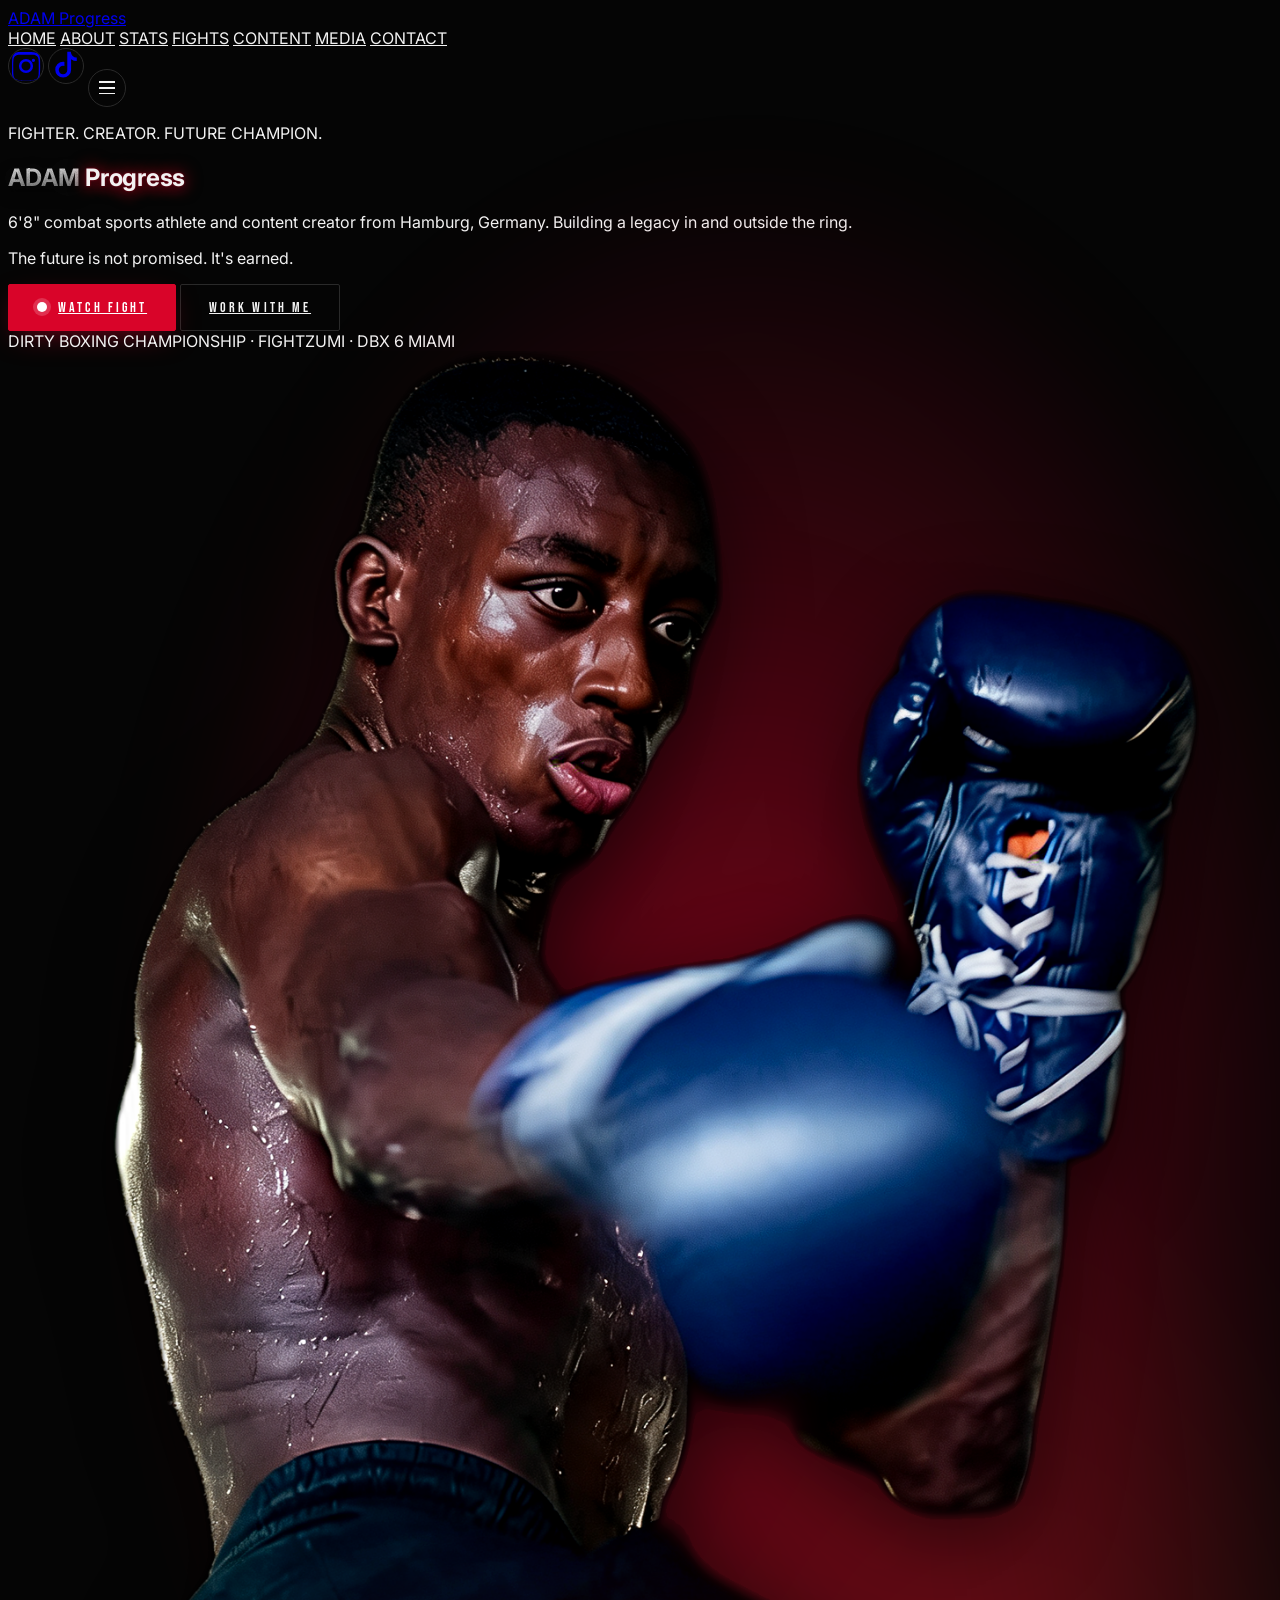
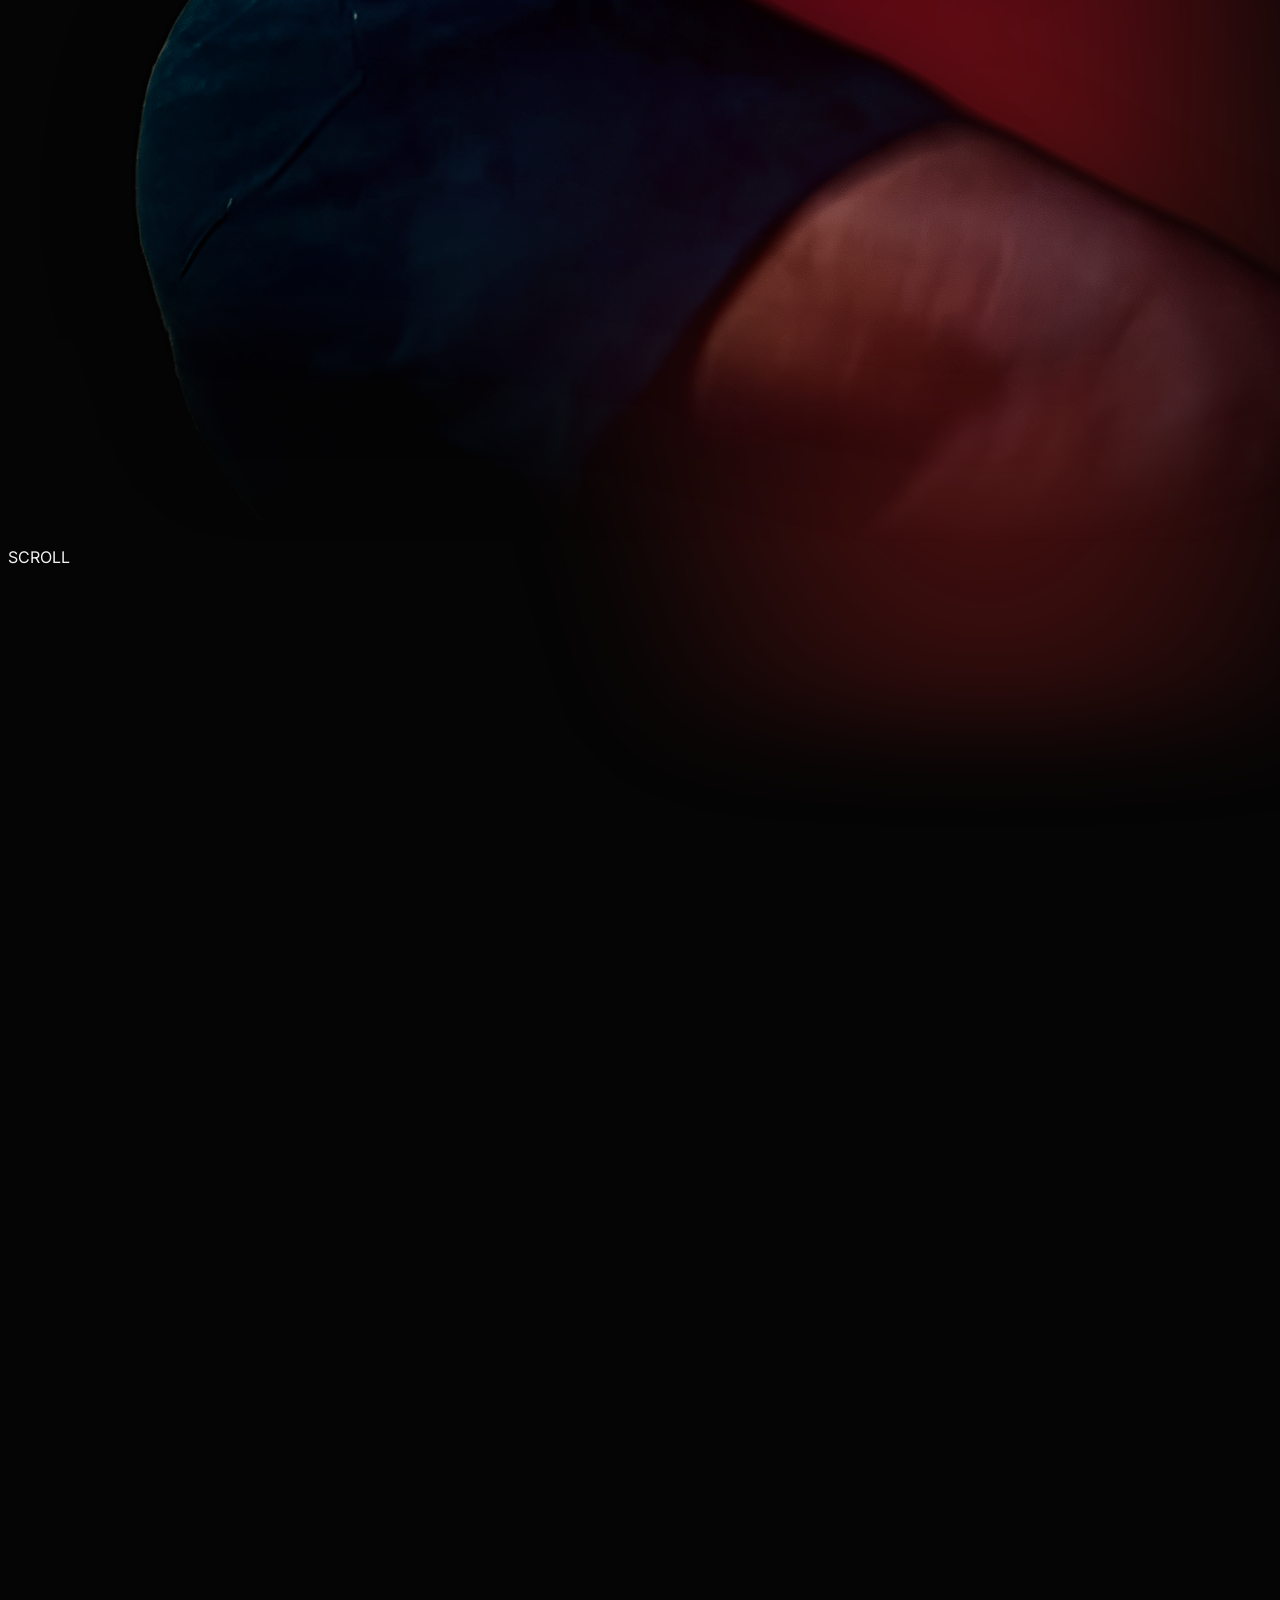
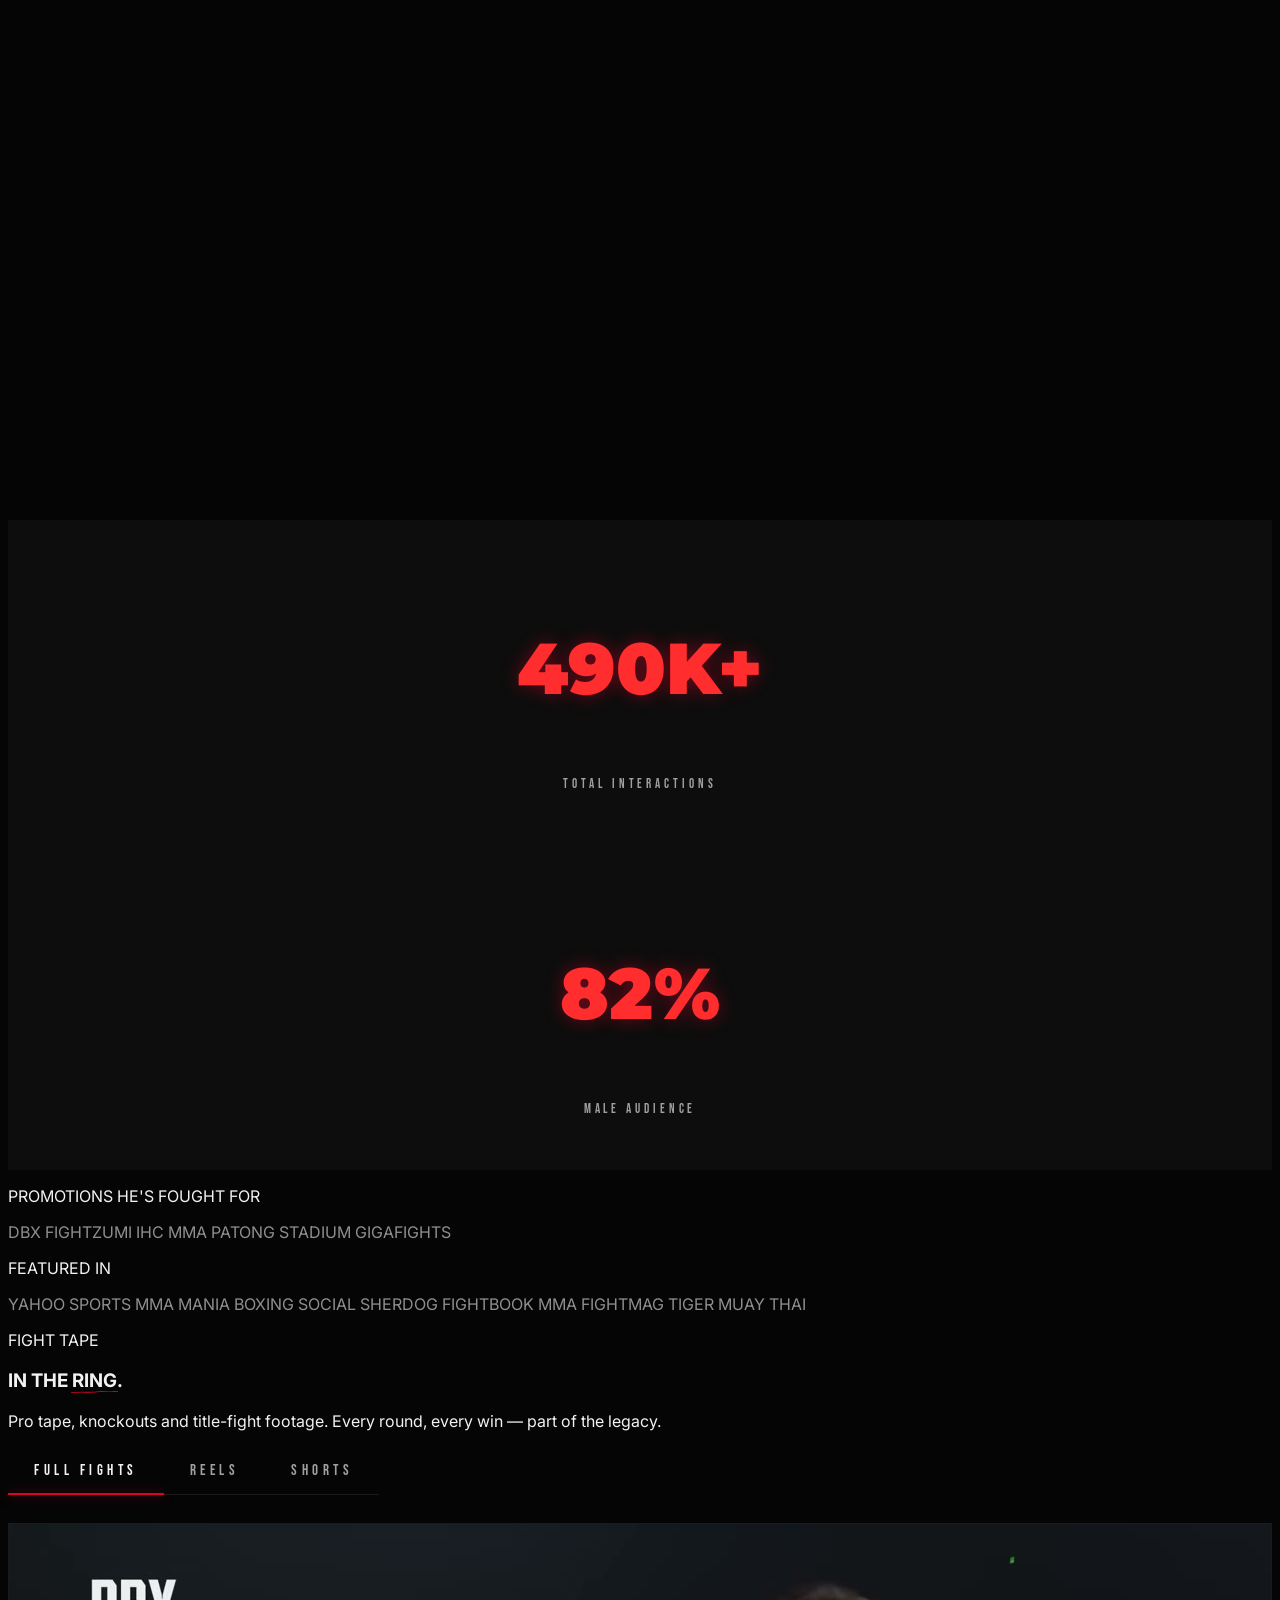
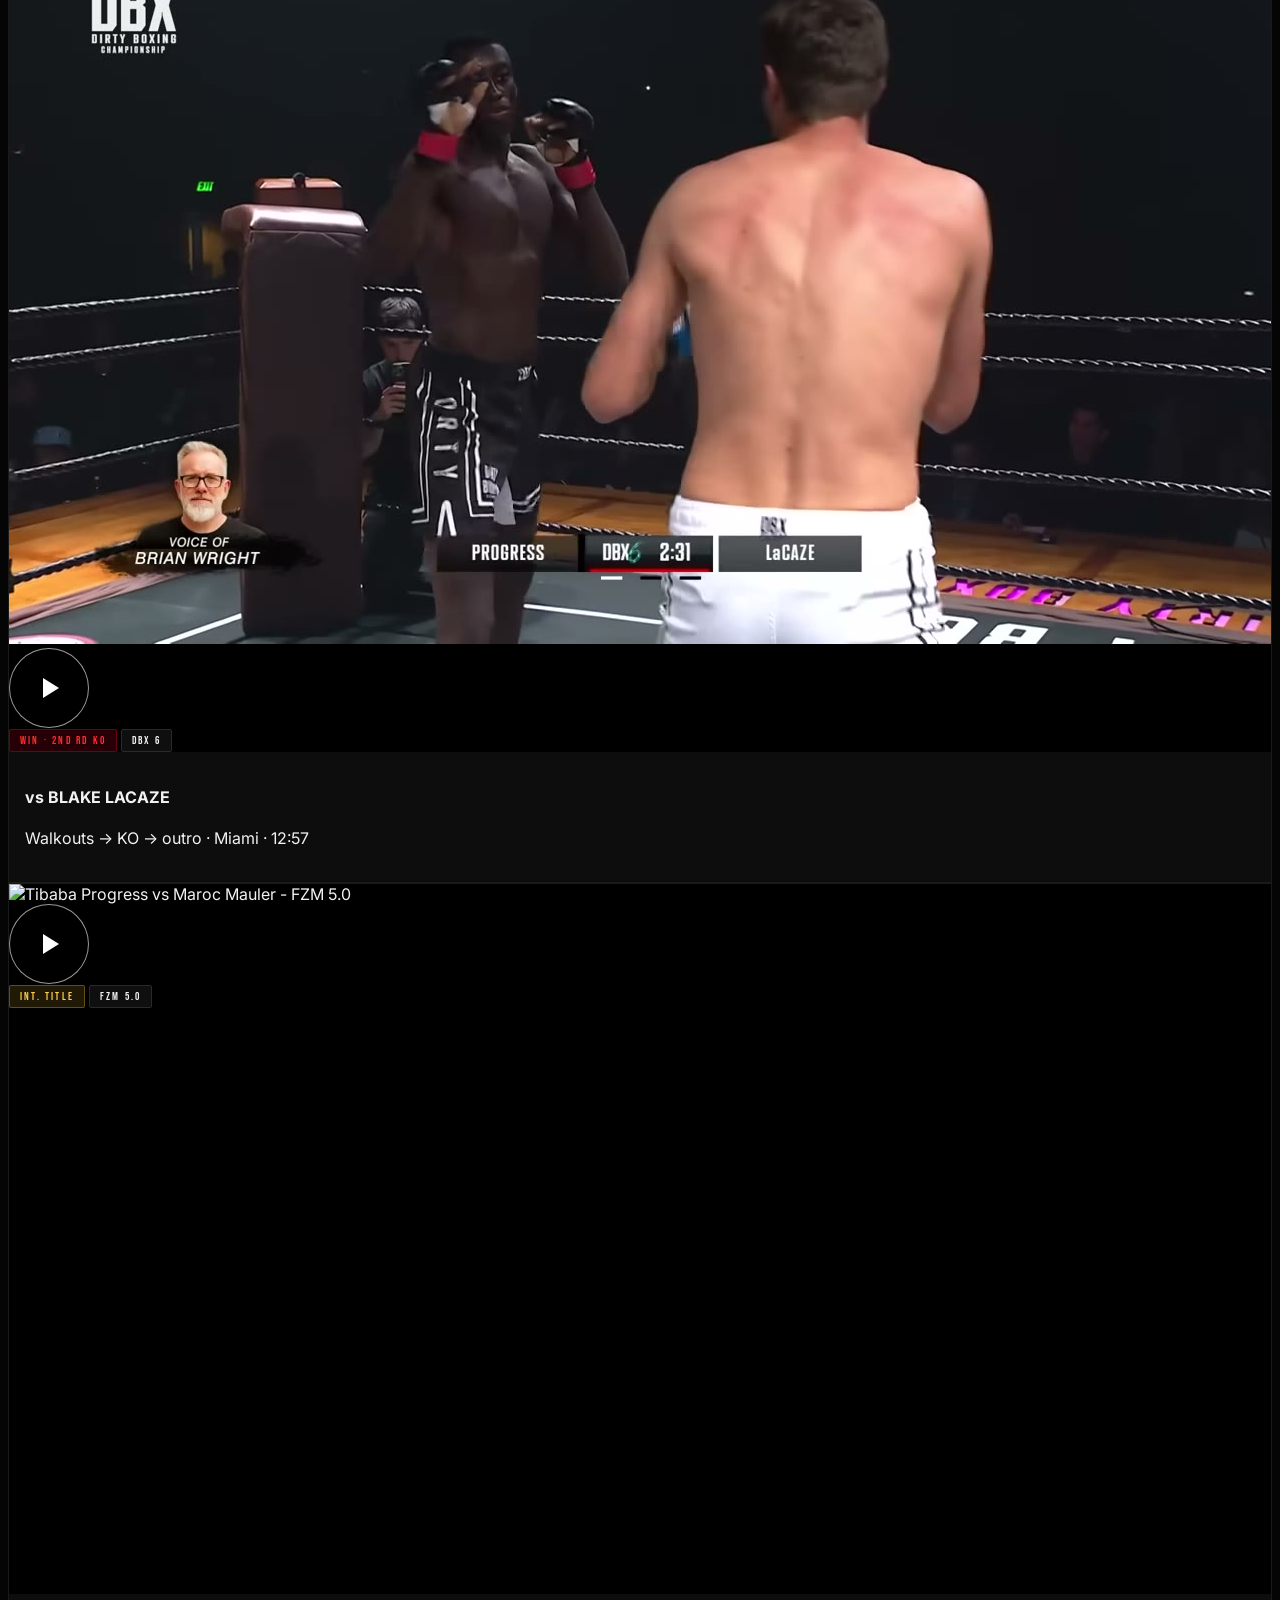
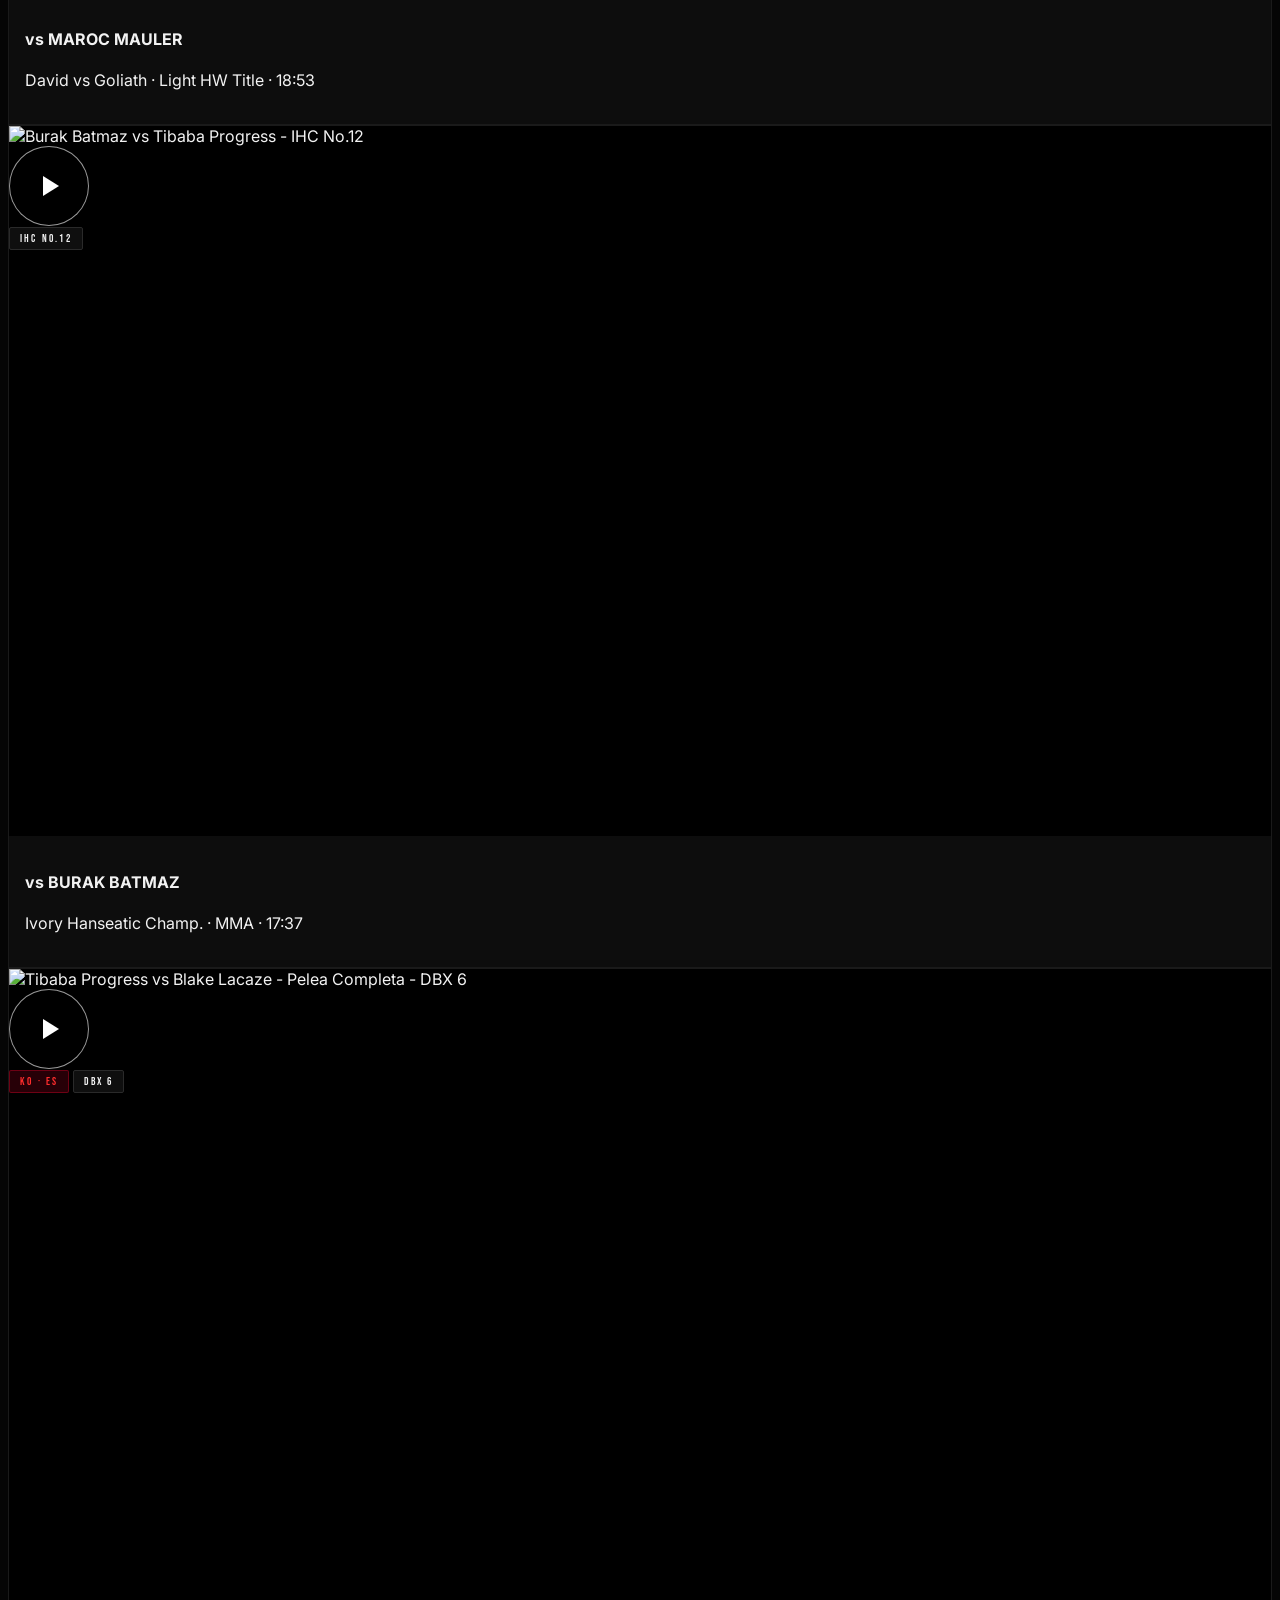
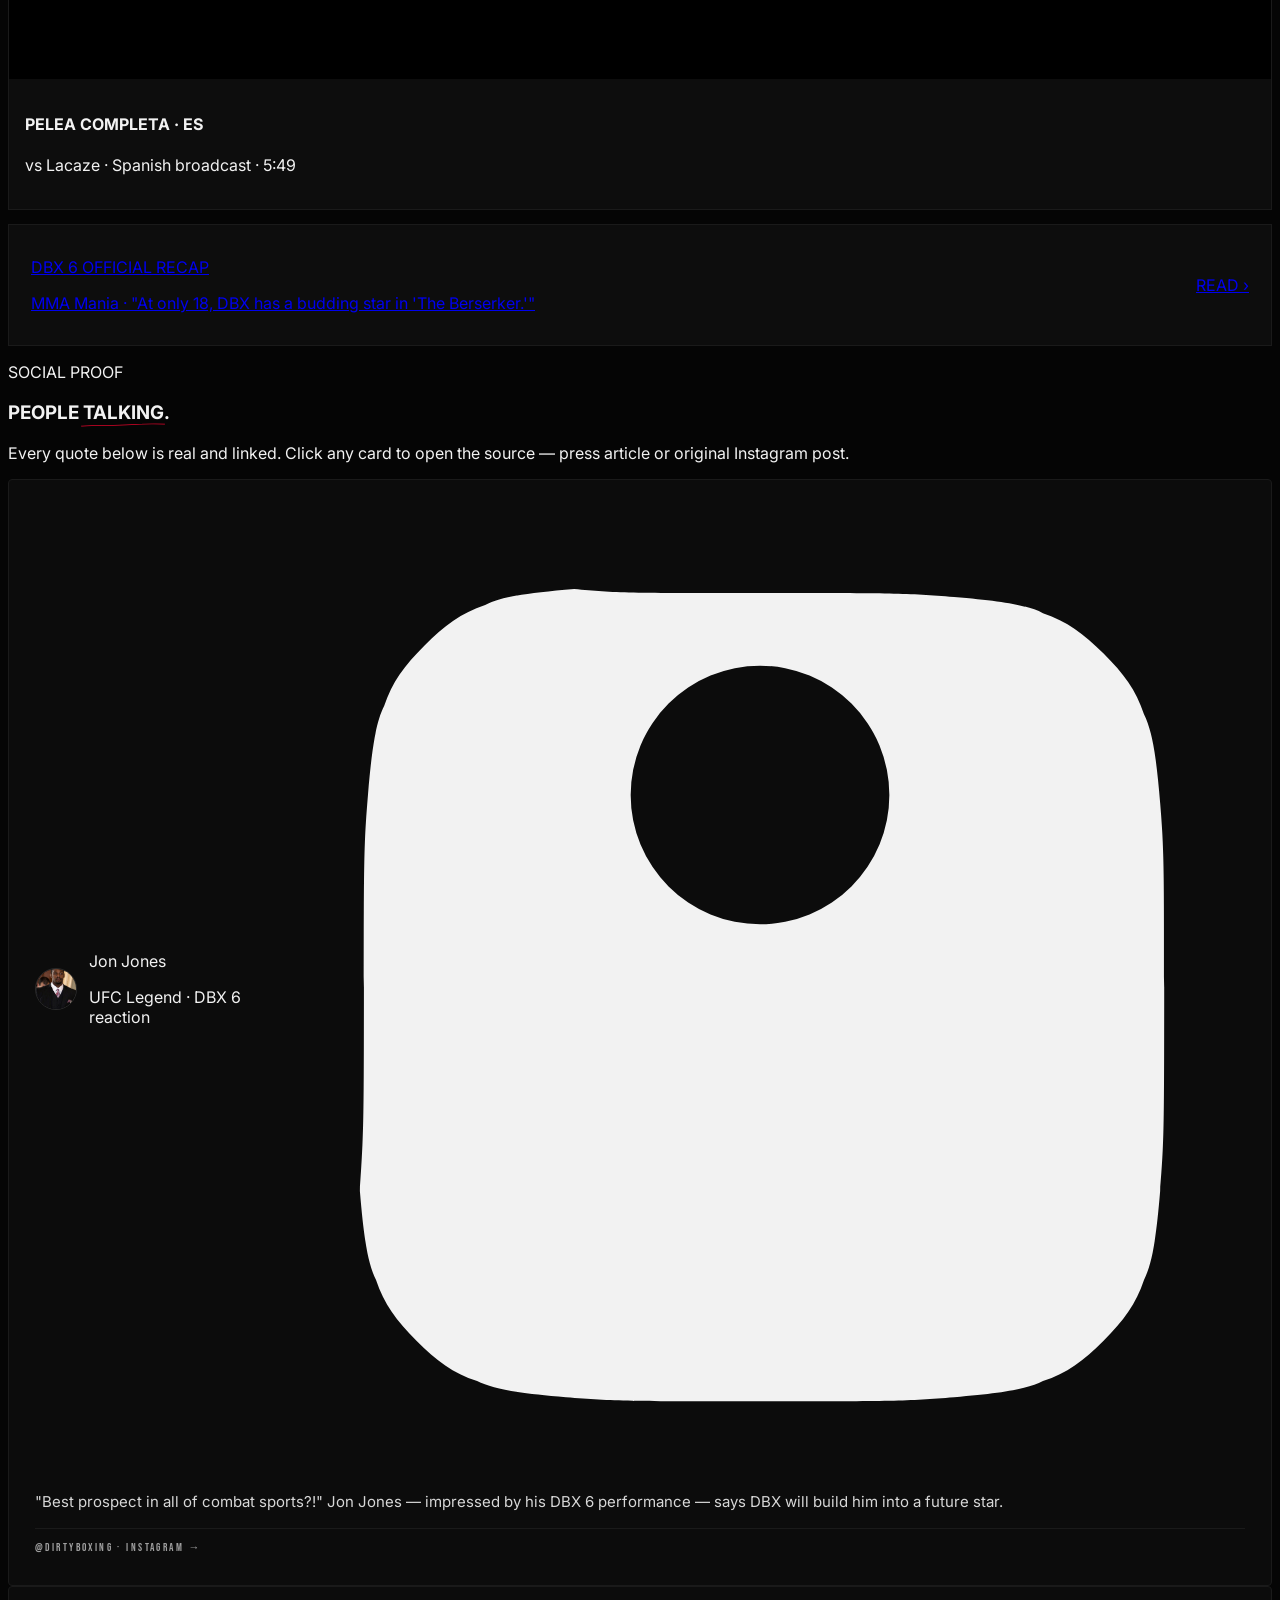
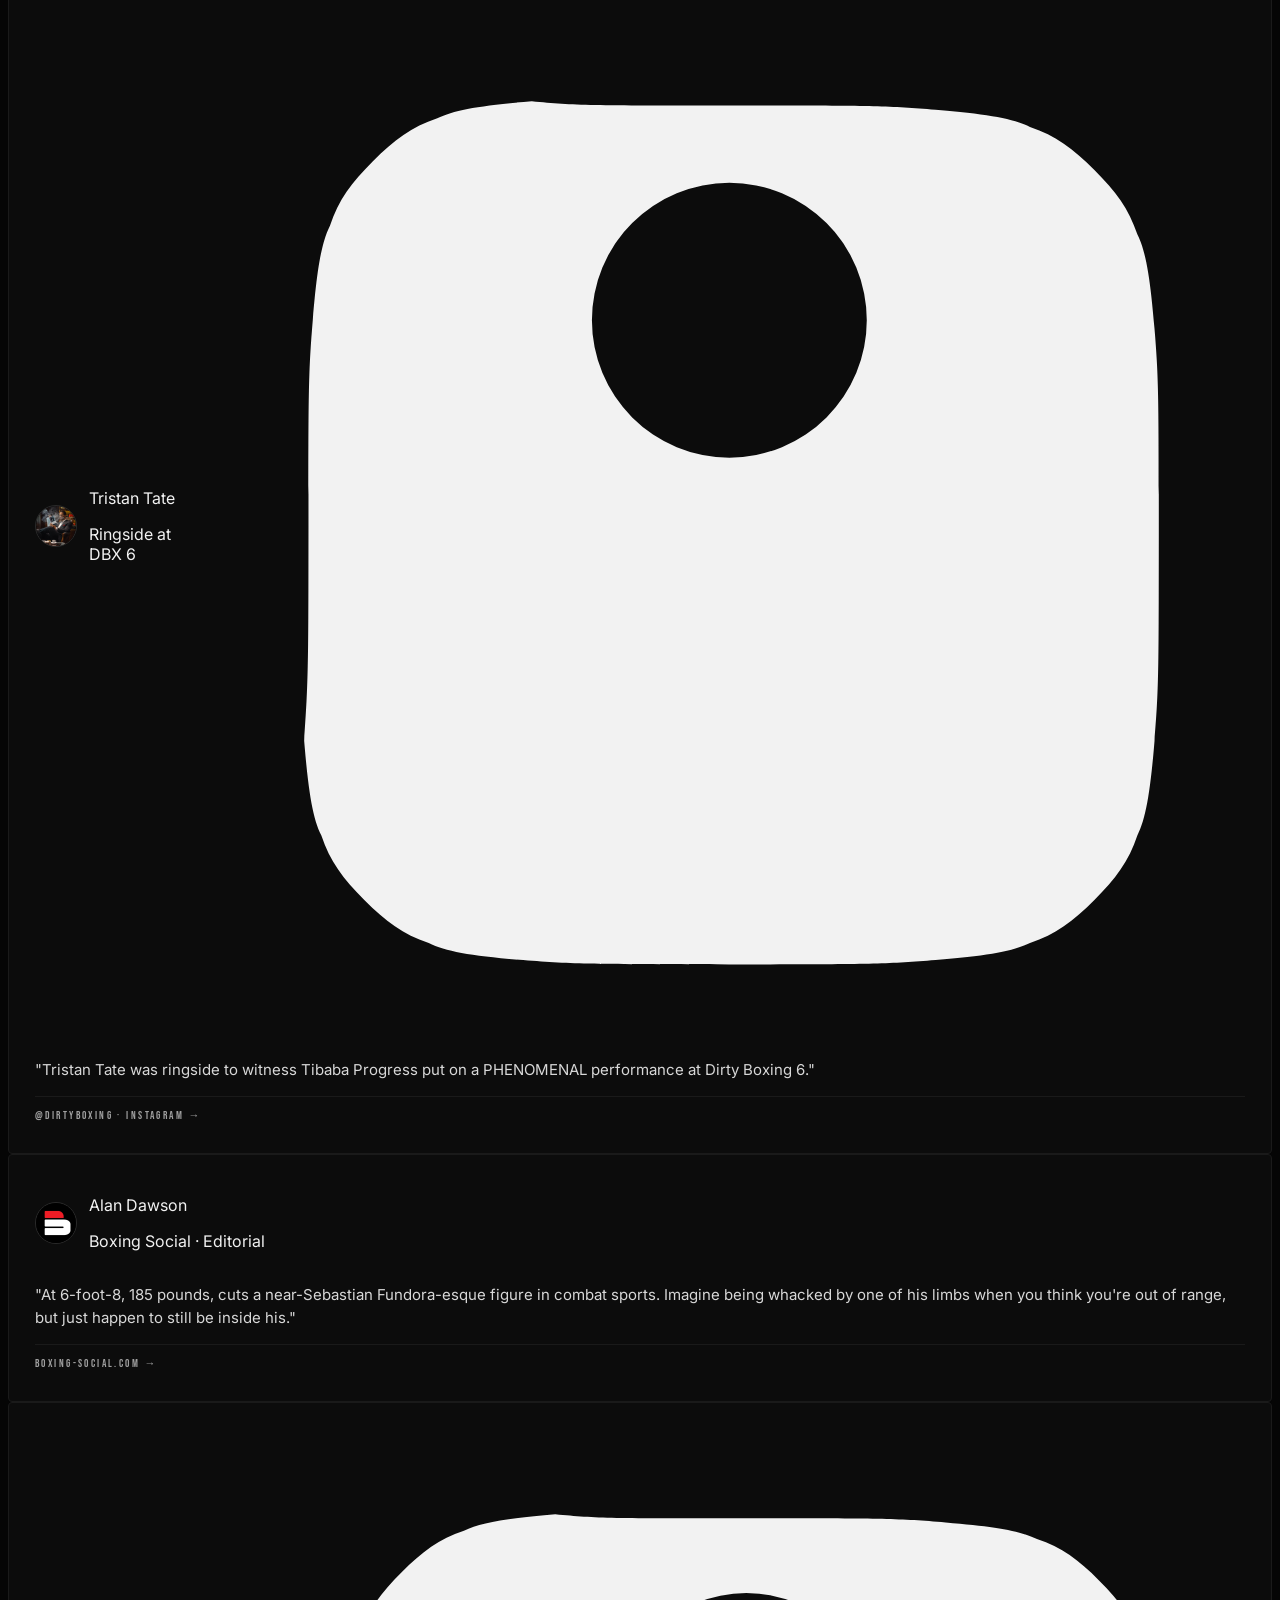
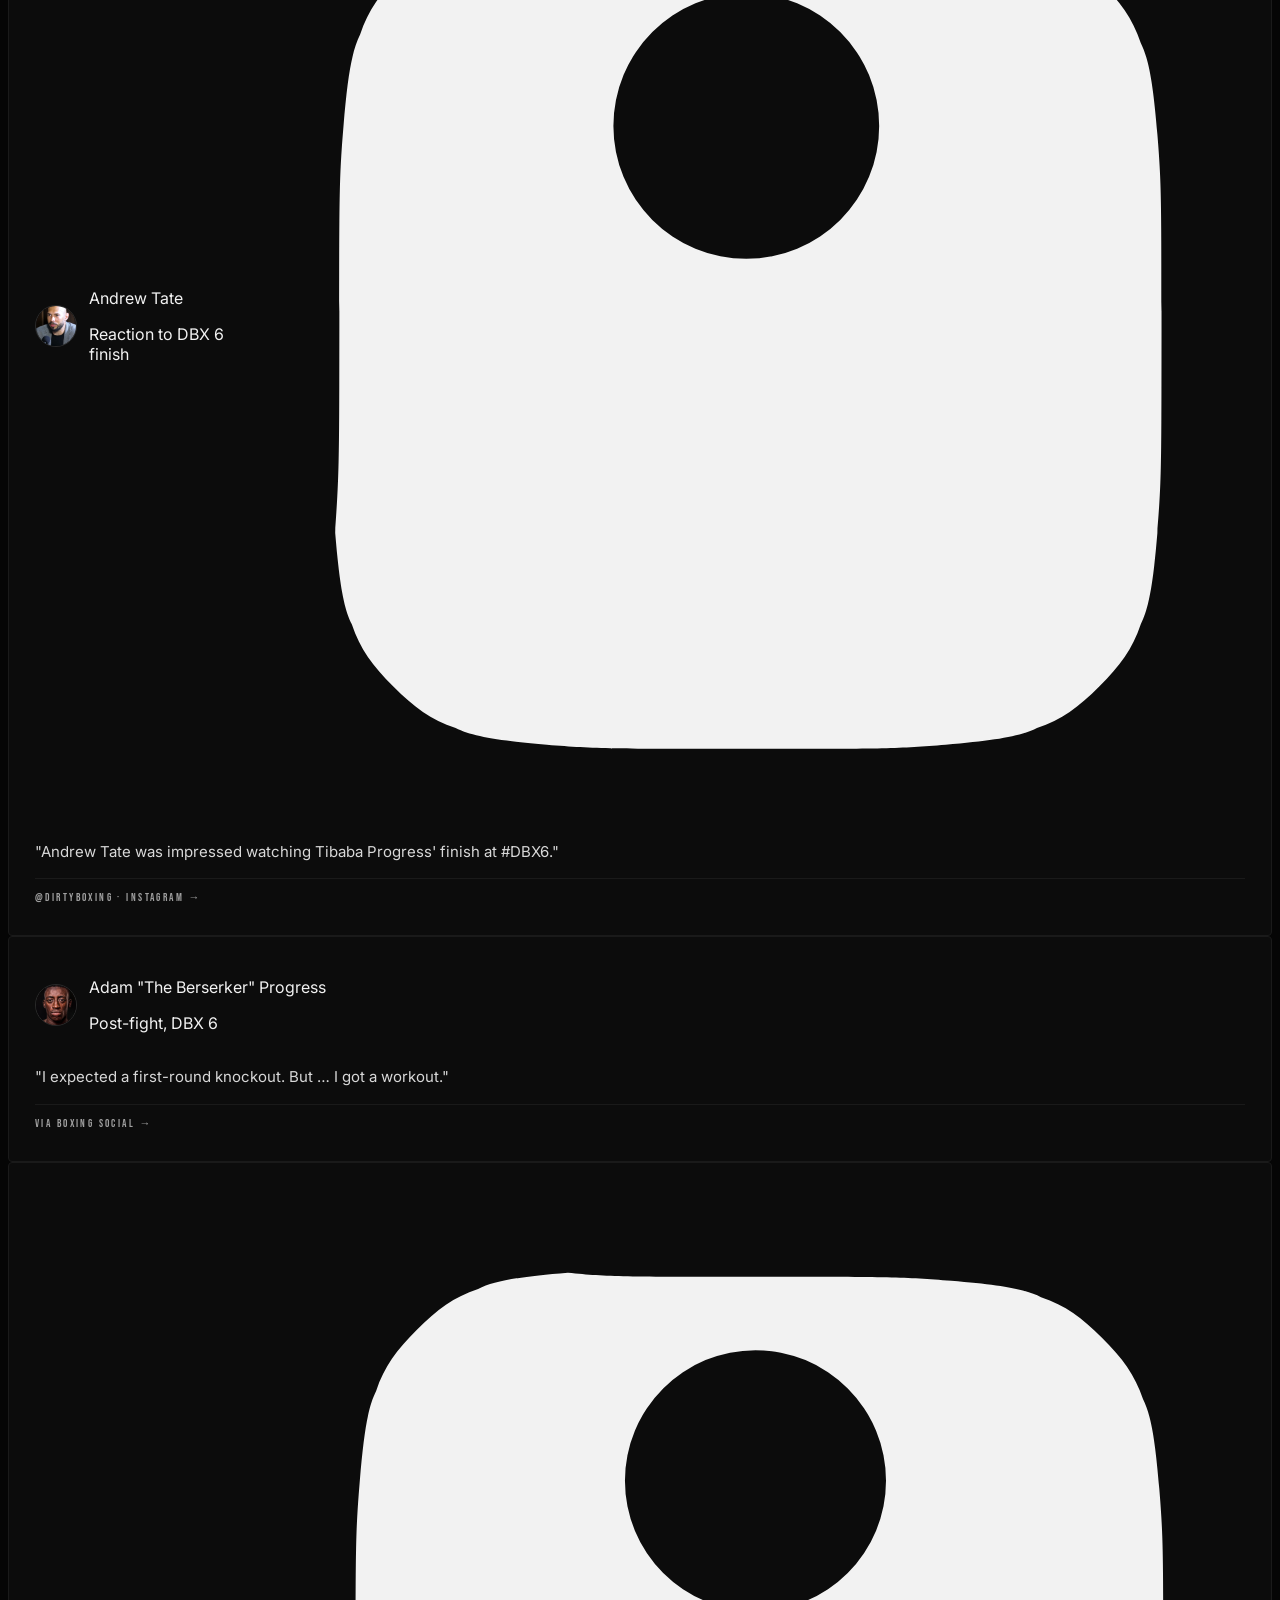
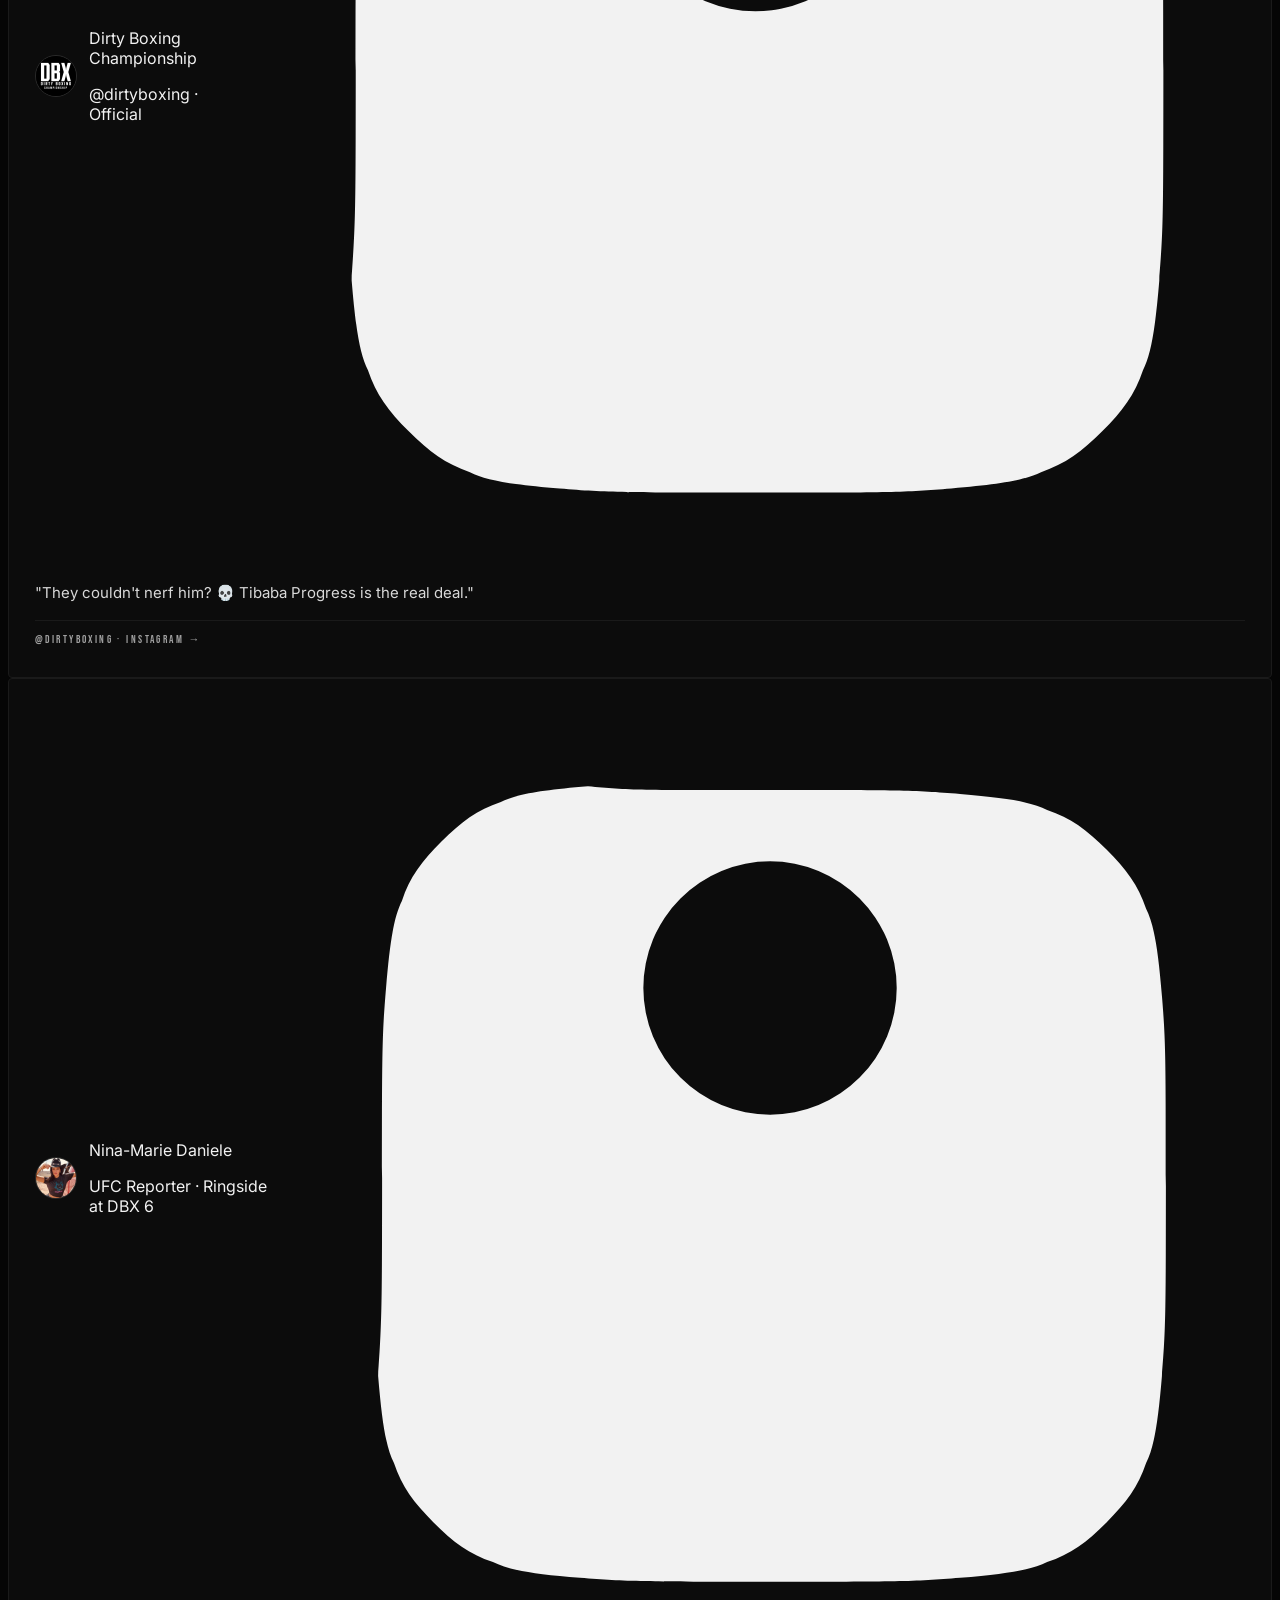
==== index.html @ 76467789 "Mobile: hamburger menu overlay + floating back-to-top button - Hamburger button (mobile only) toggle" ====
<!DOCTYPE html>
<html lang="en">
<head>
  <meta charset="UTF-8" />
  <meta name="viewport" content="width=device-width, initial-scale=1.0" />
  <title>ADAM PROGRESS — Fighter. Creator. Future Champion.</title>
  <meta name="description" content="6'8&quot; combat sports athlete and content creator from Hamburg, Germany. Building a legacy inside and outside the ring." />
  <meta property="og:title" content="ADAM PROGRESS — Fighter. Creator. Future Champion." />
  <meta property="og:description" content="6'8&quot; combat sports athlete and creator. Dirty Boxing Championship. Fightzumi International. The future is not promised. It's earned." />
  <meta property="og:image" content="assets/portrait.png" />

  <link rel="preconnect" href="https://fonts.googleapis.com" />
  <link rel="preconnect" href="https://fonts.gstatic.com" crossorigin />
  <link href="https://fonts.googleapis.com/css2?family=Anton&family=Bebas+Neue&family=Barlow+Condensed:wght@400;600;700;800&family=Inter:wght@300;400;500;600;700&family=Montserrat:wght@700;800;900&family=Permanent+Marker&display=swap" rel="stylesheet" />

  <script src="https://cdn.tailwindcss.com"></script>
  <script>
    tailwind.config = {
      theme: {
        extend: {
          colors: {
            ink:       '#050505',
            ink2:      '#0D0D0D',
            panel:     '#111111',
            red:       '#D90429',
            redHot:    '#FF2D2D',
            redDeep:   '#B3001B',
            text:      '#F2F2F2',
            text2:     '#A0A0A0',
            border:    '#2A2A2A'
          },
          fontFamily: {
            display: ['"Anton"', '"Druk Condensed Super"', 'Impact', 'sans-serif'],
            brush:   ['"Permanent Marker"', '"Brutal Brush"', '"Streetbrush"', 'cursive'],
            sub:     ['"Bebas Neue"', '"Barlow Condensed"', 'sans-serif'],
            body:    ['"Inter"', 'system-ui', 'sans-serif'],
            stat:    ['"Montserrat"', 'sans-serif']
          }
        }
      }
    }
  </script>

  <link rel="stylesheet" href="styles.css" />
</head>

<body class="bg-ink text-text font-body antialiased selection:bg-red selection:text-text">

<!-- ============== NOISE / GRAIN OVERLAY ============== -->
<div class="noise pointer-events-none fixed inset-0 z-[60] mix-blend-overlay opacity-[0.08]"></div>

<!-- ============== NAV ============== -->
<header class="fixed top-0 left-0 right-0 z-50 transition-all duration-300" id="siteHeader">
  <div class="max-w-[1400px] mx-auto px-6 lg:px-10 py-5 flex items-center justify-between">
    <a href="#home" class="flex items-center gap-1 group">
      <span class="font-display text-2xl tracking-wider text-text group-hover:text-redHot transition-colors">ADAM</span>
      <span class="font-brush text-2xl text-red translate-y-[2px] group-hover:text-redHot transition-colors">Progress</span>
    </a>

    <nav class="hidden md:flex items-center gap-9 font-sub text-sm tracking-[0.25em]">
      <a href="#home"     class="nav-link text-red">HOME</a>
      <a href="#about"    class="nav-link">ABOUT</a>
      <a href="#stats"    class="nav-link">STATS</a>
      <a href="#fights"   class="nav-link">FIGHTS</a>
      <a href="#content"  class="nav-link">CONTENT</a>
      <a href="#media"    class="nav-link">MEDIA</a>
      <a href="#contact"  class="nav-link">CONTACT</a>
    </nav>

    <div class="flex items-center gap-4 text-text2">
      <a aria-label="Instagram" href="https://www.instagram.com/tibaba.prg/" target="_blank" rel="noopener" class="social-ico hidden sm:inline-flex">
        <svg viewBox="0 0 24 24" class="w-4 h-4" fill="currentColor"><path d="M12 2.2c3.2 0 3.6 0 4.8.1 1.2.1 1.8.2 2.2.4.6.2 1 .5 1.5 1s.8.9 1 1.5c.2.4.3 1 .4 2.2.1 1.2.1 1.6.1 4.8s0 3.6-.1 4.8c-.1 1.2-.2 1.8-.4 2.2-.2.6-.5 1-1 1.5s-.9.8-1.5 1c-.4.2-1 .3-2.2.4-1.2.1-1.6.1-4.8.1s-3.6 0-4.8-.1c-1.2-.1-1.8-.2-2.2-.4-.6-.2-1-.5-1.5-1s-.8-.9-1-1.5c-.2-.4-.3-1-.4-2.2C2.2 15.6 2.2 15.2 2.2 12s0-3.6.1-4.8c.1-1.2.2-1.8.4-2.2.2-.6.5-1 1-1.5s.9-.8 1.5-1c.4-.2 1-.3 2.2-.4C8.4 2.2 8.8 2.2 12 2.2zm0 1.8c-3.1 0-3.5 0-4.7.1-1 0-1.6.2-1.9.3-.5.2-.8.4-1.2.8s-.6.7-.8 1.2c-.1.3-.3.9-.3 1.9-.1 1.2-.1 1.6-.1 4.7s0 3.5.1 4.7c0 1 .2 1.6.3 1.9.2.5.4.8.8 1.2s.7.6 1.2.8c.3.1.9.3 1.9.3 1.2.1 1.6.1 4.7.1s3.5 0 4.7-.1c1 0 1.6-.2 1.9-.3.5-.2.8-.4 1.2-.8s.6-.7.8-1.2c.1-.3.3-.9.3-1.9.1-1.2.1-1.6.1-4.7s0-3.5-.1-4.7c0-1-.2-1.6-.3-1.9-.2-.5-.4-.8-.8-1.2s-.7-.6-1.2-.8c-.3-.1-.9-.3-1.9-.3-1.2-.1-1.6-.1-4.7-.1zm0 3a5 5 0 1 1 0 10 5 5 0 0 1 0-10zm0 1.8a3.2 3.2 0 1 0 0 6.4 3.2 3.2 0 0 0 0-6.4zm5.2-2a1.2 1.2 0 1 1 0 2.4 1.2 1.2 0 0 1 0-2.4z"/></svg>
      </a>
      <a aria-label="TikTok" href="https://www.tiktok.com/@adam.prg84" target="_blank" rel="noopener" class="social-ico hidden sm:inline-flex">
        <svg viewBox="0 0 24 24" class="w-4 h-4" fill="currentColor"><path d="M19.6 8.5a6.7 6.7 0 0 1-4-1.3v7.4a5.6 5.6 0 1 1-5.6-5.6c.3 0 .6 0 .9.1V12a3 3 0 1 0 2 2.8V2h2.5a4.1 4.1 0 0 0 4.2 4z"/></svg>
      </a>

      <!-- Hamburger (mobile only) -->
      <button type="button" id="navToggle" class="nav-toggle md:hidden" aria-label="Open menu" aria-expanded="false" aria-controls="mobileNav">
        <span></span><span></span><span></span>
      </button>
    </div>
  </div>

  <!-- Mobile menu (full screen overlay) -->
  <div id="mobileNav" class="mobile-nav md:hidden" aria-hidden="true">
    <nav class="mobile-nav-inner">
      <a href="#home"    class="mobile-link">HOME</a>
      <a href="#about"   class="mobile-link">ABOUT</a>
      <a href="#stats"   class="mobile-link">STATS</a>
      <a href="#fights"  class="mobile-link">FIGHTS</a>
      <a href="#content" class="mobile-link">CONTENT</a>
      <a href="#media"   class="mobile-link">MEDIA</a>
      <a href="#contact" class="mobile-link">CONTACT</a>
      <div class="mobile-socials">
        <a aria-label="Instagram" href="https://www.instagram.com/tibaba.prg/" target="_blank" rel="noopener" class="social-ico">
          <svg viewBox="0 0 24 24" class="w-4 h-4" fill="currentColor"><path d="M12 2.2c3.2 0 3.6 0 4.8.1 1.2.1 1.8.2 2.2.4.6.2 1 .5 1.5 1s.8.9 1 1.5c.2.4.3 1 .4 2.2.1 1.2.1 1.6.1 4.8s0 3.6-.1 4.8c-.1 1.2-.2 1.8-.4 2.2-.2.6-.5 1-1 1.5s-.9.8-1.5 1c-.4.2-1 .3-2.2.4-1.2.1-1.6.1-4.8.1s-3.6 0-4.8-.1c-1.2-.1-1.8-.2-2.2-.4-.6-.2-1-.5-1.5-1s-.8-.9-1-1.5c-.2-.4-.3-1-.4-2.2C2.2 15.6 2.2 15.2 2.2 12s0-3.6.1-4.8c.1-1.2.2-1.8.4-2.2.2-.6.5-1 1-1.5s.9-.8 1.5-1c.4-.2 1-.3 2.2-.4C8.4 2.2 8.8 2.2 12 2.2zm0 1.8a3.2 3.2 0 1 0 0 6.4 3.2 3.2 0 0 0 0-6.4z"/></svg>
        </a>
        <a aria-label="TikTok" href="https://www.tiktok.com/@adam.prg84" target="_blank" rel="noopener" class="social-ico">
          <svg viewBox="0 0 24 24" class="w-4 h-4" fill="currentColor"><path d="M19.6 8.5a6.7 6.7 0 0 1-4-1.3v7.4a5.6 5.6 0 1 1-5.6-5.6c.3 0 .6 0 .9.1V12a3 3 0 1 0 2 2.8V2h2.5a4.1 4.1 0 0 0 4.2 4z"/></svg>
        </a>
      </div>
    </nav>
  </div>
</header>

<!-- Back-to-top floating button -->
<button type="button" id="backToTop" class="back-to-top" aria-label="Back to top">
  <svg viewBox="0 0 24 24" class="w-5 h-5" fill="none" stroke="currentColor" stroke-width="2" stroke-linecap="round" stroke-linejoin="round"><path d="M12 19V5M5 12l7-7 7 7"/></svg>
</button>


<!-- ============== HERO ============== -->
<section id="home" class="relative min-h-screen overflow-hidden">

  <!-- ambient backgrounds -->
  <div class="absolute inset-0 bg-gradient-to-b from-ink via-ink to-ink2"></div>
  <div class="absolute inset-0 hero-smoke"></div>
  <div class="absolute right-0 top-1/4 w-[60%] h-[60%] rounded-full bg-red/30 blur-[120px] opacity-60"></div>
  <div class="absolute -right-32 bottom-0 w-[40%] h-[40%] rounded-full bg-redDeep/40 blur-[140px] opacity-50"></div>

  <div class="relative max-w-[1400px] mx-auto px-6 lg:px-10 pt-40 lg:pt-32 pb-20 min-h-screen flex items-center">
    <div class="grid lg:grid-cols-12 gap-8 w-full items-center">

      <!-- LEFT — typography -->
      <div class="hero-text-col lg:col-span-7">
        <p class="font-sub text-text2 tracking-[0.5em] text-sm mb-6 fade-up">FIGHTER. CREATOR. FUTURE CHAMPION.</p>

        <h1 class="leading-[0.85] mb-4 fade-up">
          <span class="block font-display text-[20vw] lg:text-[12rem] xl:text-[14rem] tracking-tight text-text textured-chrome">ADAM</span>
          <span class="block font-brush text-red text-[14vw] lg:text-[8rem] xl:text-[9rem] -mt-4 lg:-mt-8 -rotate-2 origin-left brush-text">Progress</span>
        </h1>

        <p class="max-w-md text-text2 leading-relaxed mb-2 fade-up">
          6'8" combat sports athlete and content creator from <span class="text-text">Hamburg, Germany</span>. Building a legacy in and outside the ring.
        </p>
        <p class="max-w-md text-red font-semibold mb-8 fade-up">The future is not promised. It's earned.</p>

        <div class="flex flex-wrap gap-4 fade-up">
          <a href="#fights" class="btn-primary group">
            <span class="play-dot"></span>
            WATCH FIGHT
          </a>
          <a href="#contact" class="btn-secondary">WORK WITH ME</a>
        </div>

        <!-- ticker -->
        <div class="mt-12 flex items-center gap-6 text-text2 text-xs tracking-[0.3em] fade-up">
          <span class="h-px w-12 bg-border"></span>
          <span>DIRTY BOXING CHAMPIONSHIP · FIGHTZUMI · DBX 6 MIAMI</span>
        </div>
      </div>

      <!-- RIGHT — image faded into hero -->
      <div class="hero-portrait-col lg:col-span-5 fade-in-slow">
        <div class="hero-portrait-glow"></div>
        <div class="hero-portrait-wrap">
          <img src="assets/portrait-cutout.png" alt="Adam Progress portrait" class="hero-portrait-img" />
        </div>
      </div>

    </div>
  </div>

  <!-- scroll cue -->
  <div class="absolute bottom-6 left-1/2 -translate-x-1/2 text-text2 text-xs tracking-[0.4em] flex flex-col items-center gap-2">
    <span>SCROLL</span>
    <span class="block w-px h-10 bg-gradient-to-b from-red to-transparent"></span>
  </div>
</section>


<!-- ============== IDENTITY STRIP ============== -->
<section class="relative bg-ink2 border-y border-border">
  <div class="max-w-[1400px] mx-auto px-6 lg:px-10 py-10 grid grid-cols-2 lg:grid-cols-4">

    <div class="id-card reveal">
      <svg viewBox="0 0 24 24" class="id-ico"><path d="M12 2 4 7v6c0 5 3.4 8.5 8 9 4.6-.5 8-4 8-9V7l-8-5z" stroke="currentColor" stroke-width="1.4" fill="none"/></svg>
      <div>
        <p class="id-title">WORLD CHAMPION</p>
        <p class="id-sub">ROAD TO THE TOP</p>
      </div>
    </div>

    <div class="id-card reveal">
      <svg viewBox="0 0 24 24" class="id-ico"><path d="M7 3h10l1 7c0 4-2 7-6 7s-6-3-6-7l1-7zM9 17v4h6v-4" stroke="currentColor" stroke-width="1.4" fill="none"/></svg>
      <div>
        <p class="id-title">CHAMPIONSHIP LEVEL</p>
        <p class="id-sub">DIRTY BOXING ELITE</p>
      </div>
    </div>

    <div class="id-card reveal">
      <svg viewBox="0 0 24 24" class="id-ico"><path d="M12 21s-7-7.6-7-12a7 7 0 1 1 14 0c0 4.4-7 12-7 12z" stroke="currentColor" stroke-width="1.4" fill="none"/><circle cx="12" cy="9" r="2.5" stroke="currentColor" stroke-width="1.4" fill="none"/></svg>
      <div>
        <p class="id-title">HAMBURG · GERMANY</p>
        <p class="id-sub">REPRESENTING WORLDWIDE</p>
      </div>
    </div>

    <div class="id-card reveal">
      <svg viewBox="0 0 24 24" class="id-ico"><path d="M3 17l5-5 4 4 8-9" stroke="currentColor" stroke-width="1.4" fill="none"/><path d="M15 7h5v5" stroke="currentColor" stroke-width="1.4" fill="none"/></svg>
      <div>
        <p class="id-title">CREATOR & ATHLETE</p>
        <p class="id-sub">BUILT DIFFERENT. MADE TO DOMINATE.</p>
      </div>
    </div>

  </div>
</section>


<!-- ============== ABOUT ============== -->
<section id="about" class="relative py-28 lg:py-36 overflow-hidden">
  <div class="absolute -left-32 top-1/3 w-[40%] h-[40%] rounded-full bg-red/15 blur-[140px]"></div>

  <div class="max-w-[1400px] mx-auto px-6 lg:px-10 grid lg:grid-cols-12 gap-12 items-center">

    <div class="lg:col-span-6 reveal">
      <p class="font-sub text-red tracking-[0.4em] text-sm mb-6">ABOUT ADAM</p>
      <h2 class="font-display text-5xl md:text-6xl lg:text-7xl leading-[0.95] tracking-tight mb-2">
        BUILT DIFFERENT.<br/>
        MADE TO <span class="text-red brush-underline">DOMINATE</span>.
      </h2>

      <div class="mt-8 space-y-5 text-text2 max-w-xl leading-relaxed">
        <p>Hamburg-born, 6'8", 185 lbs — a near <span class="text-text">Sebastian Fundora</span>-esque figure in combat sports. Trained MMA, fought in the sport, and sharpened his game in Thailand. Inspired by <span class="text-text">Jon Jones</span>, driven by the work — not the reach.</p>
        <p class="italic text-text/90">"Just because you're tall, you don't necessarily need to fight at a long reach or distance."</p>
        <p>Every punch. Every post. Every day. Building something legendary in and out of the ring.</p>
      </div>

      <a href="#stats" class="mt-10 inline-block btn-secondary">MORE ABOUT ME</a>
    </div>

    <div class="lg:col-span-6 reveal">
      <div class="relative aspect-video group rounded-sm overflow-hidden ring-card js-yt-player" data-video-id="wvUeDtP5kew">
        <img src="assets/ring.jpg" alt="Adam Progress in the ring" class="yt-thumb absolute inset-0 w-full h-full object-cover transition-transform duration-[1.2s] group-hover:scale-105"/>
        <div class="yt-overlay absolute inset-0 bg-gradient-to-t from-ink via-ink/30 to-transparent"></div>
        <div class="yt-overlay absolute inset-0 bg-gradient-to-r from-ink/40 to-transparent"></div>

        <button type="button" class="yt-play-btn absolute inset-0 flex items-center justify-center w-full h-full" aria-label="Play full fight">
          <span class="play-btn group-hover:scale-110 transition-transform"></span>
        </button>

        <div class="yt-caption absolute bottom-5 left-5 right-5 flex items-end justify-between">
          <div>
            <p class="font-sub text-redHot tracking-[0.3em] text-xs">FULL FIGHT · DBX 6 · MIAMI</p>
            <p class="font-display text-2xl tracking-wide">TIBABA PROGRESS vs BLAKE LACAZE</p>
            <p class="text-text2 text-xs tracking-widest mt-1">2ND ROUND KO · "THE BERSERKER"</p>
          </div>
        </div>

        <span class="corner-mark top-3 left-3"></span>
        <span class="corner-mark top-3 right-3 rotate-90"></span>
        <span class="corner-mark bottom-3 left-3 -rotate-90"></span>
        <span class="corner-mark bottom-3 right-3 rotate-180"></span>
      </div>
    </div>
  </div>
</section>


<!-- ============== ANALYTICS / STATS ============== -->
<section id="stats" class="relative py-24 lg:py-28 bg-ink2 border-y border-border">
  <div class="absolute inset-0 stat-grid pointer-events-none opacity-30"></div>

  <div class="relative max-w-[1400px] mx-auto px-6 lg:px-10">
    <div class="flex items-end justify-between mb-12 reveal">
      <div>
        <p class="font-sub text-red tracking-[0.4em] text-sm mb-3">THE NUMBERS</p>
        <h3 class="font-display text-4xl md:text-5xl tracking-tight">REACH · INFLUENCE · IMPACT</h3>
      </div>
    </div>

    <div class="grid grid-cols-2 lg:grid-cols-4 gap-px bg-border">
      <div class="stat-card reveal">
        <p class="stat-num" data-count="12" data-suffix="M+">0</p>
        <p class="stat-label">TOTAL VIEWS</p>
      </div>
      <div class="stat-card reveal">
        <p class="stat-num" data-count="32" data-suffix="K+">0</p>
        <p class="stat-label">FOLLOWERS</p>
      </div>
      <div class="stat-card reveal">
        <p class="stat-num" data-count="490" data-suffix="K+">0</p>
        <p class="stat-label">TOTAL INTERACTIONS</p>
      </div>
      <div class="stat-card reveal">
        <p class="stat-num" data-count="82" data-suffix="%">0</p>
        <p class="stat-label">MALE AUDIENCE</p>
      </div>
    </div>

    <!-- promotions + press -->
    <div class="mt-16 reveal">
      <p class="font-sub text-red tracking-[0.4em] text-xs mb-6">PROMOTIONS HE'S FOUGHT FOR</p>
      <div class="flex flex-wrap items-center gap-x-12 gap-y-6 text-text2/70 mb-10">
        <span class="brand-logo font-display text-2xl tracking-widest">DBX</span>
        <span class="brand-logo font-display text-2xl tracking-widest">FIGHTZUMI</span>
        <span class="brand-logo font-display text-2xl tracking-widest">IHC MMA</span>
        <span class="brand-logo font-display text-2xl tracking-widest">PATONG STADIUM</span>
        <span class="brand-logo font-display text-2xl tracking-widest">GIGAFIGHTS</span>
      </div>

      <p class="font-sub text-red tracking-[0.4em] text-xs mb-6">FEATURED IN</p>
      <div class="flex flex-wrap items-center gap-x-10 gap-y-5 text-text2/70">
        <span class="brand-logo font-display italic text-2xl tracking-tight">YAHOO SPORTS</span>
        <span class="brand-logo font-display text-2xl tracking-widest">MMA MANIA</span>
        <span class="brand-logo font-display text-2xl tracking-widest">BOXING SOCIAL</span>
        <span class="brand-logo font-display text-2xl tracking-widest">SHERDOG</span>
        <span class="brand-logo font-display text-2xl tracking-widest">FIGHTBOOK MMA</span>
        <span class="brand-logo font-display text-2xl tracking-widest">FIGHTMAG</span>
        <span class="brand-logo font-display text-2xl tracking-widest">TIGER MUAY THAI</span>
      </div>
    </div>
  </div>
</section>


<!-- ============== FIGHTS ============== -->
<section id="fights" class="relative py-28 lg:py-36 overflow-hidden">
  <div class="absolute right-0 top-0 w-[40%] h-[40%] rounded-full bg-red/10 blur-[160px]"></div>

  <div class="relative max-w-[1400px] mx-auto px-6 lg:px-10">

    <div class="flex flex-col md:flex-row items-start md:items-end justify-between mb-10 gap-6 reveal">
      <div>
        <p class="font-sub text-red tracking-[0.4em] text-sm mb-4">FIGHT TAPE</p>
        <h3 class="font-display text-5xl md:text-6xl lg:text-7xl tracking-tight leading-[0.95]">
          IN THE <span class="text-red brush-underline">RING</span>.
        </h3>
        <p class="text-text2 mt-4 max-w-lg">Pro tape, knockouts and title-fight footage. Every round, every win — part of the legacy.</p>
      </div>
    </div>

    <!-- Tabs -->
    <div class="fight-tabs reveal" role="tablist">
      <button type="button" class="fight-tab is-active" role="tab" data-tab="full" aria-selected="true">FULL FIGHTS</button>
      <button type="button" class="fight-tab"          role="tab" data-tab="reels"  aria-selected="false">REELS</button>
      <button type="button" class="fight-tab"          role="tab" data-tab="shorts" aria-selected="false">SHORTS</button>
    </div>

    <!-- Panel: FULL FIGHTS -->
    <div class="fight-panel is-active" data-panel="full">
      <div class="grid grid-cols-1 md:grid-cols-2 lg:grid-cols-4 gap-6">

        <article class="fight-card-sm reveal js-local-player" data-video-src="assets/dbx6-tibaba-vs-lacaze.mp4" data-poster="assets/dbx6-poster.jpg">
          <div class="fight-thumb">
            <img src="assets/dbx6-poster.jpg" alt="Tibaba Progress vs Blake Lacaze - DBX 6 Full Fight" class="yt-thumb absolute inset-0 w-full h-full object-cover"/>
            <div class="yt-overlay absolute inset-0 bg-gradient-to-t from-ink via-ink/30 to-transparent"></div>
            <button type="button" class="yt-play-btn absolute inset-0 flex items-center justify-center w-full h-full" aria-label="Play full fight">
              <span class="play-btn"></span>
            </button>
            <div class="yt-caption absolute top-3 left-3 flex gap-2">
              <span class="badge badge-win">WIN · 2ND RD KO</span>
              <span class="badge badge-event">DBX 6</span>
            </div>
          </div>
          <div class="fight-body-sm">
            <h4 class="font-display text-xl tracking-tight leading-none">vs BLAKE LACAZE</h4>
            <p class="text-text2 text-xs mt-2 tracking-wide">Walkouts → KO → outro · Miami · 12:57</p>
          </div>
        </article>

        <article class="fight-card-sm reveal js-yt-player" data-video-id="iOryqDVRyGk">
          <div class="fight-thumb">
            <img src="https://img.youtube.com/vi/iOryqDVRyGk/maxresdefault.jpg" alt="Tibaba Progress vs Maroc Mauler - FZM 5.0" class="yt-thumb absolute inset-0 w-full h-full object-cover"/>
            <div class="yt-overlay absolute inset-0 bg-gradient-to-t from-ink via-ink/30 to-transparent"></div>
            <button type="button" class="yt-play-btn absolute inset-0 flex items-center justify-center w-full h-full" aria-label="Play full fight">
              <span class="play-btn"></span>
            </button>
            <div class="yt-caption absolute top-3 left-3 flex gap-2">
              <span class="badge badge-title">INT. TITLE</span>
              <span class="badge badge-event">FZM 5.0</span>
            </div>
          </div>
          <div class="fight-body-sm">
            <h4 class="font-display text-xl tracking-tight leading-none">vs MAROC MAULER</h4>
            <p class="text-text2 text-xs mt-2 tracking-wide">David vs Goliath · Light HW Title · 18:53</p>
          </div>
        </article>

        <article class="fight-card-sm reveal js-yt-player" data-video-id="g90LWGKtCYI">
          <div class="fight-thumb">
            <img src="https://img.youtube.com/vi/g90LWGKtCYI/maxresdefault.jpg" alt="Burak Batmaz vs Tibaba Progress - IHC No.12" class="yt-thumb absolute inset-0 w-full h-full object-cover"/>
            <div class="yt-overlay absolute inset-0 bg-gradient-to-t from-ink via-ink/30 to-transparent"></div>
            <button type="button" class="yt-play-btn absolute inset-0 flex items-center justify-center w-full h-full" aria-label="Play full fight">
              <span class="play-btn"></span>
            </button>
            <div class="yt-caption absolute top-3 left-3 flex gap-2">
              <span class="badge badge-event">IHC No.12</span>
            </div>
          </div>
          <div class="fight-body-sm">
            <h4 class="font-display text-xl tracking-tight leading-none">vs BURAK BATMAZ</h4>
            <p class="text-text2 text-xs mt-2 tracking-wide">Ivory Hanseatic Champ. · MMA · 17:37</p>
          </div>
        </article>

        <article class="fight-card-sm reveal js-yt-player" data-video-id="XJvXQ4820jk">
          <div class="fight-thumb">
            <img src="https://img.youtube.com/vi/XJvXQ4820jk/maxresdefault.jpg" alt="Tibaba Progress vs Blake Lacaze - Pelea Completa - DBX 6" class="yt-thumb absolute inset-0 w-full h-full object-cover"/>
            <div class="yt-overlay absolute inset-0 bg-gradient-to-t from-ink via-ink/30 to-transparent"></div>
            <button type="button" class="yt-play-btn absolute inset-0 flex items-center justify-center w-full h-full" aria-label="Play full fight - Spanish">
              <span class="play-btn"></span>
            </button>
            <div class="yt-caption absolute top-3 left-3 flex gap-2">
              <span class="badge badge-win">KO · ES</span>
              <span class="badge badge-event">DBX 6</span>
            </div>
          </div>
          <div class="fight-body-sm">
            <h4 class="font-display text-xl tracking-tight leading-none">PELEA COMPLETA · ES</h4>
            <p class="text-text2 text-xs mt-2 tracking-wide">vs Lacaze · Spanish broadcast · 5:49</p>
          </div>
        </article>

      </div>

      <!-- DBX 6 recap article link -->
      <a href="https://www.mmamania.com/boxing/435497/dirty-boxing-6-results-recap-and-video-highlights-from-miami" target="_blank" rel="noopener" class="fight-recap-link reveal mt-6">
        <div>
          <p class="font-sub text-redHot tracking-[0.3em] text-xs">DBX 6 OFFICIAL RECAP</p>
          <p class="text-text mt-1">MMA Mania · "At only 18, DBX has a budding star in 'The Berserker.'"</p>
        </div>
        <span class="font-sub text-redHot tracking-[0.3em] text-xs whitespace-nowrap">READ ›</span>
      </a>
    </div>

    <!-- Panel: REELS (Instagram fight clips) -->
    <div class="fight-panel" data-panel="reels" hidden>
      <p class="text-text2 text-sm mb-5">Instagram-exclusive fight clips and reactions — viral footage of Adam's striking, sparring, and DBX 6 highlights.</p>
      <div class="grid grid-cols-2 sm:grid-cols-3 lg:grid-cols-5 gap-4">

        <article class="short-play-card reveal js-ig-card" data-cat="fight" data-sc="DTkHKOHk6HH">
          <div class="short-vert-thumb ig-thumb">
            <img src="assets/instagram/thumbs/DTkHKOHk6HH.jpg" alt="Being this tall is a hack" loading="lazy"/>
            <span class="ig-cat">REEL</span>
            <span class="ig-metric">▶ 5.4M</span>
            <button type="button" class="ig-play" aria-label="Play"><span class="play-btn"></span></button>
          </div>
          <div class="short-meta">
            <p class="font-sub tracking-wide text-text">"BEING THIS TALL IS A HACK"</p>
            <p class="text-text2 text-xs mt-1">Thailand sparring · 5.4M views</p>
          </div>
        </article>

        <article class="short-play-card reveal js-ig-card" data-cat="fight" data-sc="DVVUbryk87p">
          <div class="short-vert-thumb ig-thumb">
            <img src="assets/instagram/thumbs/DVVUbryk87p.jpg" alt="David vs Goliath training" loading="lazy"/>
            <span class="ig-cat">REEL</span>
            <span class="ig-metric">▶ 2.3M</span>
            <button type="button" class="ig-play" aria-label="Play"><span class="play-btn"></span></button>
          </div>
          <div class="short-meta">
            <p class="font-sub tracking-wide text-text">"DAVID vs GOLIATH"</p>
            <p class="text-text2 text-xs mt-1">Thailand · 2.3M views</p>
          </div>
        </article>

        <article class="short-play-card reveal js-ig-card" data-cat="fight" data-sc="DSffrHeDFvm">
          <div class="short-vert-thumb ig-thumb">
            <img src="assets/instagram/thumbs/DSffrHeDFvm.jpg" alt="Right hand power Southpaw angles" loading="lazy"/>
            <span class="ig-cat">REEL</span>
            <span class="ig-metric">▶ 1.1M</span>
            <button type="button" class="ig-play" aria-label="Play"><span class="play-btn"></span></button>
          </div>
          <div class="short-meta">
            <p class="font-sub tracking-wide text-text">"RIGHT HAND POWER. SOUTHPAW ANGLES."</p>
            <p class="text-text2 text-xs mt-1">Sparring · 1.1M views</p>
          </div>
        </article>

        <article class="short-play-card reveal js-ig-card" data-cat="fight" data-sc="DQkJ3lKERgS">
          <div class="short-vert-thumb ig-thumb">
            <img src="assets/instagram/thumbs/DQkJ3lKERgS.jpg" alt="Tibaba takes the Fightzumi title" loading="lazy"/>
            <span class="ig-cat">REEL</span>
            <span class="ig-metric">▶ 513K</span>
            <button type="button" class="ig-play" aria-label="Play"><span class="play-btn"></span></button>
          </div>
          <div class="short-meta">
            <p class="font-sub tracking-wide text-text">"A NEW STAR IS HERE"</p>
            <p class="text-text2 text-xs mt-1">FZM 5.0 title · 513K views</p>
          </div>
        </article>

        <article class="short-play-card reveal js-ig-card" data-cat="fight" data-sc="DXDRG28jWjK">
          <div class="short-vert-thumb ig-thumb">
            <img src="assets/instagram/thumbs/DXDRG28jWjK.jpg" alt="KO of the Night DBX6" loading="lazy"/>
            <span class="ig-cat">REEL</span>
            <span class="ig-metric">▶ KO</span>
            <button type="button" class="ig-play" aria-label="Play"><span class="play-btn"></span></button>
          </div>
          <div class="short-meta">
            <p class="font-sub tracking-wide text-text">"KO OF THE NIGHT" — DBX 6</p>
            <p class="text-text2 text-xs mt-1">Vicious R2 body shot</p>
          </div>
        </article>

        <article class="short-play-card reveal js-ig-card" data-cat="fight" data-sc="DXI-xRHDAo_">
          <div class="short-vert-thumb ig-thumb">
            <img src="assets/instagram/thumbs/DXI-xRHDAo_.jpg" alt="Tristan Tate ringside" loading="lazy"/>
            <span class="ig-cat">REEL</span>
            <span class="ig-metric">▶ 106K</span>
            <button type="button" class="ig-play" aria-label="Play"><span class="play-btn"></span></button>
          </div>
          <div class="short-meta">
            <p class="font-sub tracking-wide text-text">"PHENOMENAL PERFORMANCE"</p>
            <p class="text-text2 text-xs mt-1">Tristan Tate ringside · DBX 6</p>
          </div>
        </article>

        <article class="short-play-card reveal js-ig-card" data-cat="fight" data-sc="DW-fq68jXeh">
          <div class="short-vert-thumb ig-thumb">
            <img src="assets/instagram/thumbs/DW-fq68jXeh.jpg" alt="Problem in the DBX ring" loading="lazy"/>
            <span class="ig-cat">REEL</span>
            <span class="ig-metric">▶ 115K</span>
            <button type="button" class="ig-play" aria-label="Play"><span class="play-btn"></span></button>
          </div>
          <div class="short-meta">
            <p class="font-sub tracking-wide text-text">"A PROBLEM IN THE DBX RING"</p>
            <p class="text-text2 text-xs mt-1">DBX 6 highlight</p>
          </div>
        </article>

        <article class="short-play-card reveal js-ig-card" data-cat="fight" data-sc="DXSqlevSzK8">
          <div class="short-vert-thumb ig-thumb">
            <img src="assets/instagram/thumbs/DXSqlevSzK8.jpg" alt="Jon Jones impressed" loading="lazy"/>
            <span class="ig-cat">REEL</span>
            <span class="ig-metric">▶ JON JONES</span>
            <button type="button" class="ig-play" aria-label="Play"><span class="play-btn"></span></button>
          </div>
          <div class="short-meta">
            <p class="font-sub tracking-wide text-text">"BEST PROSPECT IN COMBAT SPORTS"</p>
            <p class="text-text2 text-xs mt-1">Per Jon Jones · DBX 6</p>
          </div>
        </article>

        <article class="short-play-card reveal js-ig-card" data-cat="fight" data-sc="DW-gj5nCJ9j">
          <div class="short-vert-thumb ig-thumb">
            <img src="assets/instagram/thumbs/DW-gj5nCJ9j.jpg" alt="Level of striking from 6'8" loading="lazy"/>
            <span class="ig-cat">REEL</span>
            <span class="ig-metric">▶ STRIKING</span>
            <button type="button" class="ig-play" aria-label="Play"><span class="play-btn"></span></button>
          </div>
          <div class="short-meta">
            <p class="font-sub tracking-wide text-text">"THIS LEVEL OF STRIKING FROM 6'8""</p>
            <p class="text-text2 text-xs mt-1">DBX 6</p>
          </div>
        </article>

        <article class="short-play-card reveal js-ig-card" data-cat="fight" data-sc="DXnM9tIzXQ-">
          <div class="short-vert-thumb ig-thumb">
            <img src="assets/instagram/thumbs/DXnM9tIzXQ-.jpg" alt="Andrew Tate impressed" loading="lazy"/>
            <span class="ig-cat">REEL</span>
            <span class="ig-metric">▶ A. TATE</span>
            <button type="button" class="ig-play" aria-label="Play"><span class="play-btn"></span></button>
          </div>
          <div class="short-meta">
            <p class="font-sub tracking-wide text-text">"ANDREW TATE IMPRESSED"</p>
            <p class="text-text2 text-xs mt-1">DBX 6 KO reaction</p>
          </div>
        </article>

      </div>
    </div>

    <!-- Panel: SHORTS -->
    <div class="fight-panel" data-panel="shorts" hidden>
      <div class="grid grid-cols-2 sm:grid-cols-3 gap-4 max-w-3xl">

        <article class="short-play-card reveal js-yt-player" data-video-id="CeUsGUVu7F0">
          <div class="short-vert-thumb">
            <img src="https://img.youtube.com/vi/CeUsGUVu7F0/hqdefault.jpg" alt="The Sheikh is impressed" class="yt-thumb absolute inset-0 w-full h-full object-cover"/>
            <div class="yt-overlay absolute inset-0 bg-gradient-to-t from-ink/90 via-ink/30 to-transparent"></div>
            <button type="button" class="yt-play-btn absolute inset-0 flex items-center justify-center w-full h-full" aria-label="Play short">
              <span class="play-btn"></span>
            </button>
            <span class="yt-caption absolute top-3 left-3 badge badge-event">SHORT</span>
          </div>
          <div class="short-meta">
            <p class="font-sub tracking-wide text-text">"THE SHEIKH IS IMPRESSED — A NEW STAR IS FOUND."</p>
            <p class="text-text2 text-xs mt-1">YouTube · Viral short</p>
          </div>
        </article>

        <article class="short-play-card reveal js-yt-player" data-video-id="284Ms8VzPL0">
          <div class="short-vert-thumb">
            <img src="https://img.youtube.com/vi/284Ms8VzPL0/hqdefault.jpg" alt="Was this a late shot by Tibaba?" class="yt-thumb absolute inset-0 w-full h-full object-cover"/>
            <div class="yt-overlay absolute inset-0 bg-gradient-to-t from-ink/90 via-ink/30 to-transparent"></div>
            <button type="button" class="yt-play-btn absolute inset-0 flex items-center justify-center w-full h-full" aria-label="Play short">
              <span class="play-btn"></span>
            </button>
            <span class="yt-caption absolute top-3 left-3 badge badge-event">SHORT</span>
          </div>
          <div class="short-meta">
            <p class="font-sub tracking-wide text-text">"WAS THIS A LATE SHOT BY TIBABA?"</p>
            <p class="text-text2 text-xs mt-1">YouTube · Fightzumi 5.0</p>
          </div>
        </article>

        <article class="short-play-card reveal js-yt-player" data-video-id="Mq8p_wSTxeM">
          <div class="short-vert-thumb">
            <img src="https://img.youtube.com/vi/Mq8p_wSTxeM/hqdefault.jpg" alt="Tallest boxer ever" class="yt-thumb absolute inset-0 w-full h-full object-cover"/>
            <div class="yt-overlay absolute inset-0 bg-gradient-to-t from-ink/90 via-ink/30 to-transparent"></div>
            <button type="button" class="yt-play-btn absolute inset-0 flex items-center justify-center w-full h-full" aria-label="Play short">
              <span class="play-btn"></span>
            </button>
            <span class="yt-caption absolute top-3 left-3 badge badge-event">SHORT</span>
          </div>
          <div class="short-meta">
            <p class="font-sub tracking-wide text-text">"TALLEST BOXER EVER WITH THE SMOOTHEST SOUTHPAW YOU'VE NEVER SEEN."</p>
            <p class="text-text2 text-xs mt-1">YouTube · Highlights</p>
          </div>
        </article>

      </div>
    </div>

  </div>
</section>


<!-- ============== SOCIAL PROOF / PEOPLE TALKING ============== -->
<section id="media" class="relative py-28 lg:py-32 bg-ink2 border-y border-border overflow-hidden">

  <div class="max-w-[1400px] mx-auto px-6 lg:px-10">
    <div class="flex items-end justify-between mb-14 reveal">
      <div>
        <p class="font-sub text-red tracking-[0.4em] text-sm mb-3">SOCIAL PROOF</p>
        <h3 class="font-display text-5xl md:text-6xl tracking-tight">PEOPLE <span class="text-red brush-underline">TALKING</span>.</h3>
      </div>
    </div>

    <p class="text-text2 text-sm mb-8 reveal max-w-2xl">Every quote below is real and linked. Click any card to open the source — press article or original Instagram post.</p>

    <div class="grid md:grid-cols-2 lg:grid-cols-3 gap-5">

      <!-- Jon Jones -->
      <a href="https://www.instagram.com/p/DXSqlevSzK8/" target="_blank" rel="noopener" class="testimonial reveal">
        <div class="testi-head">
          <img src="assets/instagram/avatars/jon-jones.jpg" alt="Jon Jones" class="avatar" loading="lazy"/>
          <div>
            <p class="font-semibold">Jon Jones</p>
            <p class="text-xs text-text2">UFC Legend · DBX 6 reaction</p>
          </div>
          <svg viewBox="0 0 24 24" class="ml-auto w-4 h-4 text-text2"><path d="M12 2.2c3.2 0 3.6 0 4.8.1 1.2.1 1.8.2 2.2.4.6.2 1 .5 1.5 1s.8.9 1 1.5c.2.4.3 1 .4 2.2.1 1.2.1 1.6.1 4.8s0 3.6-.1 4.8c-.1 1.2-.2 1.8-.4 2.2-.2.6-.5 1-1 1.5s-.9.8-1.5 1c-.4.2-1 .3-2.2.4-1.2.1-1.6.1-4.8.1s-3.6 0-4.8-.1c-1.2-.1-1.8-.2-2.2-.4-.6-.2-1-.5-1.5-1s-.8-.9-1-1.5c-.2-.4-.3-1-.4-2.2C2.2 15.6 2.2 15.2 2.2 12s0-3.6.1-4.8c.1-1.2.2-1.8.4-2.2.2-.6.5-1 1-1.5s.9-.8 1.5-1c.4-.2 1-.3 2.2-.4C8.4 2.2 8.8 2.2 12 2.2zm0 1.8a3.2 3.2 0 1 0 0 6.4 3.2 3.2 0 0 0 0-6.4z" fill="currentColor"/></svg>
        </div>
        <p class="testi-body">"Best prospect in all of combat sports?!" Jon Jones — impressed by his DBX 6 performance — says <span class="text-redHot">DBX will build him into a future star.</span></p>
        <p class="testi-source">@dirtyboxing · Instagram →</p>
      </a>

      <!-- Tristan Tate -->
      <a href="https://www.instagram.com/p/DXI-xRHDAo_/" target="_blank" rel="noopener" class="testimonial reveal">
        <div class="testi-head">
          <img src="assets/instagram/avatars/tristan-tate.jpg" alt="Tristan Tate" class="avatar" loading="lazy"/>
          <div>
            <p class="font-semibold">Tristan Tate</p>
            <p class="text-xs text-text2">Ringside at DBX 6</p>
          </div>
          <svg viewBox="0 0 24 24" class="ml-auto w-4 h-4 text-text2"><path d="M12 2.2c3.2 0 3.6 0 4.8.1 1.2.1 1.8.2 2.2.4.6.2 1 .5 1.5 1s.8.9 1 1.5c.2.4.3 1 .4 2.2.1 1.2.1 1.6.1 4.8s0 3.6-.1 4.8c-.1 1.2-.2 1.8-.4 2.2-.2.6-.5 1-1 1.5s-.9.8-1.5 1c-.4.2-1 .3-2.2.4-1.2.1-1.6.1-4.8.1s-3.6 0-4.8-.1c-1.2-.1-1.8-.2-2.2-.4-.6-.2-1-.5-1.5-1s-.8-.9-1-1.5c-.2-.4-.3-1-.4-2.2C2.2 15.6 2.2 15.2 2.2 12s0-3.6.1-4.8c.1-1.2.2-1.8.4-2.2.2-.6.5-1 1-1.5s.9-.8 1.5-1c.4-.2 1-.3 2.2-.4C8.4 2.2 8.8 2.2 12 2.2zm0 1.8a3.2 3.2 0 1 0 0 6.4 3.2 3.2 0 0 0 0-6.4z" fill="currentColor"/></svg>
        </div>
        <p class="testi-body">"Tristan Tate was ringside to witness Tibaba Progress put on a <span class="text-redHot">PHENOMENAL performance</span> at Dirty Boxing 6."</p>
        <p class="testi-source">@dirtyboxing · Instagram →</p>
      </a>

      <!-- Boxing Social — Alan Dawson -->
      <a href="https://boxing-social.com/news/why-boxing-fans-should-care-about-dirty-boxing-championship-jon-jones" target="_blank" rel="noopener" class="testimonial reveal">
        <div class="testi-head">
          <img src="assets/instagram/avatars/boxing-social.jpg" alt="Boxing Social" class="avatar" loading="lazy"/>
          <div>
            <p class="font-semibold">Alan Dawson</p>
            <p class="text-xs text-text2">Boxing Social · Editorial</p>
          </div>
        </div>
        <p class="testi-body">"At 6-foot-8, 185 pounds, cuts a <span class="text-redHot">near-Sebastian Fundora-esque figure</span> in combat sports. Imagine being whacked by one of his limbs when you think you're out of range, but just happen to still be inside his."</p>
        <p class="testi-source">boxing-social.com →</p>
      </a>

      <!-- Andrew Tate -->
      <a href="https://www.instagram.com/p/DXnM9tIzXQ-/" target="_blank" rel="noopener" class="testimonial reveal">
        <div class="testi-head">
          <img src="assets/instagram/avatars/andrew-tate.jpg" alt="Andrew Tate" class="avatar" loading="lazy"/>
          <div>
            <p class="font-semibold">Andrew Tate</p>
            <p class="text-xs text-text2">Reaction to DBX 6 finish</p>
          </div>
          <svg viewBox="0 0 24 24" class="ml-auto w-4 h-4 text-text2"><path d="M12 2.2c3.2 0 3.6 0 4.8.1 1.2.1 1.8.2 2.2.4.6.2 1 .5 1.5 1s.8.9 1 1.5c.2.4.3 1 .4 2.2.1 1.2.1 1.6.1 4.8s0 3.6-.1 4.8c-.1 1.2-.2 1.8-.4 2.2-.2.6-.5 1-1 1.5s-.9.8-1.5 1c-.4.2-1 .3-2.2.4-1.2.1-1.6.1-4.8.1s-3.6 0-4.8-.1c-1.2-.1-1.8-.2-2.2-.4-.6-.2-1-.5-1.5-1s-.8-.9-1-1.5c-.2-.4-.3-1-.4-2.2C2.2 15.6 2.2 15.2 2.2 12s0-3.6.1-4.8c.1-1.2.2-1.8.4-2.2.2-.6.5-1 1-1.5s.9-.8 1.5-1c.4-.2 1-.3 2.2-.4C8.4 2.2 8.8 2.2 12 2.2zm0 1.8a3.2 3.2 0 1 0 0 6.4 3.2 3.2 0 0 0 0-6.4z" fill="currentColor"/></svg>
        </div>
        <p class="testi-body">"Andrew Tate was <span class="text-redHot">impressed</span> watching Tibaba Progress' finish at #DBX6."</p>
        <p class="testi-source">@dirtyboxing · Instagram →</p>
      </a>

      <!-- Adam Progress himself, post-fight -->
      <a href="https://boxing-social.com/news/why-boxing-fans-should-care-about-dirty-boxing-championship-jon-jones" target="_blank" rel="noopener" class="testimonial reveal">
        <div class="testi-head">
          <img src="assets/instagram/avatars/adam-progress.jpg" alt="Adam Progress" class="avatar" loading="lazy"/>
          <div>
            <p class="font-semibold">Adam "The Berserker" Progress</p>
            <p class="text-xs text-text2">Post-fight, DBX 6</p>
          </div>
        </div>
        <p class="testi-body">"I expected a first-round knockout. But … <span class="text-redHot">I got a workout.</span>"</p>
        <p class="testi-source">via Boxing Social →</p>
      </a>

      <!-- Dirty Boxing Championship official -->
      <a href="https://www.instagram.com/p/DW-hwp1DNog/" target="_blank" rel="noopener" class="testimonial reveal">
        <div class="testi-head">
          <img src="assets/instagram/avatars/dirty-boxing.jpg" alt="Dirty Boxing Championship" class="avatar" loading="lazy"/>
          <div>
            <p class="font-semibold">Dirty Boxing Championship</p>
            <p class="text-xs text-text2">@dirtyboxing · Official</p>
          </div>
          <svg viewBox="0 0 24 24" class="ml-auto w-4 h-4 text-text2"><path d="M12 2.2c3.2 0 3.6 0 4.8.1 1.2.1 1.8.2 2.2.4.6.2 1 .5 1.5 1s.8.9 1 1.5c.2.4.3 1 .4 2.2.1 1.2.1 1.6.1 4.8s0 3.6-.1 4.8c-.1 1.2-.2 1.8-.4 2.2-.2.6-.5 1-1 1.5s-.9.8-1.5 1c-.4.2-1 .3-2.2.4-1.2.1-1.6.1-4.8.1s-3.6 0-4.8-.1c-1.2-.1-1.8-.2-2.2-.4-.6-.2-1-.5-1.5-1s-.8-.9-1-1.5c-.2-.4-.3-1-.4-2.2C2.2 15.6 2.2 15.2 2.2 12s0-3.6.1-4.8c.1-1.2.2-1.8.4-2.2.2-.6.5-1 1-1.5s.9-.8 1.5-1c.4-.2 1-.3 2.2-.4C8.4 2.2 8.8 2.2 12 2.2zm0 1.8a3.2 3.2 0 1 0 0 6.4 3.2 3.2 0 0 0 0-6.4z" fill="currentColor"/></svg>
        </div>
        <p class="testi-body">"They couldn't nerf him? 💀 Tibaba Progress is the <span class="text-redHot">real deal.</span>"</p>
        <p class="testi-source">@dirtyboxing · Instagram →</p>
      </a>

      <!-- Nina-Marie Daniele -->
      <a href="https://www.instagram.com/p/DXaEDHXgg7M/" target="_blank" rel="noopener" class="testimonial reveal">
        <div class="testi-head">
          <img src="assets/instagram/avatars/nina-marie-daniele.jpg" alt="Nina-Marie Daniele" class="avatar" loading="lazy"/>
          <div>
            <p class="font-semibold">Nina-Marie Daniele</p>
            <p class="text-xs text-text2">UFC Reporter · Ringside at DBX 6</p>
          </div>
          <svg viewBox="0 0 24 24" class="ml-auto w-4 h-4 text-text2"><path d="M12 2.2c3.2 0 3.6 0 4.8.1 1.2.1 1.8.2 2.2.4.6.2 1 .5 1.5 1s.8.9 1 1.5c.2.4.3 1 .4 2.2.1 1.2.1 1.6.1 4.8s0 3.6-.1 4.8c-.1 1.2-.2 1.8-.4 2.2-.2.6-.5 1-1 1.5s-.9.8-1.5 1c-.4.2-1 .3-2.2.4-1.2.1-1.6.1-4.8.1s-3.6 0-4.8-.1c-1.2-.1-1.8-.2-2.2-.4-.6-.2-1-.5-1.5-1s-.8-.9-1-1.5c-.2-.4-.3-1-.4-2.2C2.2 15.6 2.2 15.2 2.2 12s0-3.6.1-4.8c.1-1.2.2-1.8.4-2.2.2-.6.5-1 1-1.5s.9-.8 1.5-1c.4-.2 1-.3 2.2-.4C8.4 2.2 8.8 2.2 12 2.2zm0 1.8a3.2 3.2 0 1 0 0 6.4 3.2 3.2 0 0 0 0-6.4z" fill="currentColor"/></svg>
        </div>
        <p class="testi-body">"<span class="text-redHot">I love violence!</span>" Nina gave her genuine thoughts sitting ringside at #DBX6.</p>
        <p class="testi-source">@ninamariedaniele · Instagram →</p>
      </a>

      <!-- Fightzumi -->
      <a href="https://www.instagram.com/p/DQkJ3lKERgS/" target="_blank" rel="noopener" class="testimonial reveal">
        <div class="testi-head">
          <img src="assets/instagram/avatars/fightzumi.jpg" alt="Fightzumi" class="avatar" loading="lazy"/>
          <div>
            <p class="font-semibold">Fightzumi</p>
            <p class="text-xs text-text2">@fightzumi · After FZM 5.0</p>
          </div>
          <svg viewBox="0 0 24 24" class="ml-auto w-4 h-4 text-text2"><path d="M12 2.2c3.2 0 3.6 0 4.8.1 1.2.1 1.8.2 2.2.4.6.2 1 .5 1.5 1s.8.9 1 1.5c.2.4.3 1 .4 2.2.1 1.2.1 1.6.1 4.8s0 3.6-.1 4.8c-.1 1.2-.2 1.8-.4 2.2-.2.6-.5 1-1 1.5s-.9.8-1.5 1c-.4.2-1 .3-2.2.4-1.2.1-1.6.1-4.8.1s-3.6 0-4.8-.1c-1.2-.1-1.8-.2-2.2-.4-.6-.2-1-.5-1.5-1s-.8-.9-1-1.5c-.2-.4-.3-1-.4-2.2C2.2 15.6 2.2 15.2 2.2 12s0-3.6.1-4.8c.1-1.2.2-1.8.4-2.2.2-.6.5-1 1-1.5s.9-.8 1.5-1c.4-.2 1-.3 2.2-.4C8.4 2.2 8.8 2.2 12 2.2zm0 1.8a3.2 3.2 0 1 0 0 6.4 3.2 3.2 0 0 0 0-6.4z" fill="currentColor"/></svg>
        </div>
        <p class="testi-body">"<span class="text-redHot">A new star is here.</span> Tibaba takes away the Fightzumi International Light Heavyweight title in style. Fightzumi 5.0 delivered a show to remember."</p>
        <p class="testi-source">@fightzumi · Instagram →</p>
      </a>

      <!-- DBX 6 KO of the Night -->
      <a href="https://www.instagram.com/p/DXDRG28jWjK/" target="_blank" rel="noopener" class="testimonial reveal">
        <div class="testi-head">
          <img src="assets/instagram/avatars/dirty-boxing.jpg" alt="DBX 6" class="avatar" loading="lazy"/>
          <div>
            <p class="font-semibold">DBX 6 · KO of the Night</p>
            <p class="text-xs text-text2">Official award · April 2026</p>
          </div>
          <svg viewBox="0 0 24 24" class="ml-auto w-4 h-4 text-text2"><path d="M12 2.2c3.2 0 3.6 0 4.8.1 1.2.1 1.8.2 2.2.4.6.2 1 .5 1.5 1s.8.9 1 1.5c.2.4.3 1 .4 2.2.1 1.2.1 1.6.1 4.8s0 3.6-.1 4.8c-.1 1.2-.2 1.8-.4 2.2-.2.6-.5 1-1 1.5s-.9.8-1.5 1c-.4.2-1 .3-2.2.4-1.2.1-1.6.1-4.8.1s-3.6 0-4.8-.1c-1.2-.1-1.8-.2-2.2-.4-.6-.2-1-.5-1.5-1s-.8-.9-1-1.5c-.2-.4-.3-1-.4-2.2C2.2 15.6 2.2 15.2 2.2 12s0-3.6.1-4.8c.1-1.2.2-1.8.4-2.2.2-.6.5-1 1-1.5s.9-.8 1.5-1c.4-.2 1-.3 2.2-.4C8.4 2.2 8.8 2.2 12 2.2zm0 1.8a3.2 3.2 0 1 0 0 6.4 3.2 3.2 0 0 0 0-6.4z" fill="currentColor"/></svg>
        </div>
        <p class="testi-body">"Tibaba Progress takes home <span class="text-redHot">KO of the Night</span> with a vicious second-round body shot."</p>
        <p class="testi-source">@dirtyboxing · Instagram →</p>
      </a>

    </div>
  </div>
</section>


<!-- ============== CONTENT PILLARS ============== -->
<section id="content" class="relative py-28 lg:py-32 overflow-hidden">
  <div class="absolute left-1/2 -translate-x-1/2 top-0 w-[50%] h-[60%] rounded-full bg-red/10 blur-[160px]"></div>

  <div class="relative max-w-[1400px] mx-auto px-6 lg:px-10">
    <div class="text-center max-w-2xl mx-auto mb-16 reveal">
      <p class="font-sub text-red tracking-[0.4em] text-sm mb-3">THE CONTENT</p>
      <h3 class="font-display text-5xl md:text-6xl tracking-tight leading-[0.95]">SIX PILLARS. <span class="text-red brush-underline">ONE LEGACY</span>.</h3>
      <p class="text-text2 mt-5">From sweat-soaked early mornings to championship nights — every post fuels a global community.</p>
    </div>

    <div class="grid sm:grid-cols-2 lg:grid-cols-3 gap-px bg-border">

      <article class="pillar-card reveal">
        <svg viewBox="0 0 24 24" class="pillar-ico"><path d="M4 4h6v6H4zM14 4h6v6h-6zM4 14h6v6H4zM14 14h6v6h-6z" stroke="currentColor" stroke-width="1.4" fill="none"/></svg>
        <h4 class="pillar-title">TRAINING & DISCIPLINE</h4>
        <p class="pillar-desc">Sparring sessions, conditioning, mindset work. The grind documented.</p>
      </article>

      <article class="pillar-card reveal">
        <svg viewBox="0 0 24 24" class="pillar-ico"><path d="M7 3h10l1 7c0 4-2 7-6 7s-6-3-6-7l1-7zM9 17v4h6v-4" stroke="currentColor" stroke-width="1.4" fill="none"/></svg>
        <h4 class="pillar-title">FIGHT JOURNEY</h4>
        <p class="pillar-desc">Pro debuts, title nights, post-fight reflections. Every step toward the belt.</p>
      </article>

      <article class="pillar-card reveal">
        <svg viewBox="0 0 24 24" class="pillar-ico"><path d="M3 12h4l3-8 4 16 3-8h4" stroke="currentColor" stroke-width="1.4" fill="none"/></svg>
        <h4 class="pillar-title">LIFESTYLE</h4>
        <p class="pillar-desc">Style, travel, recovery. Premium athlete branding off the canvas.</p>
      </article>

      <article class="pillar-card reveal">
        <svg viewBox="0 0 24 24" class="pillar-ico"><path d="M12 2v20M5 9l7-7 7 7" stroke="currentColor" stroke-width="1.4" fill="none"/></svg>
        <h4 class="pillar-title">MOTIVATION</h4>
        <p class="pillar-desc">Mantras, lessons, hard truths. Why the future is earned.</p>
      </article>

      <article class="pillar-card reveal">
        <svg viewBox="0 0 24 24" class="pillar-ico"><circle cx="12" cy="12" r="3.5" stroke="currentColor" stroke-width="1.4" fill="none"/><path d="M2 12s3-7 10-7 10 7 10 7-3 7-10 7S2 12 2 12z" stroke="currentColor" stroke-width="1.4" fill="none"/></svg>
        <h4 class="pillar-title">BEHIND THE SCENES</h4>
        <p class="pillar-desc">Camp life, weight cuts, fight-week — raw, unfiltered access.</p>
      </article>

      <article class="pillar-card reveal">
        <svg viewBox="0 0 24 24" class="pillar-ico"><path d="M4 4h16v12H4zM2 20h20" stroke="currentColor" stroke-width="1.4" fill="none"/></svg>
        <h4 class="pillar-title">COMBAT SPORTS ENTERTAINMENT</h4>
        <p class="pillar-desc">Reactions, breakdowns, big-fight commentary. Voice of the next generation.</p>
      </article>

    </div>
  </div>
</section>


<!-- ============== FROM THE FEED (Instagram) ============== -->
<section id="feed" class="relative py-28 lg:py-32 bg-ink2 border-y border-border overflow-hidden">
  <div class="absolute left-1/4 -translate-x-1/2 top-0 w-[40%] h-[60%] rounded-full bg-red/10 blur-[160px]"></div>

  <div class="relative max-w-[1400px] mx-auto px-6 lg:px-10">
    <div class="flex flex-col md:flex-row items-start md:items-end justify-between mb-10 gap-6 reveal">
      <div>
        <p class="font-sub text-red tracking-[0.4em] text-sm mb-3">FROM THE FEED</p>
        <h3 class="font-display text-5xl md:text-6xl tracking-tight leading-[0.95]">
          THE <span class="text-red brush-underline">FULL</span> LIBRARY.
        </h3>
        <p class="text-text2 mt-4 max-w-xl">Fights, training, behind-the-scenes, commentary, motivation. Pulled live from <a href="https://www.instagram.com/tibaba.prg/" target="_blank" rel="noopener" class="text-text underline decoration-red underline-offset-4">@tibaba.prg</a> — 32.8K followers, 5–10M+ views / month.</p>
      </div>

      <a href="https://www.instagram.com/tibaba.prg/" target="_blank" rel="noopener" class="text-red font-sub tracking-[0.3em] text-sm hover:text-redHot transition">VIEW ALL ON INSTAGRAM ›</a>
    </div>

    <!-- Filter chips -->
    <div class="ig-filters reveal" role="tablist">
      <button type="button" class="ig-chip is-active" data-filter="all">ALL</button>
      <button type="button" class="ig-chip" data-filter="fight">FIGHTS</button>
      <button type="button" class="ig-chip" data-filter="training">TRAINING</button>
      <button type="button" class="ig-chip" data-filter="bts">BEHIND THE SCENES</button>
      <button type="button" class="ig-chip" data-filter="commentary">COMMENTARY</button>
      <button type="button" class="ig-chip" data-filter="motivation">MOTIVATION</button>
      <button type="button" class="ig-chip" data-filter="lifestyle">LIFESTYLE</button>
    </div>

<div class="ig-grid">
  <article class="ig-card js-ig-card" data-cat="fight" data-sc="DSffrHeDFvm">
    <div class="ig-thumb">
      <img loading="lazy" src="assets/instagram/thumbs/DSffrHeDFvm.jpg" alt="Adam Progress Instagram post" />
      <span class="ig-cat">FIGHT</span>
      <span class="ig-metric">▶ 1.1M</span>
      <button type="button" class="ig-play" aria-label="Play"><span class="play-btn"></span></button>
    </div>
    <p class="ig-caption">Right hand power. Southpaw angles.  Would you fight this at 18? 👀👇 #tr…</p>
    <a class="ig-link" href="https://www.instagram.com/p/DSffrHeDFvm/" target="_blank" rel="noopener" aria-label="Open on Instagram">↗</a>
  </article>
  <article class="ig-card js-ig-card" data-cat="fight" data-sc="DUQm28YEzLQ">
    <div class="ig-thumb">
      <img loading="lazy" src="assets/instagram/thumbs/DUQm28YEzLQ.jpg" alt="Adam Progress Instagram post" />
      <span class="ig-cat">FIGHT</span>
      <span class="ig-metric">▶ 583.1K</span>
      <button type="button" class="ig-play" aria-label="Play"><span class="play-btn"></span></button>
    </div>
    <p class="ig-caption">+99 reach 😭  For more fight content like this follow ➡️ @devin.radianu…</p>
    <a class="ig-link" href="https://www.instagram.com/p/DUQm28YEzLQ/" target="_blank" rel="noopener" aria-label="Open on Instagram">↗</a>
  </article>
  <article class="ig-card js-ig-card" data-cat="fight" data-sc="DQkJ3lKERgS">
    <div class="ig-thumb">
      <img loading="lazy" src="assets/instagram/thumbs/DQkJ3lKERgS.jpg" alt="Adam Progress Instagram post" />
      <span class="ig-cat">FIGHT</span>
      <span class="ig-metric">▶ 513.5K</span>
      <button type="button" class="ig-play" aria-label="Play"><span class="play-btn"></span></button>
    </div>
    <p class="ig-caption">A new star is here - Tibaba (@tibaba.prg) takes away the Fightzumi int…</p>
    <a class="ig-link" href="https://www.instagram.com/p/DQkJ3lKERgS/" target="_blank" rel="noopener" aria-label="Open on Instagram">↗</a>
  </article>
  <article class="ig-card js-ig-card" data-cat="fight" data-sc="DV9OANcEZDg">
    <div class="ig-thumb">
      <img loading="lazy" src="assets/instagram/thumbs/DV9OANcEZDg.jpg" alt="Adam Progress Instagram post" />
      <span class="ig-cat">FIGHT</span>
      <span class="ig-metric">▶ 279.9K</span>
      <button type="button" class="ig-play" aria-label="Play"><span class="play-btn"></span></button>
    </div>
    <p class="ig-caption">6’7 @tibaba.prg training hard for his Dirty Boxing debut on April 10th…</p>
    <a class="ig-link" href="https://www.instagram.com/p/DV9OANcEZDg/" target="_blank" rel="noopener" aria-label="Open on Instagram">↗</a>
  </article>
  <article class="ig-card js-ig-card" data-cat="fight" data-sc="DWzYJ06ErW4">
    <div class="ig-thumb">
      <img loading="lazy" src="assets/instagram/thumbs/DWzYJ06ErW4.jpg" alt="Adam Progress Instagram post" />
      <span class="ig-cat">FIGHT</span>
      <span class="ig-metric">▶ 231.9K</span>
      <button type="button" class="ig-play" aria-label="Play"><span class="play-btn"></span></button>
    </div>
    <p class="ig-caption">David vs. Goliath 😭 6’8 striking sensation @tibaba.prg is back in acti…</p>
    <a class="ig-link" href="https://www.instagram.com/p/DWzYJ06ErW4/" target="_blank" rel="noopener" aria-label="Open on Instagram">↗</a>
  </article>
  <article class="ig-card js-ig-card" data-cat="fight" data-sc="DWE4J41gl9w">
    <div class="ig-thumb">
      <img loading="lazy" src="assets/instagram/thumbs/DWE4J41gl9w.jpg" alt="Adam Progress Instagram post" />
      <span class="ig-cat">FIGHT</span>
      <span class="ig-metric">▶ 117.1K</span>
      <button type="button" class="ig-play" aria-label="Play"><span class="play-btn"></span></button>
    </div>
    <p class="ig-caption">6’7 @tibaba.prg makes his Dirty Boxing debut in Miami on April 10th! 🤯…</p>
    <a class="ig-link" href="https://www.instagram.com/p/DWE4J41gl9w/" target="_blank" rel="noopener" aria-label="Open on Instagram">↗</a>
  </article>
  <article class="ig-card js-ig-card" data-cat="fight" data-sc="DXI-xRHDAo_">
    <div class="ig-thumb">
      <img loading="lazy" src="assets/instagram/thumbs/DXI-xRHDAo_.jpg" alt="Adam Progress Instagram post" />
      <span class="ig-cat">FIGHT</span>
      <span class="ig-metric">▶ 106.1K</span>
      <button type="button" class="ig-play" aria-label="Play"><span class="play-btn"></span></button>
    </div>
    <p class="ig-caption">Tristan Tate was ringside to witness Tibaba Progress put on a PHENOMEN…</p>
    <a class="ig-link" href="https://www.instagram.com/p/DXI-xRHDAo_/" target="_blank" rel="noopener" aria-label="Open on Instagram">↗</a>
  </article>
  <article class="ig-card js-ig-card" data-cat="fight" data-sc="DW-fq68jXeh">
    <div class="ig-thumb">
      <img loading="lazy" src="assets/instagram/thumbs/DW-fq68jXeh.jpg" alt="Adam Progress Instagram post" />
      <span class="ig-cat">FIGHT</span>
      <span class="ig-metric">▶ 115.2K</span>
      <button type="button" class="ig-play" aria-label="Play"><span class="play-btn"></span></button>
    </div>
    <p class="ig-caption">@tibaba.prg is a PROBLEM in the DBX ring. 😳 #dbx6</p>
    <a class="ig-link" href="https://www.instagram.com/p/DW-fq68jXeh/" target="_blank" rel="noopener" aria-label="Open on Instagram">↗</a>
  </article>
  <article class="ig-card js-ig-card" data-cat="fight" data-sc="DXSqlevSzK8">
    <div class="ig-thumb">
      <img loading="lazy" src="assets/instagram/thumbs/DXSqlevSzK8.jpg" alt="Adam Progress Instagram post" />
      <span class="ig-cat">FIGHT</span>
      <span class="ig-metric">▶ 76.2K</span>
      <button type="button" class="ig-play" aria-label="Play"><span class="play-btn"></span></button>
    </div>
    <p class="ig-caption">Best prospect in all of combat sports?! 👀  @tibaba.prg performance imp…</p>
    <a class="ig-link" href="https://www.instagram.com/p/DXSqlevSzK8/" target="_blank" rel="noopener" aria-label="Open on Instagram">↗</a>
  </article>
  <article class="ig-card js-ig-card" data-cat="fight" data-sc="DRh63SNkxob">
    <div class="ig-thumb">
      <img loading="lazy" src="assets/instagram/thumbs/DRh63SNkxob.jpg" alt="Adam Progress Instagram post" />
      <span class="ig-cat">FIGHT</span>
      <span class="ig-metric">▶ 75.5K</span>
      <button type="button" class="ig-play" aria-label="Play"><span class="play-btn"></span></button>
    </div>
    <p class="ig-caption">Silence before the storm — then the Berserker awakens.  #motivation #b…</p>
    <a class="ig-link" href="https://www.instagram.com/p/DRh63SNkxob/" target="_blank" rel="noopener" aria-label="Open on Instagram">↗</a>
  </article>
  <article class="ig-card js-ig-card" data-cat="fight" data-sc="DRcnIR0E3-b">
    <div class="ig-thumb">
      <img loading="lazy" src="assets/instagram/thumbs/DRcnIR0E3-b.jpg" alt="Adam Progress Instagram post" />
      <span class="ig-cat">FIGHT</span>
      <span class="ig-metric">▶ 70.8K</span>
      <button type="button" class="ig-play" aria-label="Play"><span class="play-btn"></span></button>
    </div>
    <p class="ig-caption">„2,02 m of discipline. 84 kg of hard work. Every rep, every round, eve…</p>
    <a class="ig-link" href="https://www.instagram.com/p/DRcnIR0E3-b/" target="_blank" rel="noopener" aria-label="Open on Instagram">↗</a>
  </article>
  <article class="ig-card js-ig-card" data-cat="fight" data-sc="DXcXiHEAoMa">
    <div class="ig-thumb">
      <img loading="lazy" src="assets/instagram/thumbs/DXcXiHEAoMa.jpg" alt="Adam Progress Instagram post" />
      <span class="ig-cat">FIGHT</span>
      <span class="ig-metric">▶ 50.2K</span>
      <button type="button" class="ig-play" aria-label="Play"><span class="play-btn"></span></button>
    </div>
    <p class="ig-caption">@tibaba.prg IS A PROBLEM. 😤  Rewatch his full fight on our YouTube cha…</p>
    <a class="ig-link" href="https://www.instagram.com/p/DXcXiHEAoMa/" target="_blank" rel="noopener" aria-label="Open on Instagram">↗</a>
  </article>
  <article class="ig-card js-ig-card" data-cat="fight" data-sc="DKCPylRTZlN">
    <div class="ig-thumb">
      <img loading="lazy" src="assets/instagram/thumbs/DKCPylRTZlN.jpg" alt="Adam Progress Instagram post" />
      <span class="ig-cat">FIGHT</span>
      <span class="ig-metric">▶ 55.3K</span>
      <button type="button" class="ig-play" aria-label="Play"><span class="play-btn"></span></button>
    </div>
    <p class="ig-caption">Our coaches can’t be the only ones?🤣🤣😅😅  Phuket Fight Club | Champions…</p>
    <a class="ig-link" href="https://www.instagram.com/p/DKCPylRTZlN/" target="_blank" rel="noopener" aria-label="Open on Instagram">↗</a>
  </article>
  <article class="ig-card js-ig-card" data-cat="fight" data-sc="DXDRG28jWjK">
    <div class="ig-thumb">
      <img loading="lazy" src="assets/instagram/thumbs/DXDRG28jWjK.jpg" alt="Adam Progress Instagram post" />
      <span class="ig-cat">FIGHT</span>
      <span class="ig-metric">▶ 50.6K</span>
      <button type="button" class="ig-play" aria-label="Play"><span class="play-btn"></span></button>
    </div>
    <p class="ig-caption">@tibaba.prg takes home KO of the Night with a VICIOUS second-round bod…</p>
    <a class="ig-link" href="https://www.instagram.com/p/DXDRG28jWjK/" target="_blank" rel="noopener" aria-label="Open on Instagram">↗</a>
  </article>
  <article class="ig-card js-ig-card" data-cat="training" data-sc="DTkHKOHk6HH">
    <div class="ig-thumb">
      <img loading="lazy" src="assets/instagram/thumbs/DTkHKOHk6HH.jpg" alt="Adam Progress Instagram post" />
      <span class="ig-cat">TRAINING</span>
      <span class="ig-metric">▶ 5.4M</span>
      <button type="button" class="ig-play" aria-label="Play"><span class="play-btn"></span></button>
    </div>
    <p class="ig-caption">Being this tall is a hack 😭  #muaythai #thailand #sparring #funny #mar…</p>
    <a class="ig-link" href="https://www.instagram.com/p/DTkHKOHk6HH/" target="_blank" rel="noopener" aria-label="Open on Instagram">↗</a>
  </article>
  <article class="ig-card js-ig-card" data-cat="training" data-sc="DVVUbryk87p">
    <div class="ig-thumb">
      <img loading="lazy" src="assets/instagram/thumbs/DVVUbryk87p.jpg" alt="Adam Progress Instagram post" />
      <span class="ig-cat">TRAINING</span>
      <span class="ig-metric">▶ 2.3M</span>
      <button type="button" class="ig-play" aria-label="Play"><span class="play-btn"></span></button>
    </div>
    <p class="ig-caption">David vs Goliath - - - #muaythai #training #thailand</p>
    <a class="ig-link" href="https://www.instagram.com/p/DVVUbryk87p/" target="_blank" rel="noopener" aria-label="Open on Instagram">↗</a>
  </article>
  <article class="ig-card js-ig-card" data-cat="training" data-sc="DTfslPgE5HW">
    <div class="ig-thumb">
      <img loading="lazy" src="assets/instagram/thumbs/DTfslPgE5HW.jpg" alt="Adam Progress Instagram post" />
      <span class="ig-cat">TRAINING</span>
      <span class="ig-metric">▶ 1.1M</span>
      <button type="button" class="ig-play" aria-label="Play"><span class="play-btn"></span></button>
    </div>
    <p class="ig-caption">I&#x27;m lucky he went easy on me 😅  #muaythai #giant #thailand #sparring #…</p>
    <a class="ig-link" href="https://www.instagram.com/p/DTfslPgE5HW/" target="_blank" rel="noopener" aria-label="Open on Instagram">↗</a>
  </article>
  <article class="ig-card js-ig-card" data-cat="training" data-sc="DSNema6E4pO">
    <div class="ig-thumb">
      <img loading="lazy" src="assets/instagram/thumbs/DSNema6E4pO.jpg" alt="Adam Progress Instagram post" />
      <span class="ig-cat">TRAINING</span>
      <span class="ig-metric">▶ 180.3K</span>
      <button type="button" class="ig-play" aria-label="Play"><span class="play-btn"></span></button>
    </div>
    <p class="ig-caption">6’7/2.04| 77/84/ 18 Southpaw MMA.  #sparring #muaythai #kickboxing #mm…</p>
    <a class="ig-link" href="https://www.instagram.com/p/DSNema6E4pO/" target="_blank" rel="noopener" aria-label="Open on Instagram">↗</a>
  </article>
  <article class="ig-card js-ig-card" data-cat="training" data-sc="DPorqSEkzpk">
    <div class="ig-thumb">
      <img loading="lazy" src="assets/instagram/thumbs/DPorqSEkzpk.jpg" alt="Adam Progress Instagram post" />
      <span class="ig-cat">TRAINING</span>
      <span class="ig-metric">▶ 87.9K</span>
      <button type="button" class="ig-play" aria-label="Play"><span class="play-btn"></span></button>
    </div>
    <p class="ig-caption">6’7“ | 18 | Southpaw| MMA &amp; K1 Fighter 🥊  Training hard in Thailand 🇹🇭…</p>
    <a class="ig-link" href="https://www.instagram.com/p/DPorqSEkzpk/" target="_blank" rel="noopener" aria-label="Open on Instagram">↗</a>
  </article>
  <article class="ig-card js-ig-card" data-cat="training" data-sc="DS0ZvQukyMi">
    <div class="ig-thumb">
      <img loading="lazy" src="assets/instagram/thumbs/DS0ZvQukyMi.jpg" alt="Adam Progress Instagram post" />
      <span class="ig-cat">TRAINING</span>
      <span class="ig-metric">▶ 68.7K</span>
      <button type="button" class="ig-play" aria-label="Play"><span class="play-btn"></span></button>
    </div>
    <p class="ig-caption">“No gym. No ring. Just work. Shadowboxing on the mountain. 🇹🇭” #trendi…</p>
    <a class="ig-link" href="https://www.instagram.com/p/DS0ZvQukyMi/" target="_blank" rel="noopener" aria-label="Open on Instagram">↗</a>
  </article>
  <article class="ig-card js-ig-card" data-cat="training" data-sc="DRun-hFE4Il">
    <div class="ig-thumb">
      <img loading="lazy" src="assets/instagram/thumbs/DRun-hFE4Il.jpg" alt="Adam Progress Instagram post" />
      <span class="ig-cat">TRAINING</span>
      <span class="ig-metric">▶ 57.0K</span>
      <button type="button" class="ig-play" aria-label="Play"><span class="play-btn"></span></button>
    </div>
    <p class="ig-caption">“Out here in the desert, it’s just me, the heat, and the grind.” #duba…</p>
    <a class="ig-link" href="https://www.instagram.com/p/DRun-hFE4Il/" target="_blank" rel="noopener" aria-label="Open on Instagram">↗</a>
  </article>
  <article class="ig-card js-ig-card" data-cat="training" data-sc="DQzZxRmEx8i">
    <div class="ig-thumb">
      <img loading="lazy" src="assets/instagram/thumbs/DQzZxRmEx8i.jpg" alt="Adam Progress Instagram post" />
      <span class="ig-cat">TRAINING</span>
      <span class="ig-metric">▶ 38.9K</span>
      <button type="button" class="ig-play" aria-label="Play"><span class="play-btn"></span></button>
    </div>
    <p class="ig-caption">6’7” | 18 | Southpaw MMA/Boxing/K-1 Fighter based in Thailand | Future…</p>
    <a class="ig-link" href="https://www.instagram.com/p/DQzZxRmEx8i/" target="_blank" rel="noopener" aria-label="Open on Instagram">↗</a>
  </article>
  <article class="ig-card js-ig-card" data-cat="training" data-sc="DKRi1nkiCye">
    <div class="ig-thumb">
      <img loading="lazy" src="assets/instagram/thumbs/DKRi1nkiCye.jpg" alt="Adam Progress Instagram post" />
      <span class="ig-cat">TRAINING</span>
      <span class="ig-metric">▶ 24.4K</span>
      <button type="button" class="ig-play" aria-label="Play"><span class="play-btn"></span></button>
    </div>
    <p class="ig-caption">🚨 PART 2 🚨   Strong mindset , manifestation , discipline and consisten…</p>
    <a class="ig-link" href="https://www.instagram.com/p/DKRi1nkiCye/" target="_blank" rel="noopener" aria-label="Open on Instagram">↗</a>
  </article>
  <article class="ig-card js-ig-card" data-cat="training" data-sc="DKkFpxKTnRd">
    <div class="ig-thumb">
      <img loading="lazy" src="assets/instagram/thumbs/DKkFpxKTnRd.jpg" alt="Adam Progress Instagram post" />
      <span class="ig-cat">TRAINING</span>
      <span class="ig-metric">▶ 21.1K</span>
      <button type="button" class="ig-play" aria-label="Play"><span class="play-btn"></span></button>
    </div>
    <p class="ig-caption">#motivation #muaythai #thailand #mma #selfdefense #boxing #sport #tren…</p>
    <a class="ig-link" href="https://www.instagram.com/p/DKkFpxKTnRd/" target="_blank" rel="noopener" aria-label="Open on Instagram">↗</a>
  </article>
  <article class="ig-card js-ig-card" data-cat="training" data-sc="DWcc05dExht">
    <div class="ig-thumb">
      <img loading="lazy" src="assets/instagram/thumbs/DWcc05dExht.jpg" alt="Adam Progress Instagram post" />
      <span class="ig-cat">TRAINING</span>
      <span class="ig-metric">❤ 1.0K</span>
      <button type="button" class="ig-play" aria-label="Play"><span class="play-btn"></span></button>
    </div>
    <p class="ig-caption">💯🥷⚔️ Train/Eat/Sleep↩️↪️ #lifestyle #thailand #phuket</p>
    <a class="ig-link" href="https://www.instagram.com/p/DWcc05dExht/" target="_blank" rel="noopener" aria-label="Open on Instagram">↗</a>
  </article>
  <article class="ig-card js-ig-card" data-cat="training" data-sc="DSDM0wjkyWd">
    <div class="ig-thumb">
      <img loading="lazy" src="assets/instagram/thumbs/DSDM0wjkyWd.jpg" alt="Adam Progress Instagram post" />
      <span class="ig-cat">TRAINING</span>
      <span class="ig-metric">❤ 587</span>
      <button type="button" class="ig-play" aria-label="Play"><span class="play-btn"></span></button>
    </div>
    <p class="ig-caption">Dubai x London — two cities, one mission.“ #dubai #london #training #r…</p>
    <a class="ig-link" href="https://www.instagram.com/p/DSDM0wjkyWd/" target="_blank" rel="noopener" aria-label="Open on Instagram">↗</a>
  </article>
  <article class="ig-card js-ig-card" data-cat="training" data-sc="DMQDlDwSjzq">
    <div class="ig-thumb">
      <img loading="lazy" src="assets/instagram/thumbs/DMQDlDwSjzq.jpg" alt="Adam Progress Instagram post" />
      <span class="ig-cat">TRAINING</span>
      <span class="ig-metric">❤ 409</span>
      <button type="button" class="ig-play" aria-label="Play"><span class="play-btn"></span></button>
    </div>
    <p class="ig-caption">@tibaba.67er The tallest fighter in Thailand all the way from Germany…</p>
    <a class="ig-link" href="https://www.instagram.com/p/DMQDlDwSjzq/" target="_blank" rel="noopener" aria-label="Open on Instagram">↗</a>
  </article>
  <article class="ig-card js-ig-card" data-cat="bts" data-sc="DRw8tKZjDwz">
    <div class="ig-thumb">
      <img loading="lazy" src="assets/instagram/thumbs/DRw8tKZjDwz.jpg" alt="Adam Progress Instagram post" />
      <span class="ig-cat">BEHIND THE SCENES</span>
      <span class="ig-metric">▶ 98.8K</span>
      <button type="button" class="ig-play" aria-label="Play"><span class="play-btn"></span></button>
    </div>
    <p class="ig-caption">ANOTHER DAY IN THAILAND 🇹🇭  #muaythai #thailand #phuket</p>
    <a class="ig-link" href="https://www.instagram.com/p/DRw8tKZjDwz/" target="_blank" rel="noopener" aria-label="Open on Instagram">↗</a>
  </article>
  <article class="ig-card js-ig-card" data-cat="bts" data-sc="DXKSPrgjJJO">
    <div class="ig-thumb">
      <img loading="lazy" src="assets/instagram/thumbs/DXKSPrgjJJO.jpg" alt="Adam Progress Instagram post" />
      <span class="ig-cat">BEHIND THE SCENES</span>
      <span class="ig-metric">▶ 22.6K</span>
      <button type="button" class="ig-play" aria-label="Play"><span class="play-btn"></span></button>
    </div>
    <p class="ig-caption">Walkout At @dirtyboxing From Mr.Aura Himself❄️ #trendingreels #mma #bo…</p>
    <a class="ig-link" href="https://www.instagram.com/p/DXKSPrgjJJO/" target="_blank" rel="noopener" aria-label="Open on Instagram">↗</a>
  </article>
  <article class="ig-card js-ig-card" data-cat="motivation" data-sc="DUtNprxk9bu">
    <div class="ig-thumb">
      <img loading="lazy" src="assets/instagram/thumbs/DUtNprxk9bu.jpg" alt="Adam Progress Instagram post" />
      <span class="ig-cat">MOTIVATION</span>
      <span class="ig-metric">▶ 1.4M</span>
      <button type="button" class="ig-play" aria-label="Play"><span class="play-btn"></span></button>
    </div>
    <p class="ig-caption">2.04/84KG Future Champion. #trendingreels #mma #boxing #sport #muaytha…</p>
    <a class="ig-link" href="https://www.instagram.com/p/DUtNprxk9bu/" target="_blank" rel="noopener" aria-label="Open on Instagram">↗</a>
  </article>
  <article class="ig-card js-ig-card" data-cat="motivation" data-sc="DUv9qXCE-xH">
    <div class="ig-thumb">
      <img loading="lazy" src="assets/instagram/thumbs/DUv9qXCE-xH.jpg" alt="Adam Progress Instagram post" />
      <span class="ig-cat">MOTIVATION</span>
      <span class="ig-metric">▶ 430.0K</span>
      <button type="button" class="ig-play" aria-label="Play"><span class="play-btn"></span></button>
    </div>
    <p class="ig-caption">2.04|84Kg Future Champion. #trendingreels #mma #boxing #muaythai #spor…</p>
    <a class="ig-link" href="https://www.instagram.com/p/DUv9qXCE-xH/" target="_blank" rel="noopener" aria-label="Open on Instagram">↗</a>
  </article>
  <article class="ig-card js-ig-card" data-cat="motivation" data-sc="DUTjPf4jJ1F">
    <div class="ig-thumb">
      <img loading="lazy" src="assets/instagram/thumbs/DUTjPf4jJ1F.jpg" alt="Adam Progress Instagram post" />
      <span class="ig-cat">MOTIVATION</span>
      <span class="ig-metric">▶ 114.3K</span>
      <button type="button" class="ig-play" aria-label="Play"><span class="play-btn"></span></button>
    </div>
    <p class="ig-caption">2.04|84KG-2.01|93KG 2 Future Champions In Diffrent Weightclass#trendin…</p>
    <a class="ig-link" href="https://www.instagram.com/p/DUTjPf4jJ1F/" target="_blank" rel="noopener" aria-label="Open on Instagram">↗</a>
  </article>
  <article class="ig-card js-ig-card" data-cat="motivation" data-sc="DTiuHGxE3qJ">
    <div class="ig-thumb">
      <img loading="lazy" src="assets/instagram/thumbs/DTiuHGxE3qJ.jpg" alt="Adam Progress Instagram post" />
      <span class="ig-cat">MOTIVATION</span>
      <span class="ig-metric">▶ 98.3K</span>
      <button type="button" class="ig-play" aria-label="Play"><span class="play-btn"></span></button>
    </div>
    <p class="ig-caption">2.04/84KG/Future Champ.  #trendingreels #sport #boxing #mma #muaythai</p>
    <a class="ig-link" href="https://www.instagram.com/p/DTiuHGxE3qJ/" target="_blank" rel="noopener" aria-label="Open on Instagram">↗</a>
  </article>
  <article class="ig-card js-ig-card" data-cat="motivation" data-sc="DU6G4h5k9PI">
    <div class="ig-thumb">
      <img loading="lazy" src="assets/instagram/thumbs/DU6G4h5k9PI.jpg" alt="Adam Progress Instagram post" />
      <span class="ig-cat">MOTIVATION</span>
      <span class="ig-metric">▶ 102.1K</span>
      <button type="button" class="ig-play" aria-label="Play"><span class="play-btn"></span></button>
    </div>
    <p class="ig-caption">18|2.04|84Kg Future  Champion Follow For More. #trendingreels #mma #bo…</p>
    <a class="ig-link" href="https://www.instagram.com/p/DU6G4h5k9PI/" target="_blank" rel="noopener" aria-label="Open on Instagram">↗</a>
  </article>
  <article class="ig-card js-ig-card" data-cat="motivation" data-sc="DUBYQlJk1PF">
    <div class="ig-thumb">
      <img loading="lazy" src="assets/instagram/thumbs/DUBYQlJk1PF.jpg" alt="Adam Progress Instagram post" />
      <span class="ig-cat">MOTIVATION</span>
      <span class="ig-metric">▶ 79.7K</span>
      <button type="button" class="ig-play" aria-label="Play"><span class="play-btn"></span></button>
    </div>
    <p class="ig-caption">2.04/84KG Southpaw Future Champ in The Making Get Ready Guys #trending…</p>
    <a class="ig-link" href="https://www.instagram.com/p/DUBYQlJk1PF/" target="_blank" rel="noopener" aria-label="Open on Instagram">↗</a>
  </article>
  <article class="ig-card js-ig-card" data-cat="motivation" data-sc="DRm2y7fkwyb">
    <div class="ig-thumb">
      <img loading="lazy" src="assets/instagram/thumbs/DRm2y7fkwyb.jpg" alt="Adam Progress Instagram post" />
      <span class="ig-cat">MOTIVATION</span>
      <span class="ig-metric">▶ 74.3K</span>
      <button type="button" class="ig-play" aria-label="Play"><span class="play-btn"></span></button>
    </div>
    <p class="ig-caption">„When two 2.02m giants turn the ring into a chess match.“ @alexmrabet…</p>
    <a class="ig-link" href="https://www.instagram.com/p/DRm2y7fkwyb/" target="_blank" rel="noopener" aria-label="Open on Instagram">↗</a>
  </article>
  <article class="ig-card js-ig-card" data-cat="motivation" data-sc="DR463iNk0-e">
    <div class="ig-thumb">
      <img loading="lazy" src="assets/instagram/thumbs/DR463iNk0-e.jpg" alt="Adam Progress Instagram post" />
      <span class="ig-cat">MOTIVATION</span>
      <span class="ig-metric">▶ 66.3K</span>
      <button type="button" class="ig-play" aria-label="Play"><span class="play-btn"></span></button>
    </div>
    <p class="ig-caption">„On the rooftop in 40°C… the work doesn’t stop. 🔥🥊“ #mma #boxing #spor…</p>
    <a class="ig-link" href="https://www.instagram.com/p/DR463iNk0-e/" target="_blank" rel="noopener" aria-label="Open on Instagram">↗</a>
  </article>
  <article class="ig-card js-ig-card" data-cat="motivation" data-sc="DRzwH0CE-0c">
    <div class="ig-thumb">
      <img loading="lazy" src="assets/instagram/thumbs/DRzwH0CE-0c.jpg" alt="Adam Progress Instagram post" />
      <span class="ig-cat">MOTIVATION</span>
      <span class="ig-metric">▶ 65.1K</span>
      <button type="button" class="ig-play" aria-label="Play"><span class="play-btn"></span></button>
    </div>
    <p class="ig-caption">6’7” | | Southpaw MMA &amp; K-1 Fighter based in Thailand | Future Champio…</p>
    <a class="ig-link" href="https://www.instagram.com/p/DRzwH0CE-0c/" target="_blank" rel="noopener" aria-label="Open on Instagram">↗</a>
  </article>
  <article class="ig-card js-ig-card" data-cat="motivation" data-sc="DWPICZaE8PE">
    <div class="ig-thumb">
      <img loading="lazy" src="assets/instagram/thumbs/DWPICZaE8PE.jpg" alt="Adam Progress Instagram post" />
      <span class="ig-cat">MOTIVATION</span>
      <span class="ig-metric">▶ 54.3K</span>
      <button type="button" class="ig-play" aria-label="Play"><span class="play-btn"></span></button>
    </div>
    <p class="ig-caption">2.04/6,8 84Kg Future Champion #trendingreels #mma #muaythai #boxing #t…</p>
    <a class="ig-link" href="https://www.instagram.com/p/DWPICZaE8PE/" target="_blank" rel="noopener" aria-label="Open on Instagram">↗</a>
  </article>
  <article class="ig-card js-ig-card" data-cat="motivation" data-sc="DSpPPhLCFW1">
    <div class="ig-thumb">
      <img loading="lazy" src="assets/instagram/thumbs/DSpPPhLCFW1.jpg" alt="Adam Progress Instagram post" />
      <span class="ig-cat">MOTIVATION</span>
      <span class="ig-metric">▶ 62.8K</span>
      <button type="button" class="ig-play" aria-label="Play"><span class="play-btn"></span></button>
    </div>
    <p class="ig-caption">No excuses, just work 😎 @tibaba.prg   Follow @muaythaimagic The Home O…</p>
    <a class="ig-link" href="https://www.instagram.com/p/DSpPPhLCFW1/" target="_blank" rel="noopener" aria-label="Open on Instagram">↗</a>
  </article>
  <article class="ig-card js-ig-card" data-cat="motivation" data-sc="DW4Y4j8kw8x">
    <div class="ig-thumb">
      <img loading="lazy" src="assets/instagram/thumbs/DW4Y4j8kw8x.jpg" alt="Adam Progress Instagram post" />
      <span class="ig-cat">MOTIVATION</span>
      <span class="ig-metric">▶ 45.7K</span>
      <button type="button" class="ig-play" aria-label="Play"><span class="play-btn"></span></button>
    </div>
    <p class="ig-caption">2.04/84Kg Future Of MMA @dirtyboxing  #trendingreels #mma #boxing #spo…</p>
    <a class="ig-link" href="https://www.instagram.com/p/DW4Y4j8kw8x/" target="_blank" rel="noopener" aria-label="Open on Instagram">↗</a>
  </article>
  <article class="ig-card js-ig-card" data-cat="motivation" data-sc="DIZpuUaz11j">
    <div class="ig-thumb">
      <img loading="lazy" src="assets/instagram/thumbs/DIZpuUaz11j.jpg" alt="Adam Progress Instagram post" />
      <span class="ig-cat">MOTIVATION</span>
      <span class="ig-metric">▶ 44.3K</span>
      <button type="button" class="ig-play" aria-label="Play"><span class="play-btn"></span></button>
    </div>
    <p class="ig-caption">#muaythai #boxing #mma #motivation #sport #future #selfdefense</p>
    <a class="ig-link" href="https://www.instagram.com/p/DIZpuUaz11j/" target="_blank" rel="noopener" aria-label="Open on Instagram">↗</a>
  </article>
  <article class="ig-card js-ig-card" data-cat="motivation" data-sc="DQe4i_HjMIn">
    <div class="ig-thumb">
      <img loading="lazy" src="assets/instagram/thumbs/DQe4i_HjMIn.jpg" alt="Adam Progress Instagram post" />
      <span class="ig-cat">MOTIVATION</span>
      <span class="ig-metric">▶ 40.0K</span>
      <button type="button" class="ig-play" aria-label="Play"><span class="play-btn"></span></button>
    </div>
    <p class="ig-caption">6’7” | 18 | Southpaw MMA &amp; K-1 Fighter based in Thailand | Future Cham…</p>
    <a class="ig-link" href="https://www.instagram.com/p/DQe4i_HjMIn/" target="_blank" rel="noopener" aria-label="Open on Instagram">↗</a>
  </article>
  <article class="ig-card js-ig-card" data-cat="commentary" data-sc="DXaEDHXgg7M">
    <div class="ig-thumb">
      <img loading="lazy" src="assets/instagram/thumbs/DXaEDHXgg7M.jpg" alt="Adam Progress Instagram post" />
      <span class="ig-cat">COMMENTARY</span>
      <span class="ig-metric">▶ 207.2K</span>
      <button type="button" class="ig-play" aria-label="Play"><span class="play-btn"></span></button>
    </div>
    <p class="ig-caption">“I love violence!” @ninamariedaniele   Nina gave her genuine thoughts…</p>
    <a class="ig-link" href="https://www.instagram.com/p/DXaEDHXgg7M/" target="_blank" rel="noopener" aria-label="Open on Instagram">↗</a>
  </article>
  <article class="ig-card js-ig-card" data-cat="commentary" data-sc="DSxrLDtE82h">
    <div class="ig-thumb">
      <img loading="lazy" src="assets/instagram/thumbs/DSxrLDtE82h.jpg" alt="Adam Progress Instagram post" />
      <span class="ig-cat">COMMENTARY</span>
      <span class="ig-metric">▶ 172.5K</span>
      <button type="button" class="ig-play" aria-label="Play"><span class="play-btn"></span></button>
    </div>
    <p class="ig-caption">77kg shouldn’t move like this. Thoughts? #trendingreels #mma #boxing #…</p>
    <a class="ig-link" href="https://www.instagram.com/p/DSxrLDtE82h/" target="_blank" rel="noopener" aria-label="Open on Instagram">↗</a>
  </article>
  <article class="ig-card js-ig-card" data-cat="lifestyle" data-sc="DSStchFjPCQ">
    <div class="ig-thumb">
      <img loading="lazy" src="assets/instagram/thumbs/DSStchFjPCQ.jpg" alt="Adam Progress Instagram post" />
      <span class="ig-cat">LIFESTYLE</span>
      <span class="ig-metric">▶ 4.1M</span>
      <button type="button" class="ig-play" aria-label="Play"><span class="play-btn"></span></button>
    </div>
    <p class="ig-caption">2,02 m in a welter/middleweight frame.  @tigermuaythai  Speed advantag…</p>
    <a class="ig-link" href="https://www.instagram.com/p/DSStchFjPCQ/" target="_blank" rel="noopener" aria-label="Open on Instagram">↗</a>
  </article>
  <article class="ig-card js-ig-card" data-cat="lifestyle" data-sc="DSXuHLwE8uI">
    <div class="ig-thumb">
      <img loading="lazy" src="assets/instagram/thumbs/DSXuHLwE8uI.jpg" alt="Adam Progress Instagram post" />
      <span class="ig-cat">LIFESTYLE</span>
      <span class="ig-metric">▶ 1.5M</span>
      <button type="button" class="ig-play" aria-label="Play"><span class="play-btn"></span></button>
    </div>
    <p class="ig-caption">2.03m / 77kg Should this be allowed? #trendingreels #boxing #sport #mm…</p>
    <a class="ig-link" href="https://www.instagram.com/p/DSXuHLwE8uI/" target="_blank" rel="noopener" aria-label="Open on Instagram">↗</a>
  </article>
  <article class="ig-card js-ig-card" data-cat="lifestyle" data-sc="DW-eVuvANhn">
    <div class="ig-thumb">
      <img loading="lazy" src="assets/instagram/thumbs/DW-eVuvANhn.jpg" alt="Adam Progress Instagram post" />
      <span class="ig-cat">LIFESTYLE</span>
      <span class="ig-metric">▶ 1.3M</span>
      <button type="button" class="ig-play" aria-label="Play"><span class="play-btn"></span></button>
    </div>
    <p class="ig-caption">That spinning back fist 🤯</p>
    <a class="ig-link" href="https://www.instagram.com/p/DW-eVuvANhn/" target="_blank" rel="noopener" aria-label="Open on Instagram">↗</a>
  </article>
  <article class="ig-card js-ig-card" data-cat="lifestyle" data-sc="DT5e-wQkxQJ">
    <div class="ig-thumb">
      <img loading="lazy" src="assets/instagram/thumbs/DT5e-wQkxQJ.jpg" alt="Adam Progress Instagram post" />
      <span class="ig-cat">LIFESTYLE</span>
      <span class="ig-metric">▶ 1.3M</span>
      <button type="button" class="ig-play" aria-label="Play"><span class="play-btn"></span></button>
    </div>
    <p class="ig-caption">Is this Fair Not.  #trendingreels #mma #boxing #sport #thailand</p>
    <a class="ig-link" href="https://www.instagram.com/p/DT5e-wQkxQJ/" target="_blank" rel="noopener" aria-label="Open on Instagram">↗</a>
  </article>
  <article class="ig-card js-ig-card" data-cat="lifestyle" data-sc="DPQg7NxgC3H">
    <div class="ig-thumb">
      <img loading="lazy" src="assets/instagram/thumbs/DPQg7NxgC3H.jpg" alt="Adam Progress Instagram post" />
      <span class="ig-cat">LIFESTYLE</span>
      <span class="ig-metric">▶ 1.1M</span>
      <button type="button" class="ig-play" aria-label="Play"><span class="play-btn"></span></button>
    </div>
    <p class="ig-caption">TIBABA IS SOUTHPAW STANCE MACHINE ☝🏻 #gazzzchamp</p>
    <a class="ig-link" href="https://www.instagram.com/p/DPQg7NxgC3H/" target="_blank" rel="noopener" aria-label="Open on Instagram">↗</a>
  </article>
  <article class="ig-card js-ig-card" data-cat="lifestyle" data-sc="DTGVXbrExOf">
    <div class="ig-thumb">
      <img loading="lazy" src="assets/instagram/thumbs/DTGVXbrExOf.jpg" alt="Adam Progress Instagram post" />
      <span class="ig-cat">LIFESTYLE</span>
      <span class="ig-metric">▶ 900.9K</span>
      <button type="button" class="ig-play" aria-label="Play"><span class="play-btn"></span></button>
    </div>
    <p class="ig-caption">Fair or Not #trendingreels #boxing #mma #sport #thailand</p>
    <a class="ig-link" href="https://www.instagram.com/p/DTGVXbrExOf/" target="_blank" rel="noopener" aria-label="Open on Instagram">↗</a>
  </article>
  <article class="ig-card js-ig-card" data-cat="lifestyle" data-sc="DWhJ40fE2A1">
    <div class="ig-thumb">
      <img loading="lazy" src="assets/instagram/thumbs/DWhJ40fE2A1.jpg" alt="Adam Progress Instagram post" />
      <span class="ig-cat">LIFESTYLE</span>
      <span class="ig-metric">▶ 789.3K</span>
      <button type="button" class="ig-play" aria-label="Play"><span class="play-btn"></span></button>
    </div>
    <p class="ig-caption">6,8 At Middleweight 🙈😱. #trendingreels #mma #muaythai #kickboxing #tha…</p>
    <a class="ig-link" href="https://www.instagram.com/p/DWhJ40fE2A1/" target="_blank" rel="noopener" aria-label="Open on Instagram">↗</a>
  </article>
  <article class="ig-card js-ig-card" data-cat="lifestyle" data-sc="DQJjkcCDUl2">
    <div class="ig-thumb">
      <img loading="lazy" src="assets/instagram/thumbs/DQJjkcCDUl2.jpg" alt="Adam Progress Instagram post" />
      <span class="ig-cat">LIFESTYLE</span>
      <span class="ig-metric">▶ 553.5K</span>
      <button type="button" class="ig-play" aria-label="Play"><span class="play-btn"></span></button>
    </div>
    <p class="ig-caption">อดัม สูง 202 ซม. อยากเจอนาบิล เด็ก 17 ปี จากเยอรมันมาซ้อมมวยไทย และเดิ…</p>
    <a class="ig-link" href="https://www.instagram.com/p/DQJjkcCDUl2/" target="_blank" rel="noopener" aria-label="Open on Instagram">↗</a>
  </article>
  <article class="ig-card js-ig-card" data-cat="lifestyle" data-sc="DSaV4dBkzbY">
    <div class="ig-thumb">
      <img loading="lazy" src="assets/instagram/thumbs/DSaV4dBkzbY.jpg" alt="Adam Progress Instagram post" />
      <span class="ig-cat">LIFESTYLE</span>
      <span class="ig-metric">▶ 495.0K</span>
      <button type="button" class="ig-play" aria-label="Play"><span class="play-btn"></span></button>
    </div>
    <p class="ig-caption">77kg at this speed.  Allowed or not?  #foryou #trendingreels #boxing #…</p>
    <a class="ig-link" href="https://www.instagram.com/p/DSaV4dBkzbY/" target="_blank" rel="noopener" aria-label="Open on Instagram">↗</a>
  </article>
  <article class="ig-card js-ig-card" data-cat="lifestyle" data-sc="DW6neowk2jC">
    <div class="ig-thumb">
      <img loading="lazy" src="assets/instagram/thumbs/DW6neowk2jC.jpg" alt="Adam Progress Instagram post" />
      <span class="ig-cat">LIFESTYLE</span>
      <span class="ig-metric">▶ 714.7K</span>
      <button type="button" class="ig-play" aria-label="Play"><span class="play-btn"></span></button>
    </div>
    <p class="ig-caption">The 6’7 phenom Tibaba Progress is on weight and ready to go!  📺 LIVE &amp;…</p>
    <a class="ig-link" href="https://www.instagram.com/p/DW6neowk2jC/" target="_blank" rel="noopener" aria-label="Open on Instagram">↗</a>
  </article>
  <article class="ig-card js-ig-card" data-cat="lifestyle" data-sc="DT0iXUykwCE">
    <div class="ig-thumb">
      <img loading="lazy" src="assets/instagram/thumbs/DT0iXUykwCE.jpg" alt="Adam Progress Instagram post" />
      <span class="ig-cat">LIFESTYLE</span>
      <span class="ig-metric">▶ 555.2K</span>
      <button type="button" class="ig-play" aria-label="Play"><span class="play-btn"></span></button>
    </div>
    <p class="ig-caption">2.04 With This Speed #trendingreels #sport #mma #boxing #sport</p>
    <a class="ig-link" href="https://www.instagram.com/p/DT0iXUykwCE/" target="_blank" rel="noopener" aria-label="Open on Instagram">↗</a>
  </article>
  <article class="ig-card js-ig-card" data-cat="lifestyle" data-sc="DW7jc6pEV9z">
    <div class="ig-thumb">
      <img loading="lazy" src="assets/instagram/thumbs/DW7jc6pEV9z.jpg" alt="Adam Progress Instagram post" />
      <span class="ig-cat">LIFESTYLE</span>
      <span class="ig-metric">▶ 445.6K</span>
      <button type="button" class="ig-play" aria-label="Play"><span class="play-btn"></span></button>
    </div>
    <p class="ig-caption">Where are they finding these guys 😭</p>
    <a class="ig-link" href="https://www.instagram.com/p/DW7jc6pEV9z/" target="_blank" rel="noopener" aria-label="Open on Instagram">↗</a>
  </article>
  <article class="ig-card js-ig-card" data-cat="lifestyle" data-sc="DTQptQhE4cQ">
    <div class="ig-thumb">
      <img loading="lazy" src="assets/instagram/thumbs/DTQptQhE4cQ.jpg" alt="Adam Progress Instagram post" />
      <span class="ig-cat">LIFESTYLE</span>
      <span class="ig-metric">▶ 346.3K</span>
      <button type="button" class="ig-play" aria-label="Play"><span class="play-btn"></span></button>
    </div>
    <p class="ig-caption">Fair or not? 👀 2.04m / 84kg vs 1.96m / 95kg Skill &gt; Size. What do you…</p>
    <a class="ig-link" href="https://www.instagram.com/p/DTQptQhE4cQ/" target="_blank" rel="noopener" aria-label="Open on Instagram">↗</a>
  </article>
  <article class="ig-card js-ig-card" data-cat="lifestyle" data-sc="DPxwS3Aktcx">
    <div class="ig-thumb">
      <img loading="lazy" src="assets/instagram/thumbs/DPxwS3Aktcx.jpg" alt="Adam Progress Instagram post" />
      <span class="ig-cat">LIFESTYLE</span>
      <span class="ig-metric">▶ 300.4K</span>
      <button type="button" class="ig-play" aria-label="Play"><span class="play-btn"></span></button>
    </div>
    <p class="ig-caption">1 million views- easy ☝🏻 #gazzzchamp</p>
    <a class="ig-link" href="https://www.instagram.com/p/DPxwS3Aktcx/" target="_blank" rel="noopener" aria-label="Open on Instagram">↗</a>
  </article>
</div>

  </div>
</section>


<!-- ============== WHY PARTNER ============== -->
<section class="relative py-28 lg:py-32 bg-ink2 border-y border-border overflow-hidden">

  <div class="absolute left-0 top-0 w-[35%] h-[100%] hidden lg:block">
    <img src="assets/training.jpg" alt="" class="w-full h-full object-cover object-center grayscale opacity-30"/>
    <div class="absolute inset-0 bg-gradient-to-r from-transparent via-ink2/80 to-ink2"></div>
  </div>

  <div class="relative max-w-[1400px] mx-auto px-6 lg:px-10 grid lg:grid-cols-12 gap-12">
    <div class="lg:col-start-5 lg:col-span-8 reveal">
      <p class="font-sub text-red tracking-[0.4em] text-sm mb-3">FOR BRANDS & SPONSORS</p>
      <h3 class="font-display text-5xl md:text-6xl lg:text-7xl tracking-tight leading-[0.95] mb-10">
        WHY PARTNER<br/>WITH <span class="text-red brush-underline">ADAM</span>.
      </h3>

      <ul class="grid sm:grid-cols-2 gap-x-10 gap-y-5">
        <li class="check-item reveal"><span class="check-dot"></span>Highly engaged Gen Z audience</li>
        <li class="check-item reveal"><span class="check-dot"></span>Strong combat sports niche influence</li>
        <li class="check-item reveal"><span class="check-dot"></span>Viral short-form content engine</li>
        <li class="check-item reveal"><span class="check-dot"></span>Authentic, loyal community</li>
        <li class="check-item reveal"><span class="check-dot"></span>International reach (EU · US · LATAM)</li>
        <li class="check-item reveal"><span class="check-dot"></span>Premium athlete brand aesthetic</li>
        <li class="check-item reveal"><span class="check-dot"></span>Featured by Yahoo Sports, MMA Mania, Boxing Social</li>
        <li class="check-item reveal"><span class="check-dot"></span>Future championship-level athlete</li>
      </ul>

      <div class="mt-10 flex flex-wrap gap-4">
        <a href="#contact" class="btn-primary"><span class="play-dot"></span>WORK WITH ME</a>
        <a href="#contact" class="btn-secondary">REQUEST MEDIA KIT</a>
      </div>
    </div>
  </div>
</section>


<!-- ============== FINAL CTA + CONTACT FORM ============== -->
<section id="contact" class="relative overflow-hidden">
  <div class="absolute inset-0">
    <img src="assets/training.jpg" alt="" class="w-full h-full object-cover opacity-30 scale-110"/>
    <div class="absolute inset-0 bg-gradient-to-r from-ink via-ink/90 to-ink/60"></div>
    <div class="absolute inset-0 bg-gradient-to-t from-ink to-transparent"></div>
    <div class="absolute right-0 bottom-0 w-[50%] h-[60%] rounded-full bg-red/30 blur-[140px]"></div>
  </div>

  <div class="relative max-w-[1400px] mx-auto px-6 lg:px-10 py-28 lg:py-32">
    <div class="grid lg:grid-cols-12 gap-12 items-start">

      <!-- LEFT — typography + info -->
      <div class="lg:col-span-6 reveal">
        <p class="font-sub text-red tracking-[0.4em] text-sm mb-4">LET'S WORK TOGETHER</p>
        <h3 class="font-display text-5xl md:text-6xl lg:text-7xl leading-[0.9] tracking-tight">
          LET'S BUILD<br/>SOMETHING<br/><span class="font-brush text-red text-[0.95em] inline-block -rotate-2 brush-text">Legendary.</span>
        </h3>

        <div class="mt-10 space-y-6">
          <div class="contact-block">
            <p class="contact-label">BOOKINGS & INQUIRIES</p>
            <a href="mailto:adamprogressmma@gmail.com" class="contact-value">adamprogressmma@gmail.com</a>
          </div>
          <div class="contact-block">
            <p class="contact-label">BASED IN</p>
            <p class="contact-value">Hamburg, Germany<br/><span class="text-text2 text-sm">Available worldwide</span></p>
          </div>
          <div class="contact-block">
            <p class="contact-label">DM</p>
            <a href="https://www.instagram.com/tibaba.prg/" target="_blank" rel="noopener" class="contact-value">@tibaba.prg <span class="text-text2 text-sm">· Instagram</span></a>
          </div>
        </div>
      </div>

      <!-- RIGHT — Contact form -->
      <div class="lg:col-span-6 reveal">
        <form id="contactForm" class="contact-form" novalidate>
          <p class="font-sub text-red tracking-[0.3em] text-xs mb-6">SEND A MESSAGE ›</p>

          <div class="form-row">
            <div class="form-field">
              <label for="cf-name">NAME</label>
              <input type="text" id="cf-name" name="name" required autocomplete="name" placeholder="Your name"/>
            </div>
            <div class="form-field">
              <label for="cf-email">EMAIL</label>
              <input type="email" id="cf-email" name="email" required autocomplete="email" placeholder="you@brand.com"/>
            </div>
          </div>

          <div class="form-row">
            <div class="form-field">
              <label for="cf-company">COMPANY / BRAND</label>
              <input type="text" id="cf-company" name="company" autocomplete="organization" placeholder="Optional"/>
            </div>
            <div class="form-field">
              <label for="cf-type">INQUIRY TYPE</label>
              <select id="cf-type" name="type" required>
                <option value="">Select…</option>
                <option value="Partnership">Partnership</option>
                <option value="Sponsorship">Sponsorship</option>
                <option value="Media / Press">Media / Press</option>
                <option value="Appearance / Booking">Appearance / Booking</option>
                <option value="Other">Other</option>
              </select>
            </div>
          </div>

          <div class="form-field">
            <label for="cf-msg">MESSAGE</label>
            <textarea id="cf-msg" name="message" rows="5" required placeholder="Tell Adam about your brand, the campaign idea, timeline, and budget."></textarea>
          </div>

          <div class="form-actions">
            <button type="submit" class="btn-primary"><span class="play-dot"></span>SEND MESSAGE</button>
          </div>

          <p id="cf-status" class="form-status" role="status" aria-live="polite"></p>
          <p class="form-fine">By submitting you'll be sending an email to <span class="text-text">adamprogressmma@gmail.com</span>. No data is stored on this site.</p>
        </form>
      </div>

    </div>
  </div>
</section>


<!-- ============== FOOTER ============== -->
<footer class="relative bg-ink border-t border-border">
  <div class="max-w-[1400px] mx-auto px-6 lg:px-10 py-8 flex flex-col md:flex-row items-center justify-between gap-4">
    <p class="text-text2 text-xs tracking-widest">© 2026 ADAM PROGRESS · ALL RIGHTS RESERVED</p>
    <div class="flex items-center gap-5 text-text2">
      <a aria-label="Instagram" href="https://www.instagram.com/tibaba.prg/" target="_blank" rel="noopener" class="social-ico">
        <svg viewBox="0 0 24 24" class="w-4 h-4" fill="currentColor"><path d="M12 2.2c3.2 0 3.6 0 4.8.1 1.2.1 1.8.2 2.2.4.6.2 1 .5 1.5 1s.8.9 1 1.5c.2.4.3 1 .4 2.2.1 1.2.1 1.6.1 4.8s0 3.6-.1 4.8c-.1 1.2-.2 1.8-.4 2.2-.2.6-.5 1-1 1.5s-.9.8-1.5 1c-.4.2-1 .3-2.2.4-1.2.1-1.6.1-4.8.1s-3.6 0-4.8-.1c-1.2-.1-1.8-.2-2.2-.4-.6-.2-1-.5-1.5-1s-.8-.9-1-1.5c-.2-.4-.3-1-.4-2.2C2.2 15.6 2.2 15.2 2.2 12s0-3.6.1-4.8c.1-1.2.2-1.8.4-2.2.2-.6.5-1 1-1.5s.9-.8 1.5-1c.4-.2 1-.3 2.2-.4C8.4 2.2 8.8 2.2 12 2.2zm5.2 4.8a1.2 1.2 0 1 0 0 2.4 1.2 1.2 0 0 0 0-2.4zM12 7a5 5 0 1 0 0 10 5 5 0 0 0 0-10zm0 1.8a3.2 3.2 0 1 1 0 6.4 3.2 3.2 0 0 1 0-6.4z"/></svg>
      </a>
      <a aria-label="TikTok" href="https://www.tiktok.com/@adam.prg84" target="_blank" rel="noopener" class="social-ico">
        <svg viewBox="0 0 24 24" class="w-4 h-4" fill="currentColor"><path d="M19.6 8.5a6.7 6.7 0 0 1-4-1.3v7.4a5.6 5.6 0 1 1-5.6-5.6c.3 0 .6 0 .9.1V12a3 3 0 1 0 2 2.8V2h2.5a4.1 4.1 0 0 0 4.2 4z"/></svg>
      </a>
      
    </div>
  </div>
</footer>

<script src="app.js"></script>
</body>
</html>
---- styles.css ----
/* =========================================================
   ADAM PROGRESS — Cinematic athlete portfolio
   ========================================================= */

html { scroll-behavior: smooth; }

body {
  font-family: 'Inter', system-ui, sans-serif;
  background: #050505;
  color: #F2F2F2;
  overflow-x: hidden;
}

/* =========================================================
   NOISE / GRAIN OVERLAY
   ========================================================= */
.noise {
  background-image: url("data:image/svg+xml;utf8,<svg xmlns='http://www.w3.org/2000/svg' width='220' height='220'><filter id='n'><feTurbulence type='fractalNoise' baseFrequency='0.9' numOctaves='2' stitchTiles='stitch'/><feColorMatrix values='0 0 0 0 1   0 0 0 0 1   0 0 0 0 1   0 0 0 0.5 0'/></filter><rect width='100%25' height='100%25' filter='url(%23n)'/></svg>");
  background-size: 220px 220px;
}

/* =========================================================
   NAV
   ========================================================= */
#siteHeader.scrolled {
  background: rgba(5,5,5,0.85);
  backdrop-filter: blur(10px);
  -webkit-backdrop-filter: blur(10px);
  border-bottom: 1px solid #1a1a1a;
}

.nav-link {
  position: relative;
  color: #F2F2F2;
  transition: color .25s ease;
}
.nav-link:hover { color: #FF2D2D; }
.nav-link::after {
  content: '';
  position: absolute;
  left: 0; right: 0; bottom: -8px;
  height: 1px;
  background: #D90429;
  transform: scaleX(0);
  transform-origin: left;
  transition: transform .35s ease;
}
.nav-link:hover::after { transform: scaleX(1); }

.social-ico {
  width: 34px; height: 34px;
  border: 1px solid #2A2A2A;
  border-radius: 999px;
  display: inline-flex; align-items: center; justify-content: center;
  transition: all .25s ease;
}
.social-ico:hover {
  color: #FF2D2D;
  border-color: #D90429;
  background: rgba(217,4,41,0.08);
  transform: translateY(-2px);
}

/* ====== HAMBURGER ====== */
.nav-toggle {
  width: 38px; height: 38px;
  border: 1px solid #2A2A2A;
  border-radius: 999px;
  background: transparent;
  cursor: pointer;
  display: inline-flex;
  flex-direction: column;
  align-items: center;
  justify-content: center;
  gap: 4px;
  transition: all .25s ease;
}
.nav-toggle:hover { border-color: #D90429; background: rgba(217,4,41,0.08); }
.nav-toggle span {
  width: 16px; height: 1.6px;
  background: #F2F2F2;
  display: block;
  transition: transform .3s ease, opacity .25s ease, background .25s ease;
}
.nav-toggle.is-open span:nth-child(1) { transform: translateY(5.6px) rotate(45deg); background: #FF2D2D; }
.nav-toggle.is-open span:nth-child(2) { opacity: 0; }
.nav-toggle.is-open span:nth-child(3) { transform: translateY(-5.6px) rotate(-45deg); background: #FF2D2D; }

/* ====== MOBILE NAV OVERLAY ====== */
.mobile-nav {
  position: fixed;
  inset: 0;
  background: rgba(5,5,5,0.96);
  backdrop-filter: blur(14px);
  -webkit-backdrop-filter: blur(14px);
  z-index: 45;
  display: flex;
  align-items: center;
  justify-content: center;
  opacity: 0;
  pointer-events: none;
  transition: opacity .3s ease;
}
.mobile-nav.is-open {
  opacity: 1;
  pointer-events: auto;
}
.mobile-nav-inner {
  display: flex;
  flex-direction: column;
  align-items: center;
  gap: 22px;
}
.mobile-link {
  font-family: 'Anton', sans-serif;
  font-size: 36px;
  letter-spacing: 0.04em;
  color: #F2F2F2;
  text-decoration: none;
  transition: color .25s ease, transform .25s ease;
  position: relative;
}
.mobile-link:hover, .mobile-link:active {
  color: #FF2D2D;
  transform: translateX(4px);
}
.mobile-link::before {
  content: '';
  position: absolute;
  left: -20px; top: 50%;
  width: 0; height: 1px;
  background: #D90429;
  transform: translateY(-50%);
  transition: width .3s ease;
}
.mobile-link:hover::before { width: 14px; }

.mobile-socials {
  margin-top: 14px;
  display: flex;
  gap: 14px;
}

/* ====== BACK TO TOP ====== */
.back-to-top {
  position: fixed;
  bottom: 24px;
  right: 24px;
  width: 48px; height: 48px;
  border-radius: 999px;
  background: rgba(217,4,41,0.9);
  color: #fff;
  border: 1px solid #FF2D2D;
  display: inline-flex;
  align-items: center;
  justify-content: center;
  cursor: pointer;
  opacity: 0;
  transform: translateY(20px);
  pointer-events: none;
  transition: opacity .3s ease, transform .3s ease, background .25s ease, box-shadow .25s ease;
  z-index: 40;
  box-shadow: 0 12px 30px -10px rgba(217,4,41,0.7);
}
.back-to-top.is-visible {
  opacity: 1;
  transform: translateY(0);
  pointer-events: auto;
}
.back-to-top:hover {
  background: #FF2D2D;
  box-shadow: 0 18px 40px -10px rgba(255,45,45,0.85);
  transform: translateY(-3px);
}

/* =========================================================
   HERO
   ========================================================= */
.hero-smoke {
  background-image:
    radial-gradient(ellipse at 80% 50%, rgba(217,4,41,0.25) 0%, transparent 50%),
    radial-gradient(ellipse at 50% 100%, rgba(255,45,45,0.12) 0%, transparent 60%),
    radial-gradient(ellipse at 0% 80%, rgba(0,0,0,0.9) 0%, transparent 60%);
  filter: blur(0.5px);
  animation: drift 22s ease-in-out infinite alternate;
}
@keyframes drift {
  0%   { transform: translate3d(0,0,0) scale(1); }
  100% { transform: translate3d(-3%, 2%, 0) scale(1.05); }
}

.textured-chrome {
  background:
    linear-gradient(180deg, #f8f8f8 0%, #cfcfcf 60%, #8a8a8a 100%);
  -webkit-background-clip: text;
  background-clip: text;
  -webkit-text-fill-color: transparent;
  text-shadow:
    0 0 30px rgba(255,255,255,0.05),
    0 6px 18px rgba(0,0,0,0.45);
  position: relative;
}
.textured-chrome::after {
  content: attr(data-text);
  position: absolute; inset: 0;
  background-image: url("data:image/svg+xml;utf8,<svg xmlns='http://www.w3.org/2000/svg' width='200' height='200'><filter id='n'><feTurbulence baseFrequency='0.85' numOctaves='2'/><feColorMatrix values='0 0 0 0 0  0 0 0 0 0  0 0 0 0 0  0 0 0 0.25 0'/></filter><rect width='100%25' height='100%25' filter='url(%23n)'/></svg>");
  mix-blend-mode: multiply;
  pointer-events: none;
}

.brush-text {
  position: relative;
  letter-spacing: -0.01em;
  text-shadow:
    0 0 18px rgba(217,4,41,0.55),
    0 4px 12px rgba(0,0,0,0.6);
  filter: drop-shadow(0 0 1px rgba(217,4,41,.6));
}

.brush-underline {
  position: relative;
  display: inline-block;
}
.brush-underline::after {
  content: '';
  position: absolute;
  left: -2%; right: -2%;
  bottom: -0.1em;
  height: 0.12em;
  background-image: url("data:image/svg+xml;utf8,<svg xmlns='http://www.w3.org/2000/svg' viewBox='0 0 200 12' preserveAspectRatio='none'><path d='M2 6 C 40 1, 80 11, 120 5 S 198 7 198 7' stroke='%23D90429' stroke-width='5' fill='none' stroke-linecap='round'/></svg>");
  background-repeat: no-repeat;
  background-size: 100% 100%;
  transform: rotate(-1.5deg);
}

/* Layering: text on top, image behind on mobile */
.hero-text-col {
  position: relative;
  z-index: 10;
}

/* MOBILE: portrait sits behind the hero text, faded + shifted right */
.hero-portrait-col {
  position: absolute;
  inset: 0;
  z-index: 1;
  pointer-events: none;
  opacity: 0.55;
  /* Fade from transparent on the left (where text lives) to solid on the right */
  -webkit-mask-image:
    linear-gradient(to right, transparent 0%, rgba(0,0,0,0.15) 35%, rgba(0,0,0,0.55) 55%, #000 80%);
          mask-image:
    linear-gradient(to right, transparent 0%, rgba(0,0,0,0.15) 35%, rgba(0,0,0,0.55) 55%, #000 80%);
}

.hero-portrait-wrap {
  position: absolute;
  top: 4%;
  right: -55%;
  width: 130%;
  height: 95%;
  isolation: isolate;
}

/* DESKTOP (≥1024px): back to normal split layout */
@media (min-width: 1024px) {
  .hero-portrait-col {
    position: relative;
    inset: auto;
    z-index: 10;
    opacity: 1;
    pointer-events: auto;
    -webkit-mask-image: none;
            mask-image: none;
  }
  .hero-portrait-wrap {
    position: relative;
    top: auto; right: auto;
    width: 135%;
    height: auto;
    aspect-ratio: 1 / 1.05;
    margin-left: -10%;
    margin-right: -25%;
  }
}

.hero-portrait-img {
  width: 100%;
  height: 100%;
  object-fit: contain;
  object-position: center bottom;

  -webkit-mask-image:
    linear-gradient(to bottom, #000 65%, rgba(0,0,0,0.7) 84%, transparent 100%);
          mask-image:
    linear-gradient(to bottom, #000 65%, rgba(0,0,0,0.7) 84%, transparent 100%);
  -webkit-mask-repeat: no-repeat;
          mask-repeat: no-repeat;

  filter: contrast(1.06) saturate(1.05) drop-shadow(0 20px 40px rgba(0,0,0,0.6));
  transition: transform .6s ease;
}

/* Red ambient glow blooming behind the portrait */
.hero-portrait-glow {
  position: absolute;
  inset: -10% -15% -10% -10%;
  background:
    radial-gradient(ellipse 60% 70% at 55% 45%, rgba(217,4,41,0.55), transparent 65%),
    radial-gradient(ellipse 40% 50% at 70% 80%, rgba(255,45,45,0.35), transparent 70%);
  filter: blur(50px);
  z-index: -1;
  pointer-events: none;
}

.corner-mark {
  position: absolute;
  width: 18px; height: 18px;
  border-top: 1px solid #FF2D2D;
  border-left: 1px solid #FF2D2D;
  opacity: 0.85;
}

/* =========================================================
   BUTTONS
   ========================================================= */
.btn-primary {
  display: inline-flex; align-items: center; gap: .7rem;
  padding: 14px 28px;
  font-family: 'Bebas Neue', sans-serif;
  letter-spacing: 0.22em;
  font-size: 14px;
  color: #fff;
  background: #D90429;
  border: 1px solid #D90429;
  border-radius: 2px;
  transition: all .3s ease;
  position: relative;
  overflow: hidden;
  box-shadow: 0 10px 30px -10px rgba(217,4,41,0.6);
}
.btn-primary:hover {
  background: #FF2D2D;
  transform: translateY(-2px);
  box-shadow: 0 14px 40px -8px rgba(255,45,45,0.7);
}
.btn-primary::after {
  content: '';
  position: absolute; inset: 0;
  background: linear-gradient(120deg, transparent, rgba(255,255,255,0.25), transparent);
  transform: translateX(-100%);
  transition: transform .8s ease;
}
.btn-primary:hover::after { transform: translateX(100%); }

.btn-secondary {
  display: inline-flex; align-items: center; gap: .7rem;
  padding: 14px 28px;
  font-family: 'Bebas Neue', sans-serif;
  letter-spacing: 0.22em;
  font-size: 14px;
  color: #F2F2F2;
  border: 1px solid #2A2A2A;
  border-radius: 2px;
  transition: all .3s ease;
}
.btn-secondary:hover {
  border-color: #D90429;
  color: #FF2D2D;
  background: rgba(217,4,41,0.05);
  transform: translateY(-2px);
}

.play-dot {
  width: 10px; height: 10px;
  border-radius: 999px;
  background: #fff;
  box-shadow: 0 0 0 4px rgba(255,255,255,0.18);
  position: relative;
}

.play-btn {
  width: 78px; height: 78px;
  border-radius: 999px;
  background: rgba(0,0,0,0.5);
  border: 1px solid rgba(255,255,255,0.6);
  display: inline-flex; align-items: center; justify-content: center;
  backdrop-filter: blur(6px);
  transition: all .3s ease;
}
.play-btn::before {
  content: '';
  width: 0; height: 0;
  margin-left: 4px;
  border-left: 16px solid #fff;
  border-top: 10px solid transparent;
  border-bottom: 10px solid transparent;
}
.play-btn:hover {
  background: rgba(217,4,41,0.85);
  border-color: #fff;
  box-shadow: 0 0 40px rgba(217,4,41,0.6);
}

/* =========================================================
   IDENTITY CARDS
   ========================================================= */
.id-card {
  display: flex; align-items: center; gap: 18px;
  padding: 20px 28px;
  position: relative;
  border-right: 1px solid #1a1a1a;
}
.id-card:last-child { border-right: none; }
@media (max-width: 1023px) {
  .id-card:nth-child(even) { border-right: none; }
  .id-card:nth-child(1), .id-card:nth-child(2) { border-bottom: 1px solid #1a1a1a; }
}
.id-ico {
  width: 32px; height: 32px;
  color: #D90429;
  flex-shrink: 0;
}
.id-title {
  font-family: 'Bebas Neue', sans-serif;
  letter-spacing: 0.18em;
  font-size: 16px;
  color: #F2F2F2;
}
.id-sub {
  font-size: 11px;
  color: #A0A0A0;
  letter-spacing: 0.15em;
  margin-top: 2px;
}

/* =========================================================
   STATS
   ========================================================= */
.stat-grid {
  background-image:
    linear-gradient(rgba(217,4,41,0.06) 1px, transparent 1px),
    linear-gradient(90deg, rgba(217,4,41,0.06) 1px, transparent 1px);
  background-size: 60px 60px;
}

.stat-card {
  background: #0D0D0D;
  padding: 40px 30px;
  text-align: center;
  position: relative;
  transition: background .3s ease;
}
.stat-card:hover {
  background: #111111;
}
.stat-card:hover .stat-num {
  text-shadow: 0 0 30px rgba(255,45,45,0.7);
}
.stat-num {
  font-family: 'Montserrat', sans-serif;
  font-weight: 900;
  font-size: 56px;
  line-height: 1;
  color: #FF2D2D;
  text-shadow: 0 0 18px rgba(217,4,41,0.45);
  transition: text-shadow .3s ease;
}
@media (min-width: 1024px) {
  .stat-num { font-size: 72px; }
}
.stat-label {
  margin-top: 10px;
  font-family: 'Bebas Neue', sans-serif;
  letter-spacing: 0.3em;
  font-size: 13px;
  color: #A0A0A0;
}

.brand-logo {
  filter: grayscale(1) brightness(1.4);
  opacity: 0.55;
  transition: all .3s ease;
}
.brand-logo:hover { opacity: 1; filter: none; color: #F2F2F2; }

/* =========================================================
   RING / VIDEO CARD
   ========================================================= */
.ring-card {
  position: relative;
  border: 1px solid #1a1a1a;
  box-shadow:
    0 30px 80px -20px rgba(0,0,0,0.9),
    0 0 60px -20px rgba(217,4,41,0.3);
}

.yt-play-btn {
  background: transparent;
  border: 0;
  cursor: pointer;
  padding: 0;
}

/* Fight tabs */
.fight-tabs {
  display: inline-flex;
  gap: 0;
  margin-bottom: 28px;
  border-bottom: 1px solid #1a1a1a;
}
.fight-tab {
  background: transparent;
  border: 0;
  color: #A0A0A0;
  font-family: 'Bebas Neue', sans-serif;
  font-size: 15px;
  letter-spacing: 0.3em;
  padding: 14px 26px;
  cursor: pointer;
  position: relative;
  transition: color .25s ease;
}
.fight-tab:hover { color: #F2F2F2; }
.fight-tab.is-active { color: #F2F2F2; }
.fight-tab.is-active::after {
  content: '';
  position: absolute;
  left: 0; right: 0; bottom: -1px;
  height: 2px;
  background: #D90429;
  box-shadow: 0 0 12px rgba(217,4,41,0.6);
}

/* Panels */
.fight-panel { display: none; }
.fight-panel.is-active { display: block; }
.fight-panel[hidden] { display: none !important; }

/* DBX 6 recap link */
.fight-recap-link {
  margin-top: 14px;
  display: flex;
  align-items: center;
  justify-content: space-between;
  gap: 14px;
  padding: 16px 22px;
  background: #0D0D0D;
  border: 1px solid #1a1a1a;
  transition: all .25s ease;
}
.fight-recap-link:hover {
  border-color: #D90429;
  background: #111;
  transform: translateY(-2px);
}

/* Smaller fight cards for the row layout */
.fight-card-sm {
  background: #0D0D0D;
  border: 1px solid #1a1a1a;
  overflow: hidden;
  transition: all .3s ease;
}
.fight-card-sm:hover {
  border-color: #D90429;
  transform: translateY(-4px);
  box-shadow: 0 24px 60px -20px rgba(217,4,41,0.35);
}
.fight-card-sm .fight-thumb {
  aspect-ratio: 16 / 9;
}
.fight-body-sm {
  padding: 14px 16px 18px;
}

/* =========================================================
   INSTAGRAM FEED GRID
   ========================================================= */
.ig-filters {
  display: flex;
  flex-wrap: wrap;
  gap: 8px;
  margin-bottom: 28px;
}
.ig-chip {
  background: transparent;
  border: 1px solid #2A2A2A;
  color: #A0A0A0;
  font-family: 'Bebas Neue', sans-serif;
  font-size: 12px;
  letter-spacing: 0.25em;
  padding: 8px 16px;
  border-radius: 999px;
  cursor: pointer;
  transition: all .25s ease;
}
.ig-chip:hover {
  color: #F2F2F2;
  border-color: #444;
}
.ig-chip.is-active {
  background: #D90429;
  border-color: #D90429;
  color: #fff;
  box-shadow: 0 0 18px rgba(217,4,41,0.4);
}

.ig-grid {
  display: grid;
  grid-template-columns: repeat(2, minmax(0, 1fr));
  gap: 14px;
}
@media (min-width: 640px)  { .ig-grid { grid-template-columns: repeat(3, minmax(0, 1fr)); } }
@media (min-width: 1024px) { .ig-grid { grid-template-columns: repeat(5, minmax(0, 1fr)); } }
@media (min-width: 1400px) { .ig-grid { grid-template-columns: repeat(6, minmax(0, 1fr)); } }

.ig-card {
  position: relative;
  background: #0D0D0D;
  border: 1px solid #1a1a1a;
  border-radius: 4px;
  overflow: hidden;
  transition: all .3s ease;
  opacity: 1;
}
.ig-card.is-hidden {
  display: none;
}
.ig-card:hover {
  border-color: #D90429;
  transform: translateY(-3px);
  box-shadow: 0 18px 40px -18px rgba(217,4,41,0.35);
}
.ig-thumb {
  position: relative;
  aspect-ratio: 4 / 5;
  background: #000;
  overflow: hidden;
}
.ig-thumb img {
  width: 100%; height: 100%;
  object-fit: cover;
  transition: transform .6s ease;
}
.ig-card:hover .ig-thumb img { transform: scale(1.06); }

.ig-cat {
  position: absolute;
  top: 8px; left: 8px;
  font-family: 'Bebas Neue', sans-serif;
  letter-spacing: 0.18em;
  font-size: 9px;
  background: rgba(217,4,41,0.85);
  color: #fff;
  padding: 3px 7px;
  border-radius: 2px;
  text-transform: uppercase;
}
.ig-metric {
  position: absolute;
  bottom: 8px; left: 8px;
  font-family: 'Montserrat', sans-serif;
  font-weight: 700;
  font-size: 11px;
  color: #fff;
  background: rgba(0,0,0,0.55);
  padding: 3px 8px;
  border-radius: 2px;
  backdrop-filter: blur(4px);
}

.ig-play {
  position: absolute;
  inset: 0;
  background: transparent;
  border: 0;
  display: flex; align-items: center; justify-content: center;
  cursor: pointer;
  opacity: 0;
  transition: opacity .25s ease;
}
.ig-play .play-btn {
  transform: scale(0.55);
}
.ig-card:hover .ig-play { opacity: 1; }

.ig-caption {
  font-size: 11px;
  color: #A0A0A0;
  line-height: 1.4;
  padding: 10px 12px 12px;
  display: -webkit-box;
  -webkit-line-clamp: 2;
  -webkit-box-orient: vertical;
  overflow: hidden;
}

.ig-link {
  position: absolute;
  top: 8px; right: 8px;
  width: 22px; height: 22px;
  border-radius: 999px;
  background: rgba(0,0,0,0.55);
  color: #F2F2F2;
  font-size: 11px;
  display: flex; align-items: center; justify-content: center;
  backdrop-filter: blur(4px);
  transition: all .25s ease;
  z-index: 3;
  text-decoration: none;
}
.ig-link:hover { background: #D90429; color: #fff; }

/* Inline embed iframe replaces thumb on play */
.ig-thumb iframe {
  position: absolute; inset: 0;
  width: 100%; height: 100%;
  border: 0;
  background: #000;
}

/* SHORTS — compact vertical click-to-play cards */
.short-play-card {
  background: #0D0D0D;
  border: 1px solid #1a1a1a;
  overflow: hidden;
  transition: all .3s ease;
}
.short-play-card:hover {
  border-color: #D90429;
  transform: translateY(-3px);
  box-shadow: 0 20px 50px -20px rgba(217,4,41,0.35);
}
.short-vert-thumb {
  position: relative;
  aspect-ratio: 9 / 14;
  background: #000;
  overflow: hidden;
}
.short-vert-thumb .yt-thumb {
  transition: transform .6s ease;
  object-position: center;
}
.short-play-card:hover .short-vert-thumb .yt-thumb { transform: scale(1.05); }
.short-play-card .short-meta {
  padding: 10px 12px 12px;
}
.short-play-card .short-meta p:first-child {
  font-size: 12px;
  line-height: 1.3;
}
.short-play-card .yt-caption {
  font-size: 9px !important;
  padding: 2px 6px !important;
  letter-spacing: 0.15em !important;
}

/* IG-style reel cards inside the Fights → REELS tab */
.short-play-card.js-ig-card .short-vert-thumb {
  aspect-ratio: 9 / 16;
}
.short-play-card.js-ig-card .ig-play {
  opacity: 1;
}
.short-play-card.js-ig-card:hover .ig-play .play-btn {
  transform: scale(0.65);
}

/* =========================================================
   FIGHTS
   ========================================================= */
.fight-card {
  background: #0D0D0D;
  border: 1px solid #1a1a1a;
  overflow: hidden;
  position: relative;
  transition: all .3s ease;
}
.fight-card:hover {
  border-color: #D90429;
  box-shadow: 0 30px 70px -20px rgba(217,4,41,0.35);
  transform: translateY(-4px);
}
.fight-thumb {
  aspect-ratio: 16 / 9;
  background: #000;
  position: relative;
}
.fight-thumb iframe {
  position: absolute; inset: 0;
  width: 100%; height: 100%;
}
.fight-body {
  padding: 24px 26px 28px;
}

.badge {
  display: inline-block;
  font-family: 'Bebas Neue', sans-serif;
  letter-spacing: 0.2em;
  font-size: 11px;
  padding: 4px 10px;
  border-radius: 2px;
}
.badge-win   { background: rgba(217,4,41,0.18); color: #FF2D2D; border: 1px solid rgba(217,4,41,0.4); }
.badge-title { background: rgba(255,200,50,0.12); color: #ffce4d; border: 1px solid rgba(255,200,50,0.3); }
.badge-event { background: rgba(255,255,255,0.06); color: #F2F2F2; border: 1px solid #2A2A2A; }

.short-card {
  display: flex; align-items: stretch;
  background: #0D0D0D;
  border: 1px solid #1a1a1a;
  overflow: hidden;
  transition: all .3s ease;
}
.short-card:hover {
  border-color: #D90429;
  background: #111;
  transform: translateY(-3px);
}
.short-thumb {
  width: 140px;
  flex-shrink: 0;
  position: relative;
  overflow: hidden;
}
.short-thumb img {
  width: 100%; height: 100%;
  object-fit: cover;
  transition: transform .6s ease;
}
.short-card:hover .short-thumb img { transform: scale(1.08); }
.short-thumb::after {
  content: '';
  position: absolute; inset: 0;
  background: linear-gradient(90deg, transparent 70%, #0D0D0D);
}
.short-meta {
  padding: 16px 18px;
  flex: 1;
}

/* =========================================================
   TESTIMONIALS
   ========================================================= */
.testimonial {
  display: block;
  background: rgba(17,17,17,0.7);
  backdrop-filter: blur(10px);
  -webkit-backdrop-filter: blur(10px);
  border: 1px solid #1a1a1a;
  border-radius: 4px;
  padding: 24px 26px 20px;
  position: relative;
  transition: all .3s ease;
  text-decoration: none;
  color: inherit;
}
.testimonial:hover {
  border-color: rgba(217,4,41,0.5);
  background: rgba(20,20,20,0.85);
  box-shadow: 0 20px 50px -20px rgba(217,4,41,0.35);
  transform: translateY(-3px);
}
.testi-source {
  margin-top: 14px;
  padding-top: 12px;
  border-top: 1px solid #1a1a1a;
  font-family: 'Bebas Neue', sans-serif;
  letter-spacing: 0.22em;
  font-size: 11px;
  color: #A0A0A0;
  transition: color .25s ease;
}
.testimonial:hover .testi-source { color: #FF2D2D; }
.testi-head {
  display: flex; align-items: center; gap: 12px;
  margin-bottom: 16px;
}
.avatar {
  width: 40px; height: 40px;
  border-radius: 999px;
  border: 1px solid #2A2A2A;
  object-fit: cover;
  flex-shrink: 0;
  background: #1a1a1a;
}
img.avatar { display: block; }
.testi-body {
  color: #d8d8d8;
  line-height: 1.55;
  font-size: 15px;
}

/* =========================================================
   CONTENT PILLARS
   ========================================================= */
.pillar-card {
  background: #0D0D0D;
  padding: 36px 32px;
  transition: all .3s ease;
  position: relative;
}
.pillar-card:hover {
  background: #111;
  transform: translateY(-3px);
}
.pillar-card:hover .pillar-ico { color: #FF2D2D; transform: scale(1.1); }
.pillar-ico {
  width: 36px; height: 36px;
  color: #D90429;
  margin-bottom: 22px;
  transition: all .3s ease;
}
.pillar-title {
  font-family: 'Bebas Neue', sans-serif;
  letter-spacing: 0.12em;
  font-size: 22px;
  color: #F2F2F2;
  margin-bottom: 8px;
}
.pillar-desc {
  color: #A0A0A0;
  font-size: 14px;
  line-height: 1.6;
}

/* =========================================================
   PARTNERSHIP CHECKLIST
   ========================================================= */
.check-item {
  display: flex; align-items: center; gap: 14px;
  font-size: 16px;
  color: #d8d8d8;
}
.check-dot {
  width: 22px; height: 22px; flex-shrink: 0;
  background: rgba(217,4,41,0.15);
  border: 1px solid #D90429;
  border-radius: 999px;
  position: relative;
}
.check-dot::after {
  content: '';
  position: absolute;
  left: 6px; top: 9px;
  width: 5px; height: 9px;
  border-right: 2px solid #FF2D2D;
  border-bottom: 2px solid #FF2D2D;
  transform: rotate(45deg);
}

/* =========================================================
   CONTACT FORM
   ========================================================= */
.contact-form {
  background: rgba(13,13,13,0.75);
  backdrop-filter: blur(14px);
  -webkit-backdrop-filter: blur(14px);
  border: 1px solid #2A2A2A;
  border-radius: 6px;
  padding: 28px 28px 24px;
  box-shadow: 0 30px 80px -30px rgba(0,0,0,0.9), 0 0 60px -30px rgba(217,4,41,0.3);
}

.form-row {
  display: grid;
  grid-template-columns: 1fr 1fr;
  gap: 16px;
  margin-bottom: 16px;
}
@media (max-width: 640px) {
  .form-row { grid-template-columns: 1fr; }
}

.form-field { display: flex; flex-direction: column; margin-bottom: 16px; }
.form-row .form-field { margin-bottom: 0; }

.form-field label {
  font-family: 'Bebas Neue', sans-serif;
  letter-spacing: 0.22em;
  font-size: 11px;
  color: #A0A0A0;
  margin-bottom: 6px;
}

.form-field input,
.form-field select,
.form-field textarea {
  background: rgba(0,0,0,0.4);
  border: 1px solid #2A2A2A;
  border-radius: 3px;
  color: #F2F2F2;
  font-family: 'Inter', sans-serif;
  font-size: 14px;
  padding: 11px 14px;
  transition: border-color .25s ease, box-shadow .25s ease, background .25s ease;
  width: 100%;
}
.form-field input::placeholder,
.form-field textarea::placeholder {
  color: #555;
}
.form-field input:focus,
.form-field select:focus,
.form-field textarea:focus {
  outline: none;
  border-color: #D90429;
  background: rgba(0,0,0,0.6);
  box-shadow: 0 0 0 3px rgba(217,4,41,0.15);
}
.form-field input:invalid:not(:placeholder-shown),
.form-field textarea:invalid:not(:placeholder-shown),
.form-field select:invalid:not(:focus) {
  border-color: rgba(217,4,41,0.3);
}
.form-field select {
  appearance: none;
  -webkit-appearance: none;
  background-image: url("data:image/svg+xml;utf8,<svg xmlns='http://www.w3.org/2000/svg' width='12' height='8' viewBox='0 0 12 8'><path d='M1 1l5 5 5-5' stroke='%23A0A0A0' stroke-width='1.5' fill='none' stroke-linecap='round'/></svg>");
  background-repeat: no-repeat;
  background-position: right 14px center;
  padding-right: 36px;
}
.form-field textarea {
  resize: vertical;
  min-height: 110px;
  line-height: 1.5;
}

.form-actions {
  margin-top: 18px;
  display: flex;
  flex-wrap: wrap;
  gap: 12px;
}
.form-actions .btn-primary { border: 0; cursor: pointer; }

.form-status {
  margin-top: 14px;
  font-size: 13px;
  min-height: 18px;
}
.form-status.is-success { color: #FF2D2D; }
.form-status.is-error   { color: #FF2D2D; }

.form-fine {
  margin-top: 10px;
  font-size: 11px;
  color: #777;
  line-height: 1.5;
}

/* =========================================================
   CONTACT
   ========================================================= */
.contact-block {
  border-left: 2px solid #D90429;
  padding-left: 18px;
}
.contact-label {
  font-family: 'Bebas Neue', sans-serif;
  letter-spacing: 0.3em;
  font-size: 12px;
  color: #A0A0A0;
  margin-bottom: 6px;
}
.contact-value {
  font-size: 18px;
  color: #F2F2F2;
  transition: color .2s ease;
}
a.contact-value:hover { color: #FF2D2D; }

/* =========================================================
   REVEAL ANIMATIONS
   ========================================================= */
.reveal {
  opacity: 0;
  transform: translateY(30px);
  transition: opacity .9s ease, transform .9s ease;
}
.reveal.in {
  opacity: 1;
  transform: translateY(0);
}

.fade-up {
  opacity: 0;
  transform: translateY(20px);
  animation: fadeUp .9s ease forwards;
}
.fade-up:nth-child(1) { animation-delay: .1s; }
.fade-up:nth-child(2) { animation-delay: .25s; }
.fade-up:nth-child(3) { animation-delay: .4s; }
.fade-up:nth-child(4) { animation-delay: .55s; }
.fade-up:nth-child(5) { animation-delay: .7s; }
.fade-up:nth-child(6) { animation-delay: .85s; }

@keyframes fadeUp {
  to { opacity: 1; transform: translateY(0); }
}

.fade-in-slow {
  opacity: 0;
  animation: fadeIn 1.6s ease .4s forwards;
}
@keyframes fadeIn { to { opacity: 1; } }

/* =========================================================
   RESPONSIVE
   ========================================================= */
@media (max-width: 768px) {
  .stat-num { font-size: 44px; }
  .short-thumb { width: 110px; }
}
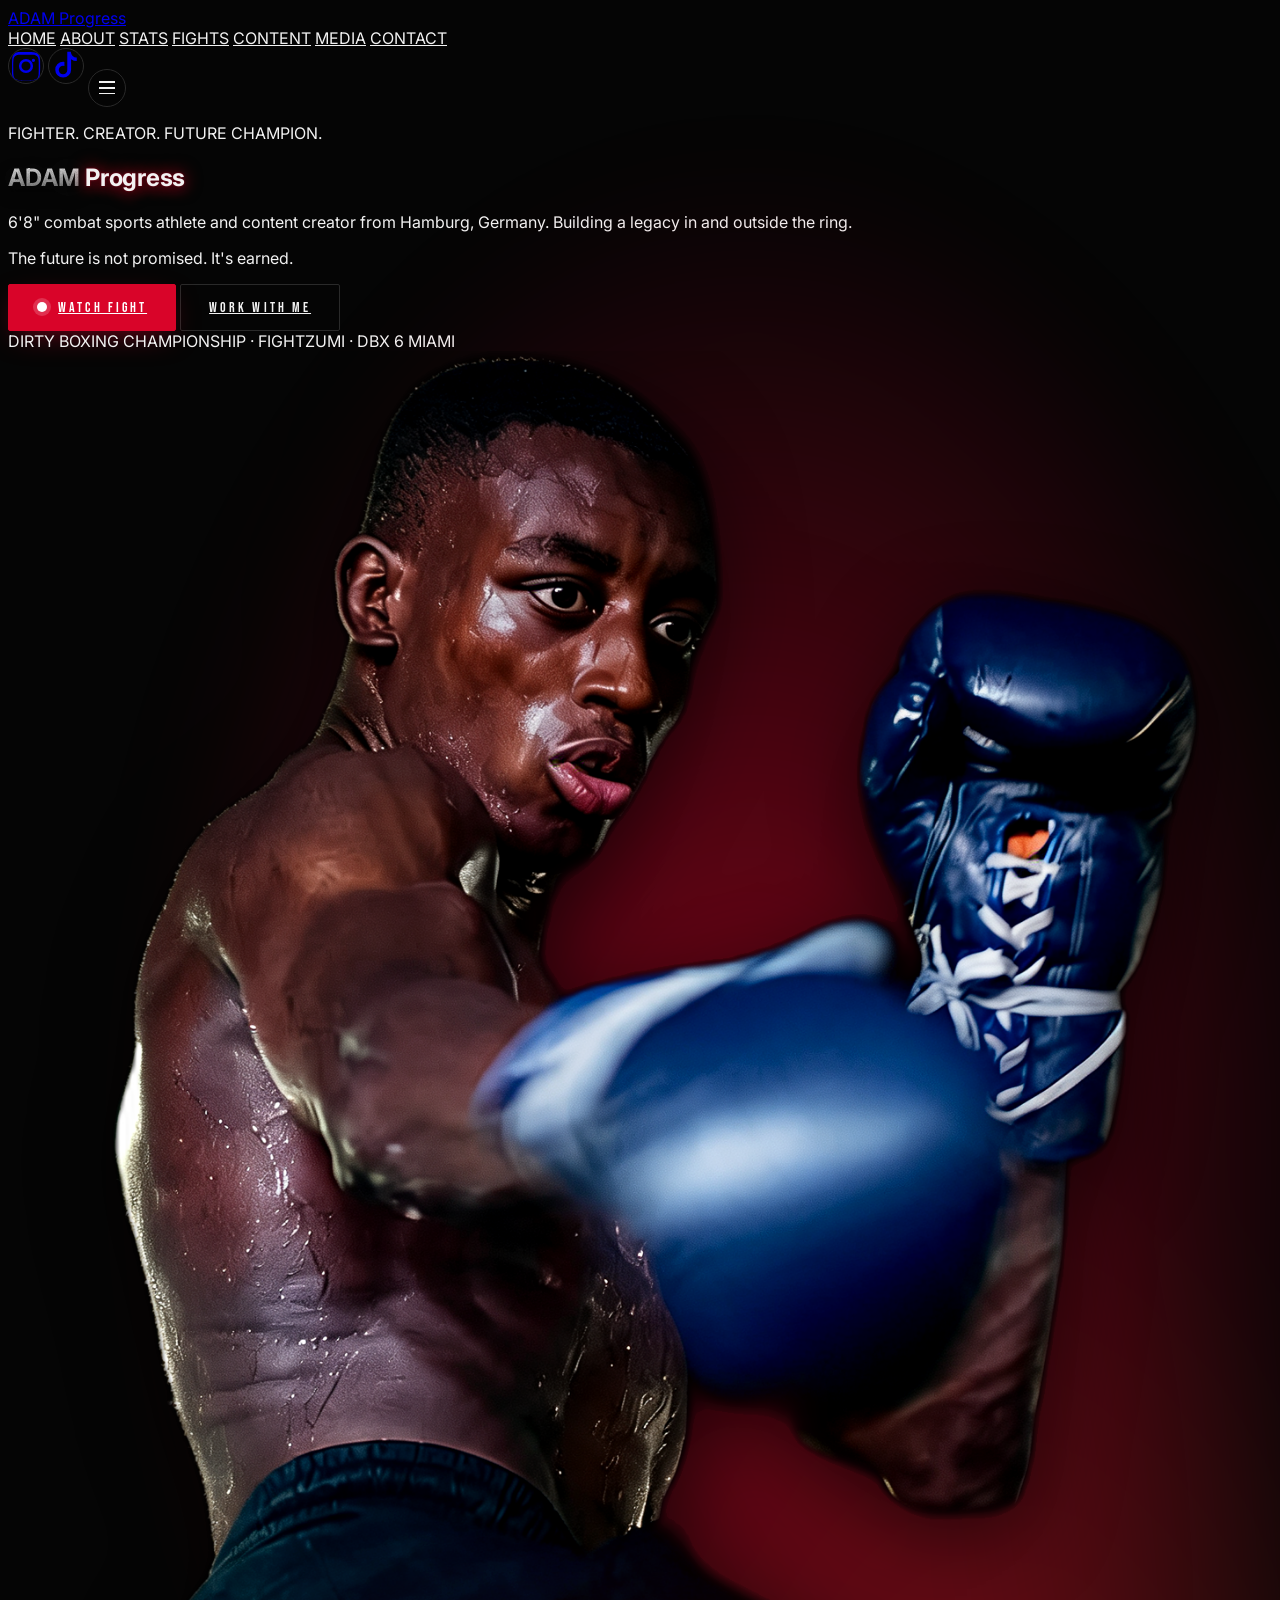
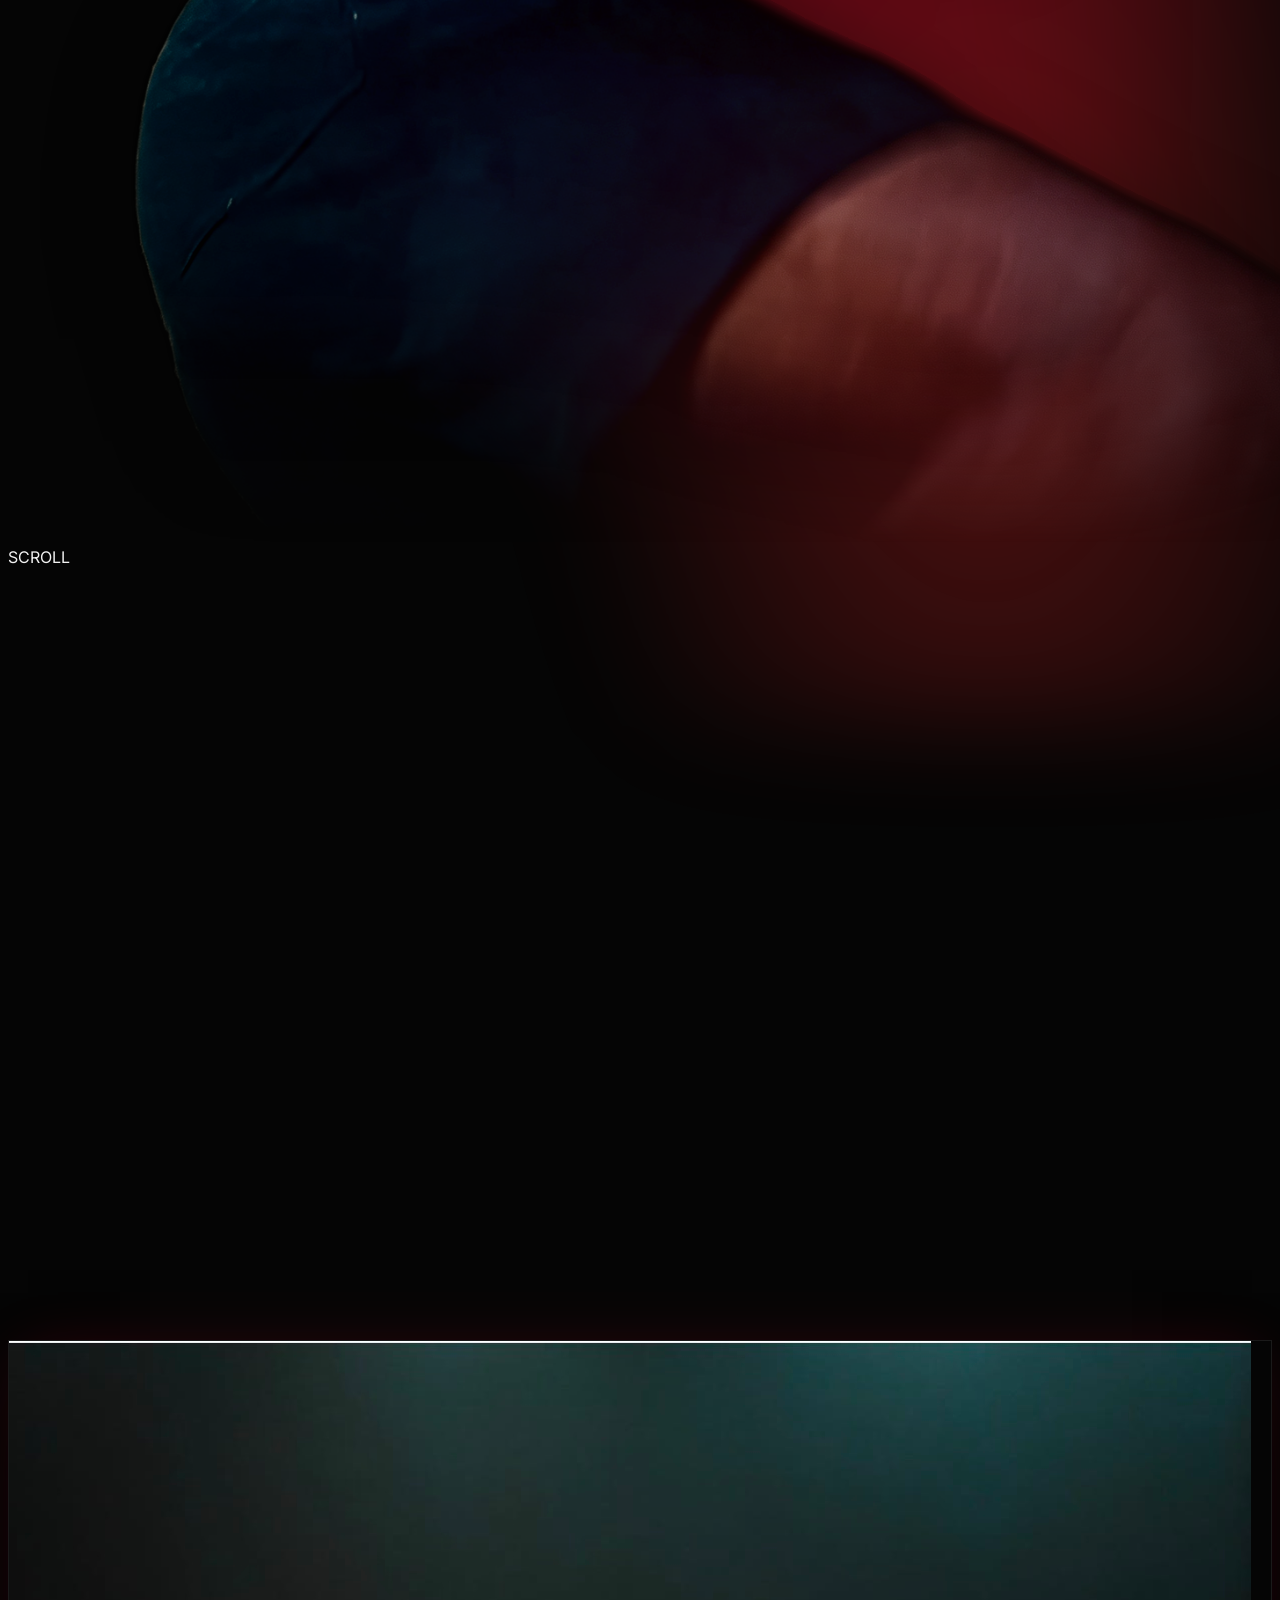
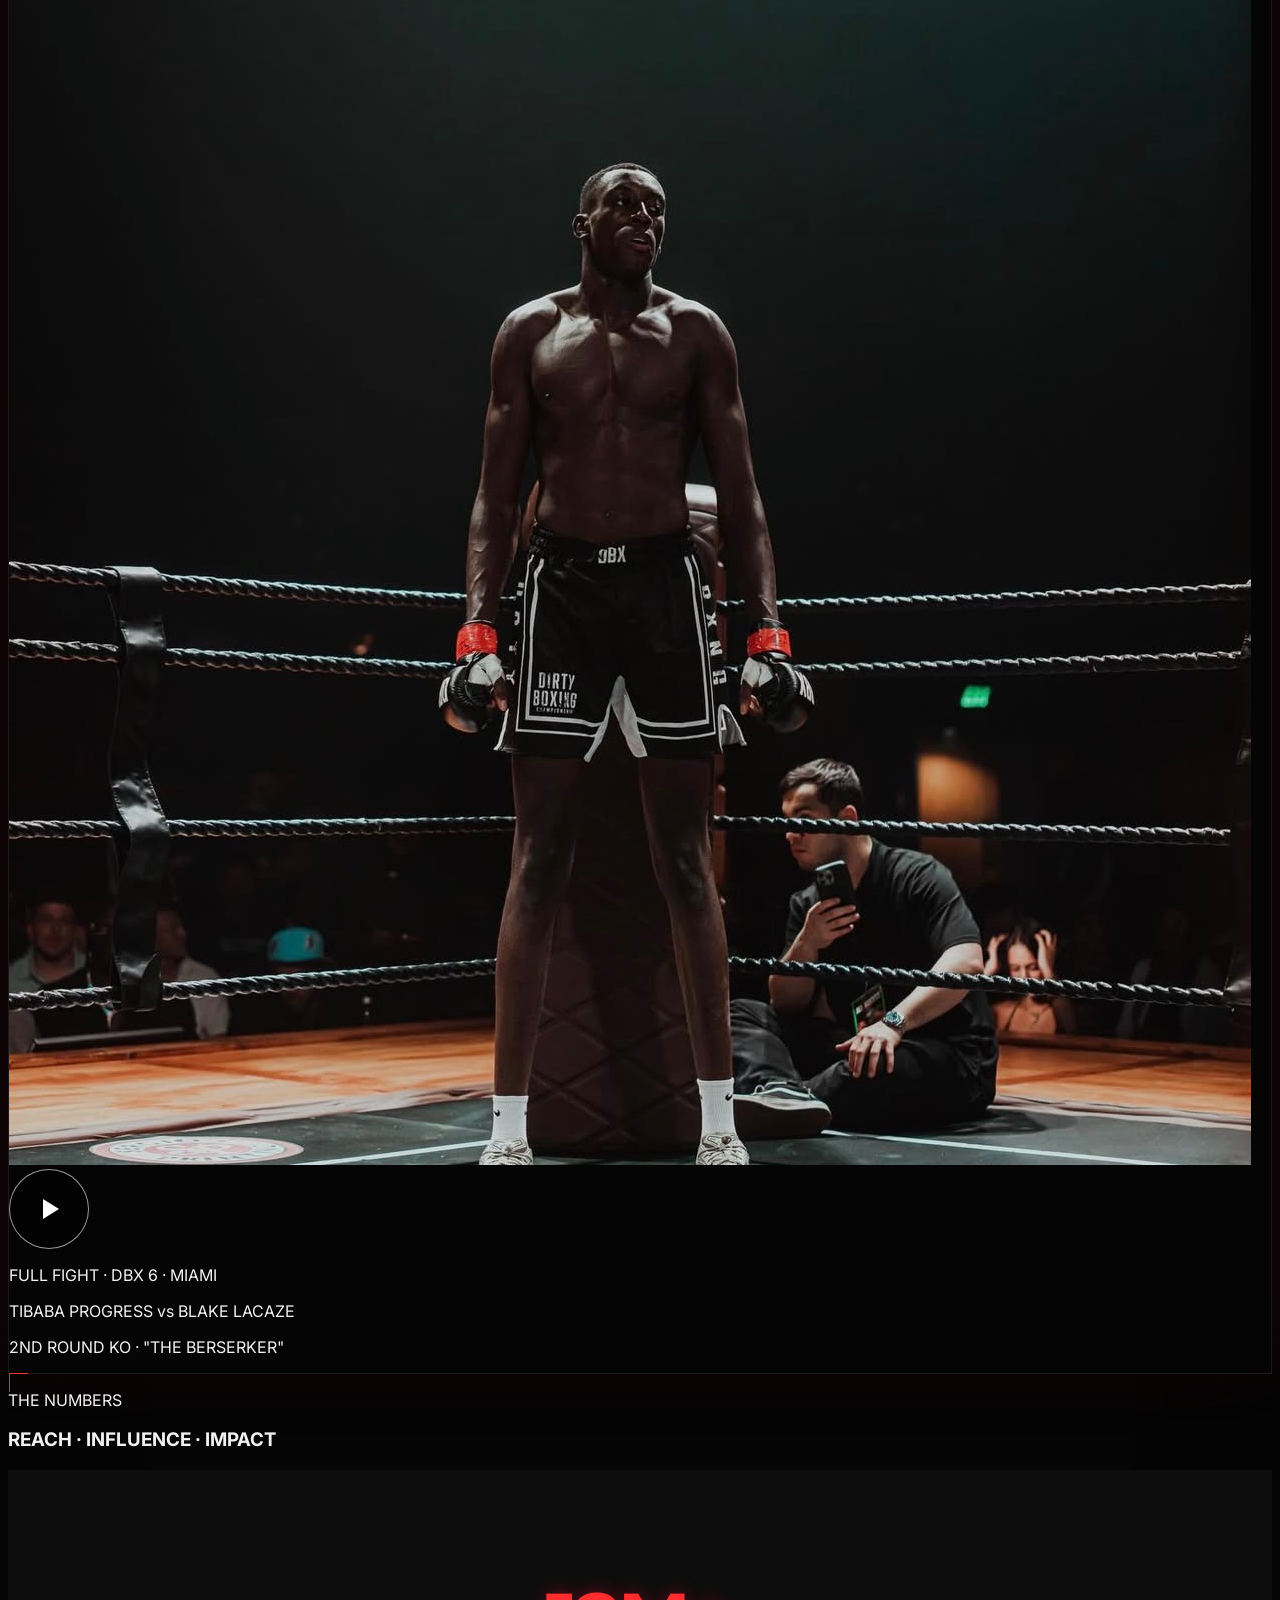
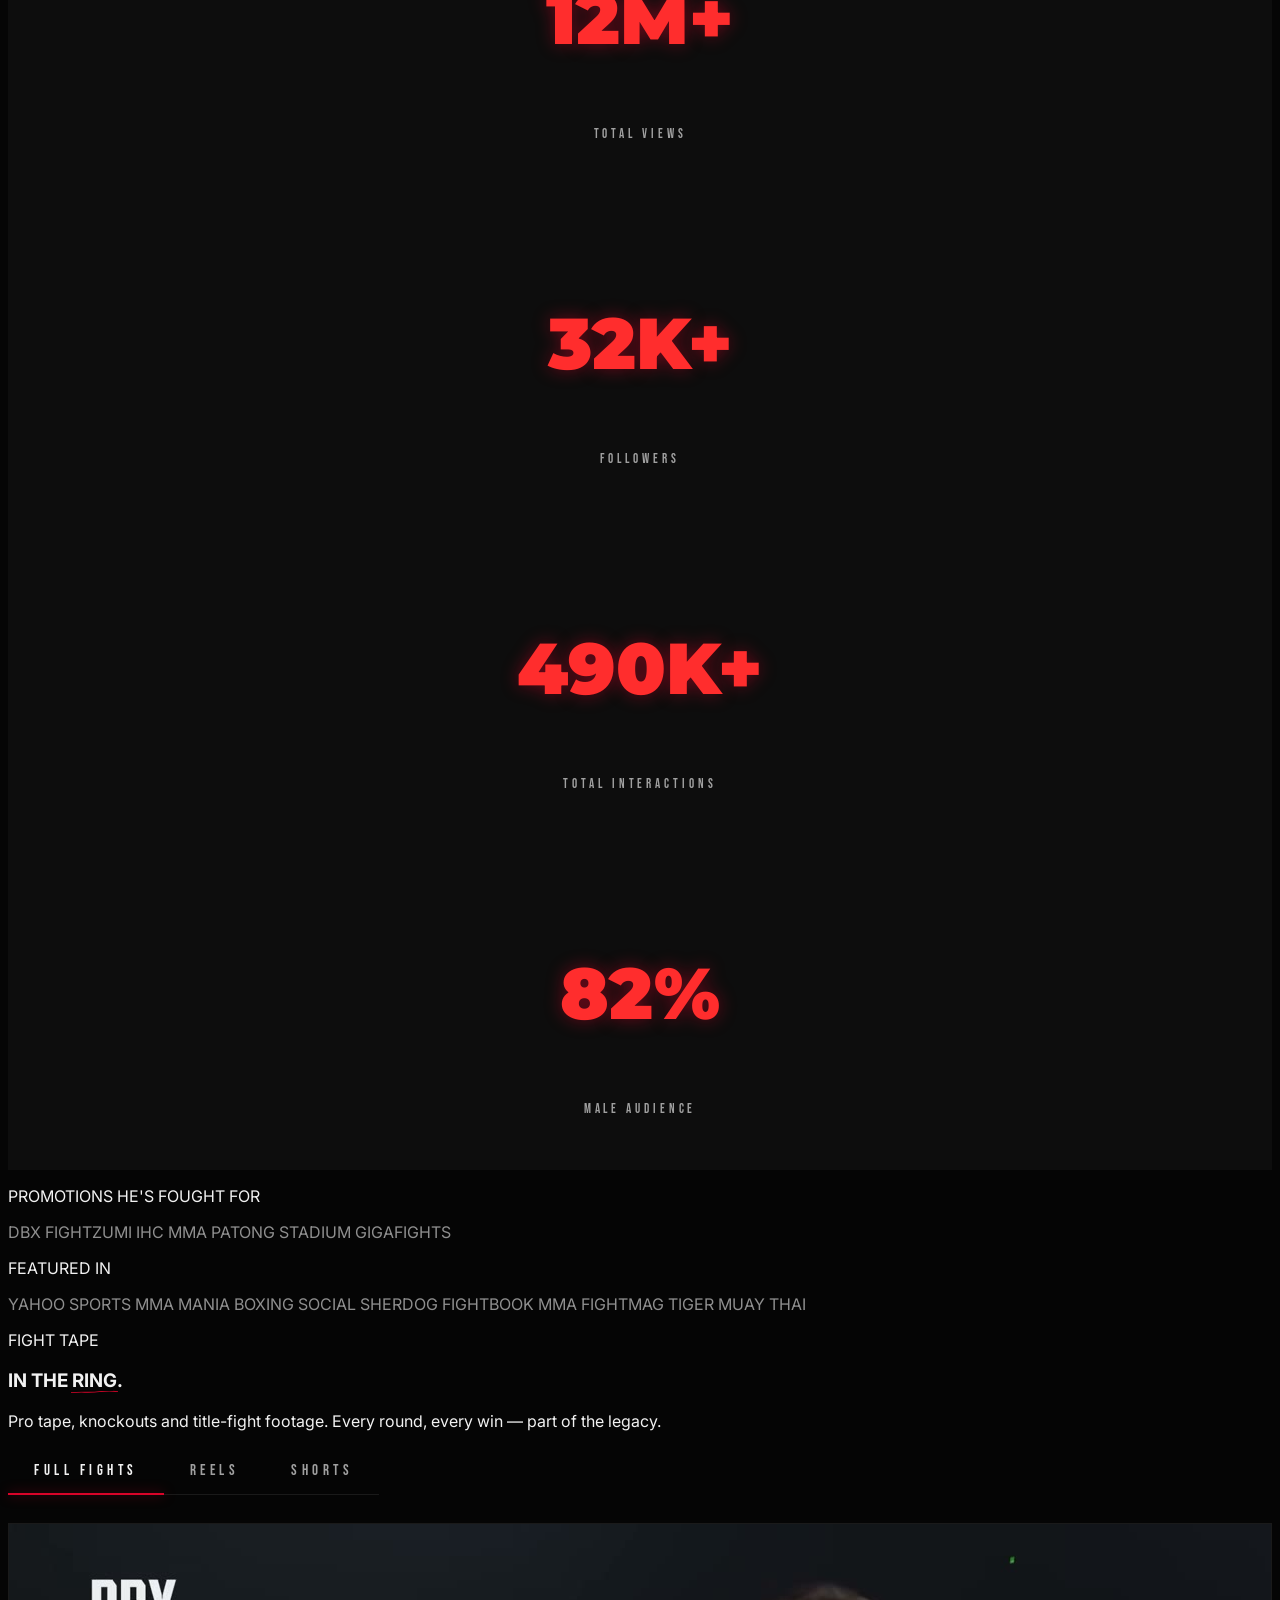
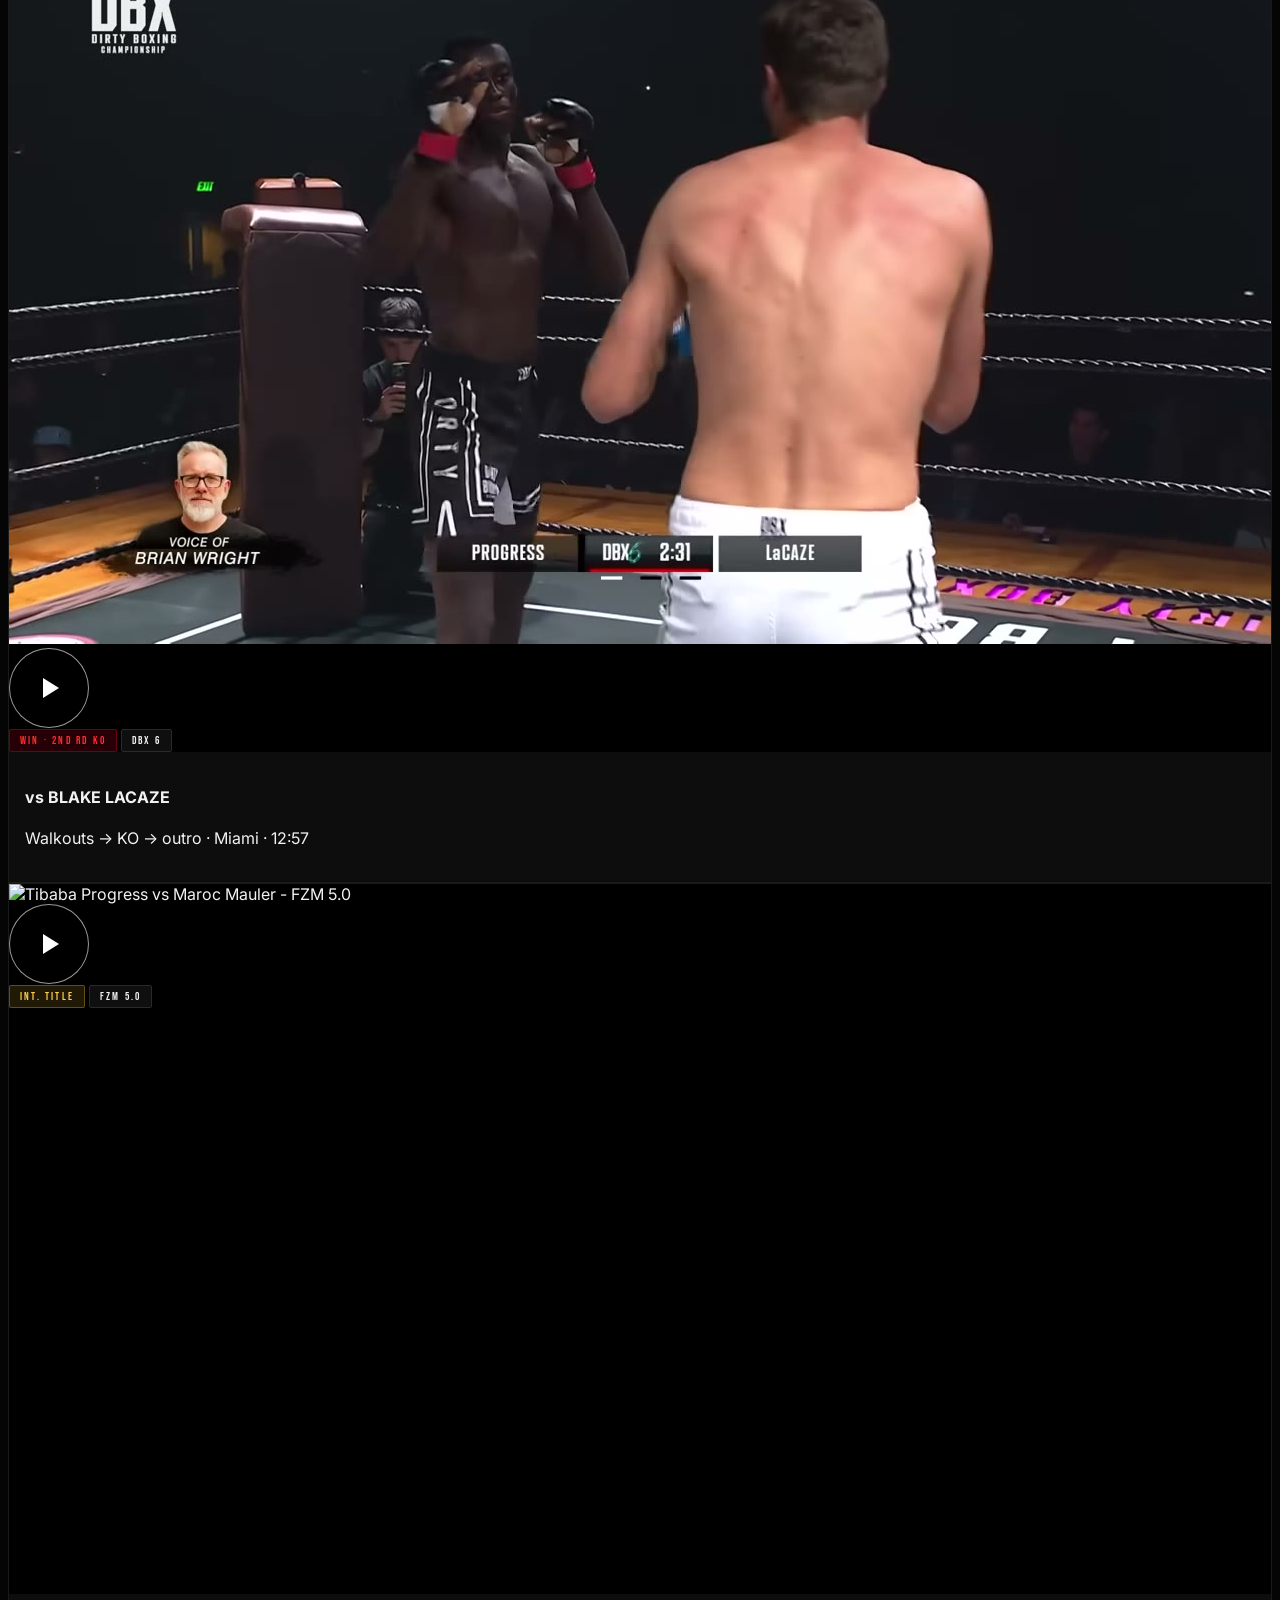
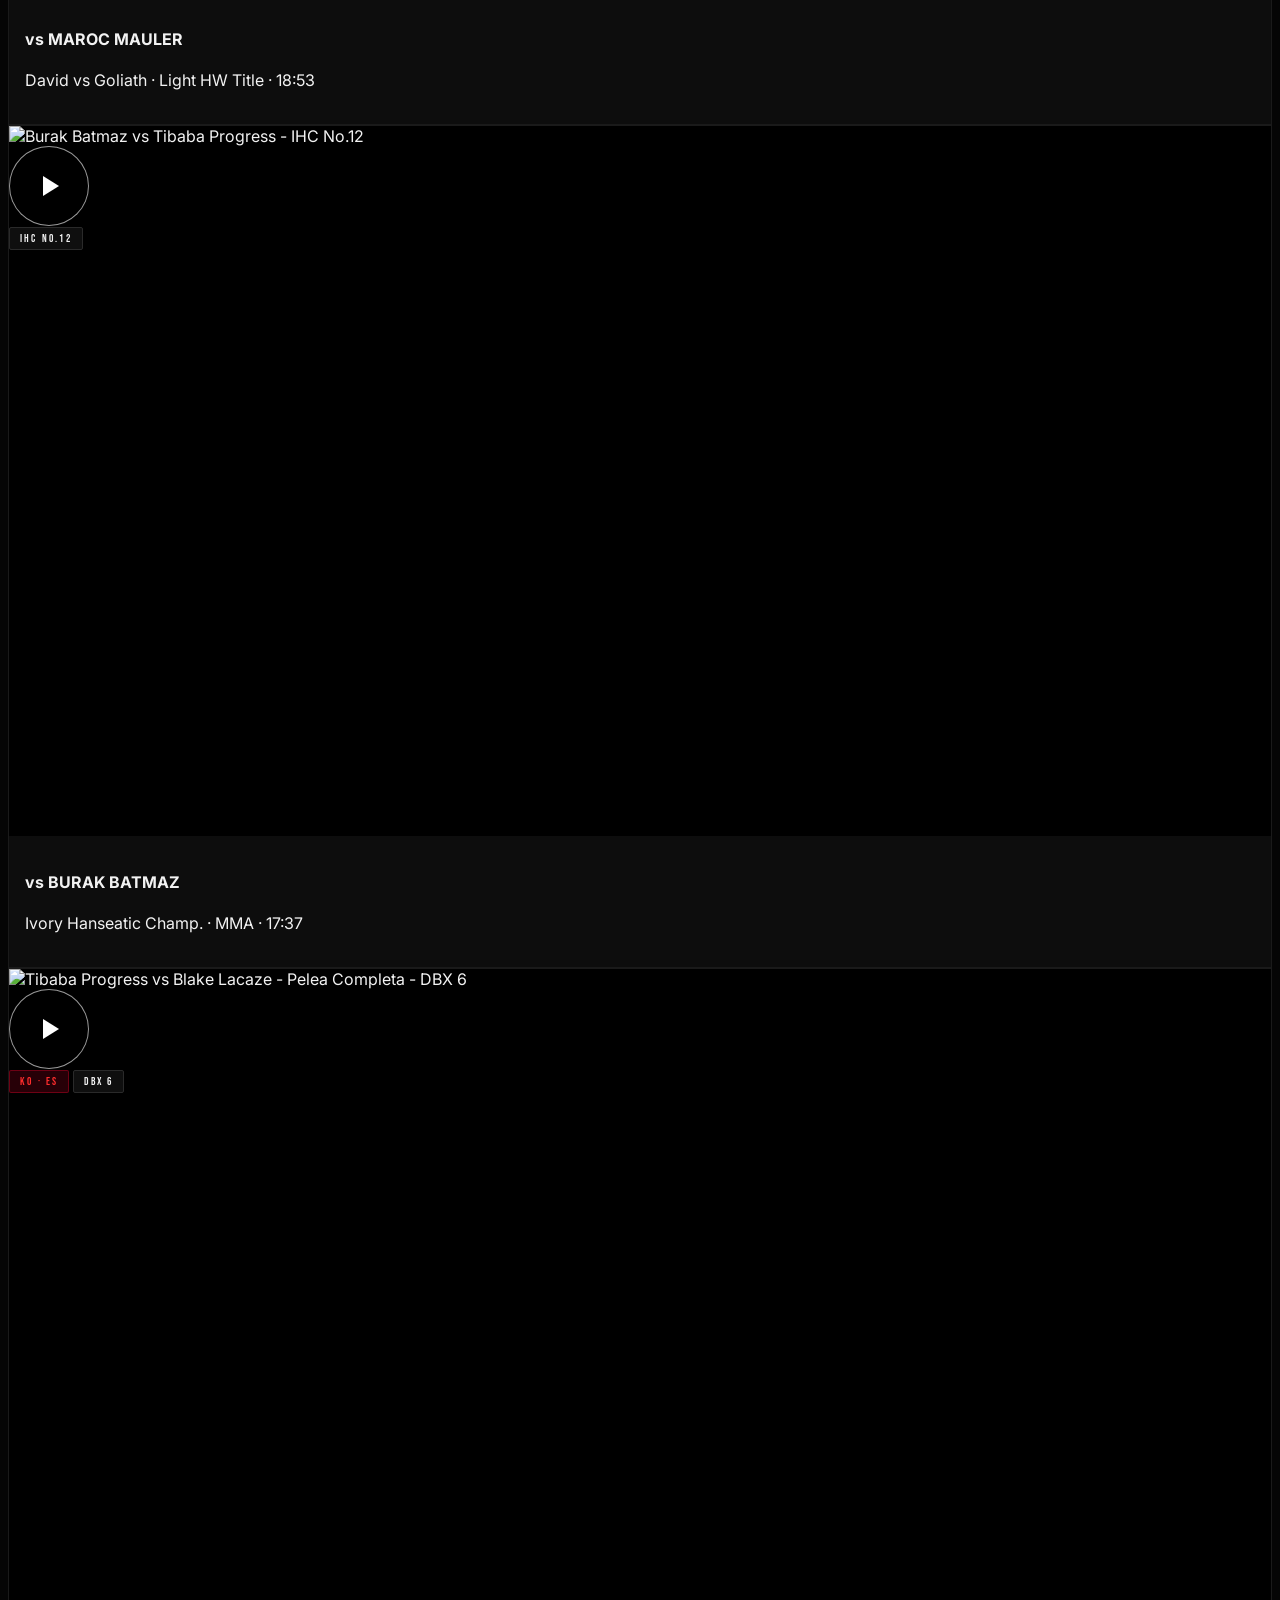
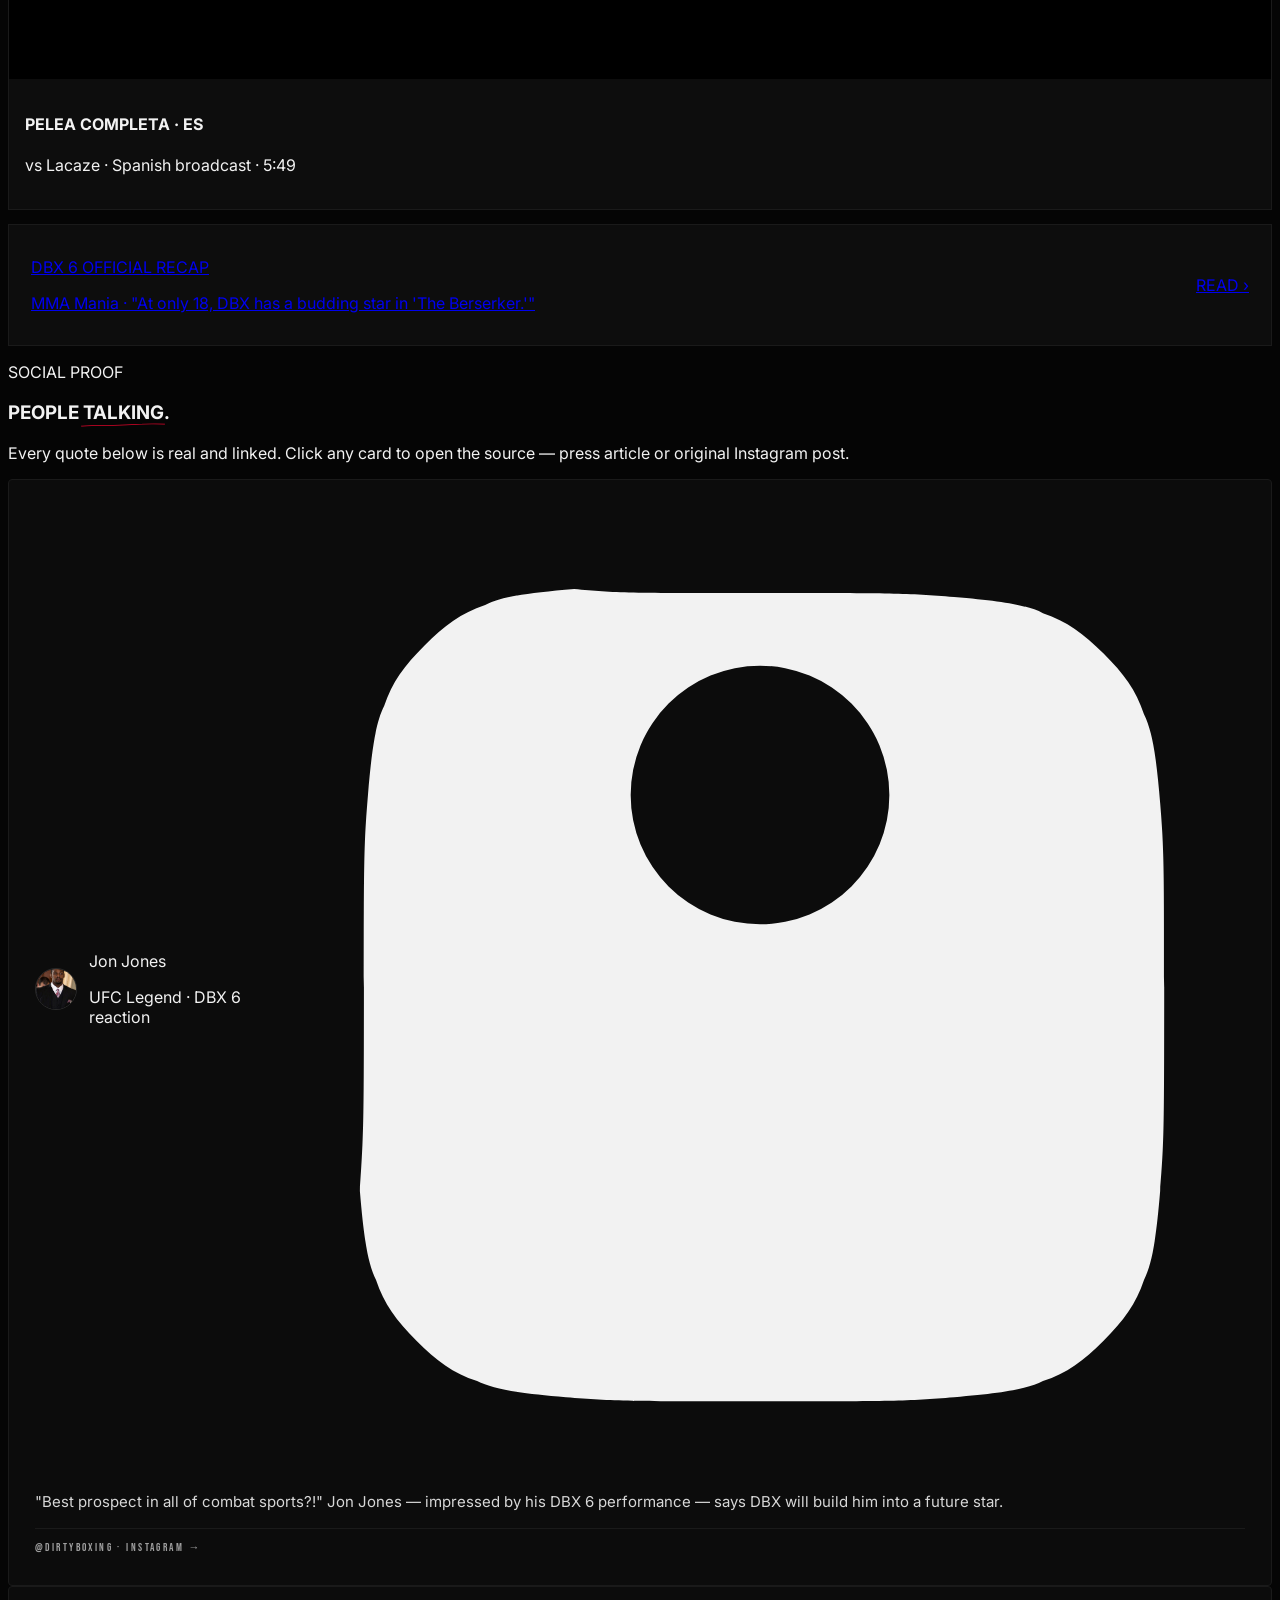
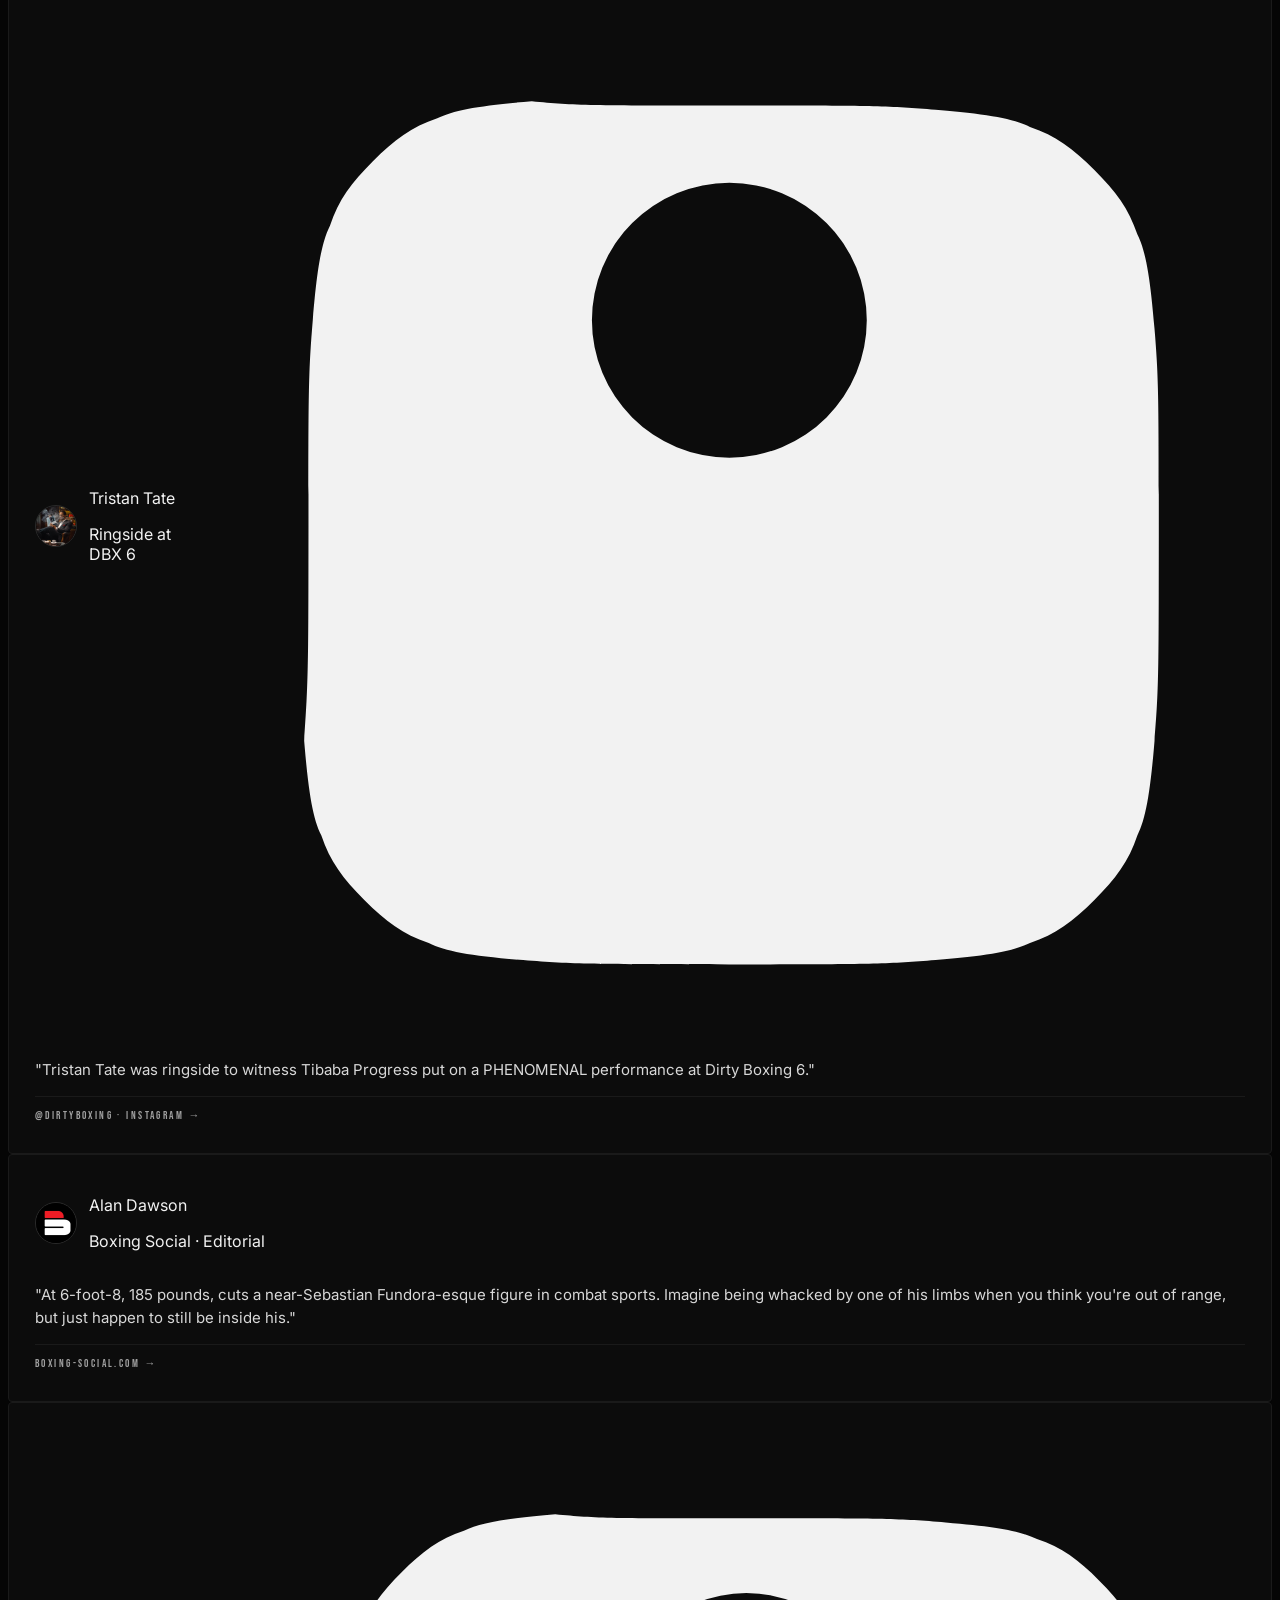
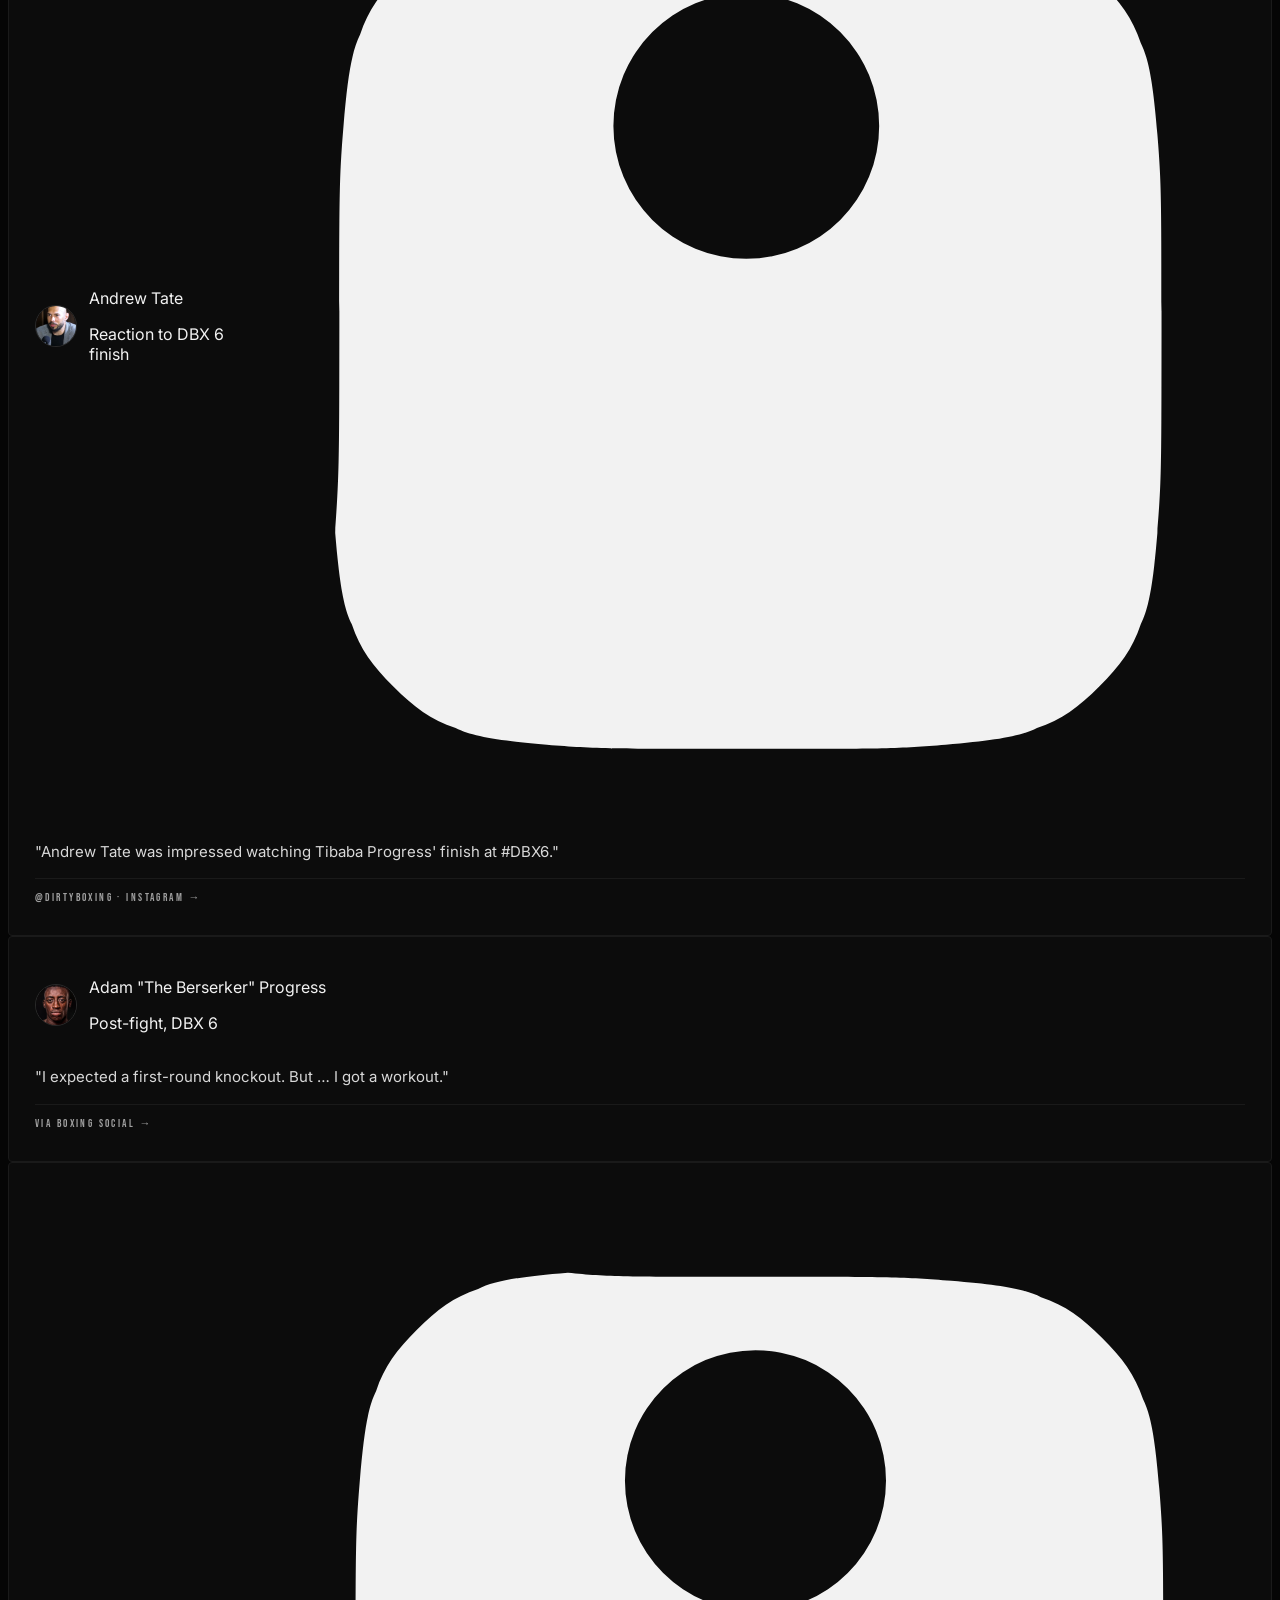
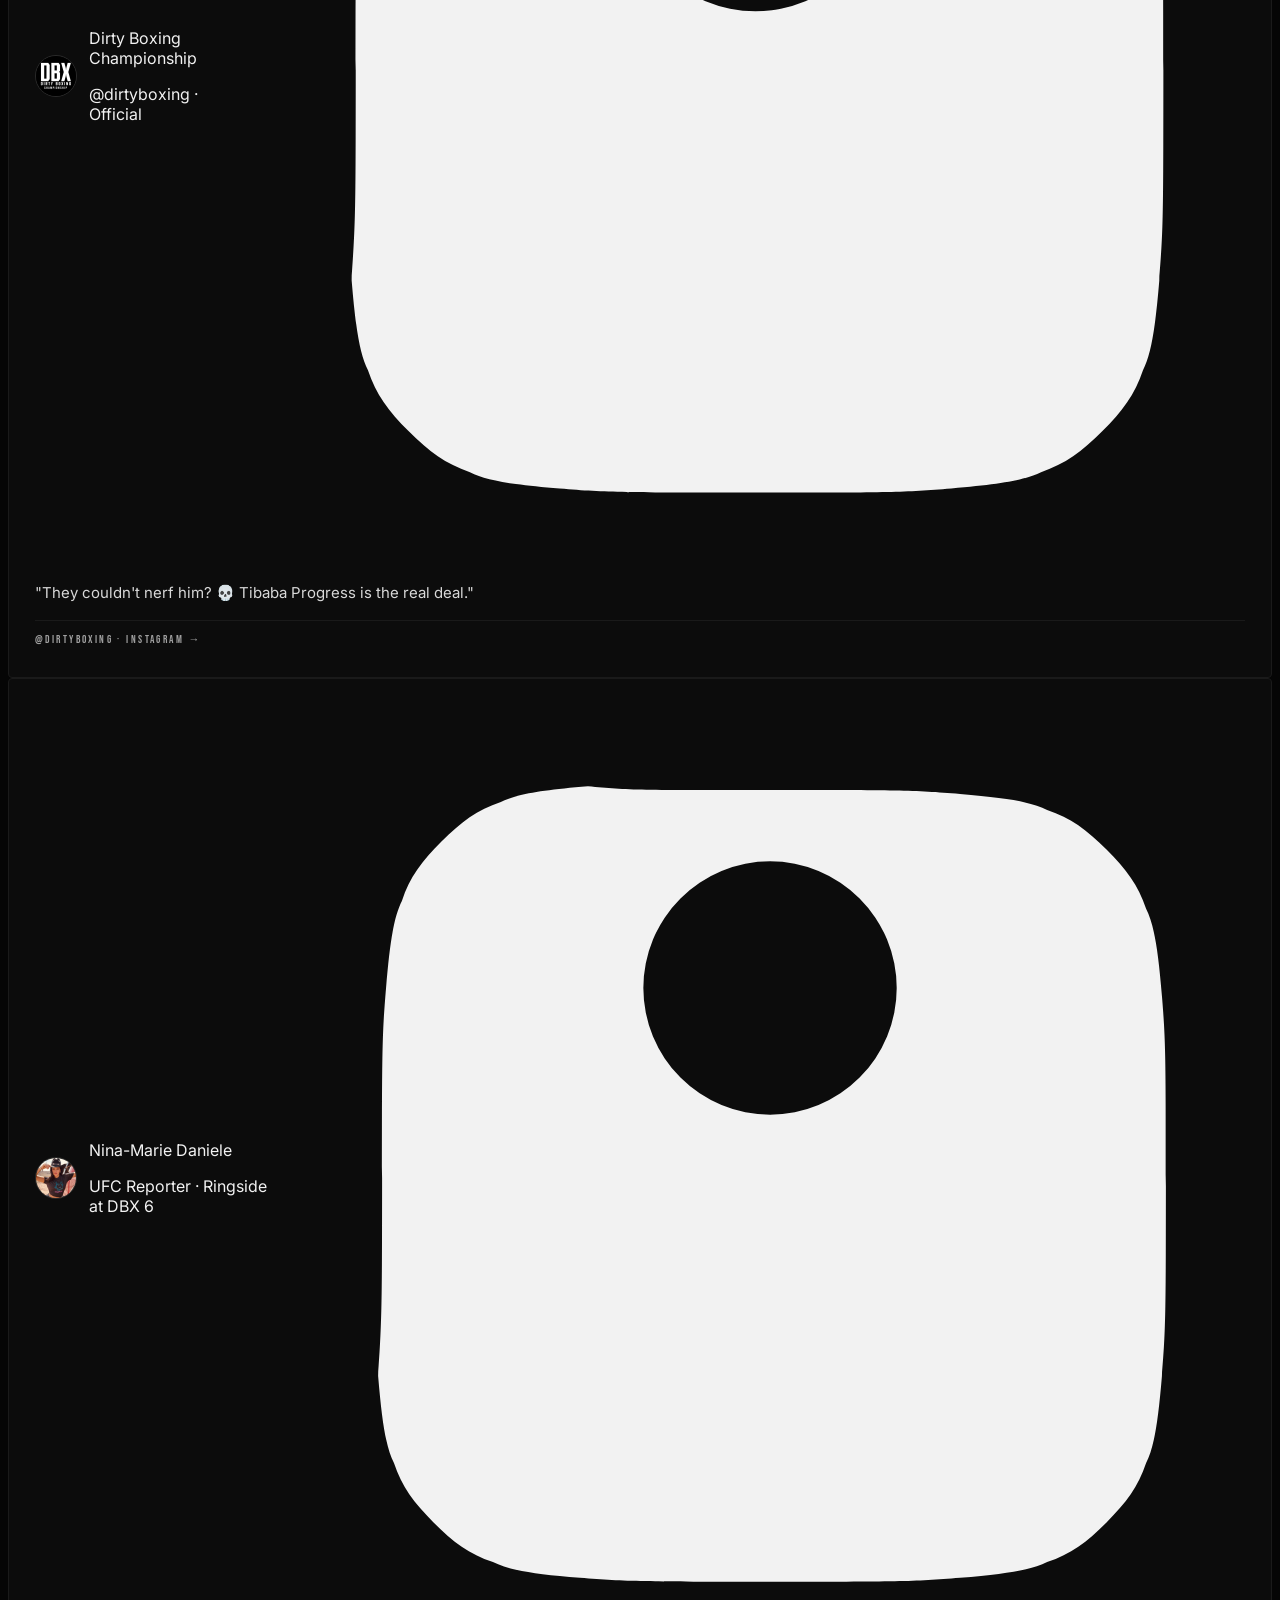
==== commit 8fd055e9: "Public site reads content from Supabase with static fallback Co-Authored-By: Claude Opus 4.8 (1M con" ====
--- a/index.html
+++ b/index.html
@@ -1,6 +1,14 @@
 <!DOCTYPE html>
 <html lang="en">
 <head>
+  <script>
+    document.documentElement.classList.add('ap-pending');
+    setTimeout(function(){ document.documentElement.classList.remove('ap-pending'); }, 1500);
+  </script>
+  <style>
+    html.ap-pending body { opacity: 0; }
+    body { opacity: 1; transition: opacity .25s ease; }
+  </style>
   <meta charset="UTF-8" />
   <meta name="viewport" content="width=device-width, initial-scale=1.0" />
   <title>ADAM PROGRESS — Fighter. Creator. Future Champion.</title>
@@ -124,30 +132,30 @@
 
       <!-- LEFT — typography -->
       <div class="hero-text-col lg:col-span-7">
-        <p class="font-sub text-text2 tracking-[0.5em] text-sm mb-6 fade-up">FIGHTER. CREATOR. FUTURE CHAMPION.</p>
+        <p class="font-sub text-text2 tracking-[0.5em] text-sm mb-6 fade-up" data-edit="hero.eyebrow">FIGHTER. CREATOR. FUTURE CHAMPION.</p>
 
         <h1 class="leading-[0.85] mb-4 fade-up">
-          <span class="block font-display text-[20vw] lg:text-[12rem] xl:text-[14rem] tracking-tight text-text textured-chrome">ADAM</span>
-          <span class="block font-brush text-red text-[14vw] lg:text-[8rem] xl:text-[9rem] -mt-4 lg:-mt-8 -rotate-2 origin-left brush-text">Progress</span>
+          <span class="block font-display text-[20vw] lg:text-[12rem] xl:text-[14rem] tracking-tight text-text textured-chrome" data-edit="hero.headline">ADAM</span>
+          <span class="block font-brush text-red text-[14vw] lg:text-[8rem] xl:text-[9rem] -mt-4 lg:-mt-8 -rotate-2 origin-left brush-text" data-edit="hero.script">Progress</span>
         </h1>
 
-        <p class="max-w-md text-text2 leading-relaxed mb-2 fade-up">
+        <p class="max-w-md text-text2 leading-relaxed mb-2 fade-up" data-edit="hero.intro" data-edit-html>
           6'8" combat sports athlete and content creator from <span class="text-text">Hamburg, Germany</span>. Building a legacy in and outside the ring.
         </p>
-        <p class="max-w-md text-red font-semibold mb-8 fade-up">The future is not promised. It's earned.</p>
+        <p class="max-w-md text-red font-semibold mb-8 fade-up" data-edit="hero.tagline">The future is not promised. It's earned.</p>
 
         <div class="flex flex-wrap gap-4 fade-up">
-          <a href="#fights" class="btn-primary group">
+          <a href="#fights" class="btn-primary group" data-edit="hero.cta1Href" data-edit-attr="href">
             <span class="play-dot"></span>
-            WATCH FIGHT
+            <span data-edit="hero.cta1Label">WATCH FIGHT</span>
           </a>
-          <a href="#contact" class="btn-secondary">WORK WITH ME</a>
+          <a href="#contact" class="btn-secondary" data-edit="hero.cta2Href" data-edit-attr="href"><span data-edit="hero.cta2Label">WORK WITH ME</span></a>
         </div>
 
         <!-- ticker -->
         <div class="mt-12 flex items-center gap-6 text-text2 text-xs tracking-[0.3em] fade-up">
           <span class="h-px w-12 bg-border"></span>
-          <span>DIRTY BOXING CHAMPIONSHIP · FIGHTZUMI · DBX 6 MIAMI</span>
+          <span data-edit="hero.ticker">DIRTY BOXING CHAMPIONSHIP · FIGHTZUMI · DBX 6 MIAMI</span>
         </div>
       </div>
 
@@ -155,7 +163,7 @@
       <div class="hero-portrait-col lg:col-span-5 fade-in-slow">
         <div class="hero-portrait-glow"></div>
         <div class="hero-portrait-wrap">
-          <img src="assets/portrait-cutout.png" alt="Adam Progress portrait" class="hero-portrait-img" />
+          <img src="assets/portrait-cutout.png" alt="Adam Progress portrait" class="hero-portrait-img" data-edit="hero.portrait" data-edit-attr="src" />
         </div>
       </div>
 
@@ -217,13 +225,13 @@
   <div class="max-w-[1400px] mx-auto px-6 lg:px-10 grid lg:grid-cols-12 gap-12 items-center">
 
     <div class="lg:col-span-6 reveal">
-      <p class="font-sub text-red tracking-[0.4em] text-sm mb-6">ABOUT ADAM</p>
-      <h2 class="font-display text-5xl md:text-6xl lg:text-7xl leading-[0.95] tracking-tight mb-2">
+      <p class="font-sub text-red tracking-[0.4em] text-sm mb-6" data-edit="about.eyebrow">ABOUT ADAM</p>
+      <h2 class="font-display text-5xl md:text-6xl lg:text-7xl leading-[0.95] tracking-tight mb-2" data-edit="about.headlineHtml" data-edit-html>
         BUILT DIFFERENT.<br/>
         MADE TO <span class="text-red brush-underline">DOMINATE</span>.
       </h2>
 
-      <div class="mt-8 space-y-5 text-text2 max-w-xl leading-relaxed">
+      <div class="mt-8 space-y-5 text-text2 max-w-xl leading-relaxed" data-edit="about.bodyHtml" data-edit-html>
         <p>Hamburg-born, 6'8", 185 lbs — a near <span class="text-text">Sebastian Fundora</span>-esque figure in combat sports. Trained MMA, fought in the sport, and sharpened his game in Thailand. Inspired by <span class="text-text">Jon Jones</span>, driven by the work — not the reach.</p>
         <p class="italic text-text/90">"Just because you're tall, you don't necessarily need to fight at a long reach or distance."</p>
         <p>Every punch. Every post. Every day. Building something legendary in and out of the ring.</p>
@@ -233,8 +241,8 @@
     </div>
 
     <div class="lg:col-span-6 reveal">
-      <div class="relative aspect-video group rounded-sm overflow-hidden ring-card js-yt-player" data-video-id="wvUeDtP5kew">
-        <img src="assets/ring.jpg" alt="Adam Progress in the ring" class="yt-thumb absolute inset-0 w-full h-full object-cover transition-transform duration-[1.2s] group-hover:scale-105"/>
+      <div class="relative aspect-video group rounded-sm overflow-hidden ring-card js-yt-player" data-video-id="wvUeDtP5kew" data-edit="about.videoId" data-edit-attr="data-video-id">
+        <img src="assets/ring.jpg" alt="Adam Progress in the ring" class="yt-thumb absolute inset-0 w-full h-full object-cover transition-transform duration-[1.2s] group-hover:scale-105" data-edit="about.thumb" data-edit-attr="src"/>
         <div class="yt-overlay absolute inset-0 bg-gradient-to-t from-ink via-ink/30 to-transparent"></div>
         <div class="yt-overlay absolute inset-0 bg-gradient-to-r from-ink/40 to-transparent"></div>
 
@@ -244,9 +252,9 @@
 
         <div class="yt-caption absolute bottom-5 left-5 right-5 flex items-end justify-between">
           <div>
-            <p class="font-sub text-redHot tracking-[0.3em] text-xs">FULL FIGHT · DBX 6 · MIAMI</p>
-            <p class="font-display text-2xl tracking-wide">TIBABA PROGRESS vs BLAKE LACAZE</p>
-            <p class="text-text2 text-xs tracking-widest mt-1">2ND ROUND KO · "THE BERSERKER"</p>
+            <p class="font-sub text-redHot tracking-[0.3em] text-xs" data-edit="about.kicker">FULL FIGHT · DBX 6 · MIAMI</p>
+            <p class="font-display text-2xl tracking-wide" data-edit="about.title">TIBABA PROGRESS vs BLAKE LACAZE</p>
+            <p class="text-text2 text-xs tracking-widest mt-1" data-edit="about.sub">2ND ROUND KO · "THE BERSERKER"</p>
           </div>
         </div>
 
@@ -272,7 +280,7 @@
       </div>
     </div>
 
-    <div class="grid grid-cols-2 lg:grid-cols-4 gap-px bg-border">
+    <div class="grid grid-cols-2 lg:grid-cols-4 gap-px bg-border" data-list="stats">
       <div class="stat-card reveal">
         <p class="stat-num" data-count="12" data-suffix="M+">0</p>
         <p class="stat-label">TOTAL VIEWS</p>
@@ -342,7 +350,7 @@
 
     <!-- Panel: FULL FIGHTS -->
     <div class="fight-panel is-active" data-panel="full">
-      <div class="grid grid-cols-1 md:grid-cols-2 lg:grid-cols-4 gap-6">
+      <div class="grid grid-cols-1 md:grid-cols-2 lg:grid-cols-4 gap-6" data-list="fightsFull">
 
         <article class="fight-card-sm reveal js-local-player" data-video-src="assets/dbx6-tibaba-vs-lacaze.mp4" data-poster="assets/dbx6-poster.jpg">
           <div class="fight-thumb">
@@ -430,7 +438,7 @@
     <!-- Panel: REELS (Instagram fight clips) -->
     <div class="fight-panel" data-panel="reels" hidden>
       <p class="text-text2 text-sm mb-5">Instagram-exclusive fight clips and reactions — viral footage of Adam's striking, sparring, and DBX 6 highlights.</p>
-      <div class="grid grid-cols-2 sm:grid-cols-3 lg:grid-cols-5 gap-4">
+      <div class="grid grid-cols-2 sm:grid-cols-3 lg:grid-cols-5 gap-4" data-list="fightsReels">
 
         <article class="short-play-card reveal js-ig-card" data-cat="fight" data-sc="DTkHKOHk6HH">
           <div class="short-vert-thumb ig-thumb">
@@ -567,7 +575,7 @@
 
     <!-- Panel: SHORTS -->
     <div class="fight-panel" data-panel="shorts" hidden>
-      <div class="grid grid-cols-2 sm:grid-cols-3 gap-4 max-w-3xl">
+      <div class="grid grid-cols-2 sm:grid-cols-3 gap-4 max-w-3xl" data-list="fightsShorts">
 
         <article class="short-play-card reveal js-yt-player" data-video-id="CeUsGUVu7F0">
           <div class="short-vert-thumb">
@@ -634,7 +642,7 @@
 
     <p class="text-text2 text-sm mb-8 reveal max-w-2xl">Every quote below is real and linked. Click any card to open the source — press article or original Instagram post.</p>
 
-    <div class="grid md:grid-cols-2 lg:grid-cols-3 gap-5">
+    <div class="grid md:grid-cols-2 lg:grid-cols-3 gap-5" data-list="testimonials">
 
       <!-- Jon Jones -->
       <a href="https://www.instagram.com/p/DXSqlevSzK8/" target="_blank" rel="noopener" class="testimonial reveal">
@@ -776,7 +784,7 @@
       <p class="text-text2 mt-5">From sweat-soaked early mornings to championship nights — every post fuels a global community.</p>
     </div>
 
-    <div class="grid sm:grid-cols-2 lg:grid-cols-3 gap-px bg-border">
+    <div class="grid sm:grid-cols-2 lg:grid-cols-3 gap-px bg-border" data-list="pillars">
 
       <article class="pillar-card reveal">
         <svg viewBox="0 0 24 24" class="pillar-ico"><path d="M4 4h6v6H4zM14 4h6v6h-6zM4 14h6v6H4zM14 14h6v6h-6z" stroke="currentColor" stroke-width="1.4" fill="none"/></svg>
@@ -847,7 +855,7 @@
       <button type="button" class="ig-chip" data-filter="lifestyle">LIFESTYLE</button>
     </div>
 
-<div class="ig-grid">
+<div class="ig-grid" data-list="feed">
   <article class="ig-card js-ig-card" data-cat="fight" data-sc="DSffrHeDFvm">
     <div class="ig-thumb">
       <img loading="lazy" src="assets/instagram/thumbs/DSffrHeDFvm.jpg" alt="Adam Progress Instagram post" />
@@ -1493,7 +1501,7 @@
 
       <!-- LEFT — typography + info -->
       <div class="lg:col-span-6 reveal">
-        <p class="font-sub text-red tracking-[0.4em] text-sm mb-4">LET'S WORK TOGETHER</p>
+        <p class="font-sub text-red tracking-[0.4em] text-sm mb-4" data-edit="contact.eyebrow">LET'S WORK TOGETHER</p>
         <h3 class="font-display text-5xl md:text-6xl lg:text-7xl leading-[0.9] tracking-tight">
           LET'S BUILD<br/>SOMETHING<br/><span class="font-brush text-red text-[0.95em] inline-block -rotate-2 brush-text">Legendary.</span>
         </h3>
@@ -1501,15 +1509,15 @@
         <div class="mt-10 space-y-6">
           <div class="contact-block">
             <p class="contact-label">BOOKINGS & INQUIRIES</p>
-            <a href="mailto:adamprogressmma@gmail.com" class="contact-value">adamprogressmma@gmail.com</a>
+            <a href="mailto:adamprogressmma@gmail.com" class="contact-value" data-edit="contact.email" data-edit-mailto>adamprogressmma@gmail.com</a>
           </div>
           <div class="contact-block">
             <p class="contact-label">BASED IN</p>
-            <p class="contact-value">Hamburg, Germany<br/><span class="text-text2 text-sm">Available worldwide</span></p>
+            <p class="contact-value"><span data-edit="contact.location">Hamburg, Germany</span><br/><span class="text-text2 text-sm">Available worldwide</span></p>
           </div>
           <div class="contact-block">
             <p class="contact-label">DM</p>
-            <a href="https://www.instagram.com/tibaba.prg/" target="_blank" rel="noopener" class="contact-value">@tibaba.prg <span class="text-text2 text-sm">· Instagram</span></a>
+            <a href="https://www.instagram.com/tibaba.prg/" target="_blank" rel="noopener" class="contact-value" data-edit="contact.igUrl" data-edit-attr="href"><span data-edit="contact.igHandle">@tibaba.prg</span> <span class="text-text2 text-sm">· Instagram</span></a>
           </div>
         </div>
       </div>
@@ -1583,6 +1591,7 @@
   </div>
 </footer>
 
-<script src="app.js"></script>
+<script type="module" src="assets/content.js"></script>
+<script defer src="app.js"></script>
 </body>
 </html>
--- a/styles.css
+++ b/styles.css
@@ -63,10 +63,12 @@
 
 /* ====== HAMBURGER ====== */
 .nav-toggle {
+  position: relative;
+  z-index: 55;             /* sit above mobile-nav overlay */
   width: 38px; height: 38px;
   border: 1px solid #2A2A2A;
   border-radius: 999px;
-  background: transparent;
+  background: rgba(5,5,5,0.85);
   cursor: pointer;
   display: inline-flex;
   flex-direction: column;
@@ -75,6 +77,10 @@
   gap: 4px;
   transition: all .25s ease;
 }
+.nav-toggle.is-open {
+  background: rgba(20,20,20,0.95);
+  border-color: #D90429;
+}
 .nav-toggle:hover { border-color: #D90429; background: rgba(217,4,41,0.08); }
 .nav-toggle span {
   width: 16px; height: 1.6px;
@@ -90,10 +96,10 @@
 .mobile-nav {
   position: fixed;
   inset: 0;
-  background: rgba(5,5,5,0.96);
+  background: rgba(5,5,5,0.97);
   backdrop-filter: blur(14px);
   -webkit-backdrop-filter: blur(14px);
-  z-index: 45;
+  z-index: 48;             /* below the toggle (55) so the X stays clickable */
   display: flex;
   align-items: center;
   justify-content: center;
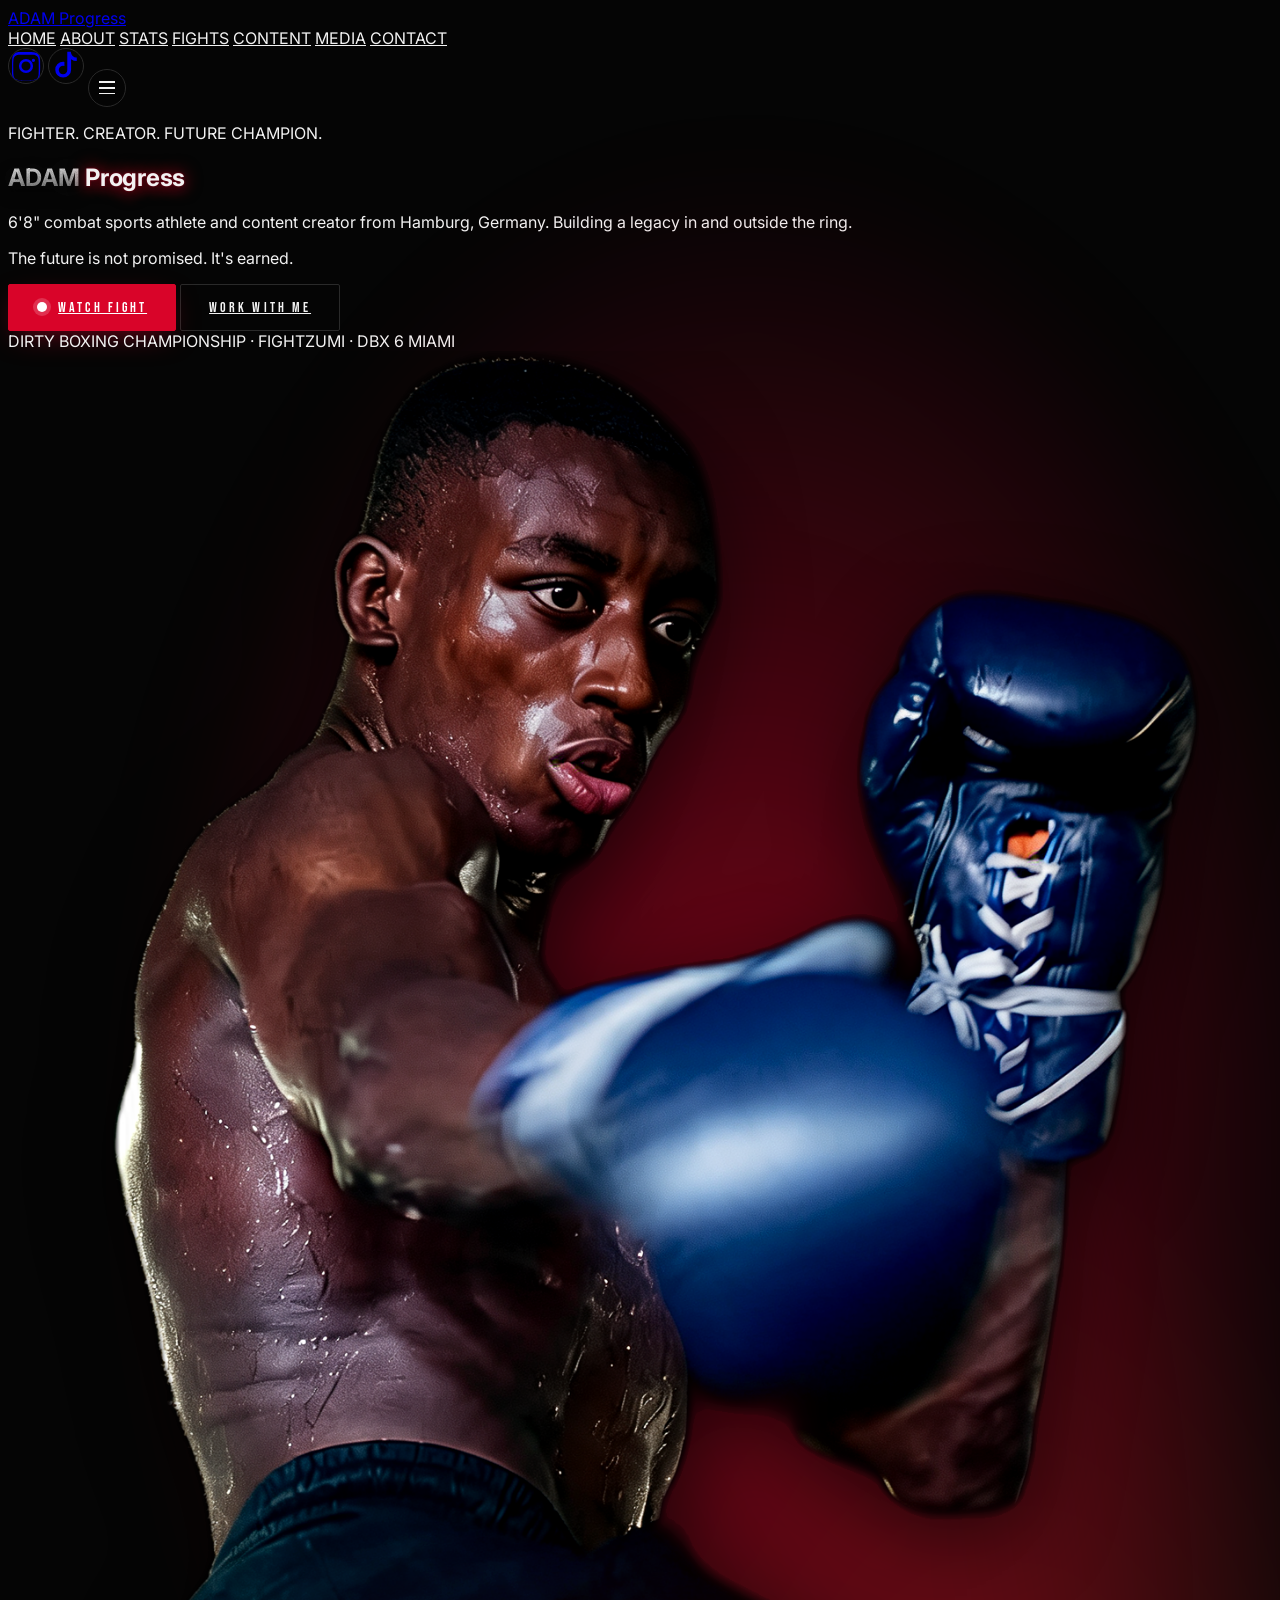
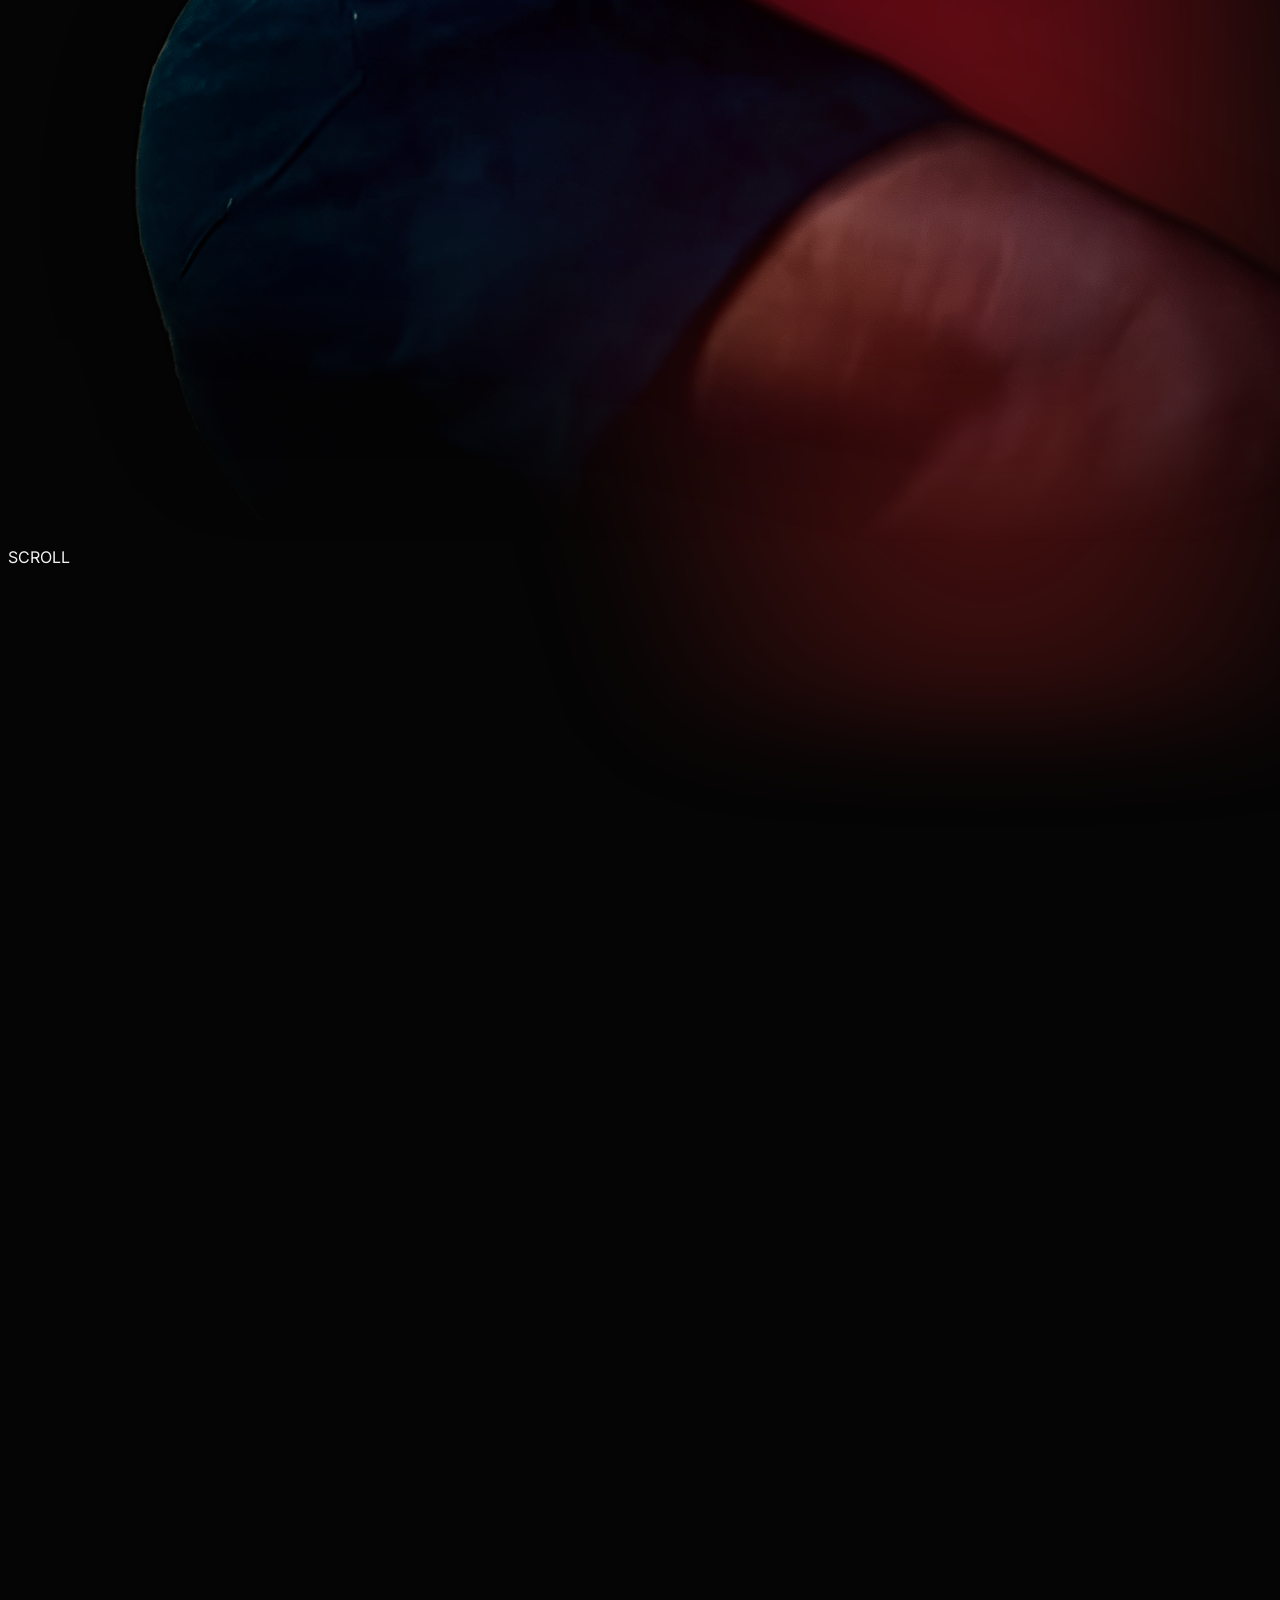
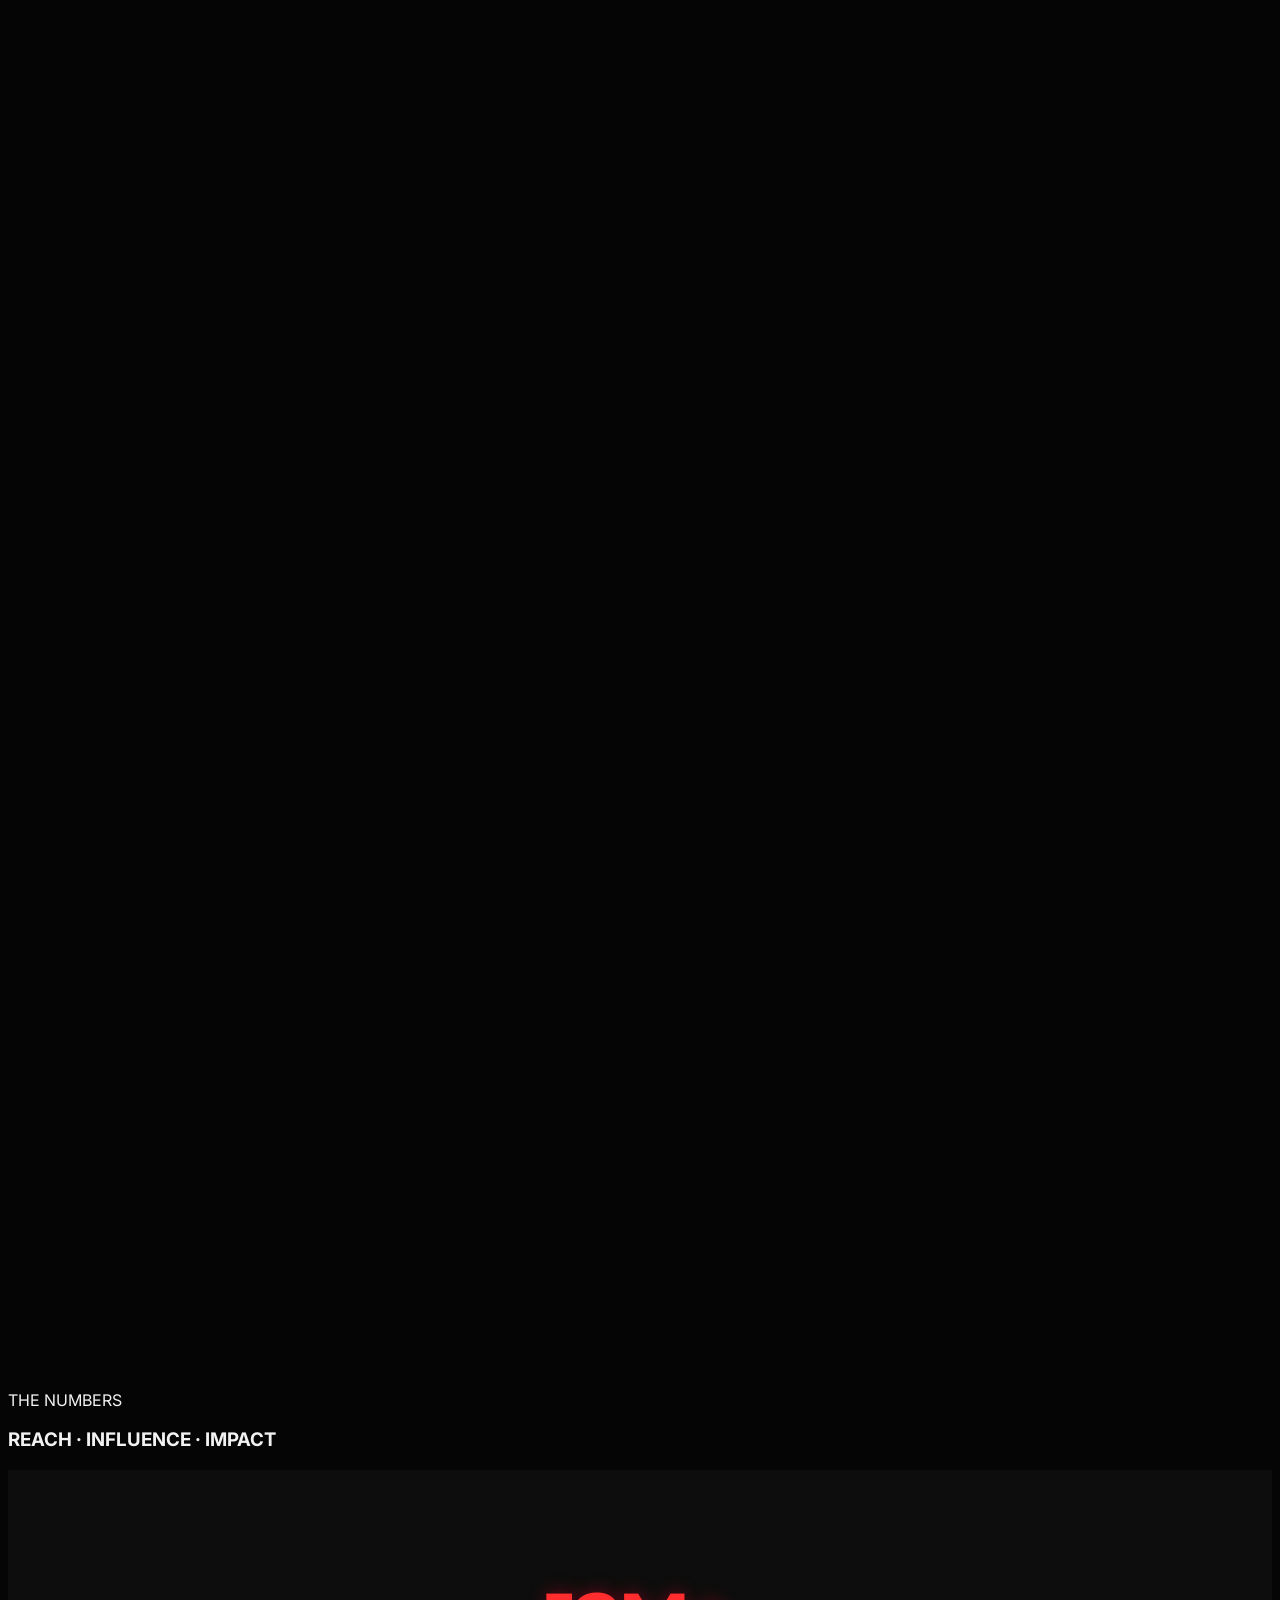
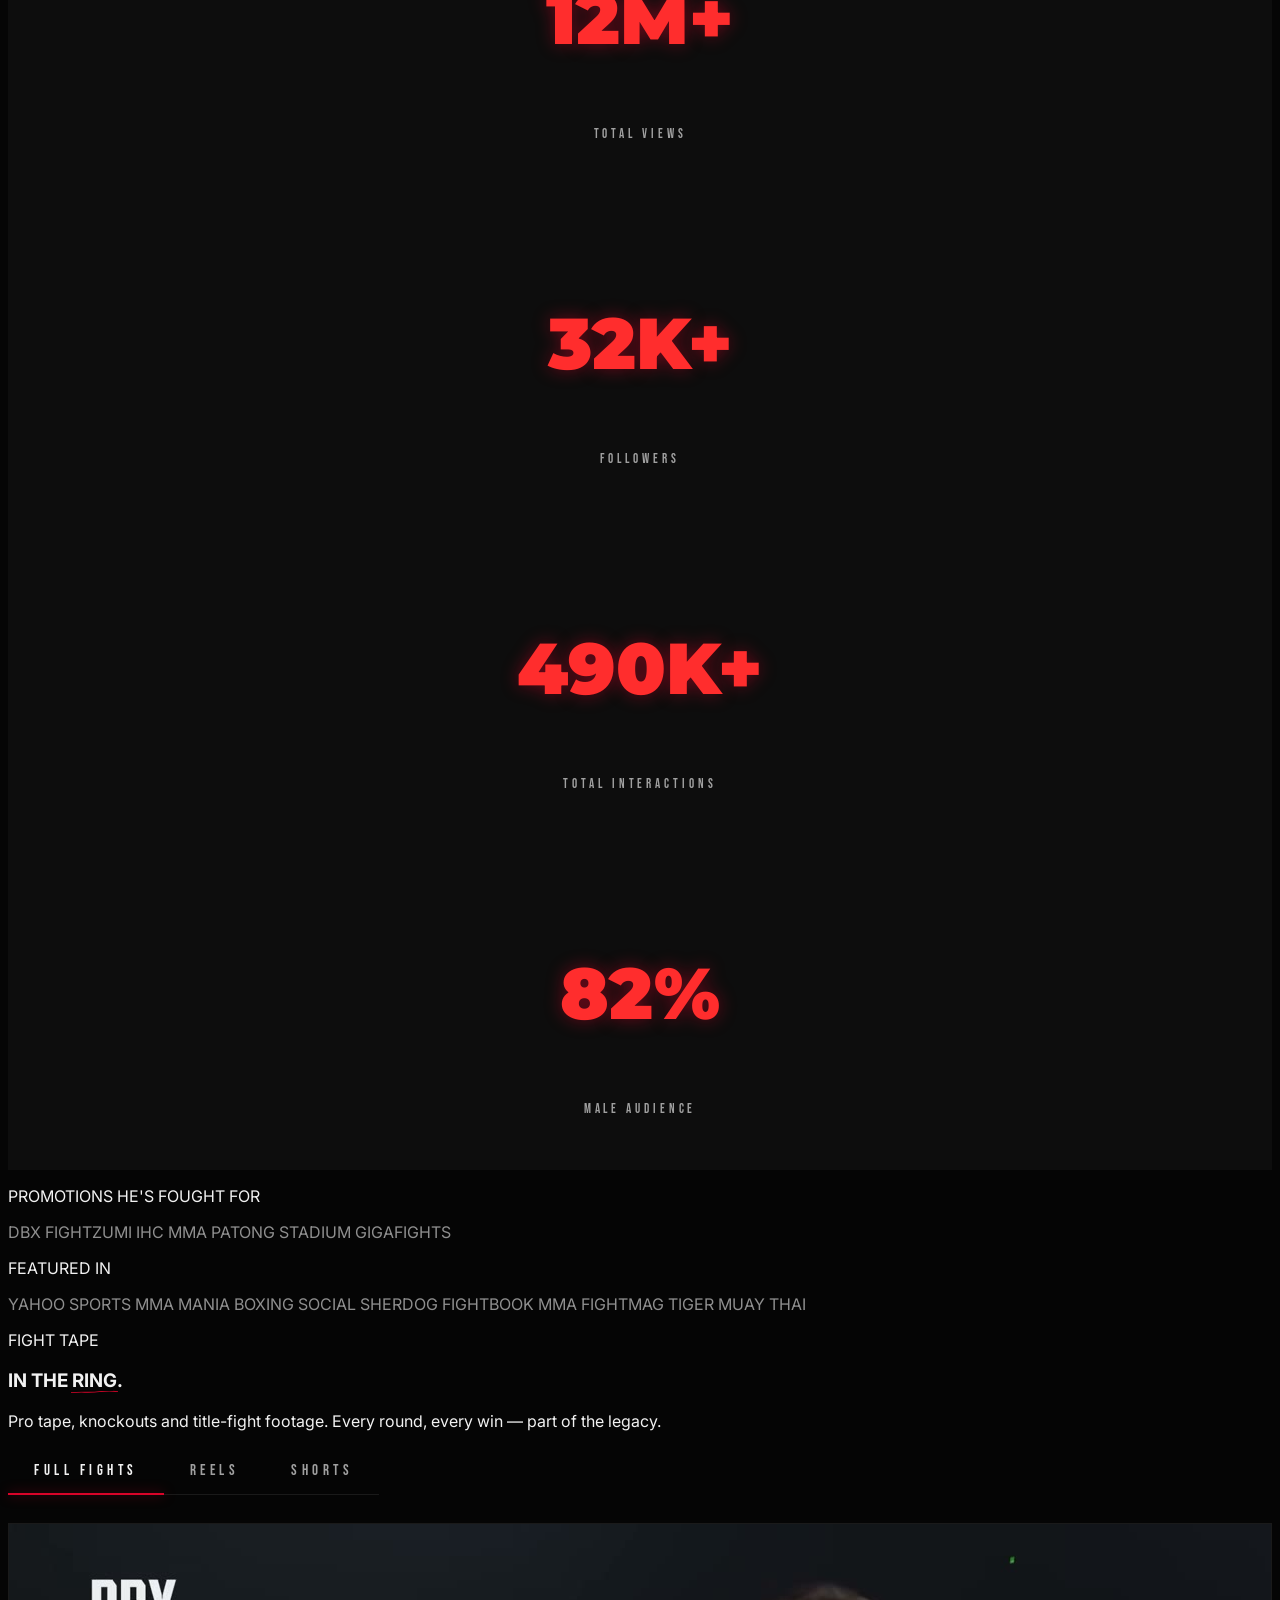
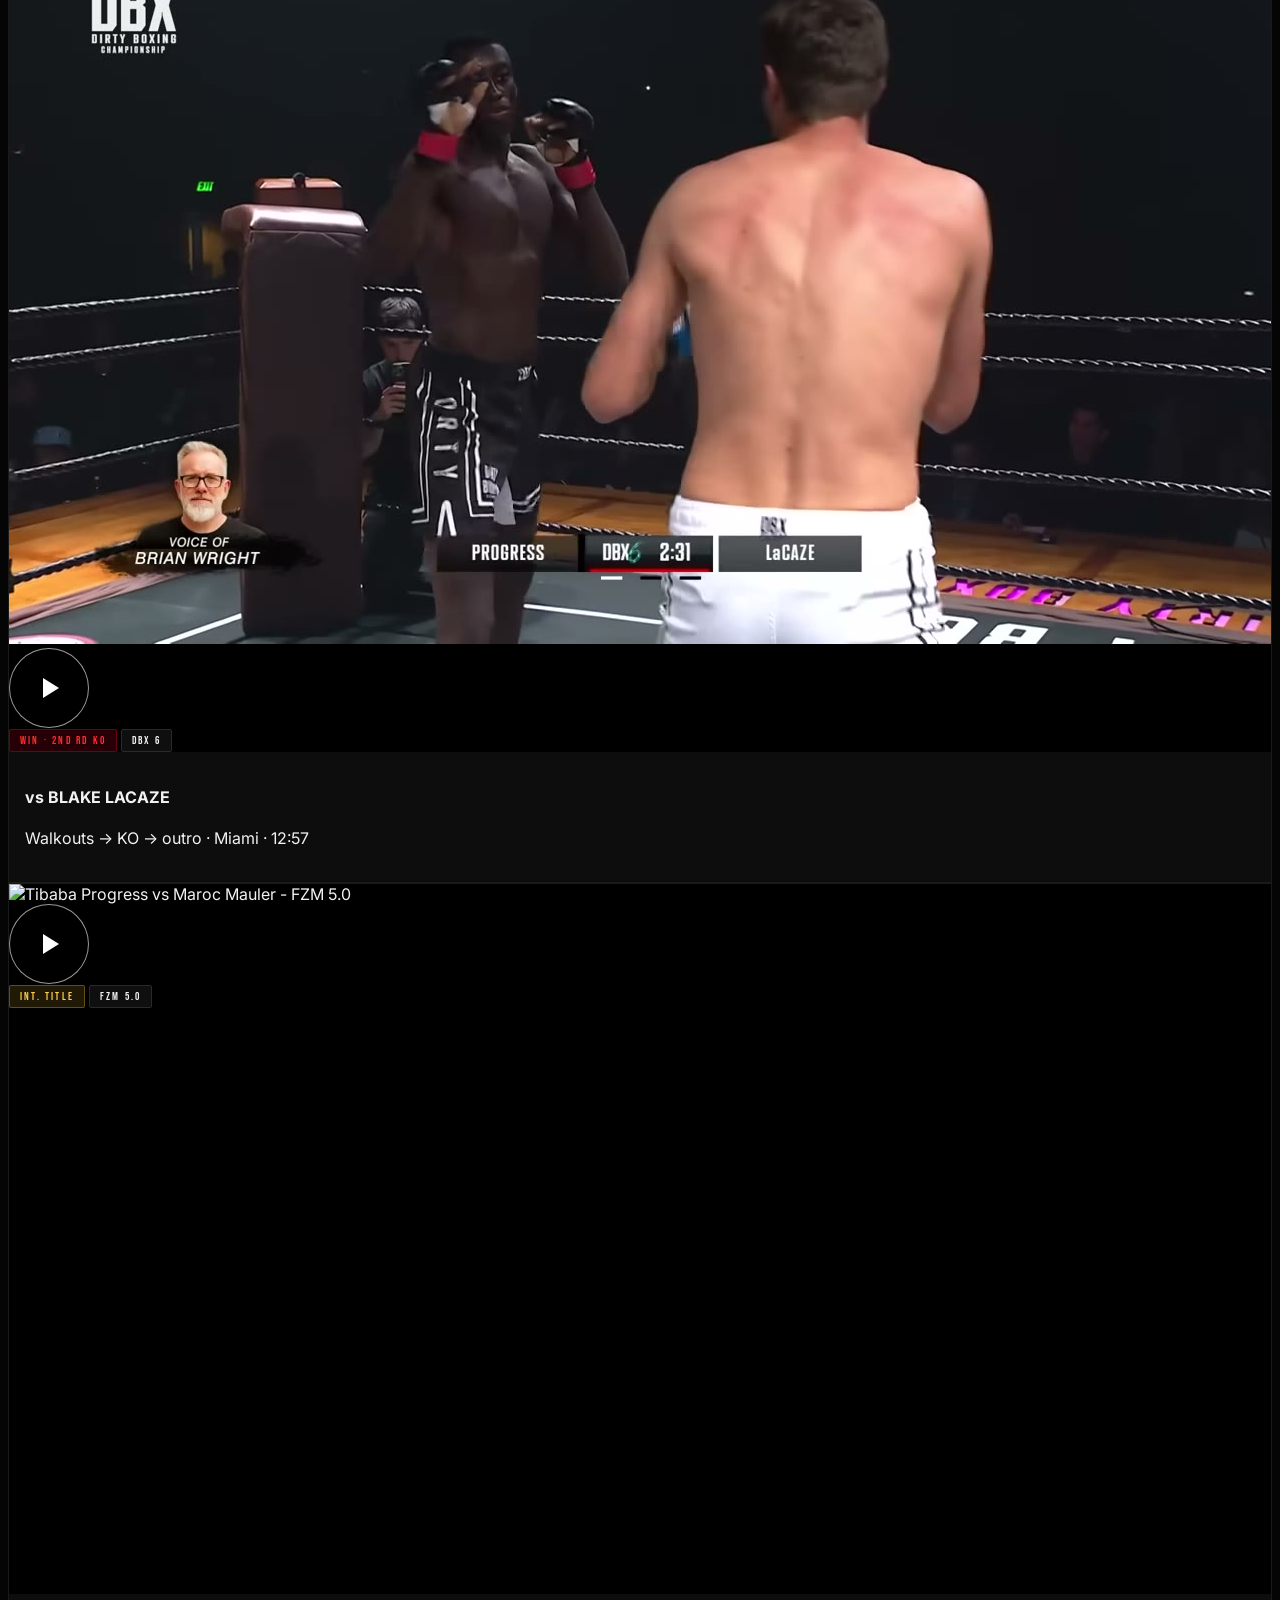
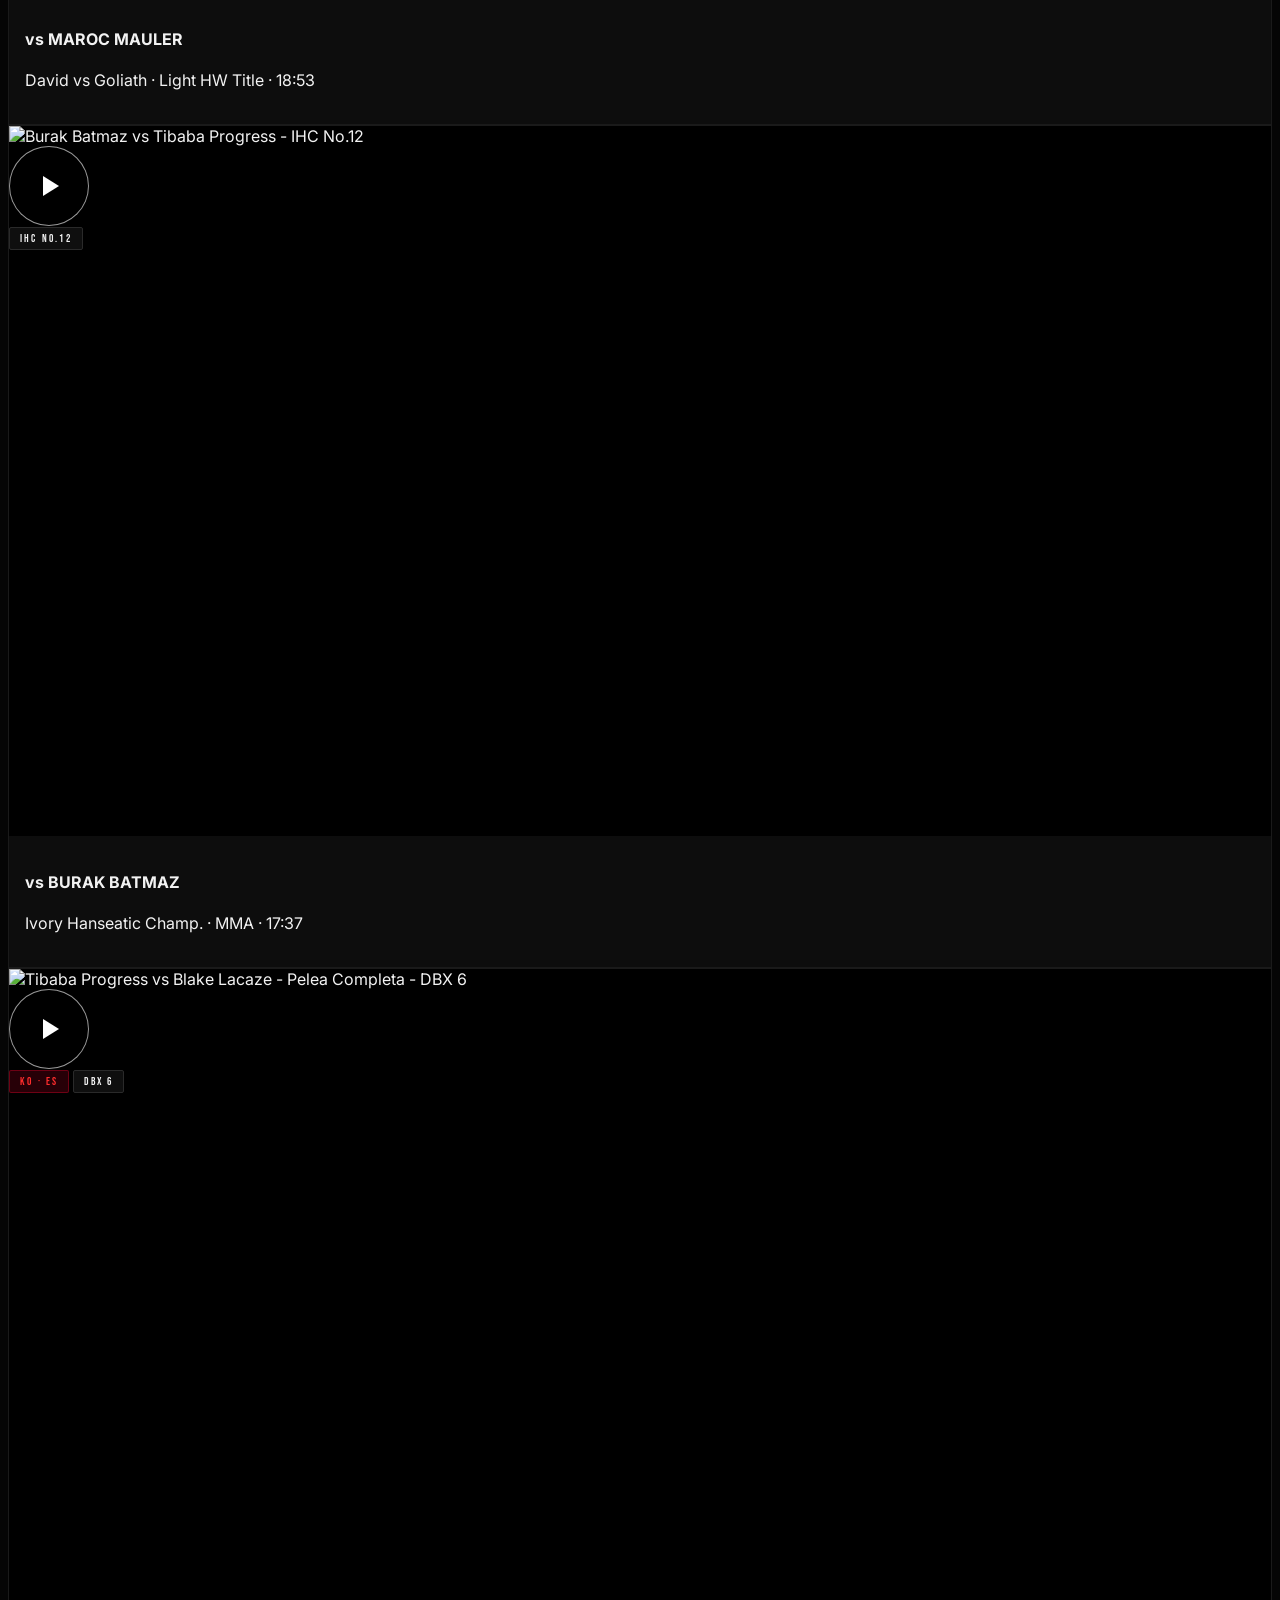
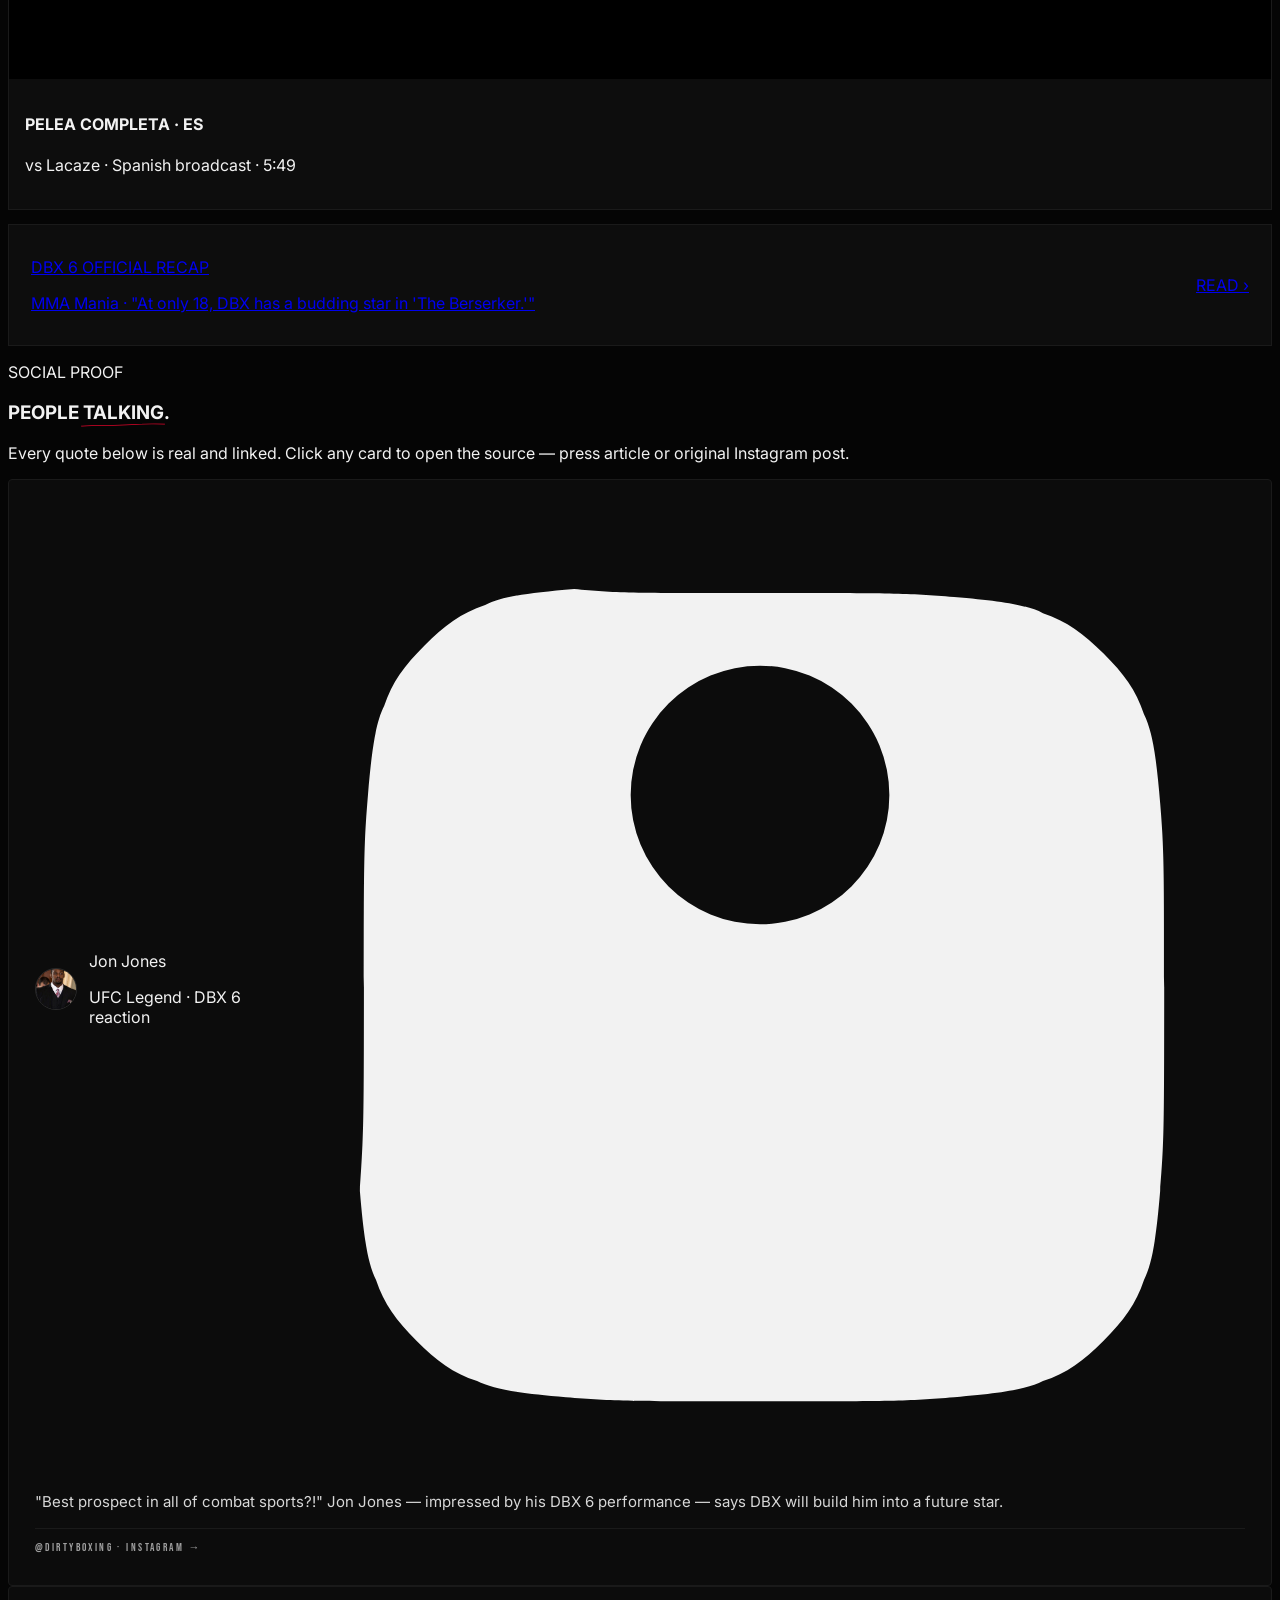
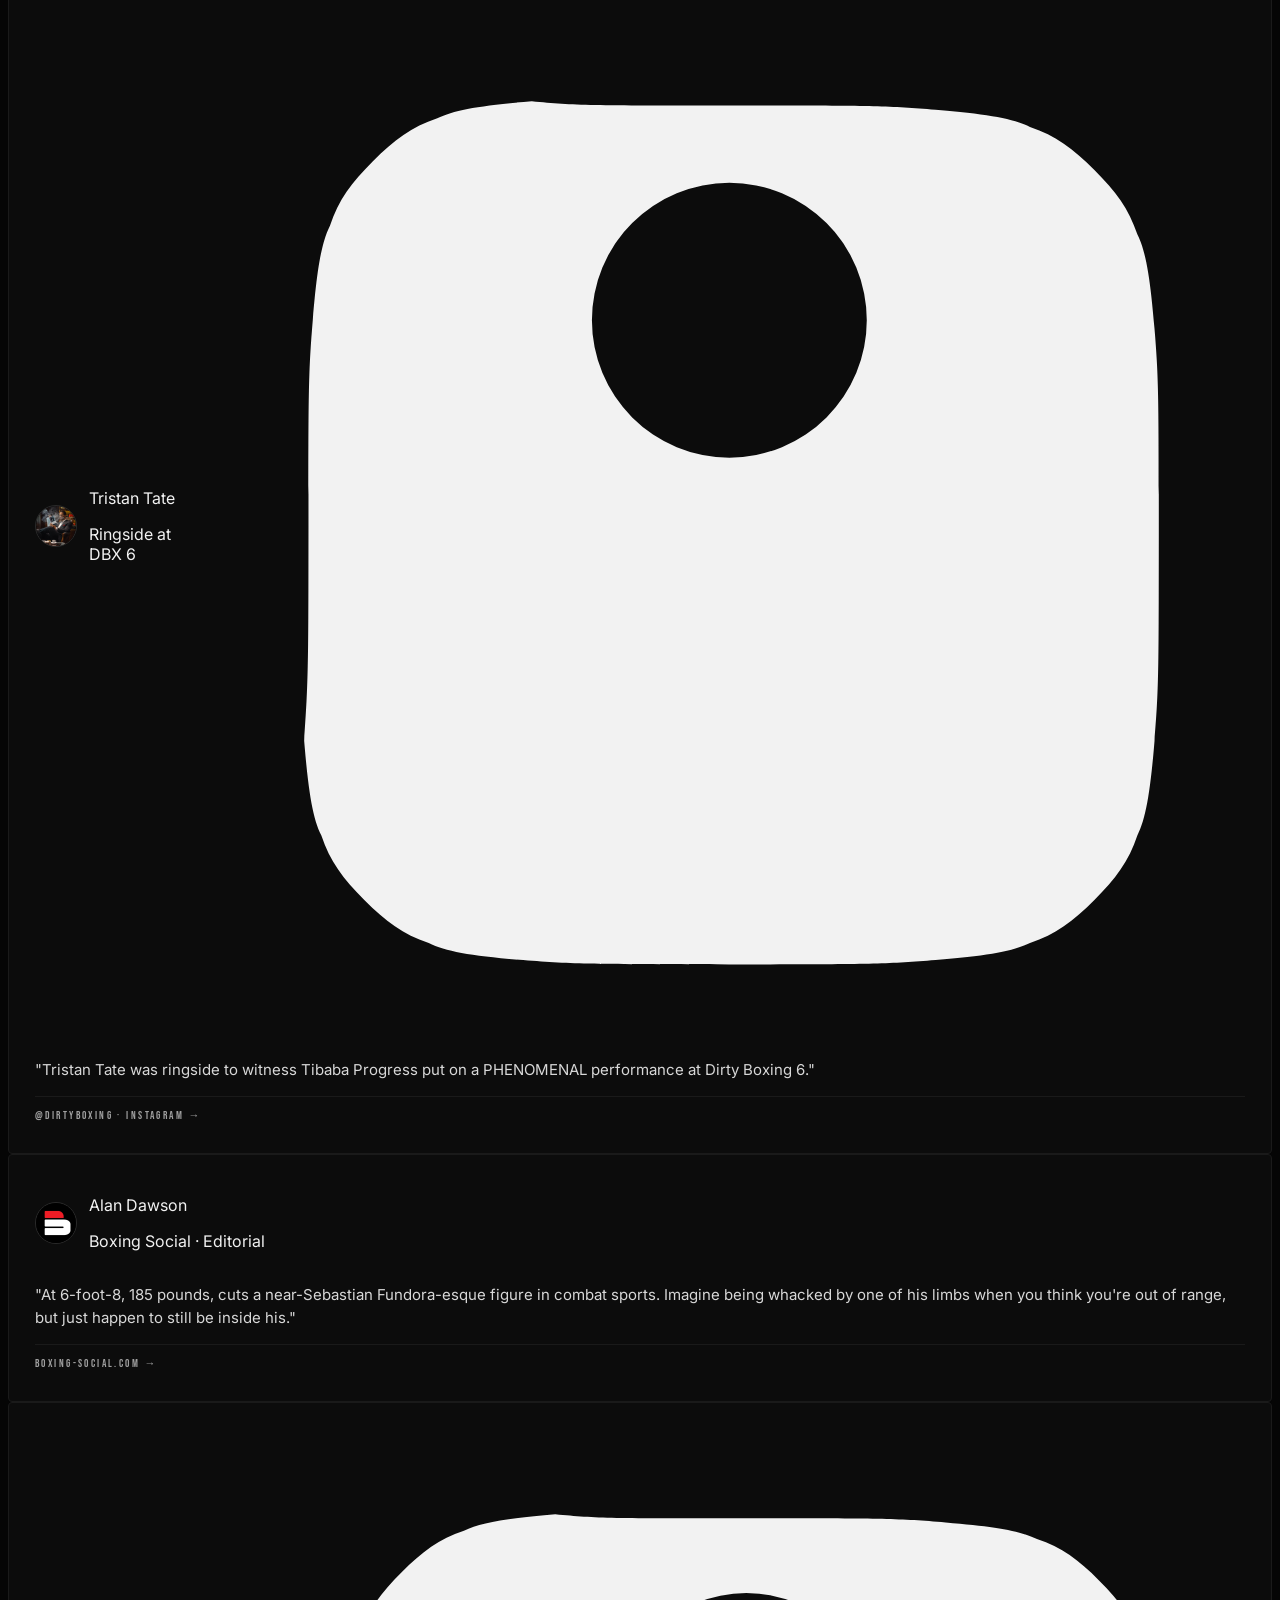
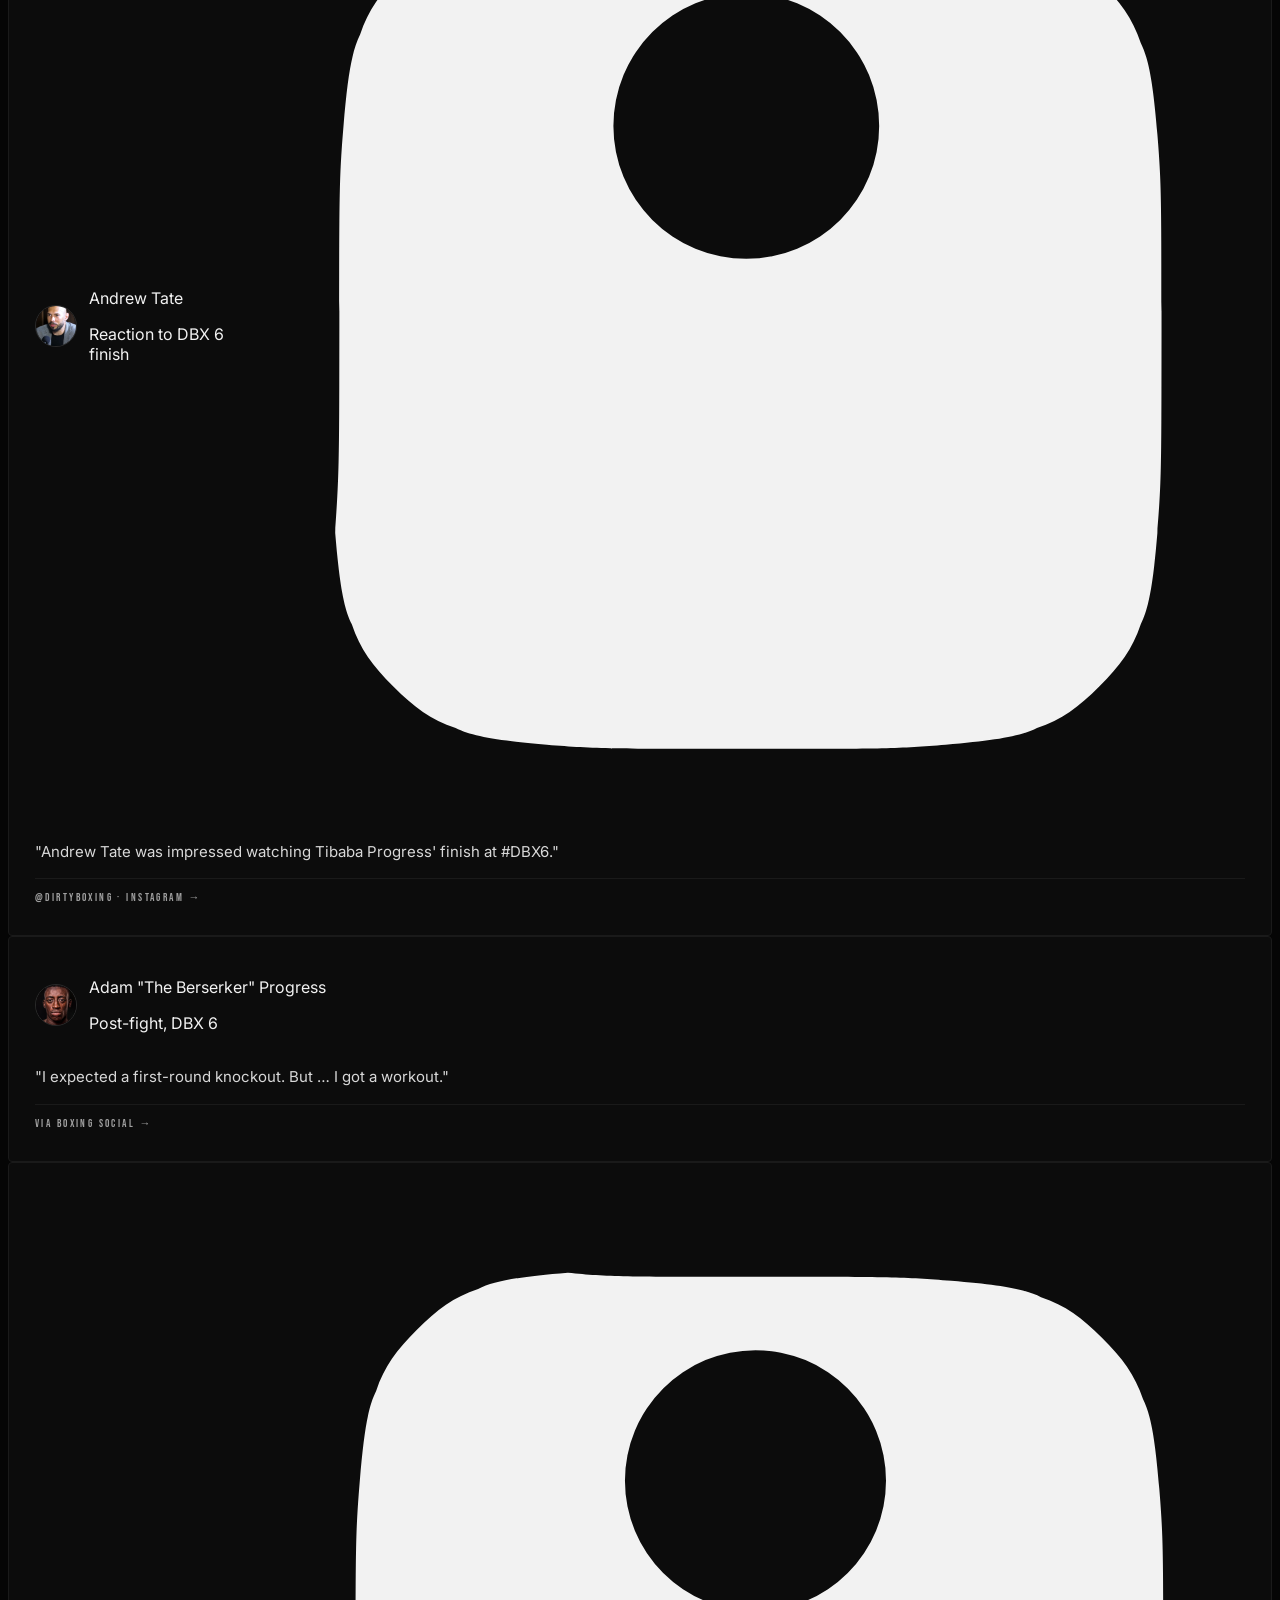
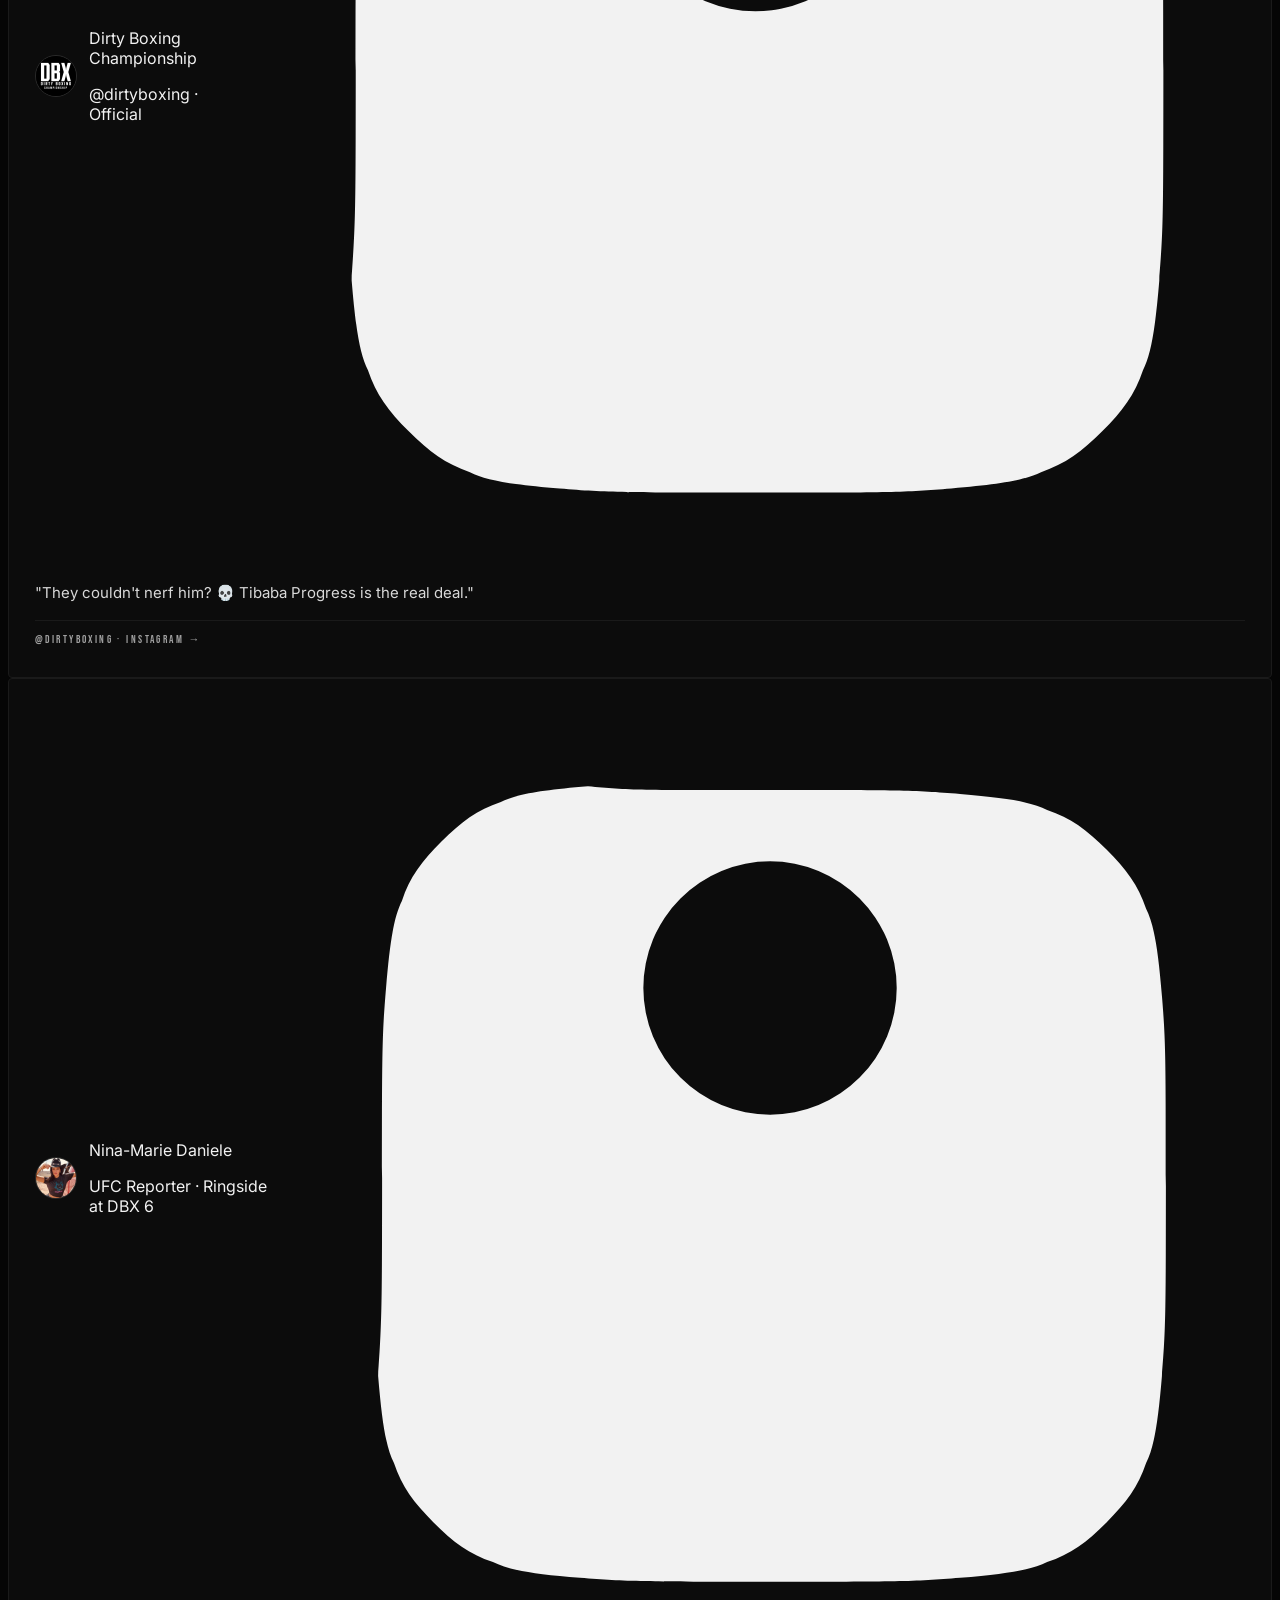
==== commit 1c9869f4: "Wire editable social links + keep fallback on empty attr values" ====
--- a/index.html
+++ b/index.html
@@ -76,10 +76,10 @@
     </nav>
 
     <div class="flex items-center gap-4 text-text2">
-      <a aria-label="Instagram" href="https://www.instagram.com/tibaba.prg/" target="_blank" rel="noopener" class="social-ico hidden sm:inline-flex">
+      <a aria-label="Instagram" data-social="instagram" href="https://www.instagram.com/tibaba.prg/" target="_blank" rel="noopener" class="social-ico hidden sm:inline-flex">
         <svg viewBox="0 0 24 24" class="w-4 h-4" fill="currentColor"><path d="M12 2.2c3.2 0 3.6 0 4.8.1 1.2.1 1.8.2 2.2.4.6.2 1 .5 1.5 1s.8.9 1 1.5c.2.4.3 1 .4 2.2.1 1.2.1 1.6.1 4.8s0 3.6-.1 4.8c-.1 1.2-.2 1.8-.4 2.2-.2.6-.5 1-1 1.5s-.9.8-1.5 1c-.4.2-1 .3-2.2.4-1.2.1-1.6.1-4.8.1s-3.6 0-4.8-.1c-1.2-.1-1.8-.2-2.2-.4-.6-.2-1-.5-1.5-1s-.8-.9-1-1.5c-.2-.4-.3-1-.4-2.2C2.2 15.6 2.2 15.2 2.2 12s0-3.6.1-4.8c.1-1.2.2-1.8.4-2.2.2-.6.5-1 1-1.5s.9-.8 1.5-1c.4-.2 1-.3 2.2-.4C8.4 2.2 8.8 2.2 12 2.2zm0 1.8c-3.1 0-3.5 0-4.7.1-1 0-1.6.2-1.9.3-.5.2-.8.4-1.2.8s-.6.7-.8 1.2c-.1.3-.3.9-.3 1.9-.1 1.2-.1 1.6-.1 4.7s0 3.5.1 4.7c0 1 .2 1.6.3 1.9.2.5.4.8.8 1.2s.7.6 1.2.8c.3.1.9.3 1.9.3 1.2.1 1.6.1 4.7.1s3.5 0 4.7-.1c1 0 1.6-.2 1.9-.3.5-.2.8-.4 1.2-.8s.6-.7.8-1.2c.1-.3.3-.9.3-1.9.1-1.2.1-1.6.1-4.7s0-3.5-.1-4.7c0-1-.2-1.6-.3-1.9-.2-.5-.4-.8-.8-1.2s-.7-.6-1.2-.8c-.3-.1-.9-.3-1.9-.3-1.2-.1-1.6-.1-4.7-.1zm0 3a5 5 0 1 1 0 10 5 5 0 0 1 0-10zm0 1.8a3.2 3.2 0 1 0 0 6.4 3.2 3.2 0 0 0 0-6.4zm5.2-2a1.2 1.2 0 1 1 0 2.4 1.2 1.2 0 0 1 0-2.4z"/></svg>
       </a>
-      <a aria-label="TikTok" href="https://www.tiktok.com/@adam.prg84" target="_blank" rel="noopener" class="social-ico hidden sm:inline-flex">
+      <a aria-label="TikTok" data-social="tiktok" href="https://www.tiktok.com/@adam.prg84" target="_blank" rel="noopener" class="social-ico hidden sm:inline-flex">
         <svg viewBox="0 0 24 24" class="w-4 h-4" fill="currentColor"><path d="M19.6 8.5a6.7 6.7 0 0 1-4-1.3v7.4a5.6 5.6 0 1 1-5.6-5.6c.3 0 .6 0 .9.1V12a3 3 0 1 0 2 2.8V2h2.5a4.1 4.1 0 0 0 4.2 4z"/></svg>
       </a>
 
@@ -101,10 +101,10 @@
       <a href="#media"   class="mobile-link">MEDIA</a>
       <a href="#contact" class="mobile-link">CONTACT</a>
       <div class="mobile-socials">
-        <a aria-label="Instagram" href="https://www.instagram.com/tibaba.prg/" target="_blank" rel="noopener" class="social-ico">
+        <a aria-label="Instagram" data-social="instagram" href="https://www.instagram.com/tibaba.prg/" target="_blank" rel="noopener" class="social-ico">
           <svg viewBox="0 0 24 24" class="w-4 h-4" fill="currentColor"><path d="M12 2.2c3.2 0 3.6 0 4.8.1 1.2.1 1.8.2 2.2.4.6.2 1 .5 1.5 1s.8.9 1 1.5c.2.4.3 1 .4 2.2.1 1.2.1 1.6.1 4.8s0 3.6-.1 4.8c-.1 1.2-.2 1.8-.4 2.2-.2.6-.5 1-1 1.5s-.9.8-1.5 1c-.4.2-1 .3-2.2.4-1.2.1-1.6.1-4.8.1s-3.6 0-4.8-.1c-1.2-.1-1.8-.2-2.2-.4-.6-.2-1-.5-1.5-1s-.8-.9-1-1.5c-.2-.4-.3-1-.4-2.2C2.2 15.6 2.2 15.2 2.2 12s0-3.6.1-4.8c.1-1.2.2-1.8.4-2.2.2-.6.5-1 1-1.5s.9-.8 1.5-1c.4-.2 1-.3 2.2-.4C8.4 2.2 8.8 2.2 12 2.2zm0 1.8a3.2 3.2 0 1 0 0 6.4 3.2 3.2 0 0 0 0-6.4z"/></svg>
         </a>
-        <a aria-label="TikTok" href="https://www.tiktok.com/@adam.prg84" target="_blank" rel="noopener" class="social-ico">
+        <a aria-label="TikTok" data-social="tiktok" href="https://www.tiktok.com/@adam.prg84" target="_blank" rel="noopener" class="social-ico">
           <svg viewBox="0 0 24 24" class="w-4 h-4" fill="currentColor"><path d="M19.6 8.5a6.7 6.7 0 0 1-4-1.3v7.4a5.6 5.6 0 1 1-5.6-5.6c.3 0 .6 0 .9.1V12a3 3 0 1 0 2 2.8V2h2.5a4.1 4.1 0 0 0 4.2 4z"/></svg>
         </a>
       </div>
@@ -1580,10 +1580,10 @@
   <div class="max-w-[1400px] mx-auto px-6 lg:px-10 py-8 flex flex-col md:flex-row items-center justify-between gap-4">
     <p class="text-text2 text-xs tracking-widest">© 2026 ADAM PROGRESS · ALL RIGHTS RESERVED</p>
     <div class="flex items-center gap-5 text-text2">
-      <a aria-label="Instagram" href="https://www.instagram.com/tibaba.prg/" target="_blank" rel="noopener" class="social-ico">
+      <a aria-label="Instagram" data-social="instagram" href="https://www.instagram.com/tibaba.prg/" target="_blank" rel="noopener" class="social-ico">
         <svg viewBox="0 0 24 24" class="w-4 h-4" fill="currentColor"><path d="M12 2.2c3.2 0 3.6 0 4.8.1 1.2.1 1.8.2 2.2.4.6.2 1 .5 1.5 1s.8.9 1 1.5c.2.4.3 1 .4 2.2.1 1.2.1 1.6.1 4.8s0 3.6-.1 4.8c-.1 1.2-.2 1.8-.4 2.2-.2.6-.5 1-1 1.5s-.9.8-1.5 1c-.4.2-1 .3-2.2.4-1.2.1-1.6.1-4.8.1s-3.6 0-4.8-.1c-1.2-.1-1.8-.2-2.2-.4-.6-.2-1-.5-1.5-1s-.8-.9-1-1.5c-.2-.4-.3-1-.4-2.2C2.2 15.6 2.2 15.2 2.2 12s0-3.6.1-4.8c.1-1.2.2-1.8.4-2.2.2-.6.5-1 1-1.5s.9-.8 1.5-1c.4-.2 1-.3 2.2-.4C8.4 2.2 8.8 2.2 12 2.2zm5.2 4.8a1.2 1.2 0 1 0 0 2.4 1.2 1.2 0 0 0 0-2.4zM12 7a5 5 0 1 0 0 10 5 5 0 0 0 0-10zm0 1.8a3.2 3.2 0 1 1 0 6.4 3.2 3.2 0 0 1 0-6.4z"/></svg>
       </a>
-      <a aria-label="TikTok" href="https://www.tiktok.com/@adam.prg84" target="_blank" rel="noopener" class="social-ico">
+      <a aria-label="TikTok" data-social="tiktok" href="https://www.tiktok.com/@adam.prg84" target="_blank" rel="noopener" class="social-ico">
         <svg viewBox="0 0 24 24" class="w-4 h-4" fill="currentColor"><path d="M19.6 8.5a6.7 6.7 0 0 1-4-1.3v7.4a5.6 5.6 0 1 1-5.6-5.6c.3 0 .6 0 .9.1V12a3 3 0 1 0 2 2.8V2h2.5a4.1 4.1 0 0 0 4.2 4z"/></svg>
       </a>
       
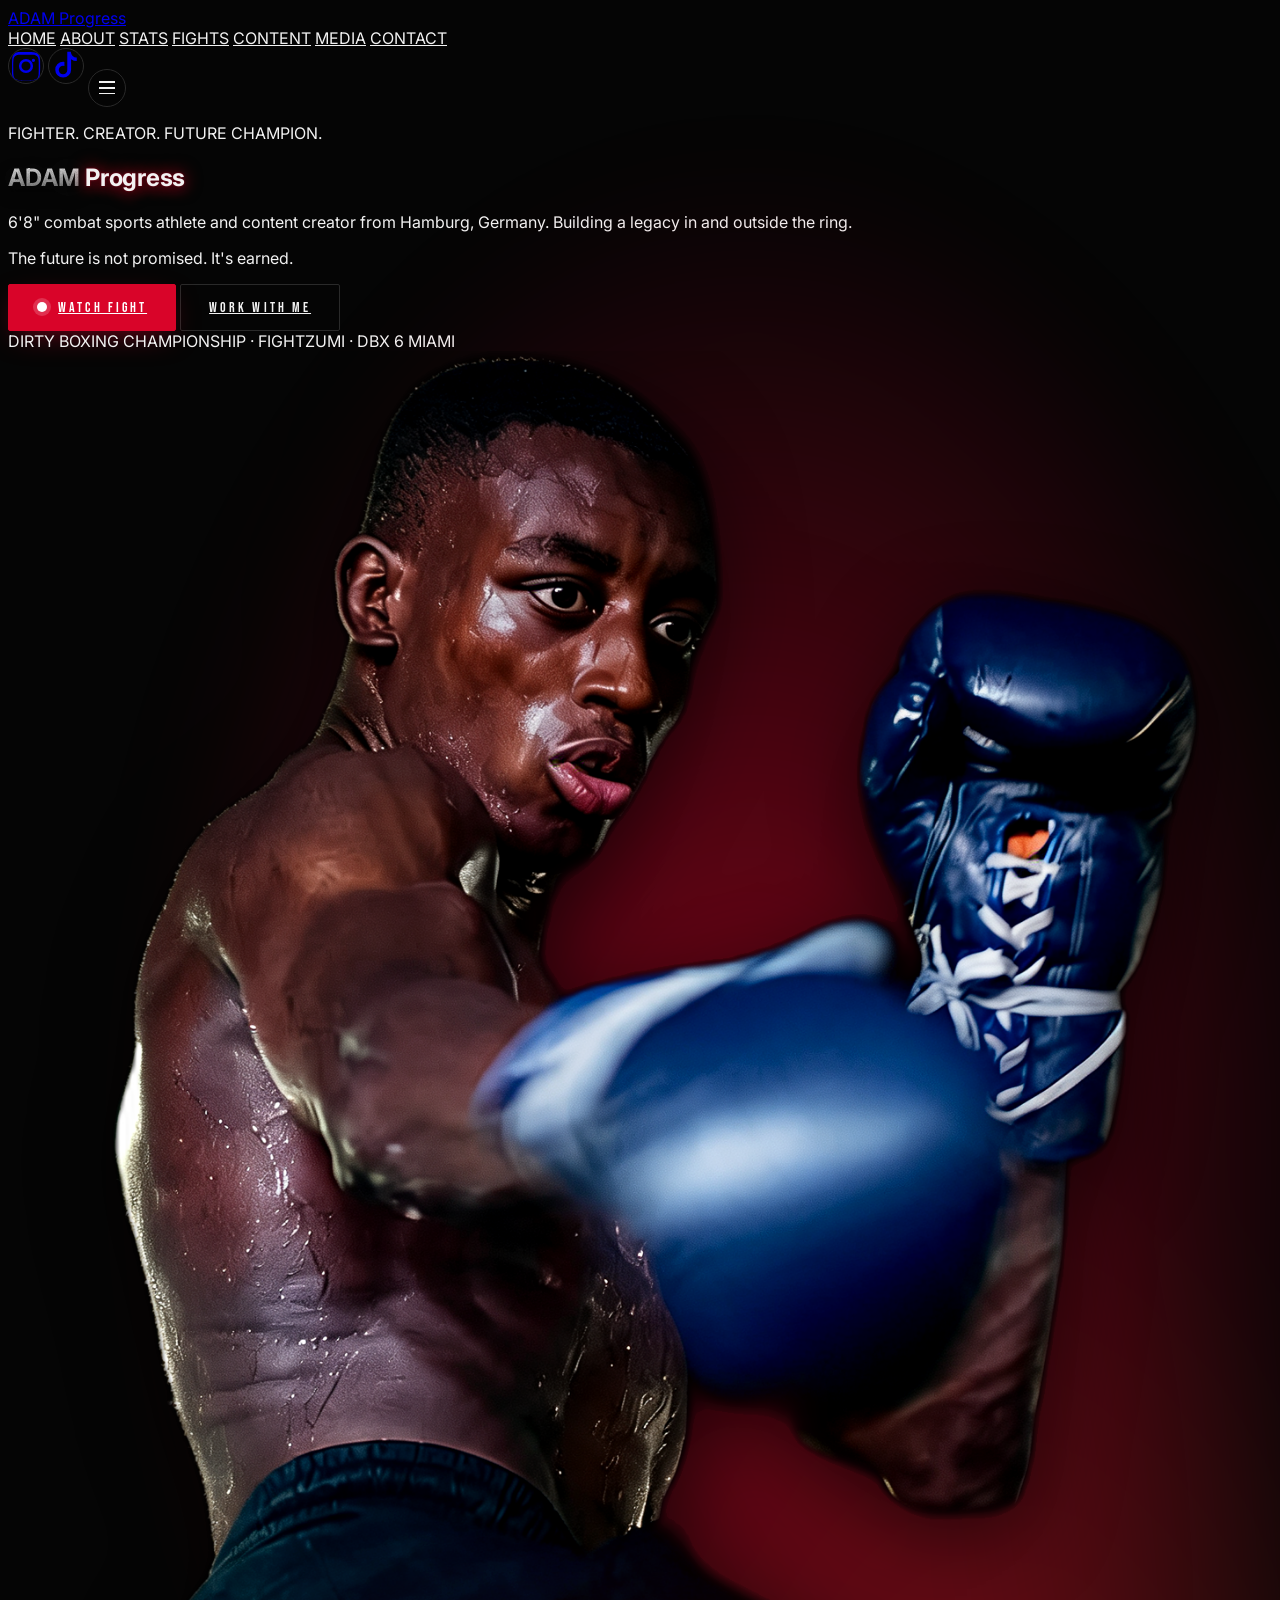
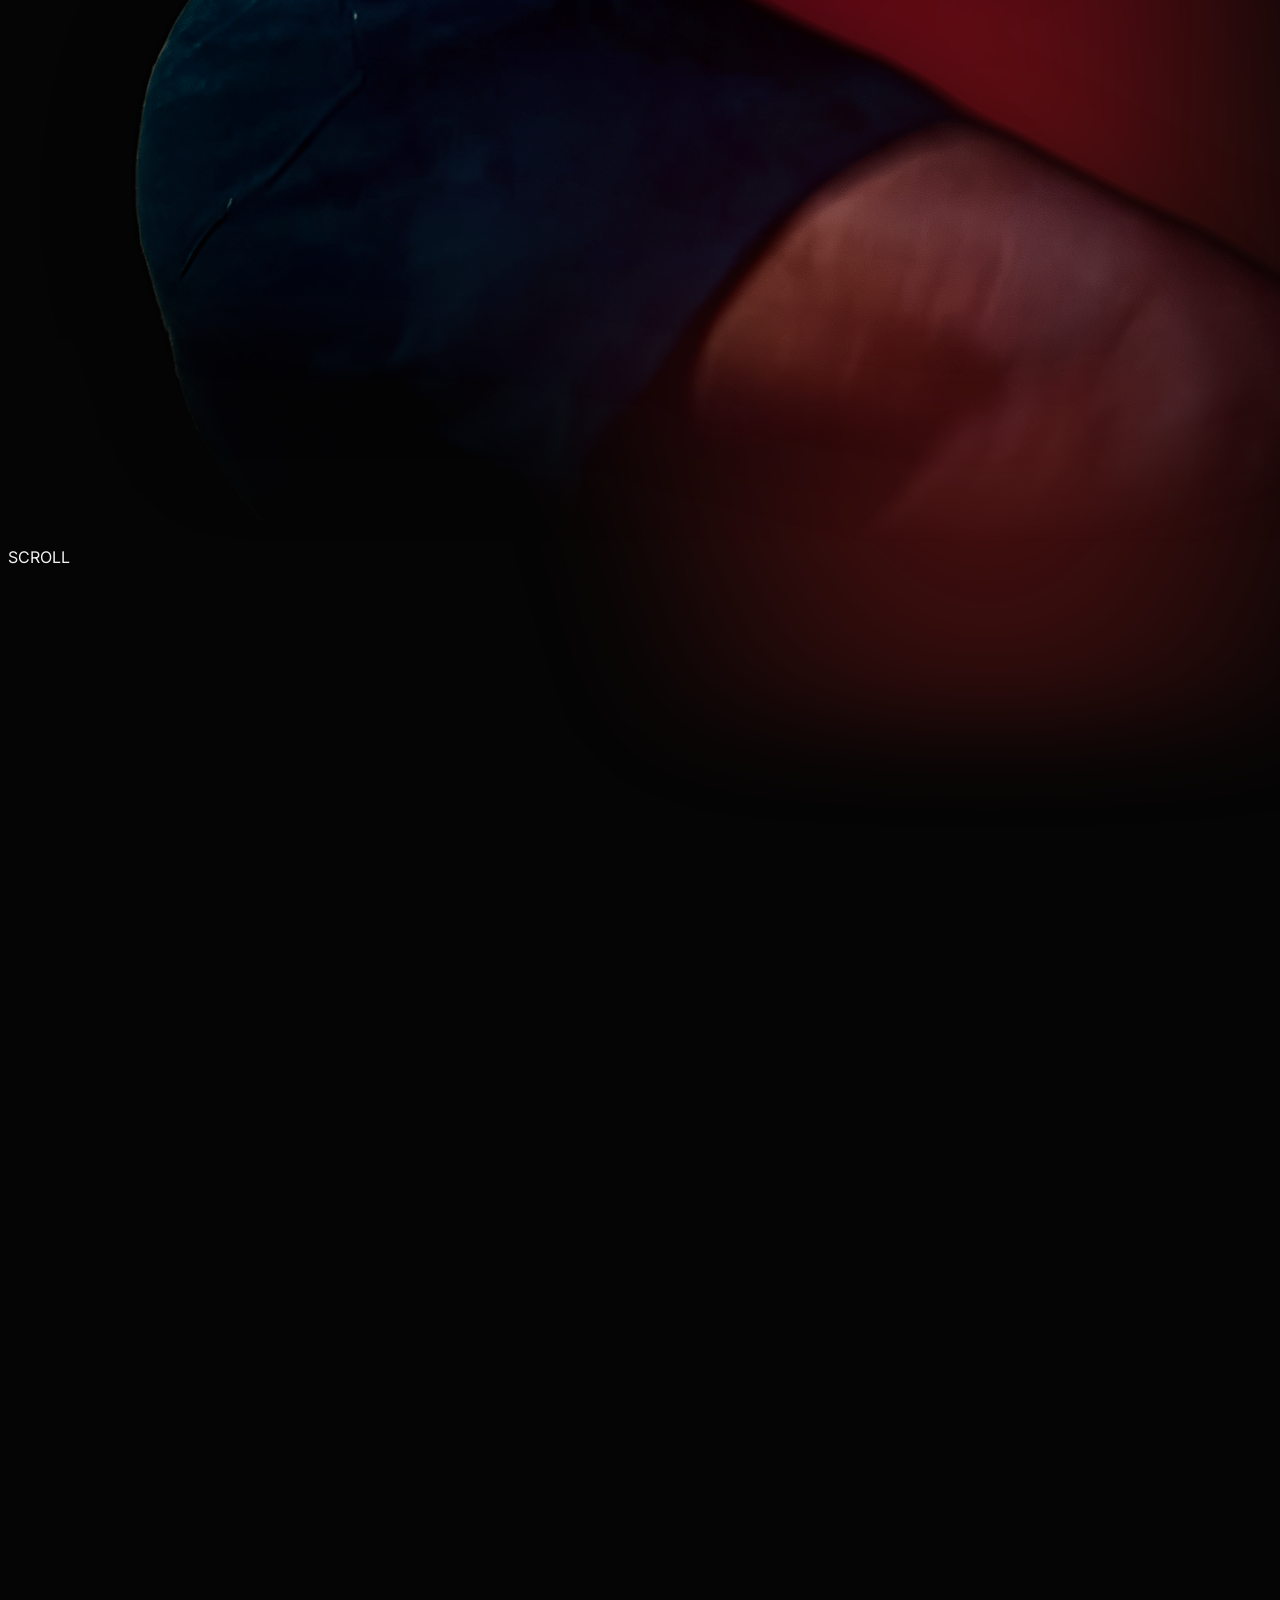
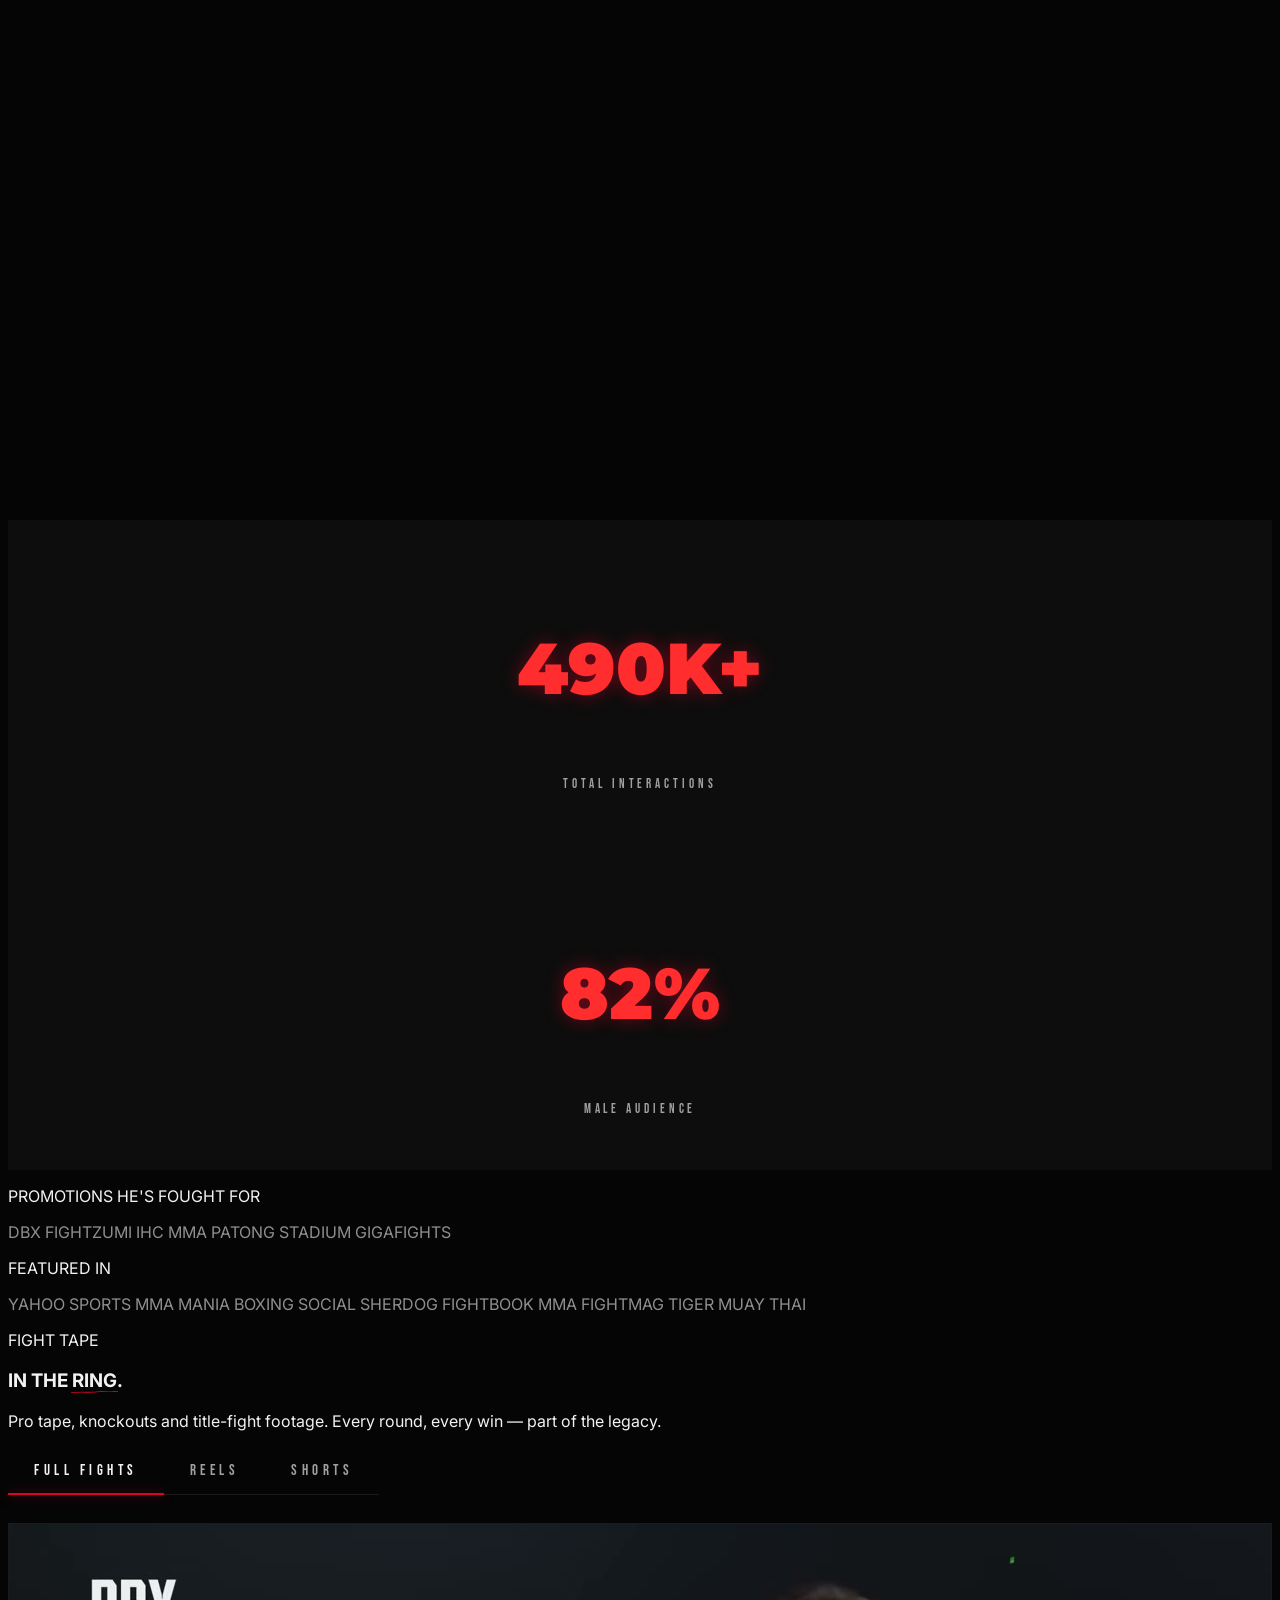
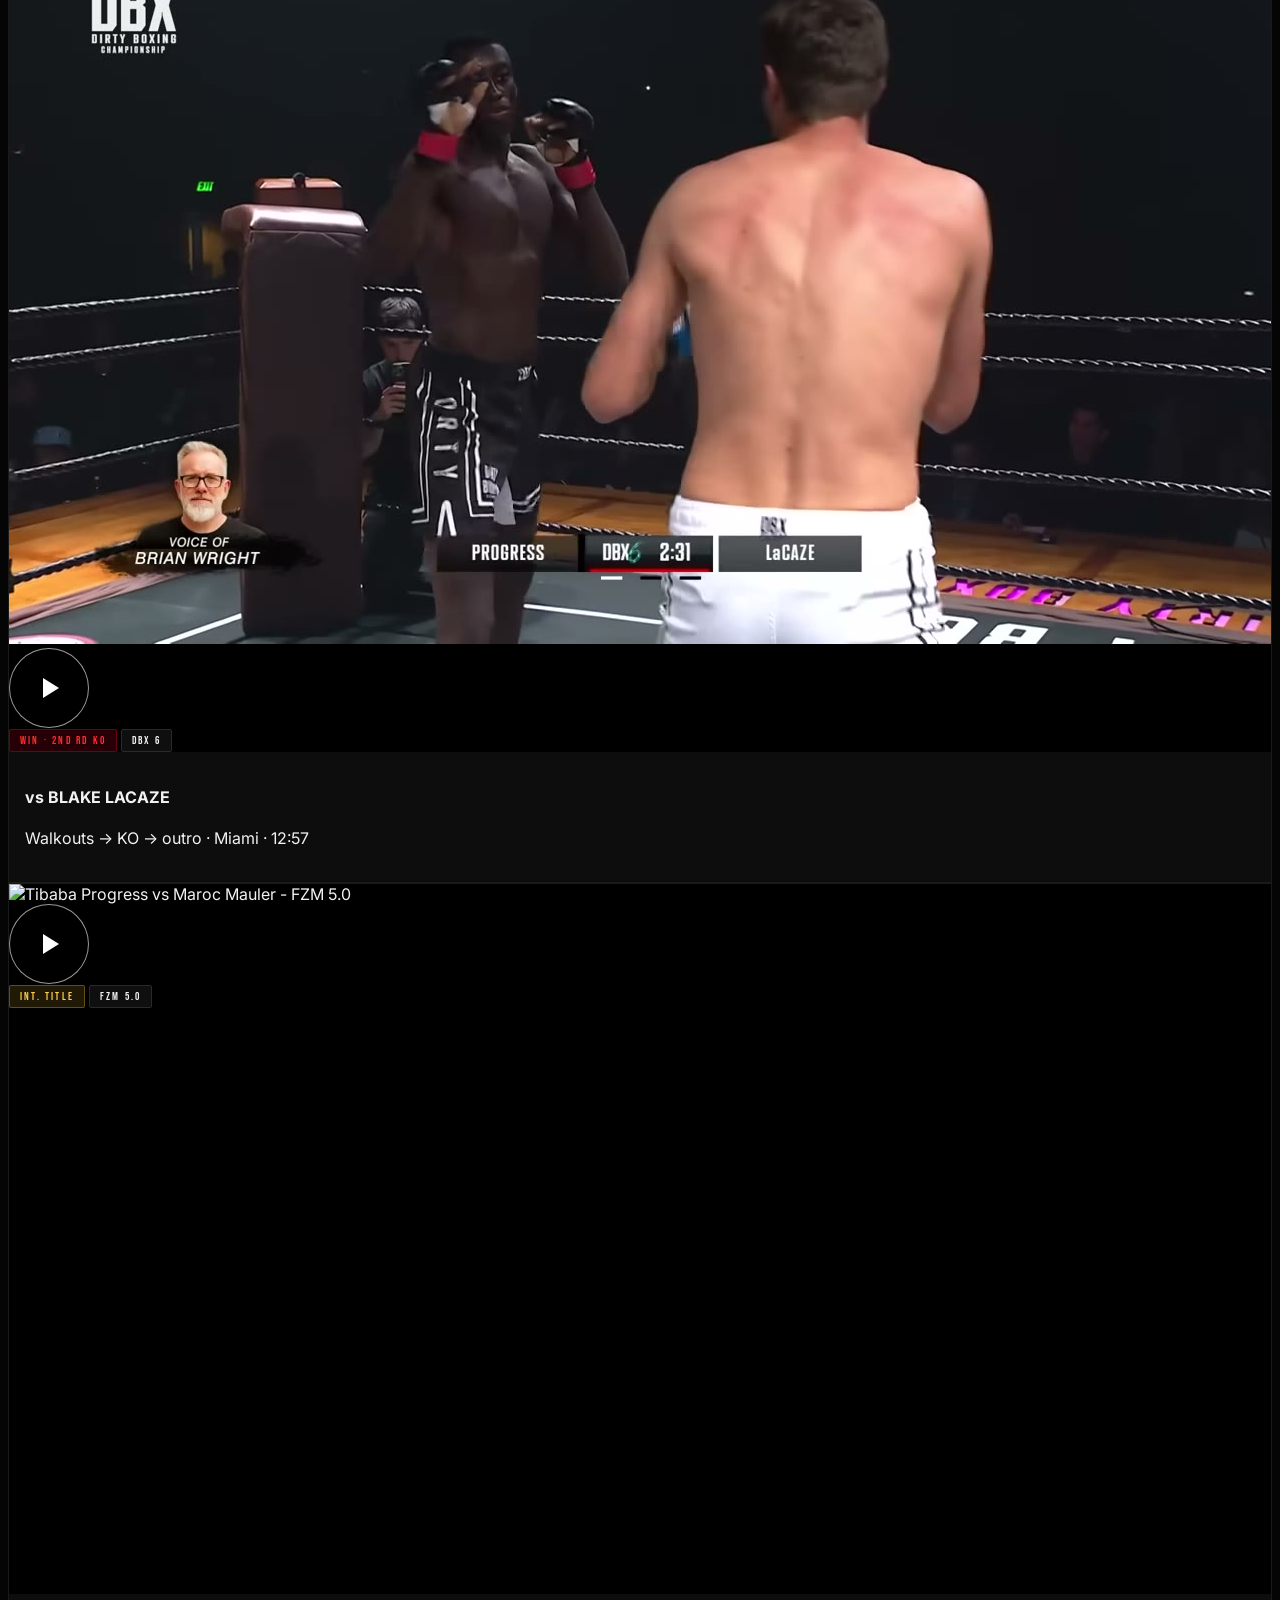
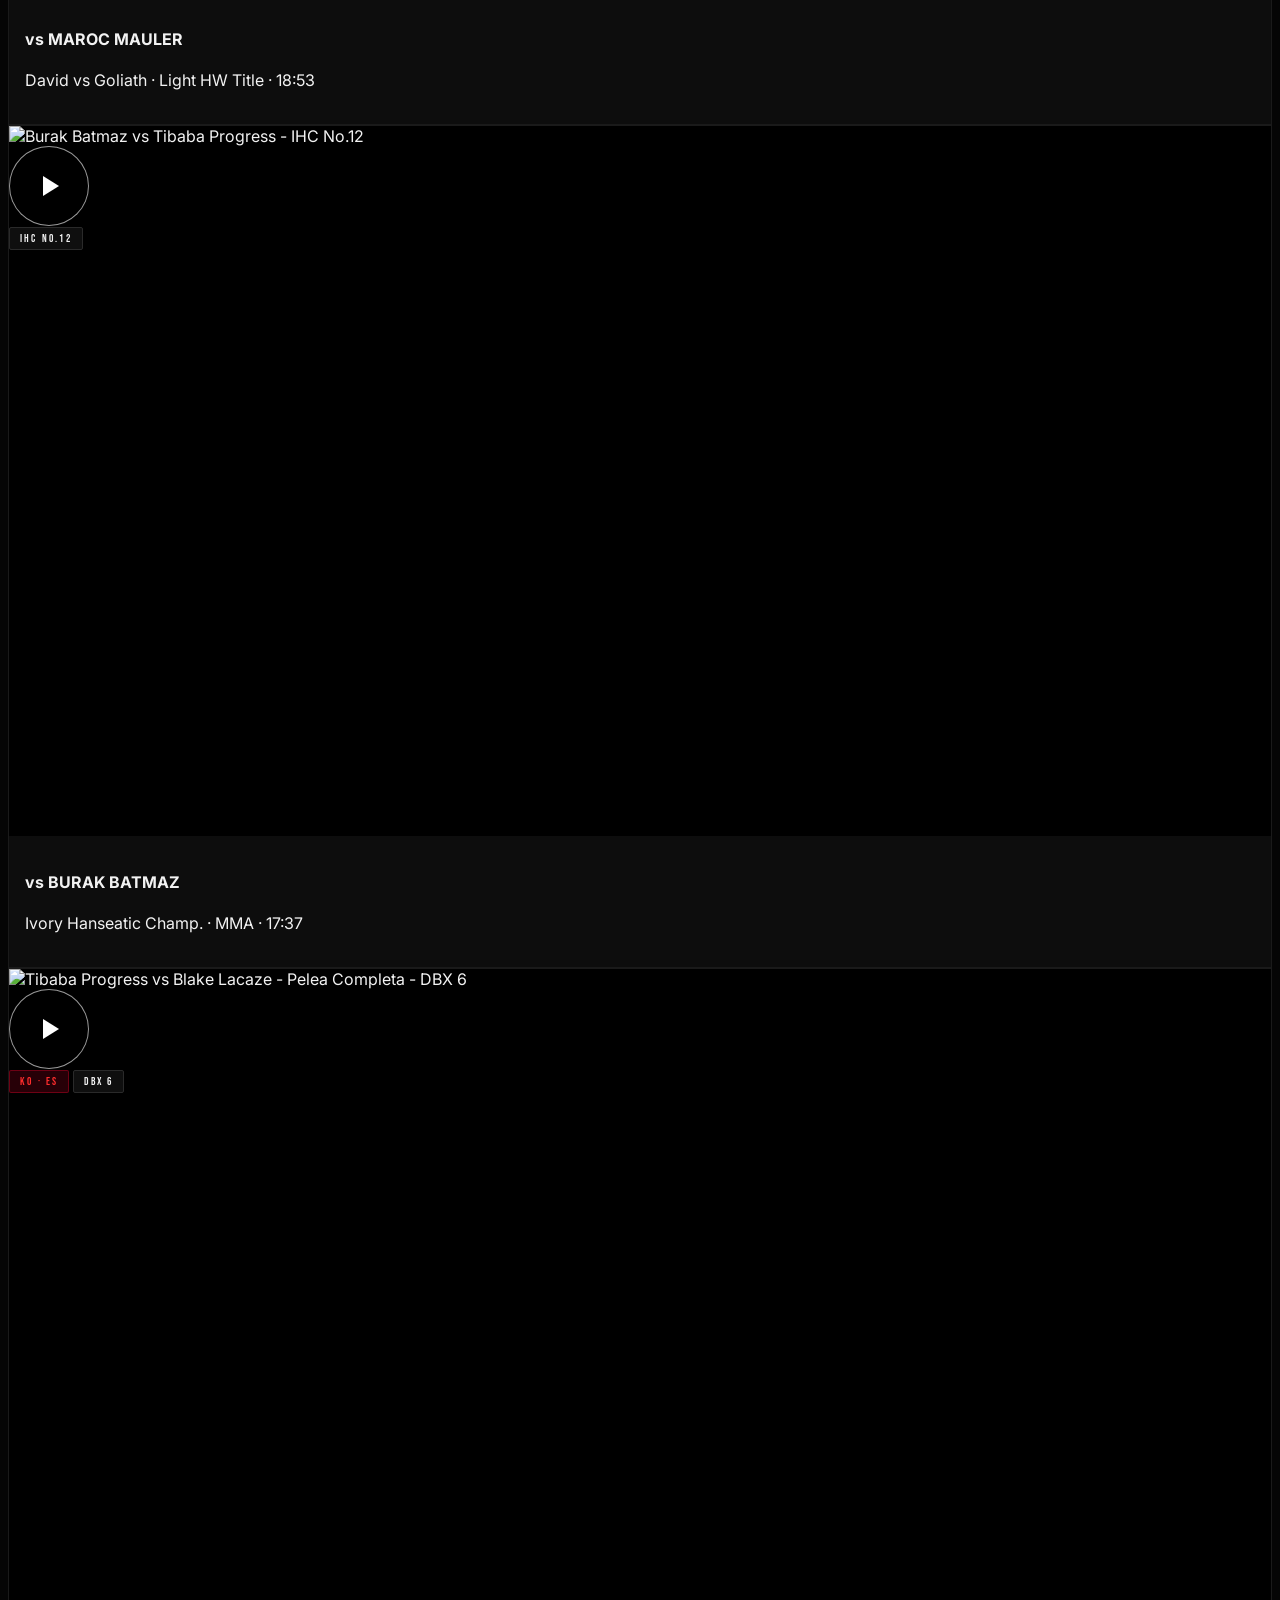
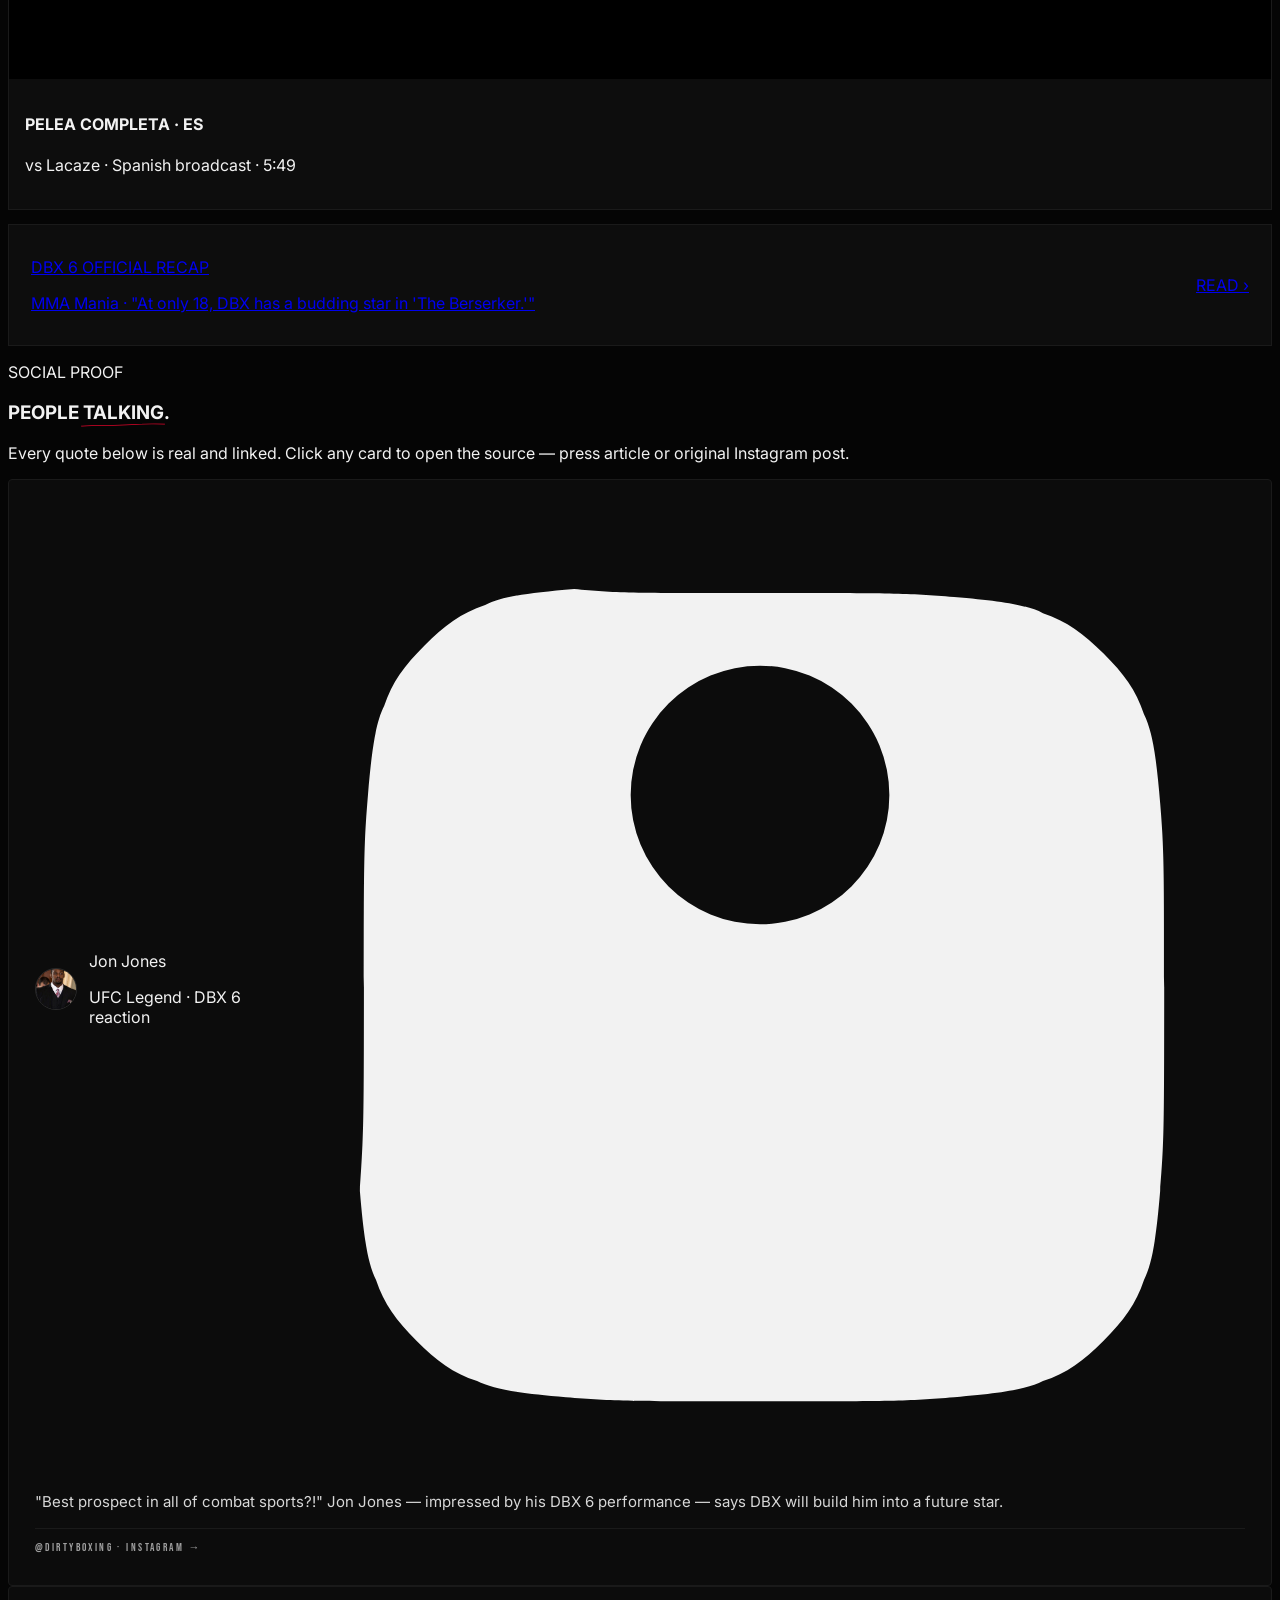
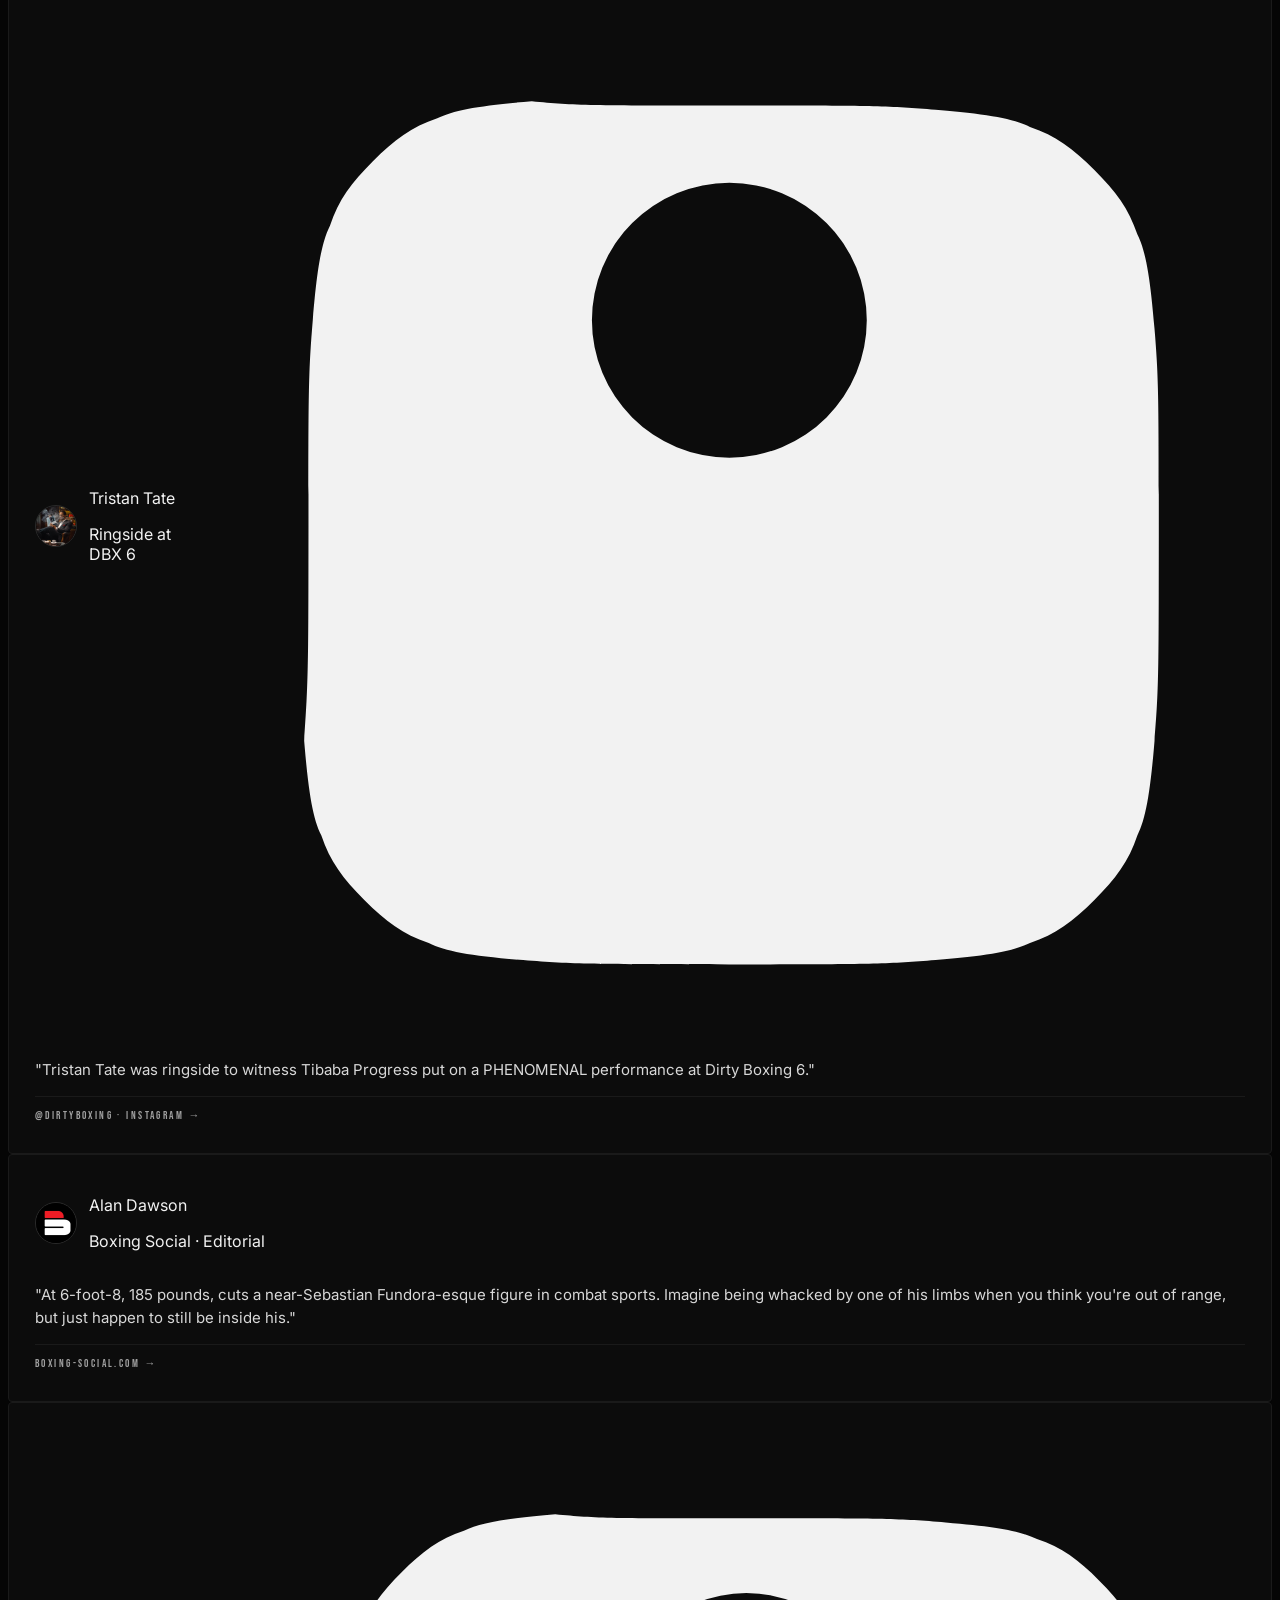
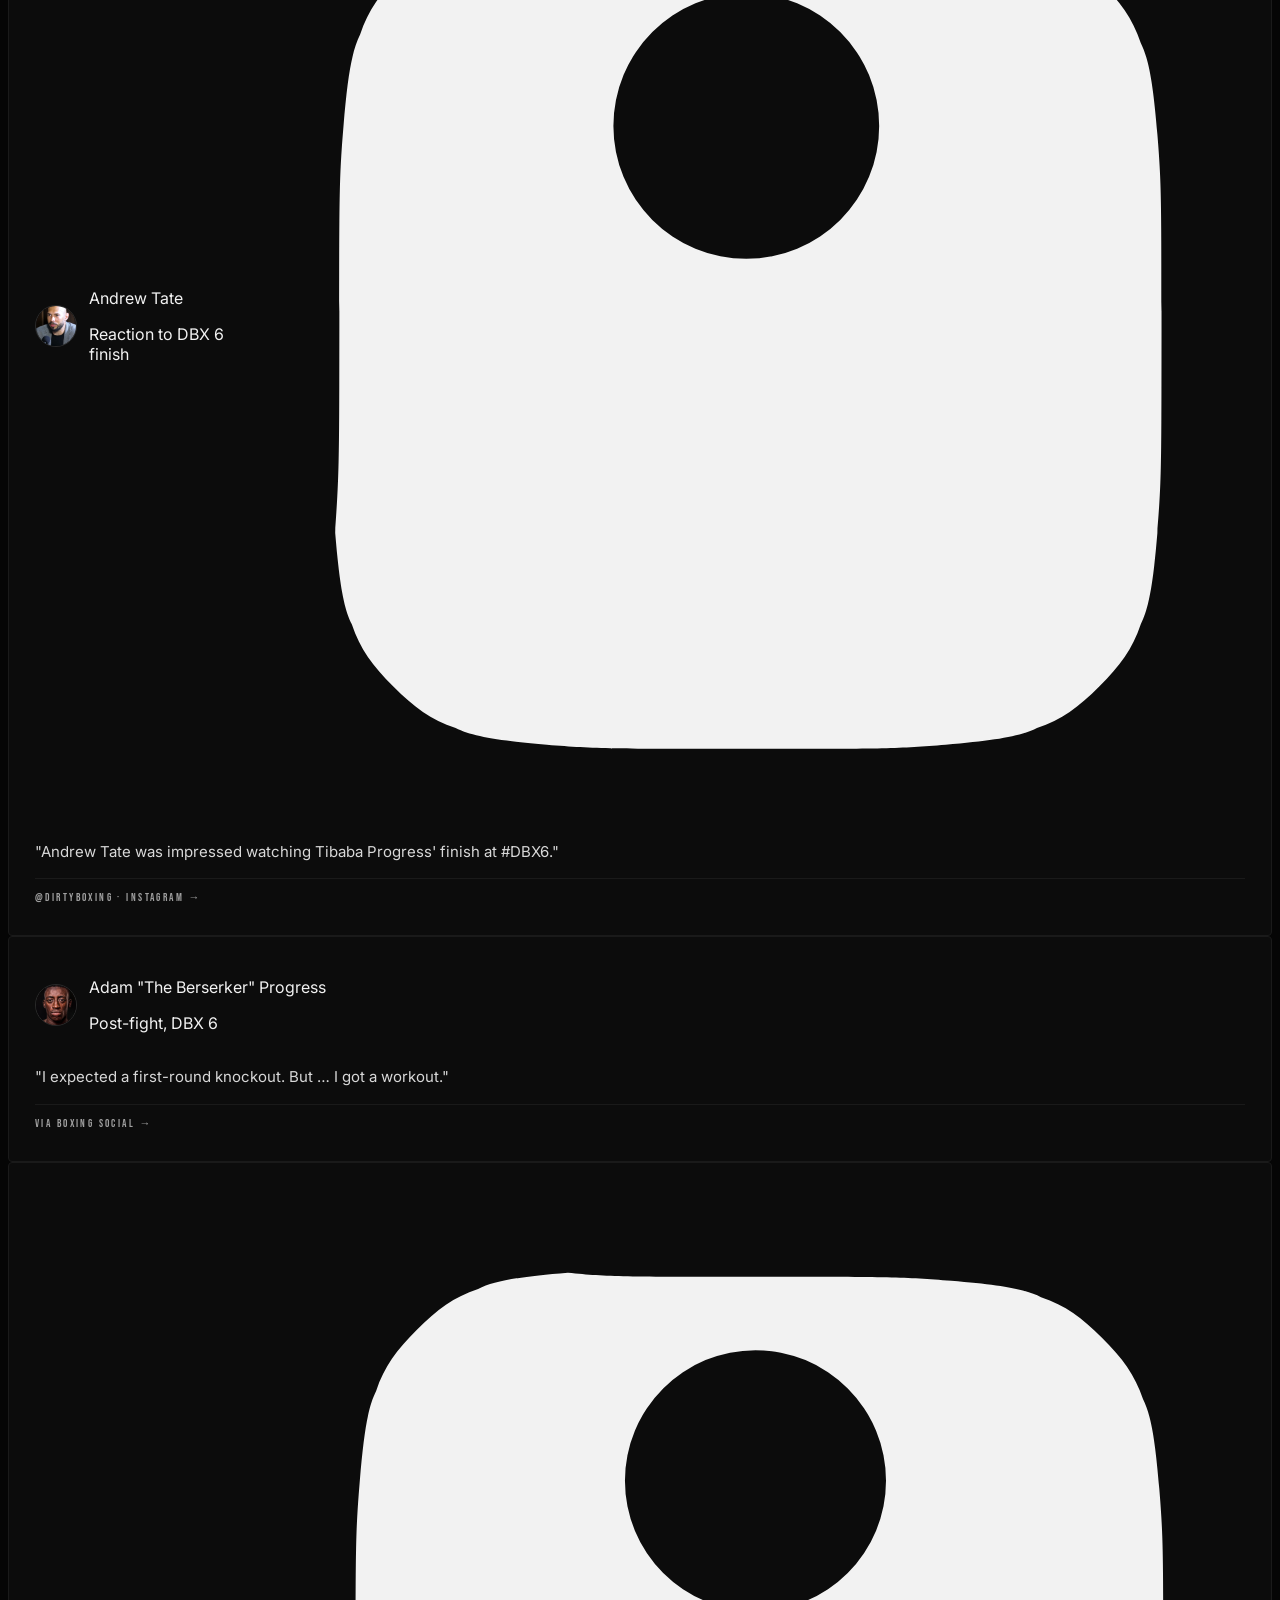
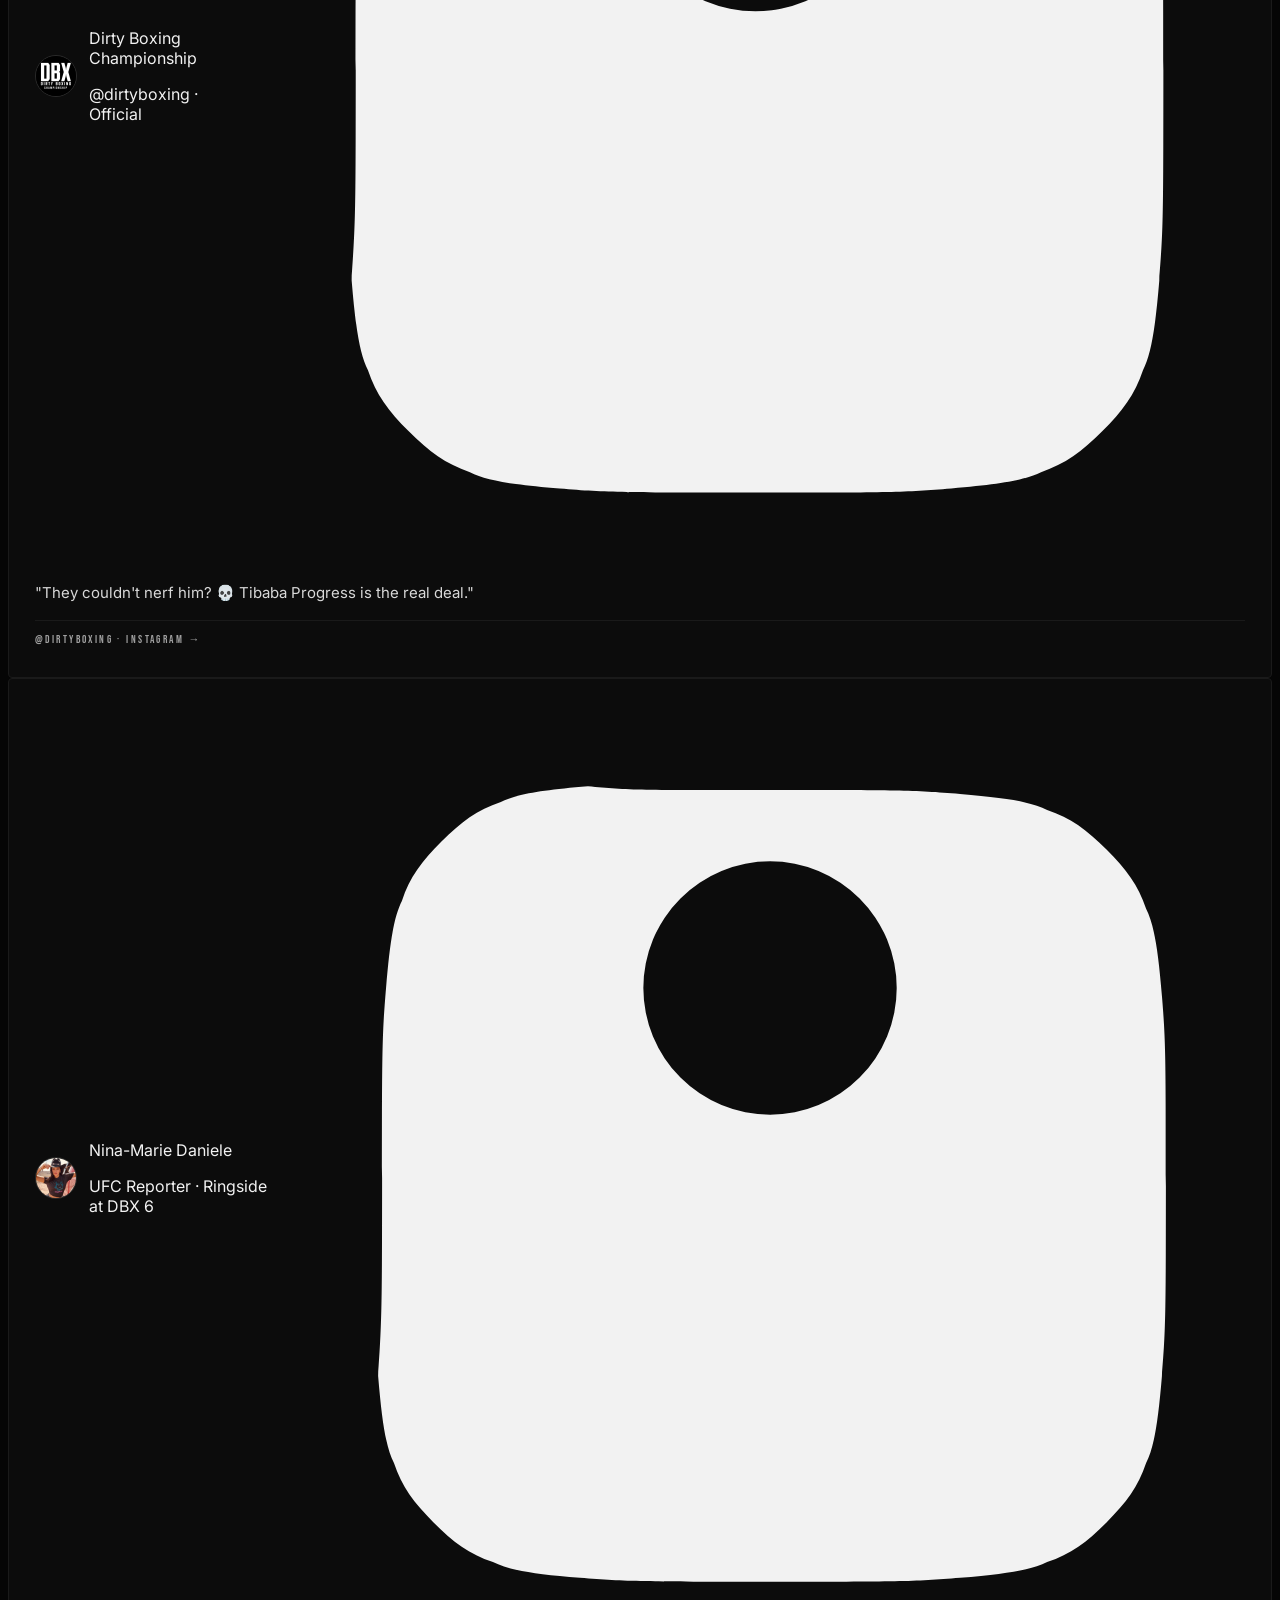
==== commit c56dcd09: "Plain-English content fields: replace raw HTML with plain text + *stars* emphasis - About headline/b" ====
--- a/index.html
+++ b/index.html
@@ -139,7 +139,7 @@
           <span class="block font-brush text-red text-[14vw] lg:text-[8rem] xl:text-[9rem] -mt-4 lg:-mt-8 -rotate-2 origin-left brush-text" data-edit="hero.script">Progress</span>
         </h1>
 
-        <p class="max-w-md text-text2 leading-relaxed mb-2 fade-up" data-edit="hero.intro" data-edit-html>
+        <p class="max-w-md text-text2 leading-relaxed mb-2 fade-up" data-edit="hero.intro" data-edit-rich="inline">
           6'8" combat sports athlete and content creator from <span class="text-text">Hamburg, Germany</span>. Building a legacy in and outside the ring.
         </p>
         <p class="max-w-md text-red font-semibold mb-8 fade-up" data-edit="hero.tagline">The future is not promised. It's earned.</p>
@@ -226,12 +226,12 @@
 
     <div class="lg:col-span-6 reveal">
       <p class="font-sub text-red tracking-[0.4em] text-sm mb-6" data-edit="about.eyebrow">ABOUT ADAM</p>
-      <h2 class="font-display text-5xl md:text-6xl lg:text-7xl leading-[0.95] tracking-tight mb-2" data-edit="about.headlineHtml" data-edit-html>
+      <h2 class="font-display text-5xl md:text-6xl lg:text-7xl leading-[0.95] tracking-tight mb-2" data-edit="about.headline" data-edit-rich="inline">
         BUILT DIFFERENT.<br/>
         MADE TO <span class="text-red brush-underline">DOMINATE</span>.
       </h2>
 
-      <div class="mt-8 space-y-5 text-text2 max-w-xl leading-relaxed" data-edit="about.bodyHtml" data-edit-html>
+      <div class="mt-8 space-y-5 text-text2 max-w-xl leading-relaxed" data-edit="about.body" data-edit-rich="blocks">
         <p>Hamburg-born, 6'8", 185 lbs — a near <span class="text-text">Sebastian Fundora</span>-esque figure in combat sports. Trained MMA, fought in the sport, and sharpened his game in Thailand. Inspired by <span class="text-text">Jon Jones</span>, driven by the work — not the reach.</p>
         <p class="italic text-text/90">"Just because you're tall, you don't necessarily need to fight at a long reach or distance."</p>
         <p>Every punch. Every post. Every day. Building something legendary in and out of the ring.</p>
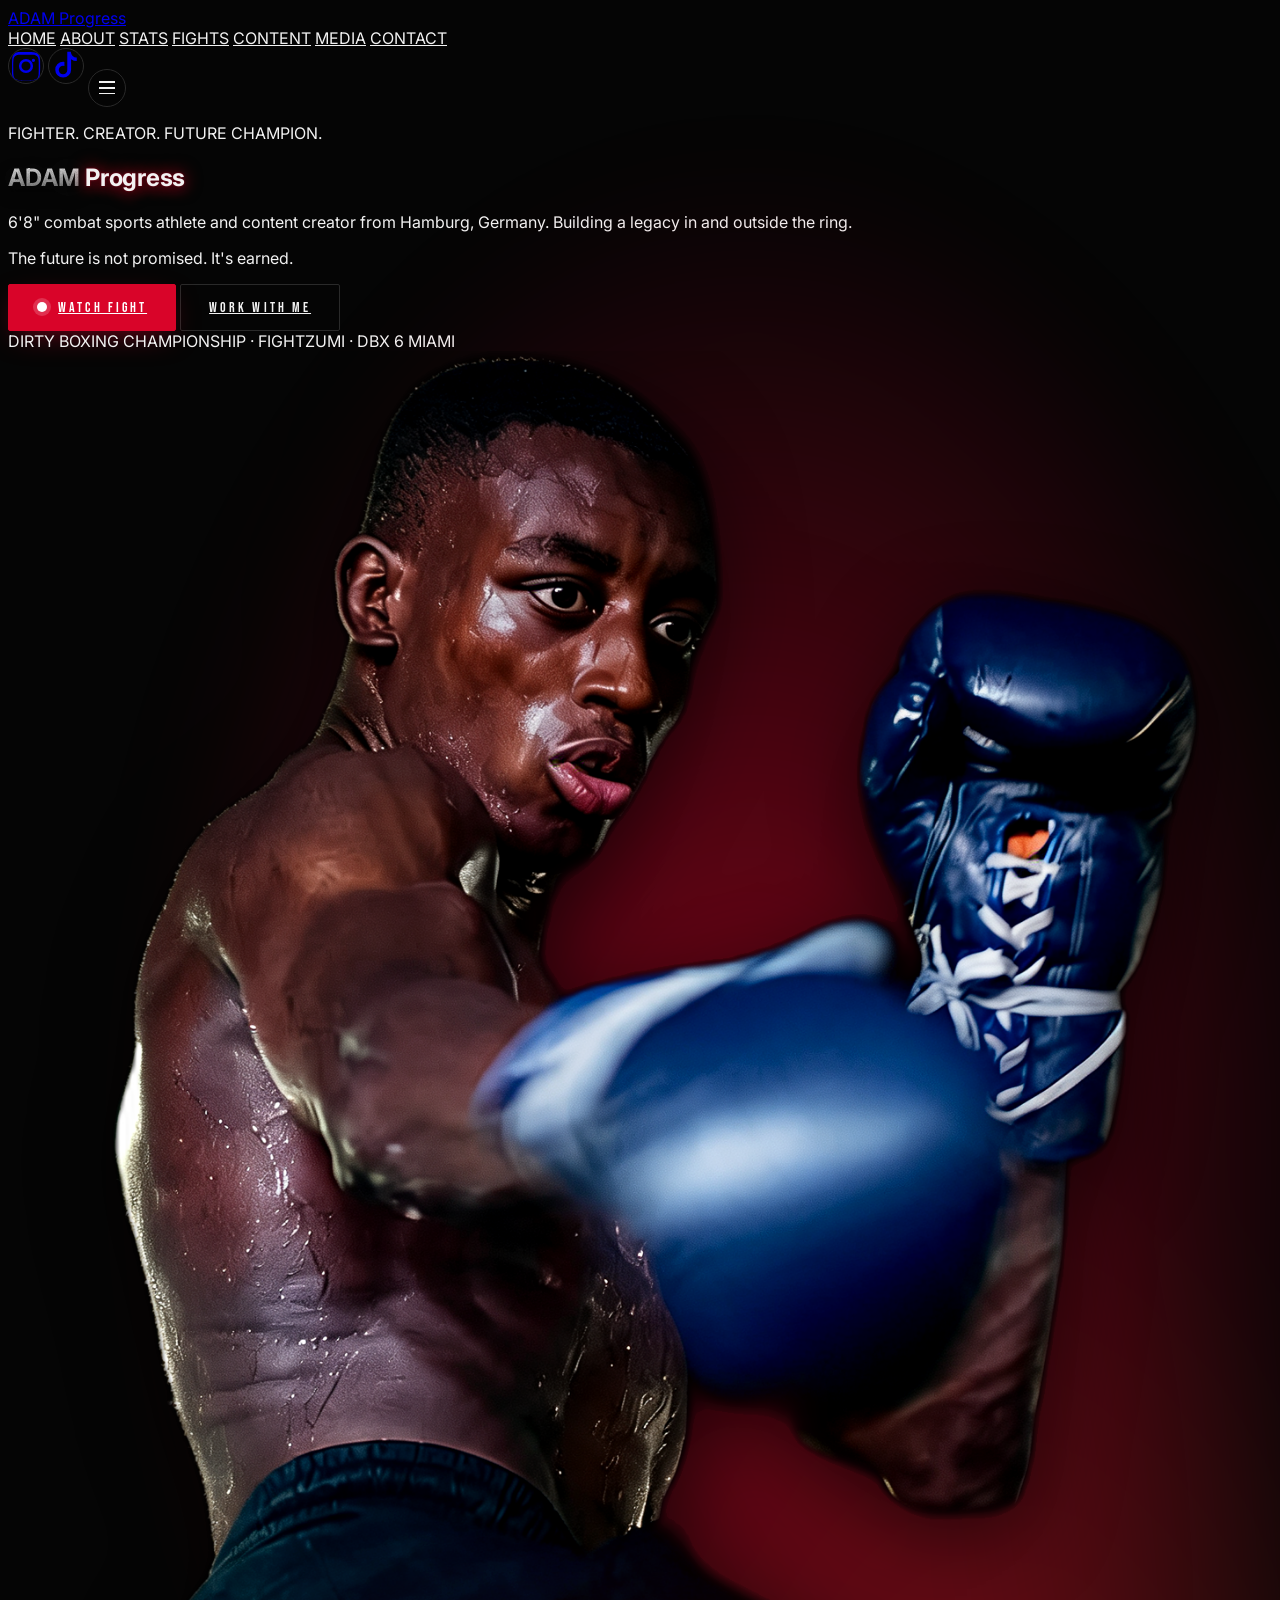
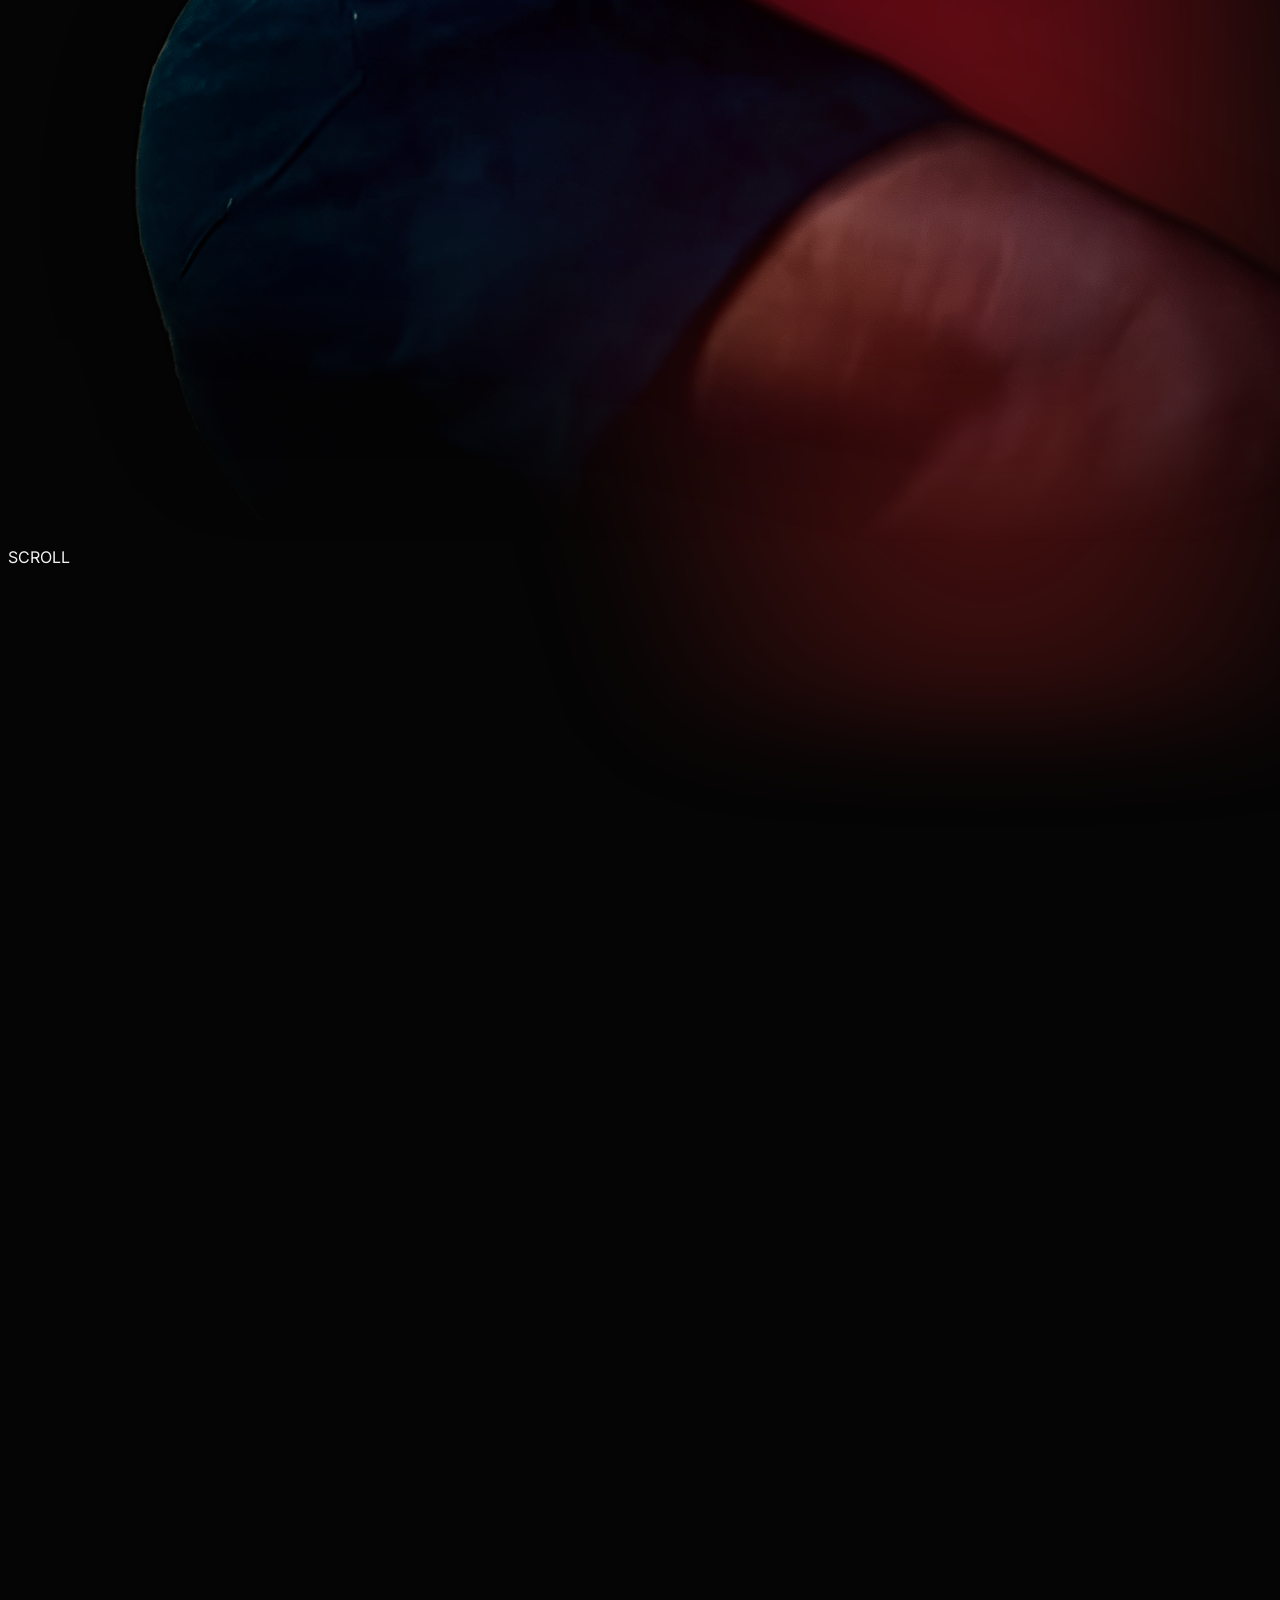
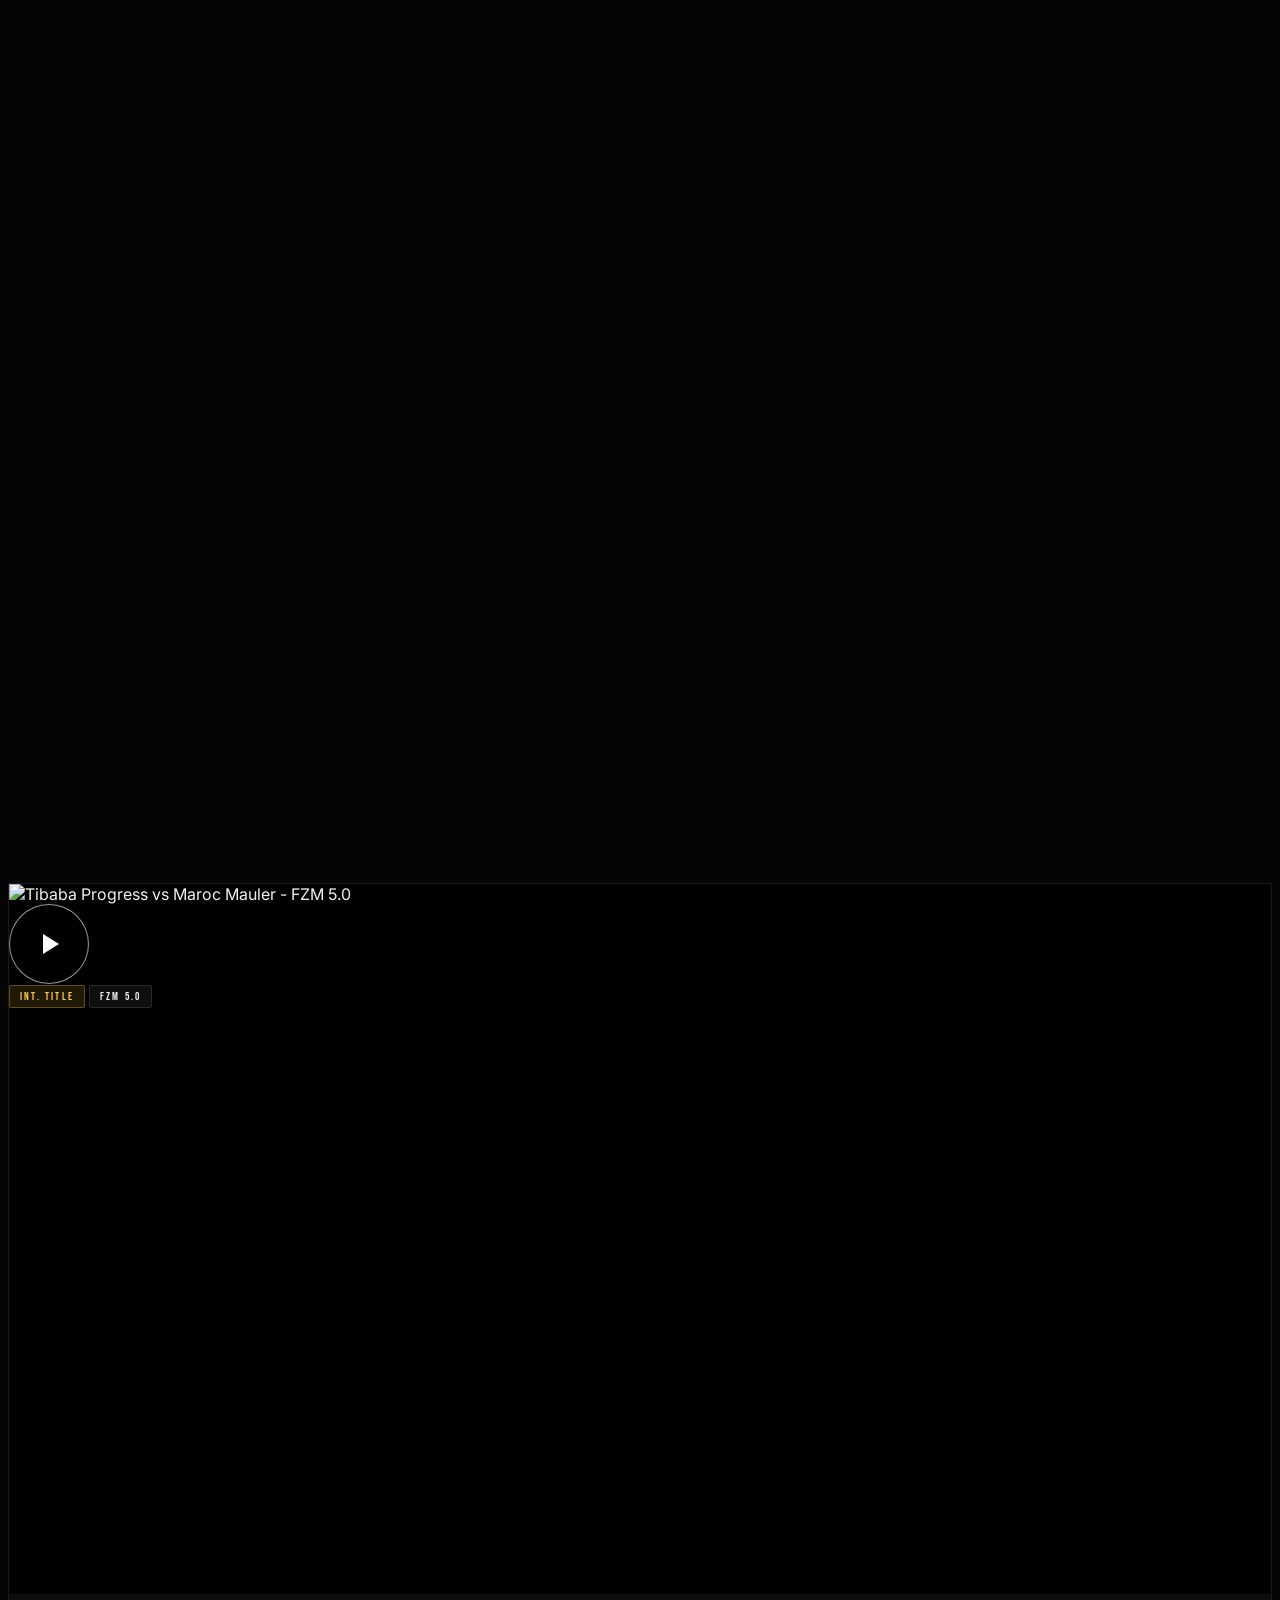
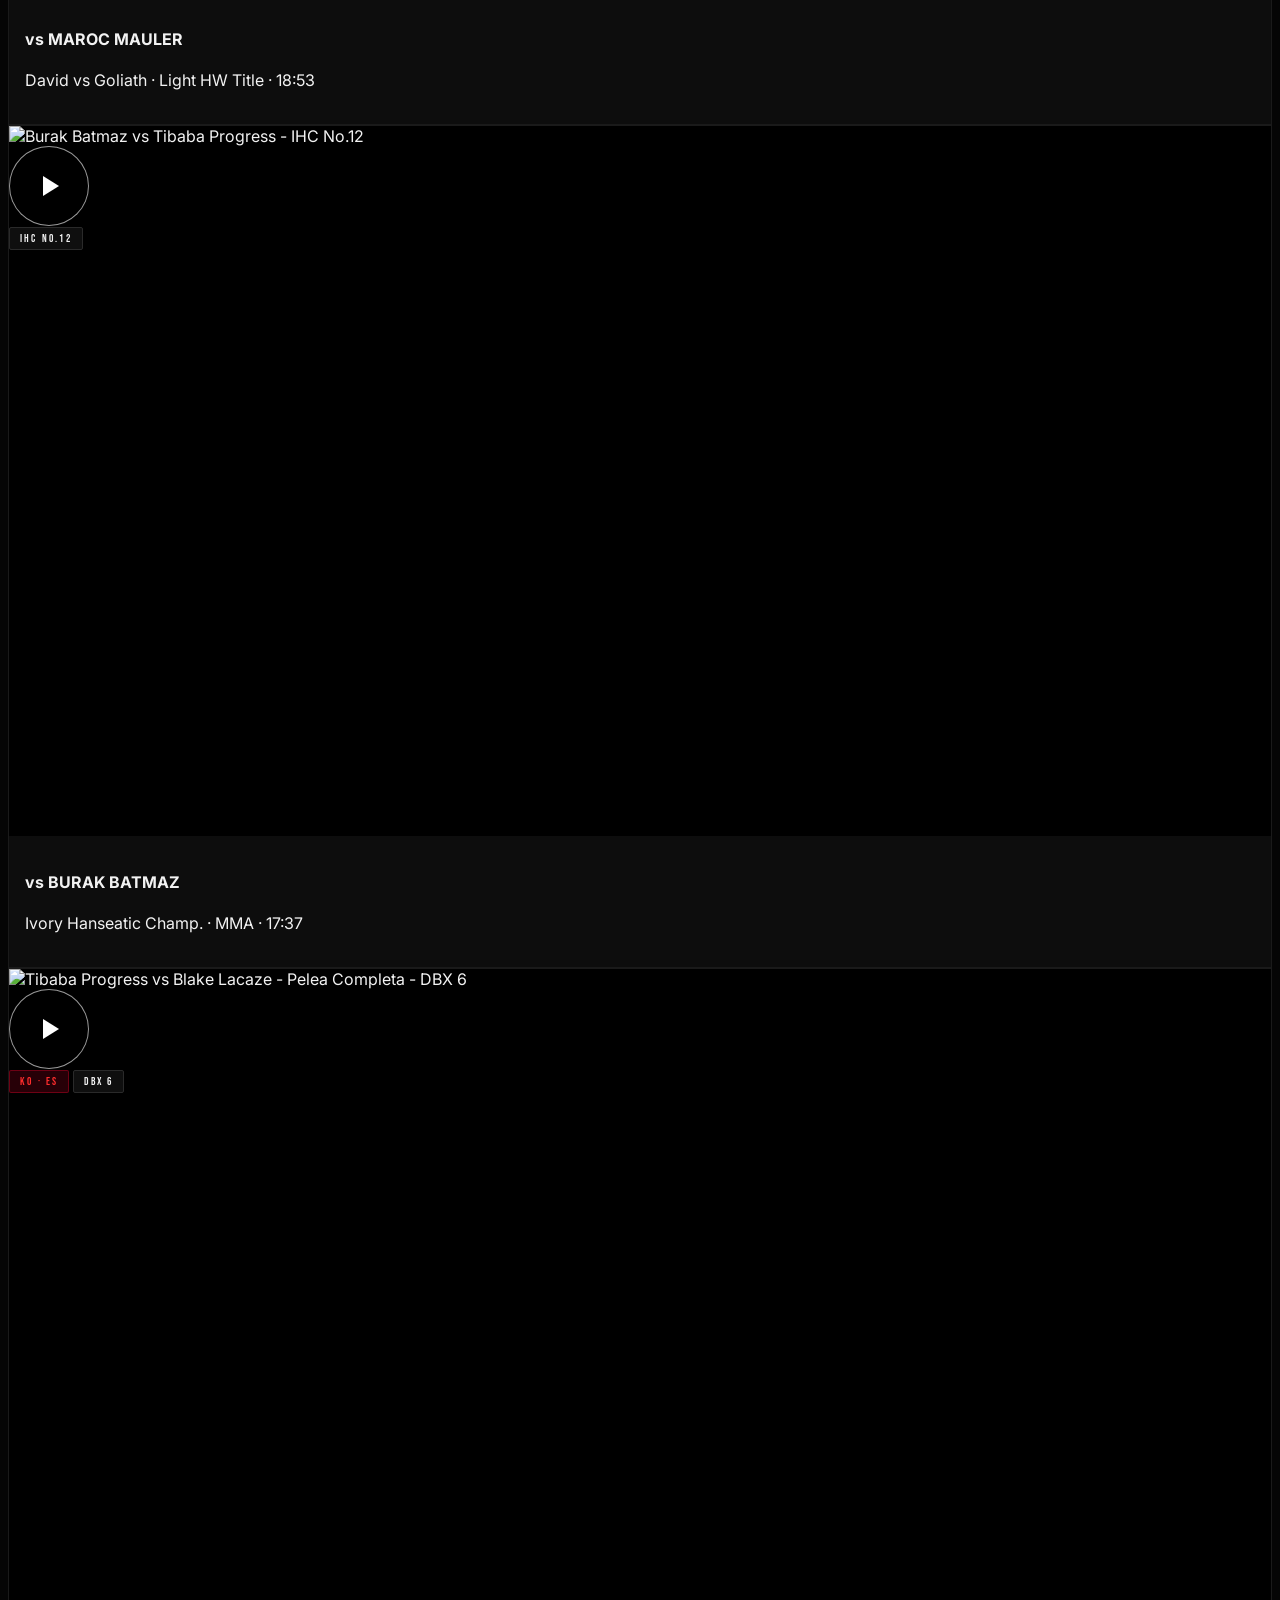
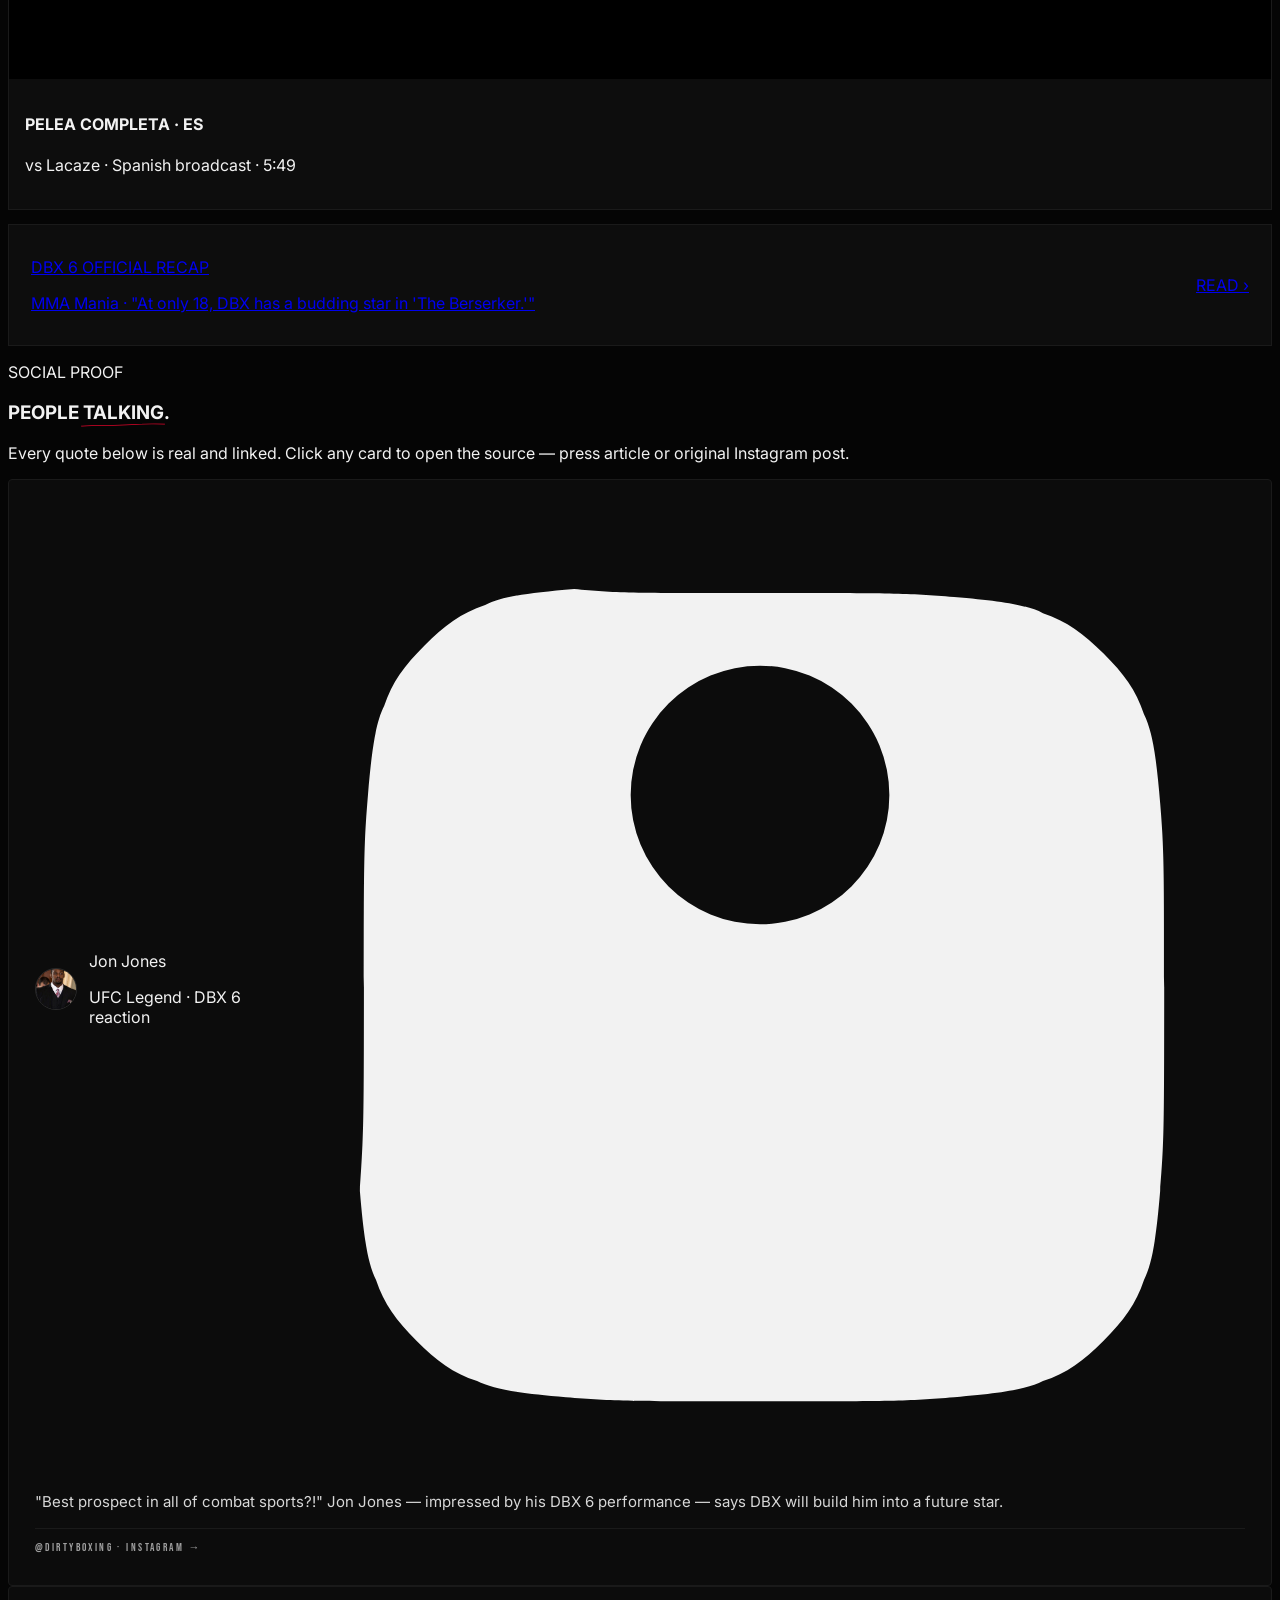
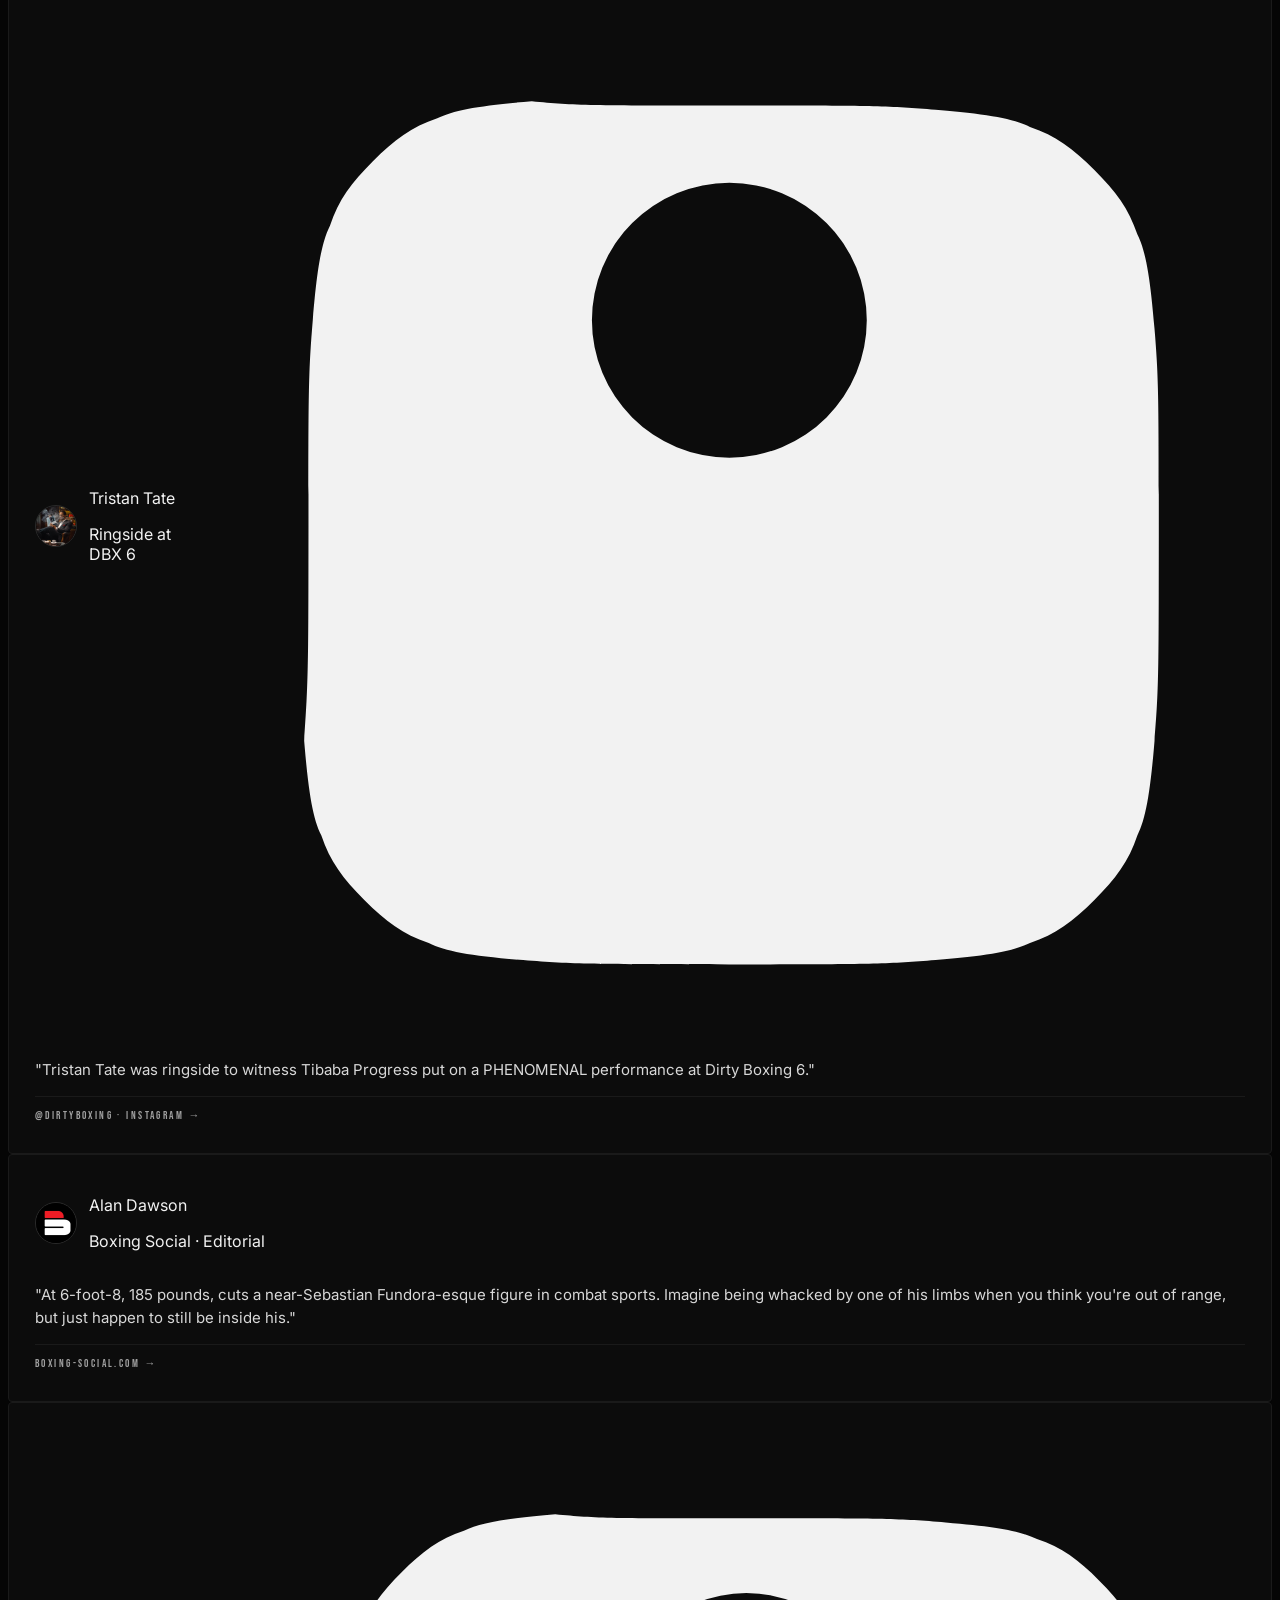
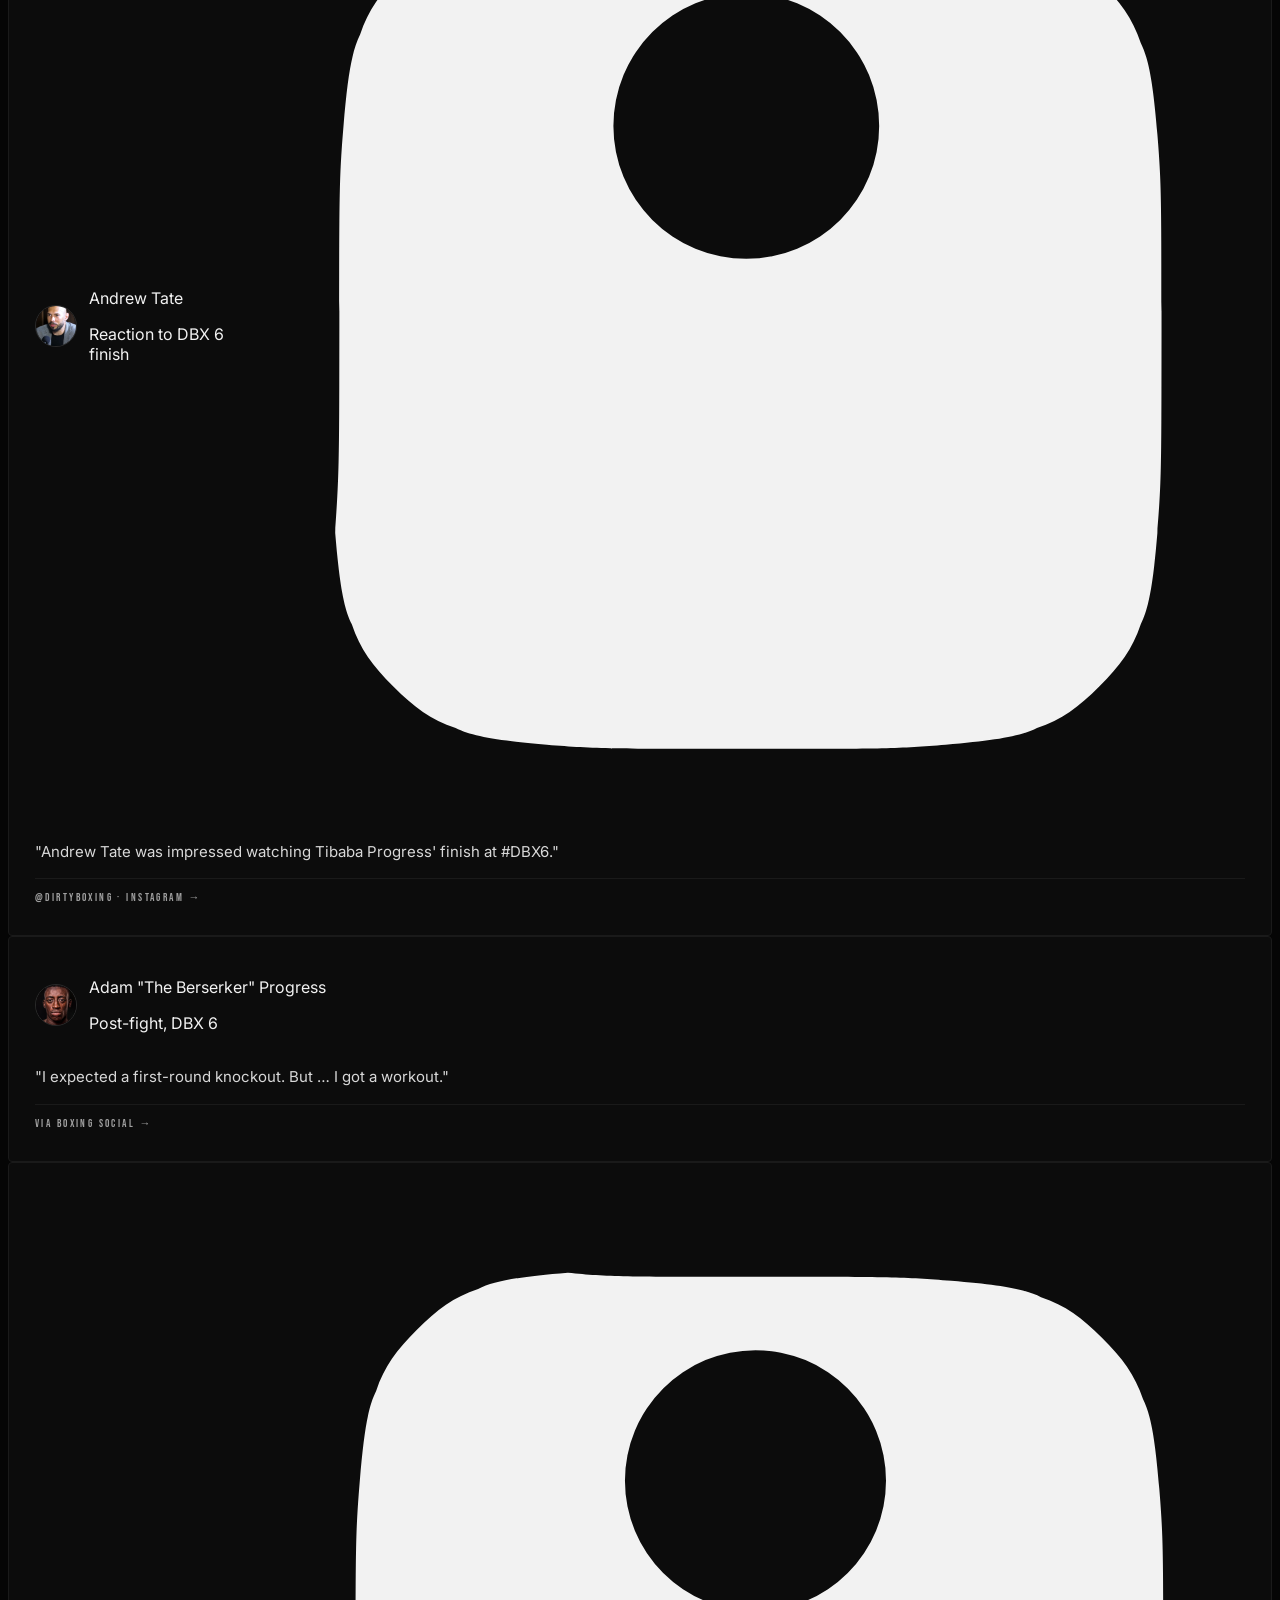
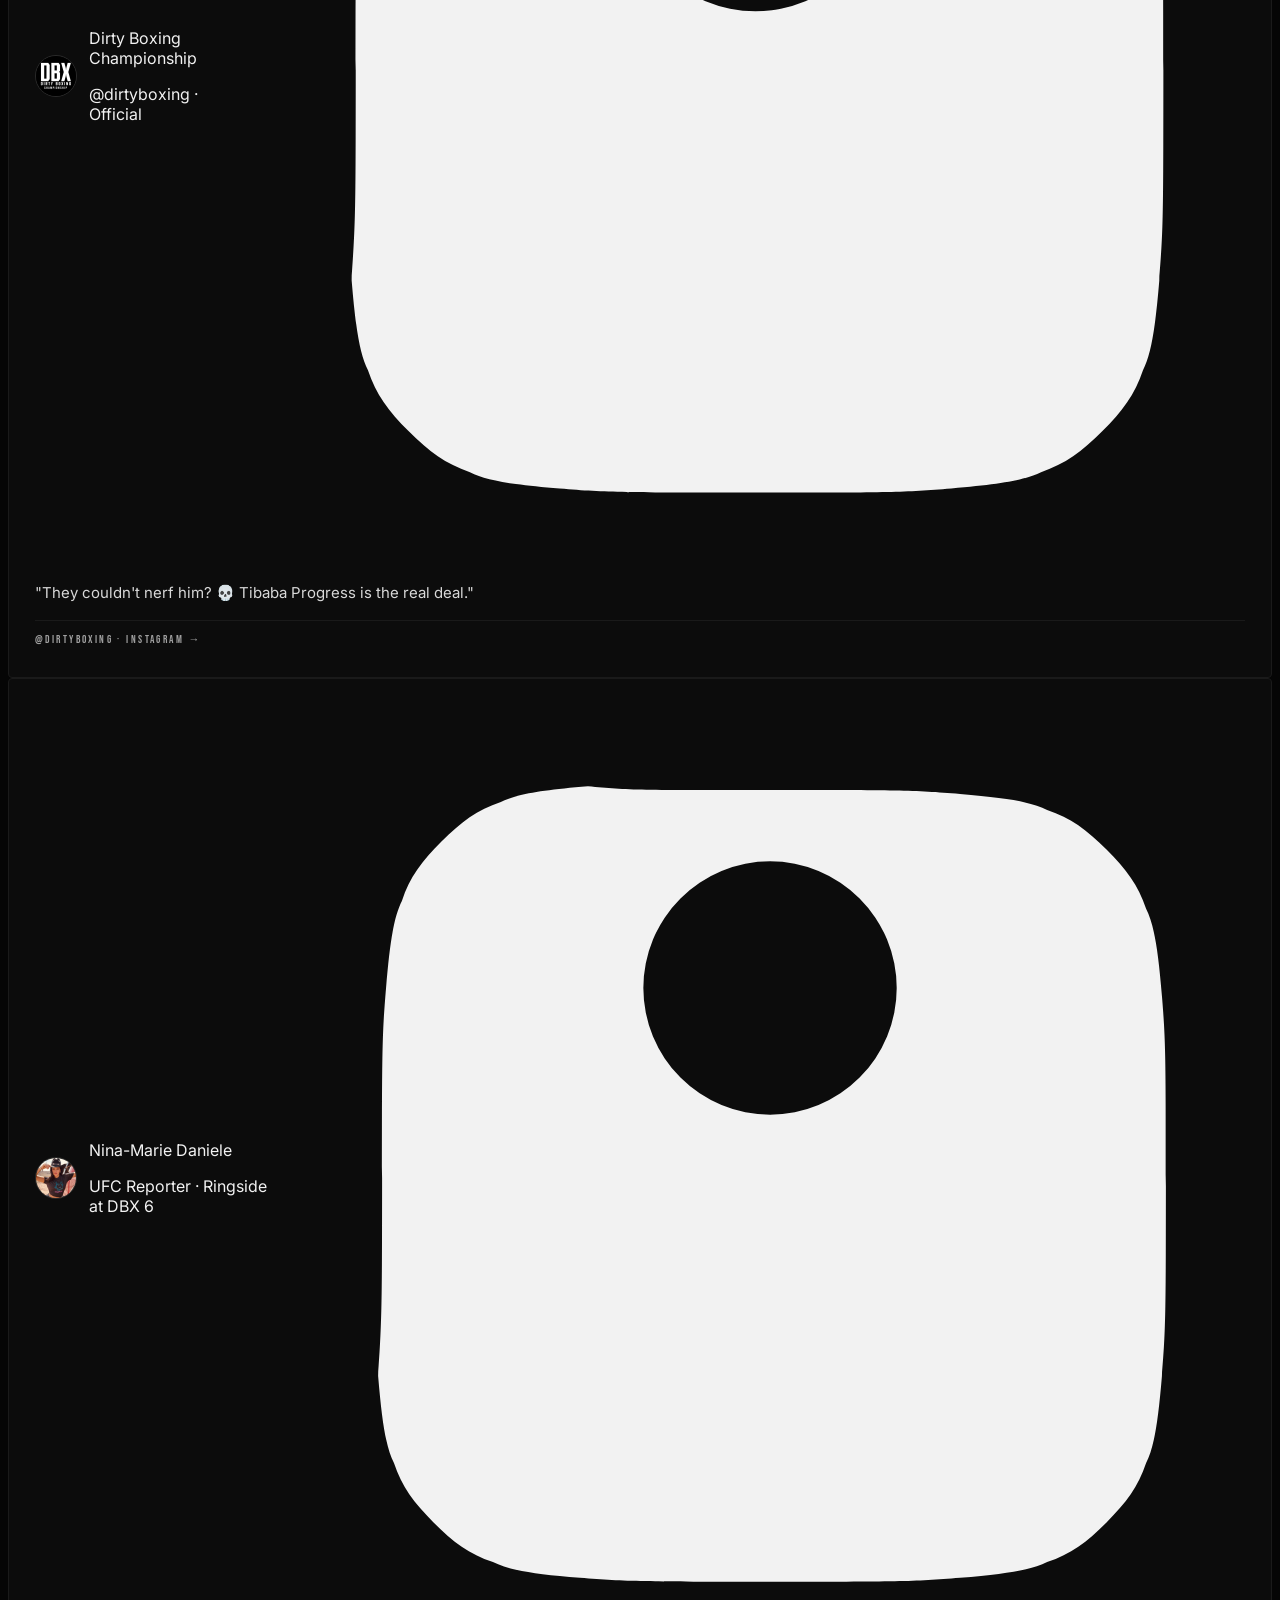
==== commit de59c104: "Audit fixes: admin video preview no longer downloads full file (preload=none); add favicon (was 404)" ====
--- a/index.html
+++ b/index.html
@@ -49,6 +49,7 @@
     }
   </script>
 
+  <link rel="icon" href="assets/favicon.svg" type="image/svg+xml" />
   <link rel="stylesheet" href="styles.css" />
 </head>
 
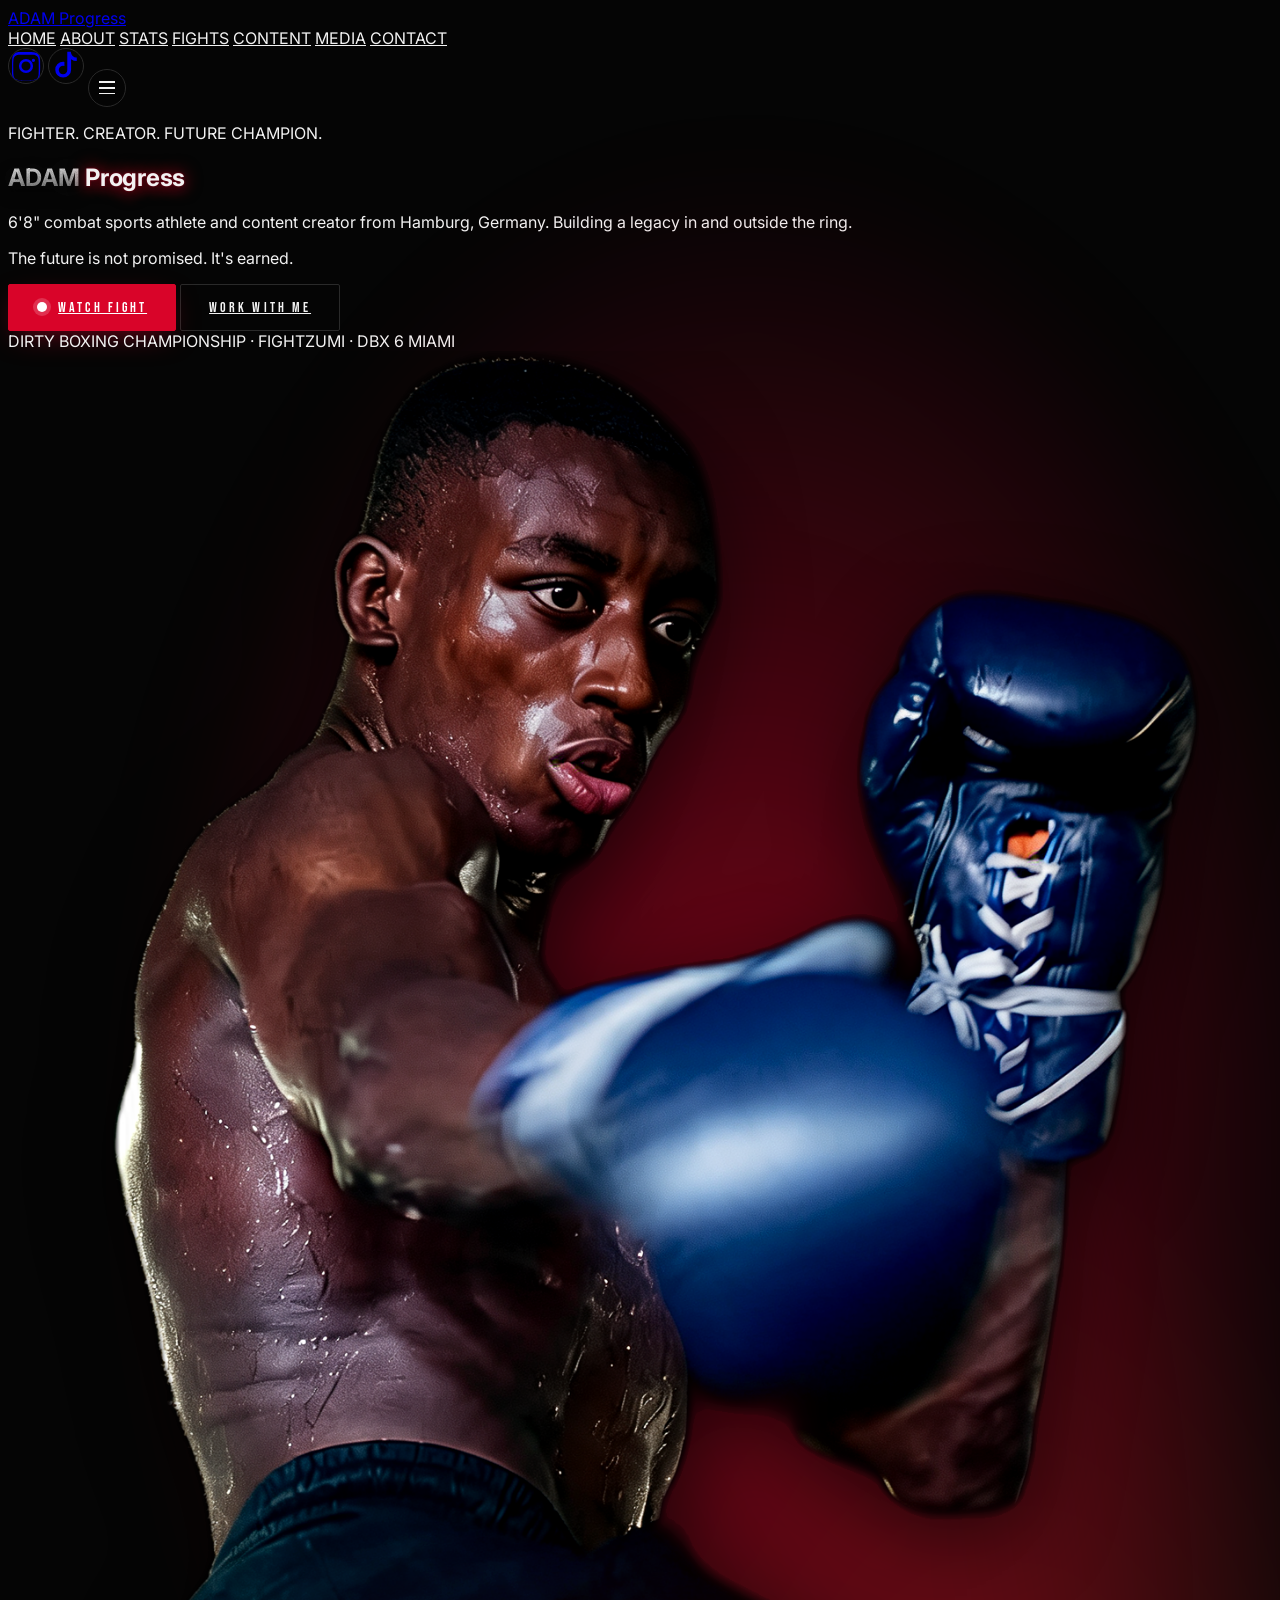
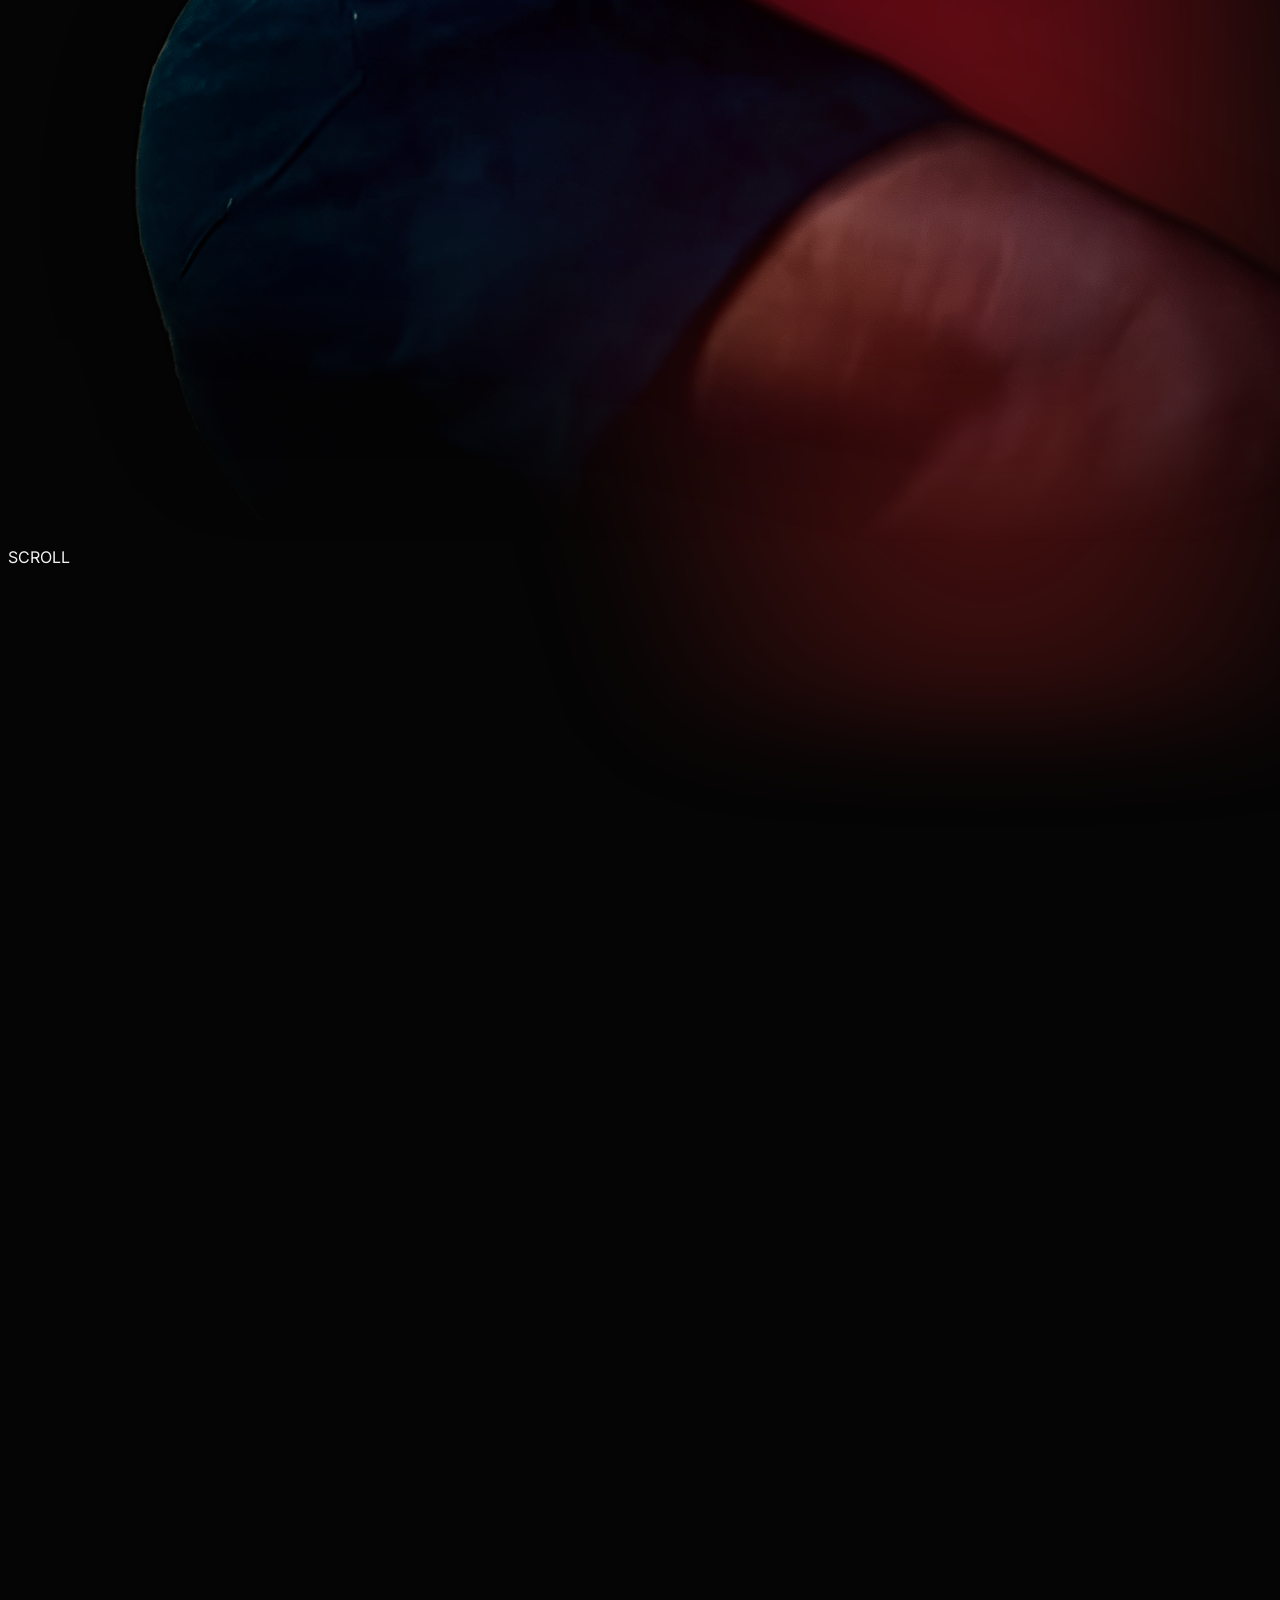
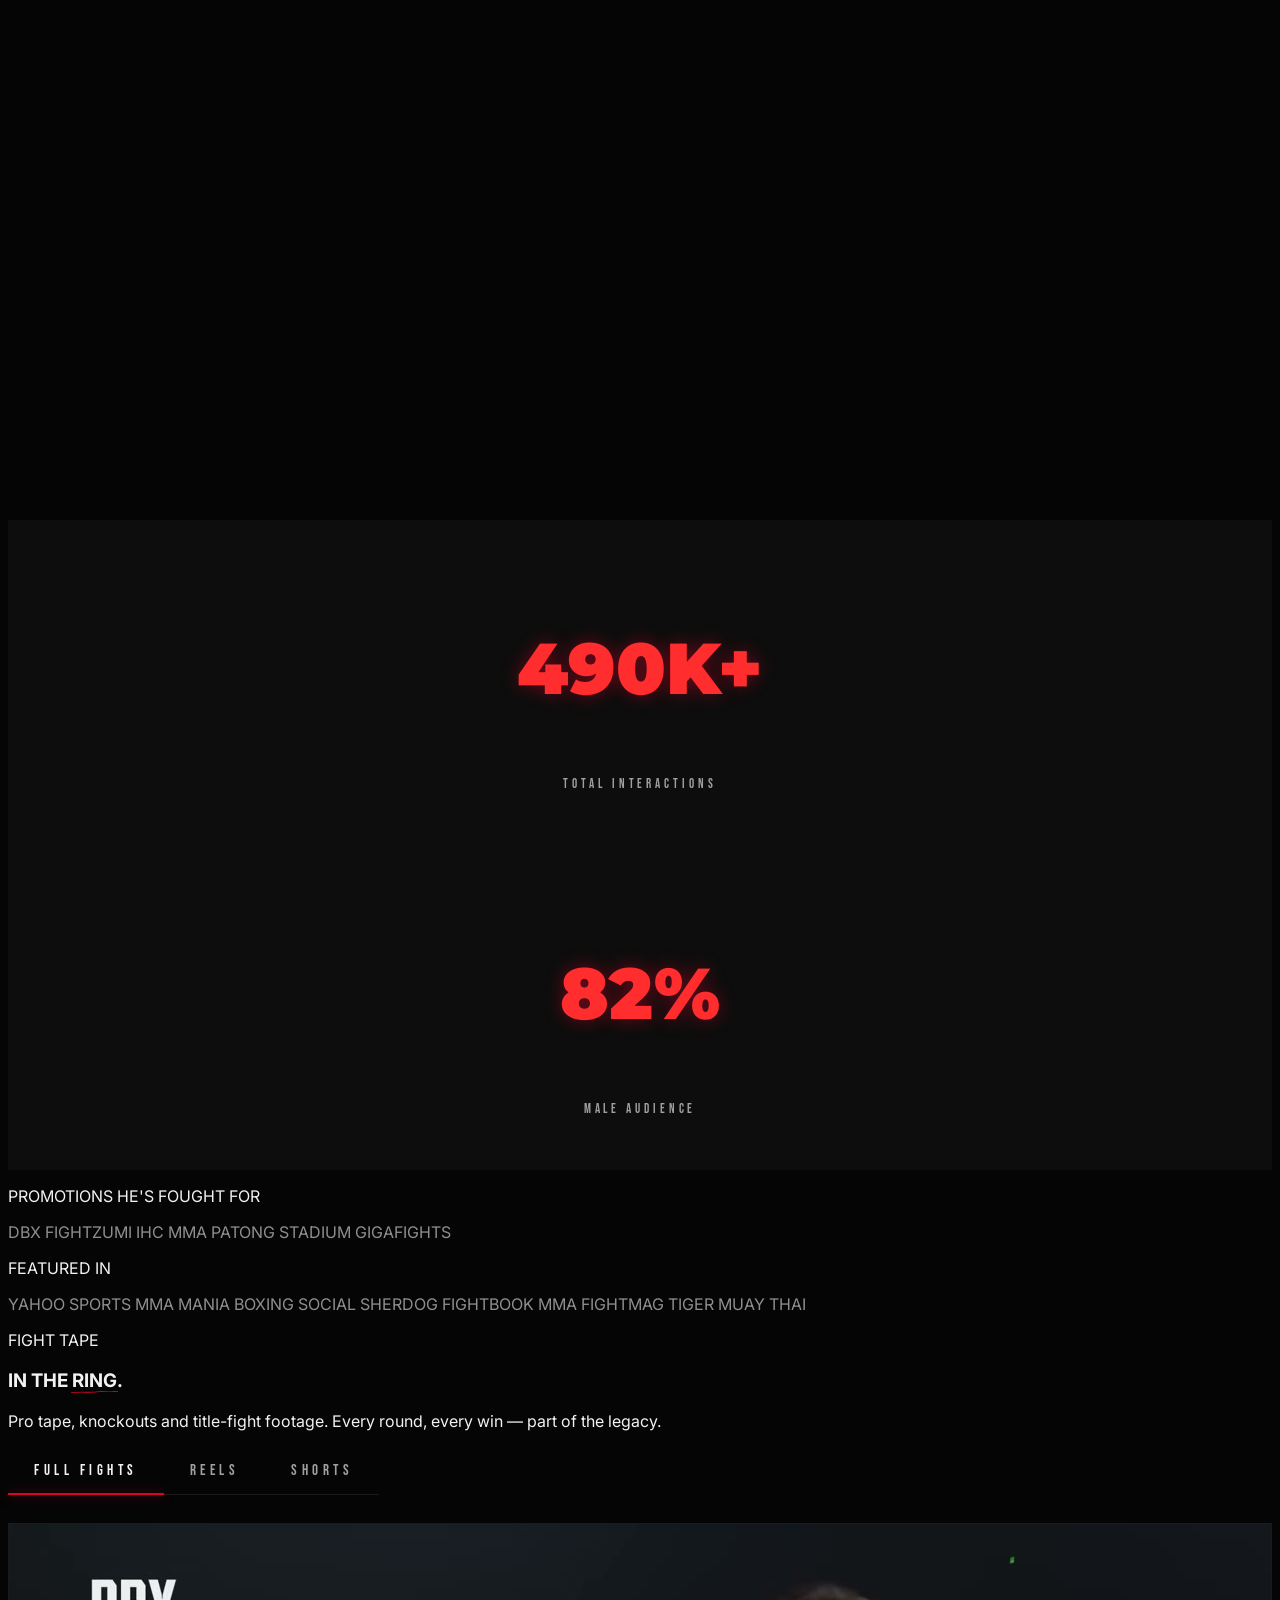
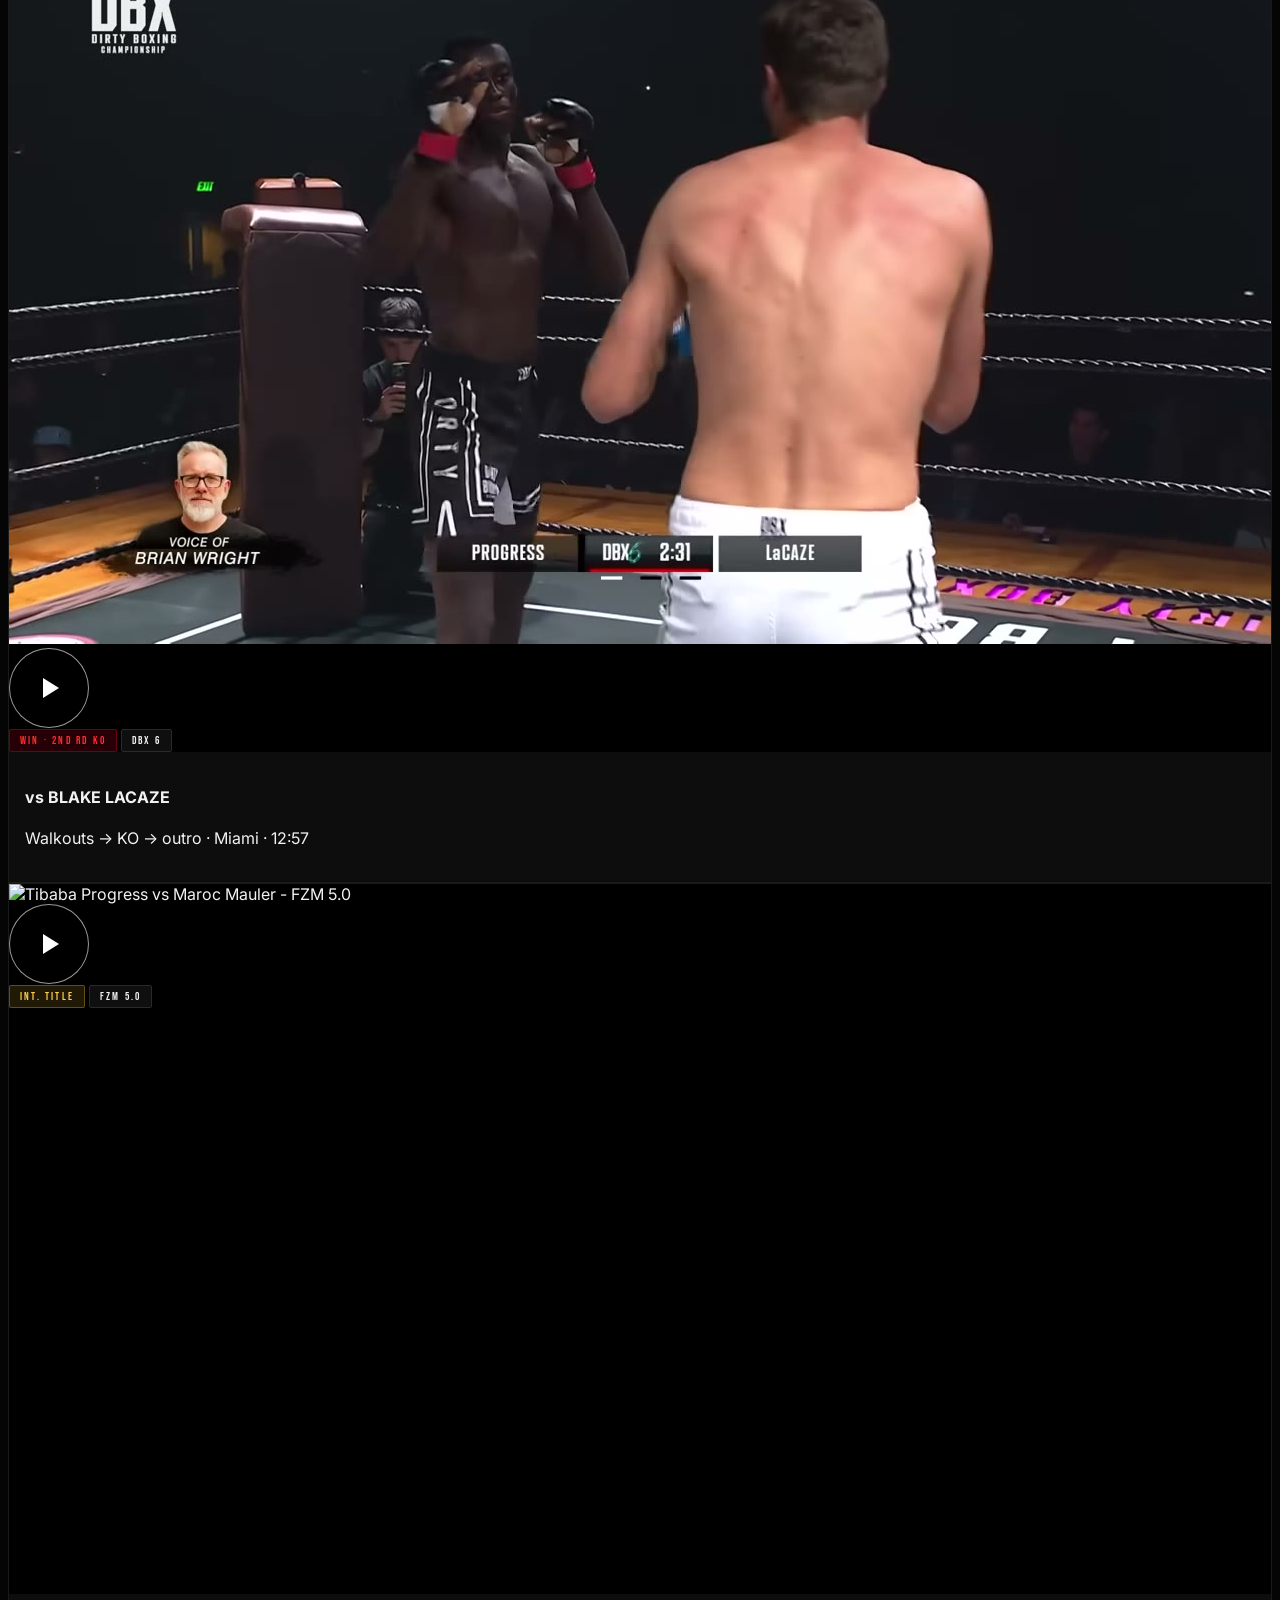
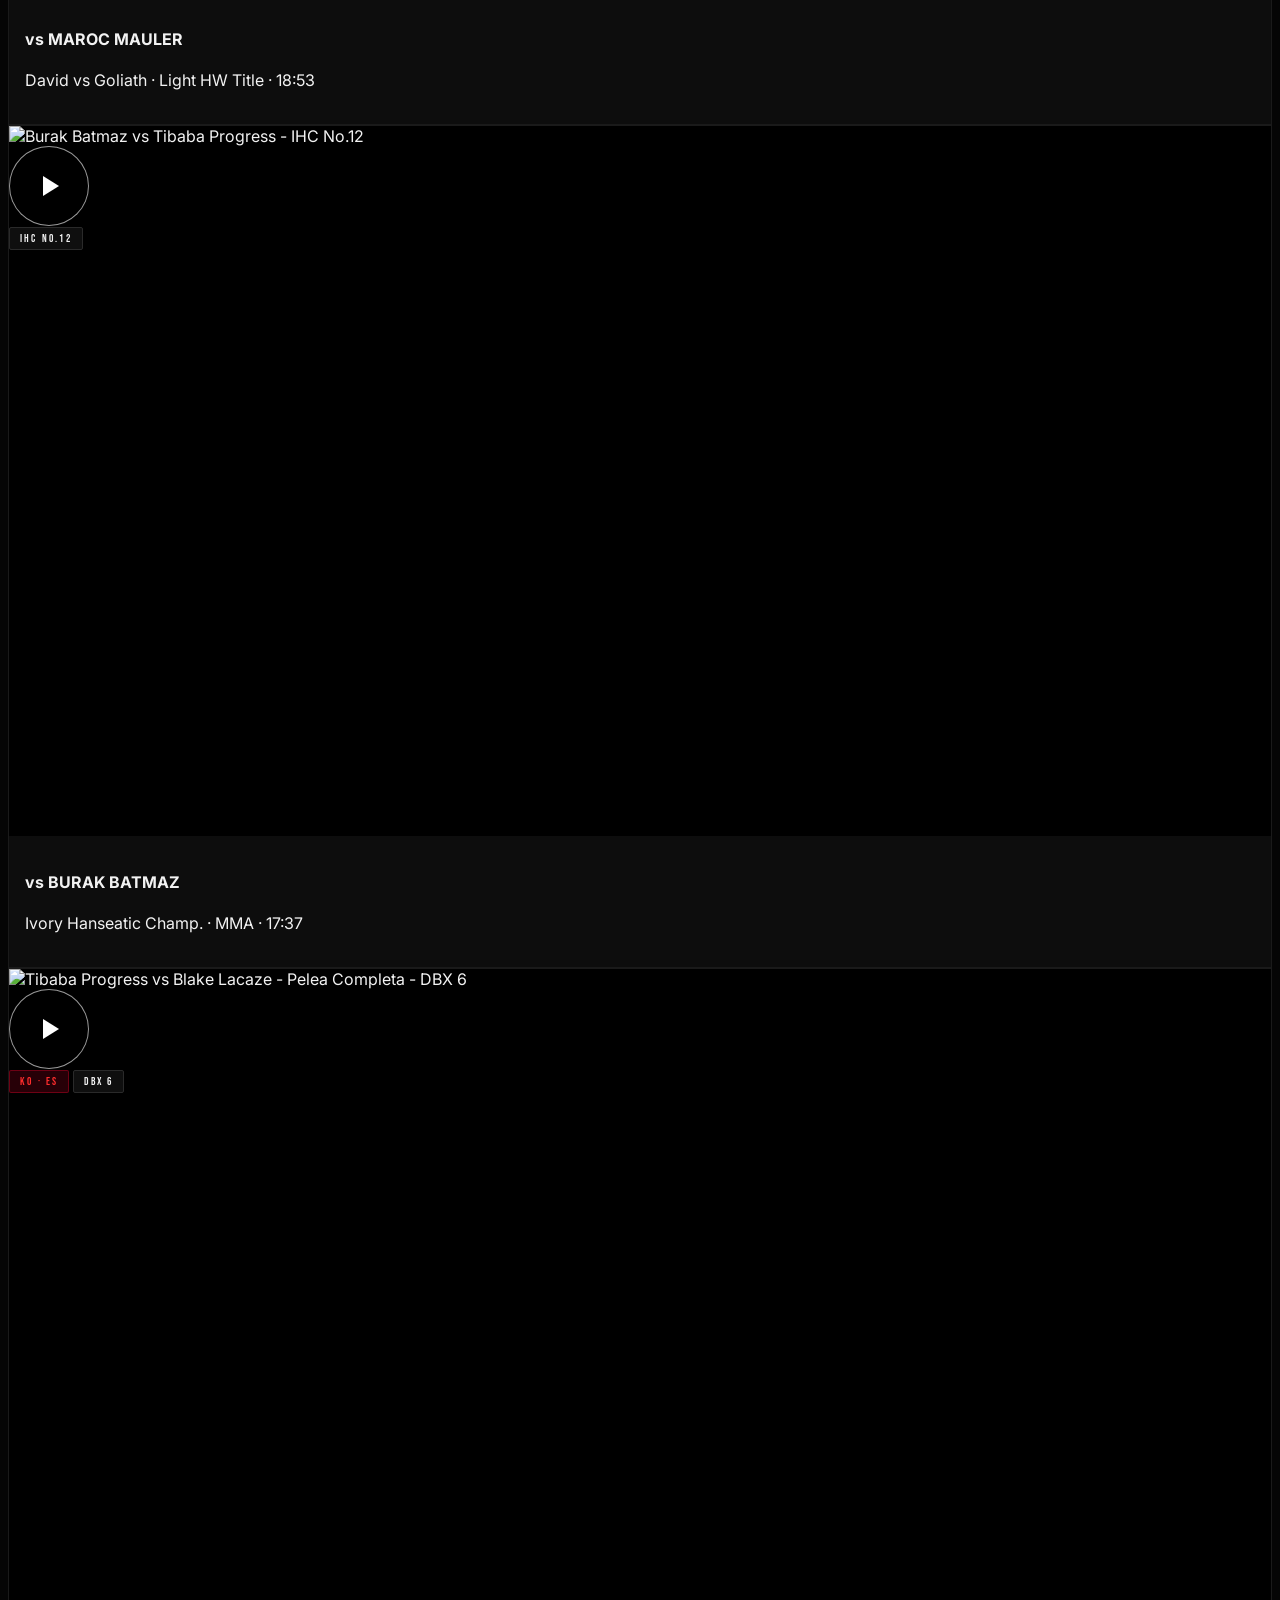
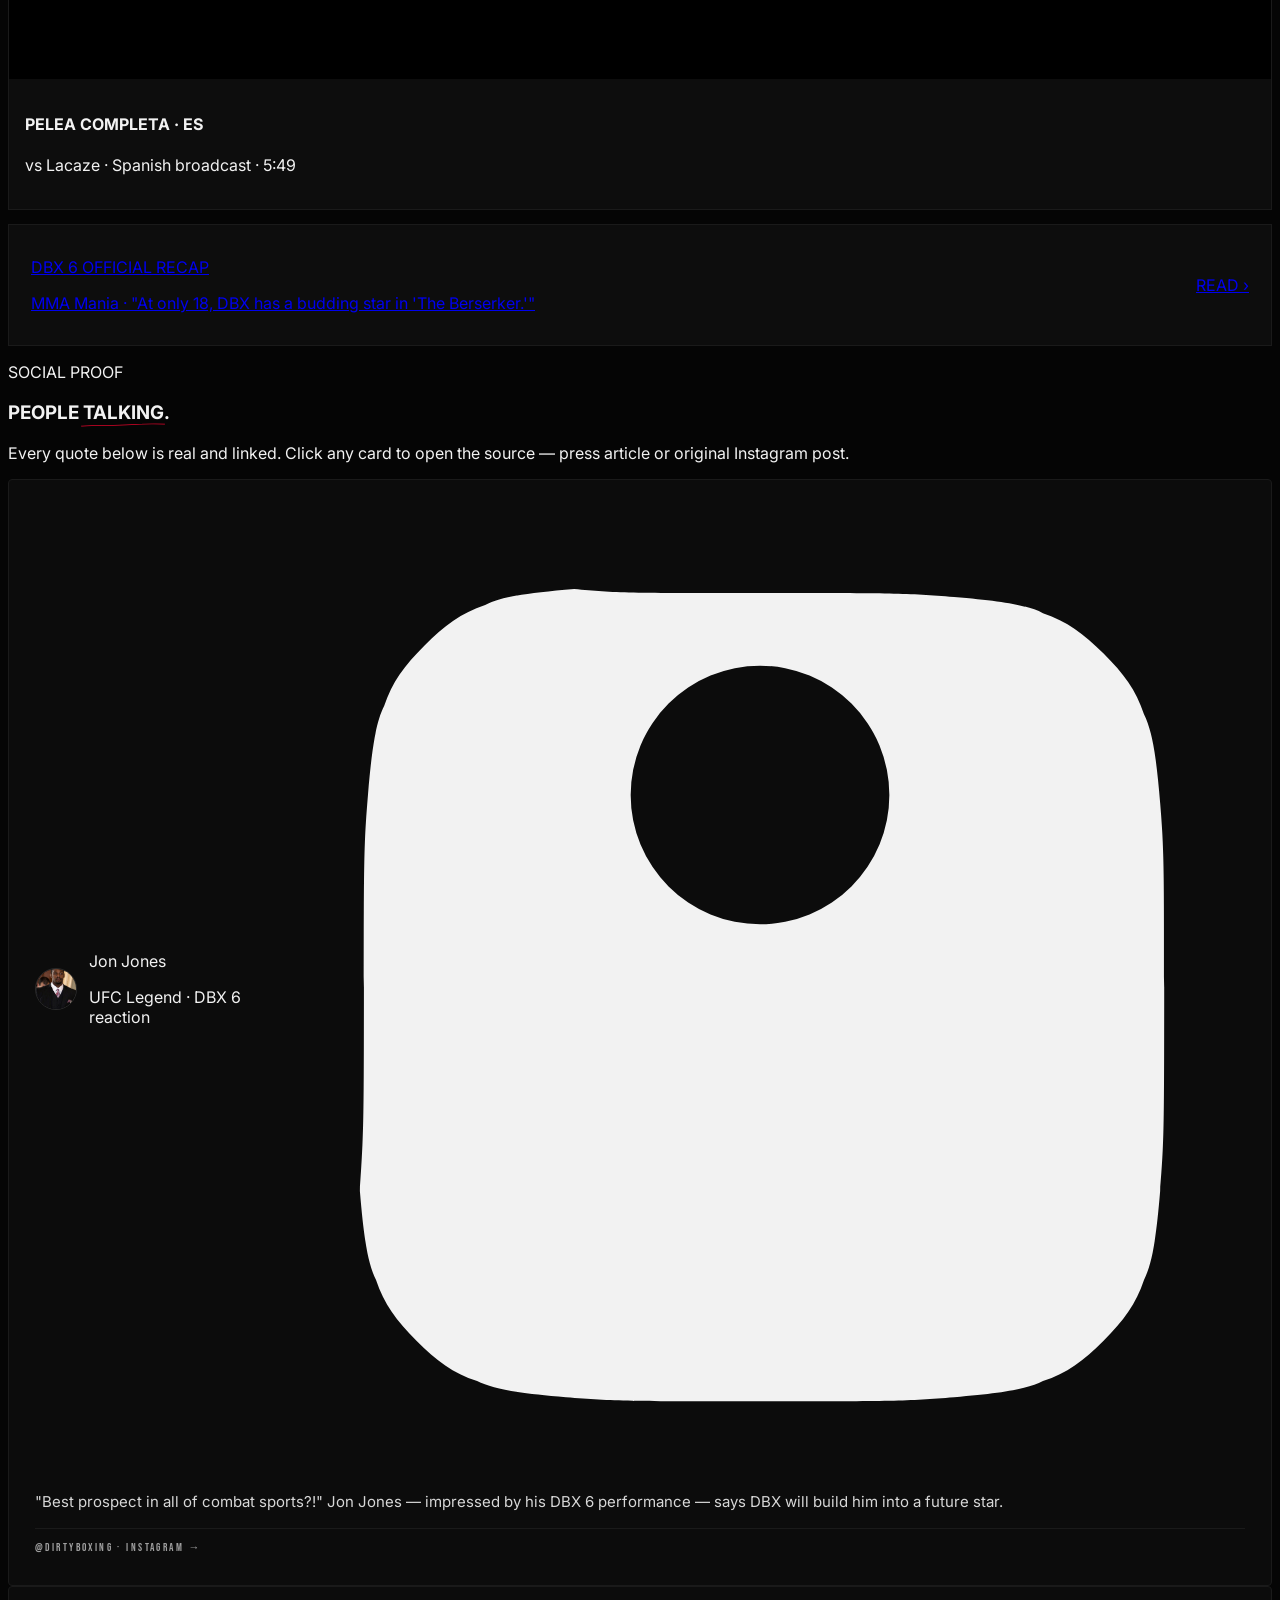
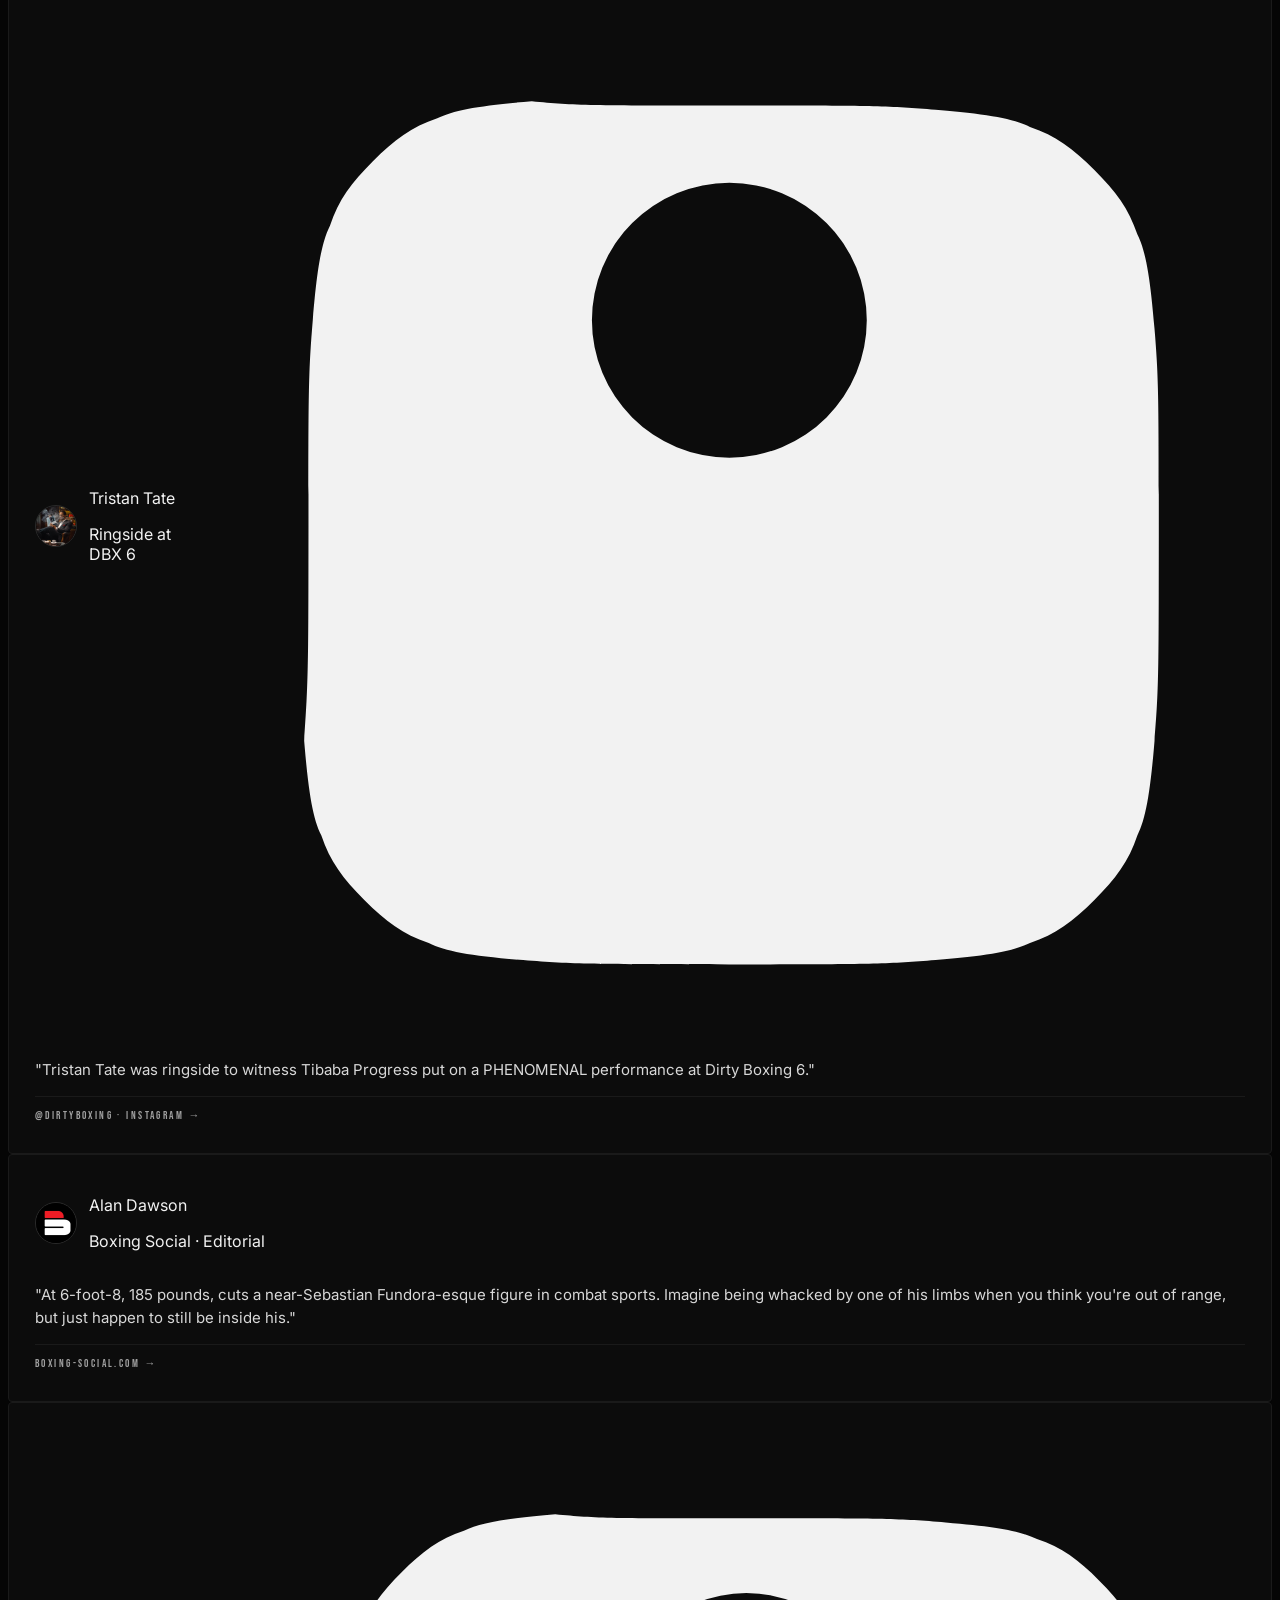
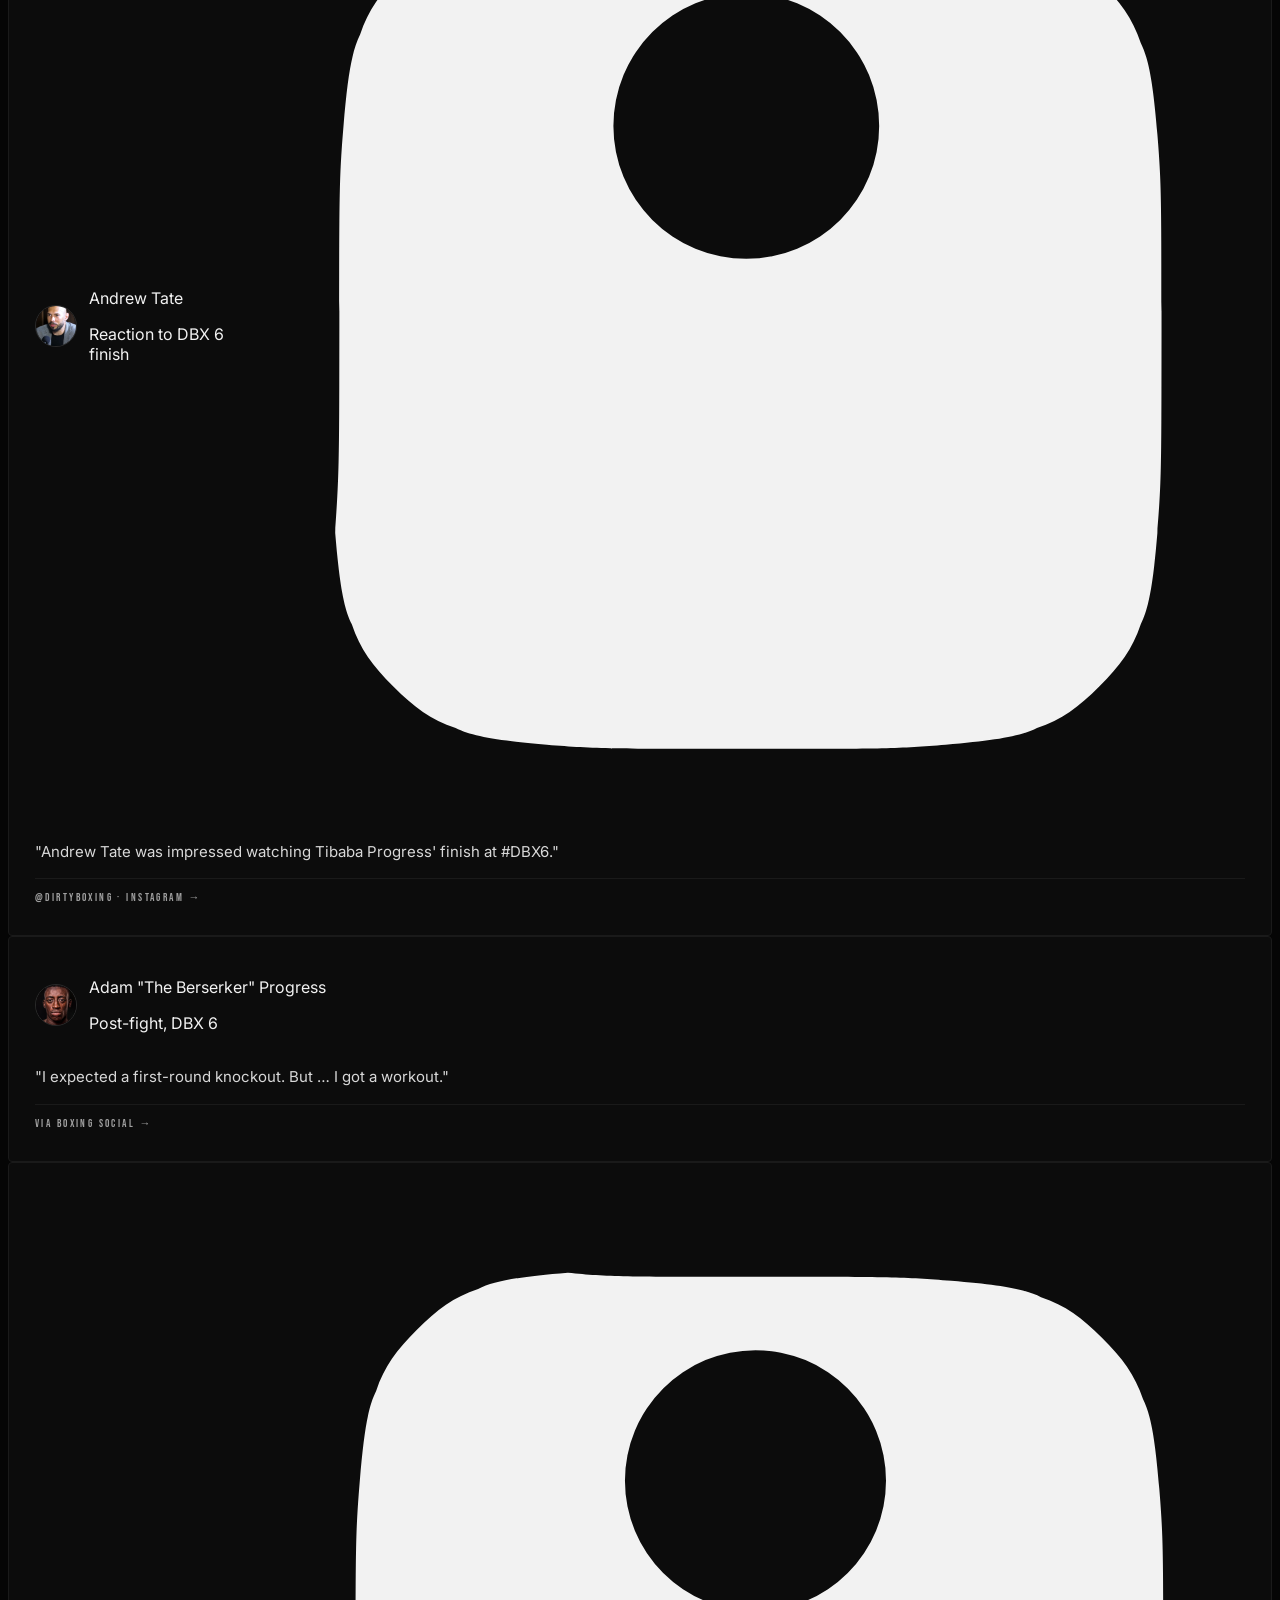
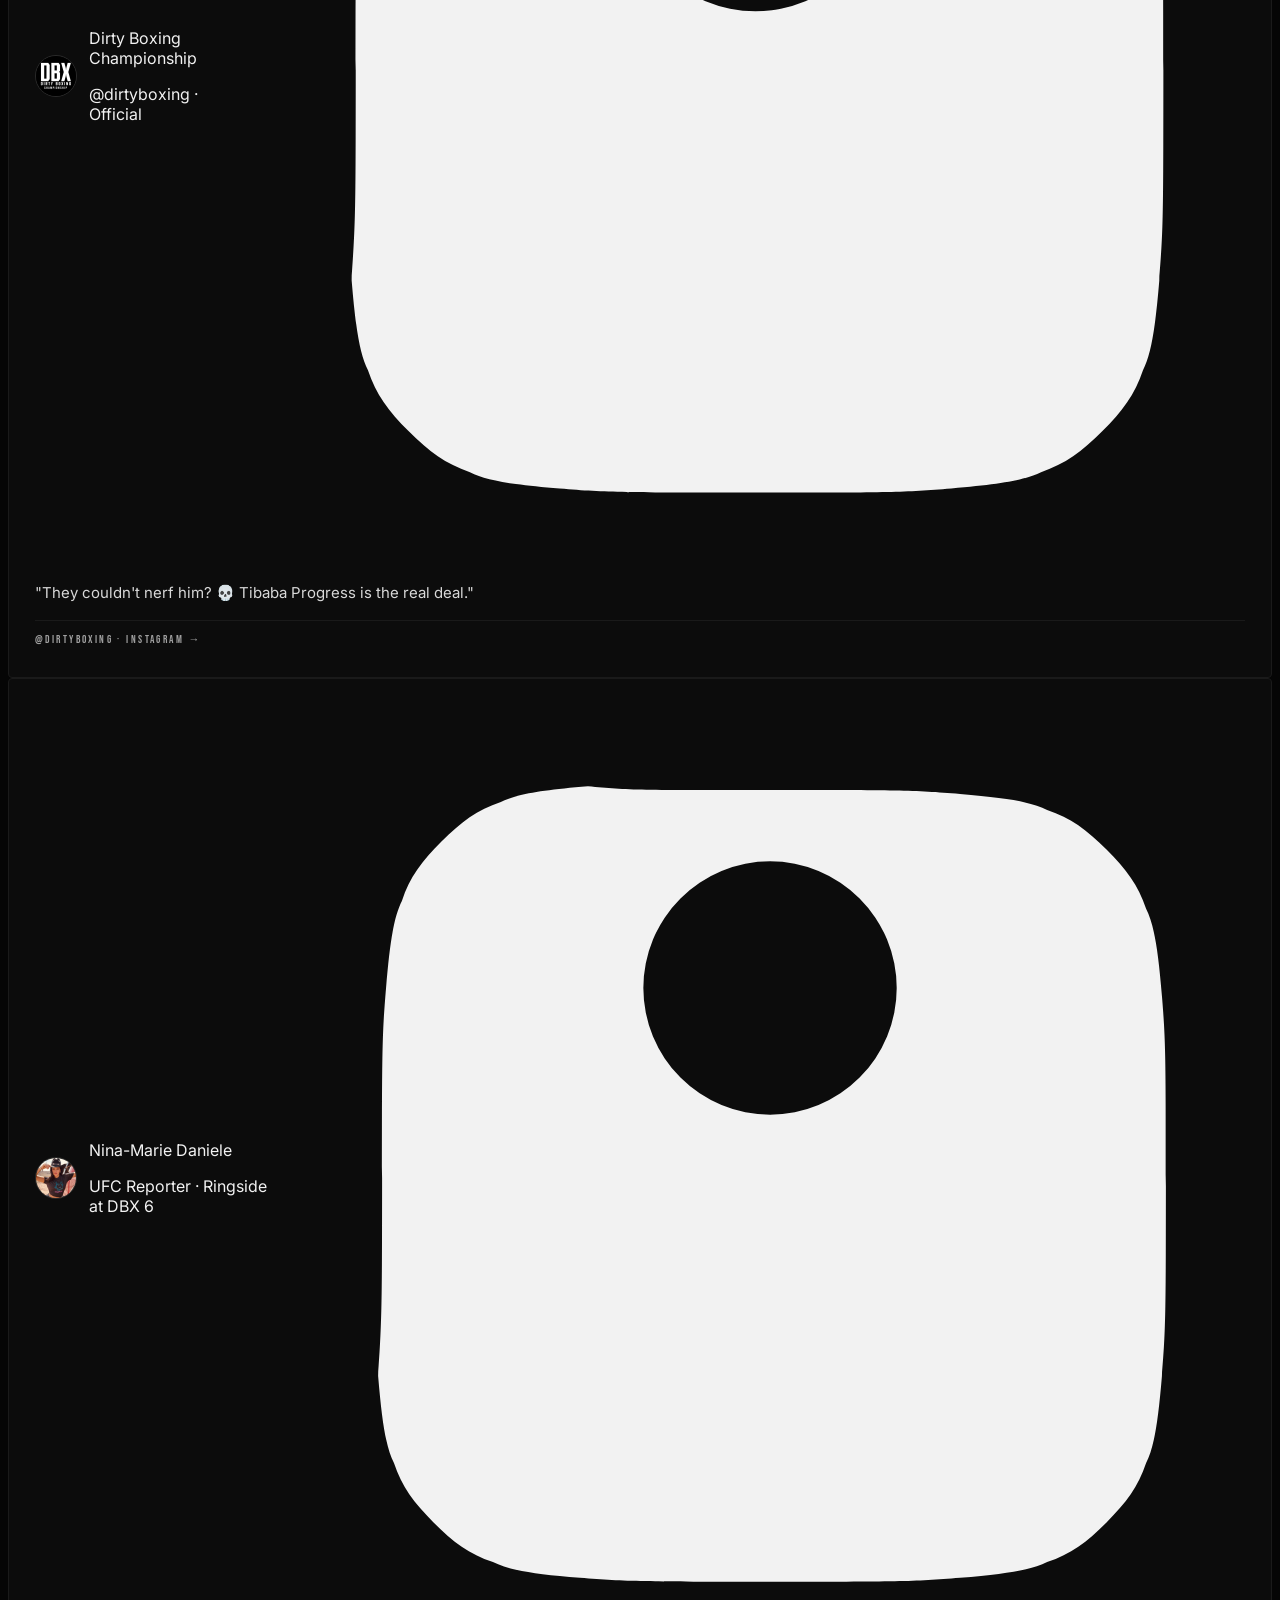
==== commit e05cde6e: "Fix mobile menu: overlay was trapped inside the scrolled header Once the page scrolled 30px, #siteHe" ====
--- a/index.html
+++ b/index.html
@@ -90,10 +90,13 @@
       </button>
     </div>
   </div>
-
-  <!-- Mobile menu (full screen overlay) -->
-  <div id="mobileNav" class="mobile-nav md:hidden" aria-hidden="true">
-    <nav class="mobile-nav-inner">
+</header>
+
+<!-- Mobile menu (full screen overlay). Must stay OUTSIDE #siteHeader: the scrolled
+     header gains a backdrop-filter, which would re-contain this fixed overlay to
+     the header strip instead of the viewport. -->
+<div id="mobileNav" class="mobile-nav md:hidden" aria-hidden="true">
+  <nav class="mobile-nav-inner">
       <a href="#home"    class="mobile-link">HOME</a>
       <a href="#about"   class="mobile-link">ABOUT</a>
       <a href="#stats"   class="mobile-link">STATS</a>
@@ -109,9 +112,8 @@
           <svg viewBox="0 0 24 24" class="w-4 h-4" fill="currentColor"><path d="M19.6 8.5a6.7 6.7 0 0 1-4-1.3v7.4a5.6 5.6 0 1 1-5.6-5.6c.3 0 .6 0 .9.1V12a3 3 0 1 0 2 2.8V2h2.5a4.1 4.1 0 0 0 4.2 4z"/></svg>
         </a>
       </div>
-    </nav>
-  </div>
-</header>
+  </nav>
+</div>
 
 <!-- Back-to-top floating button -->
 <button type="button" id="backToTop" class="back-to-top" aria-label="Back to top">
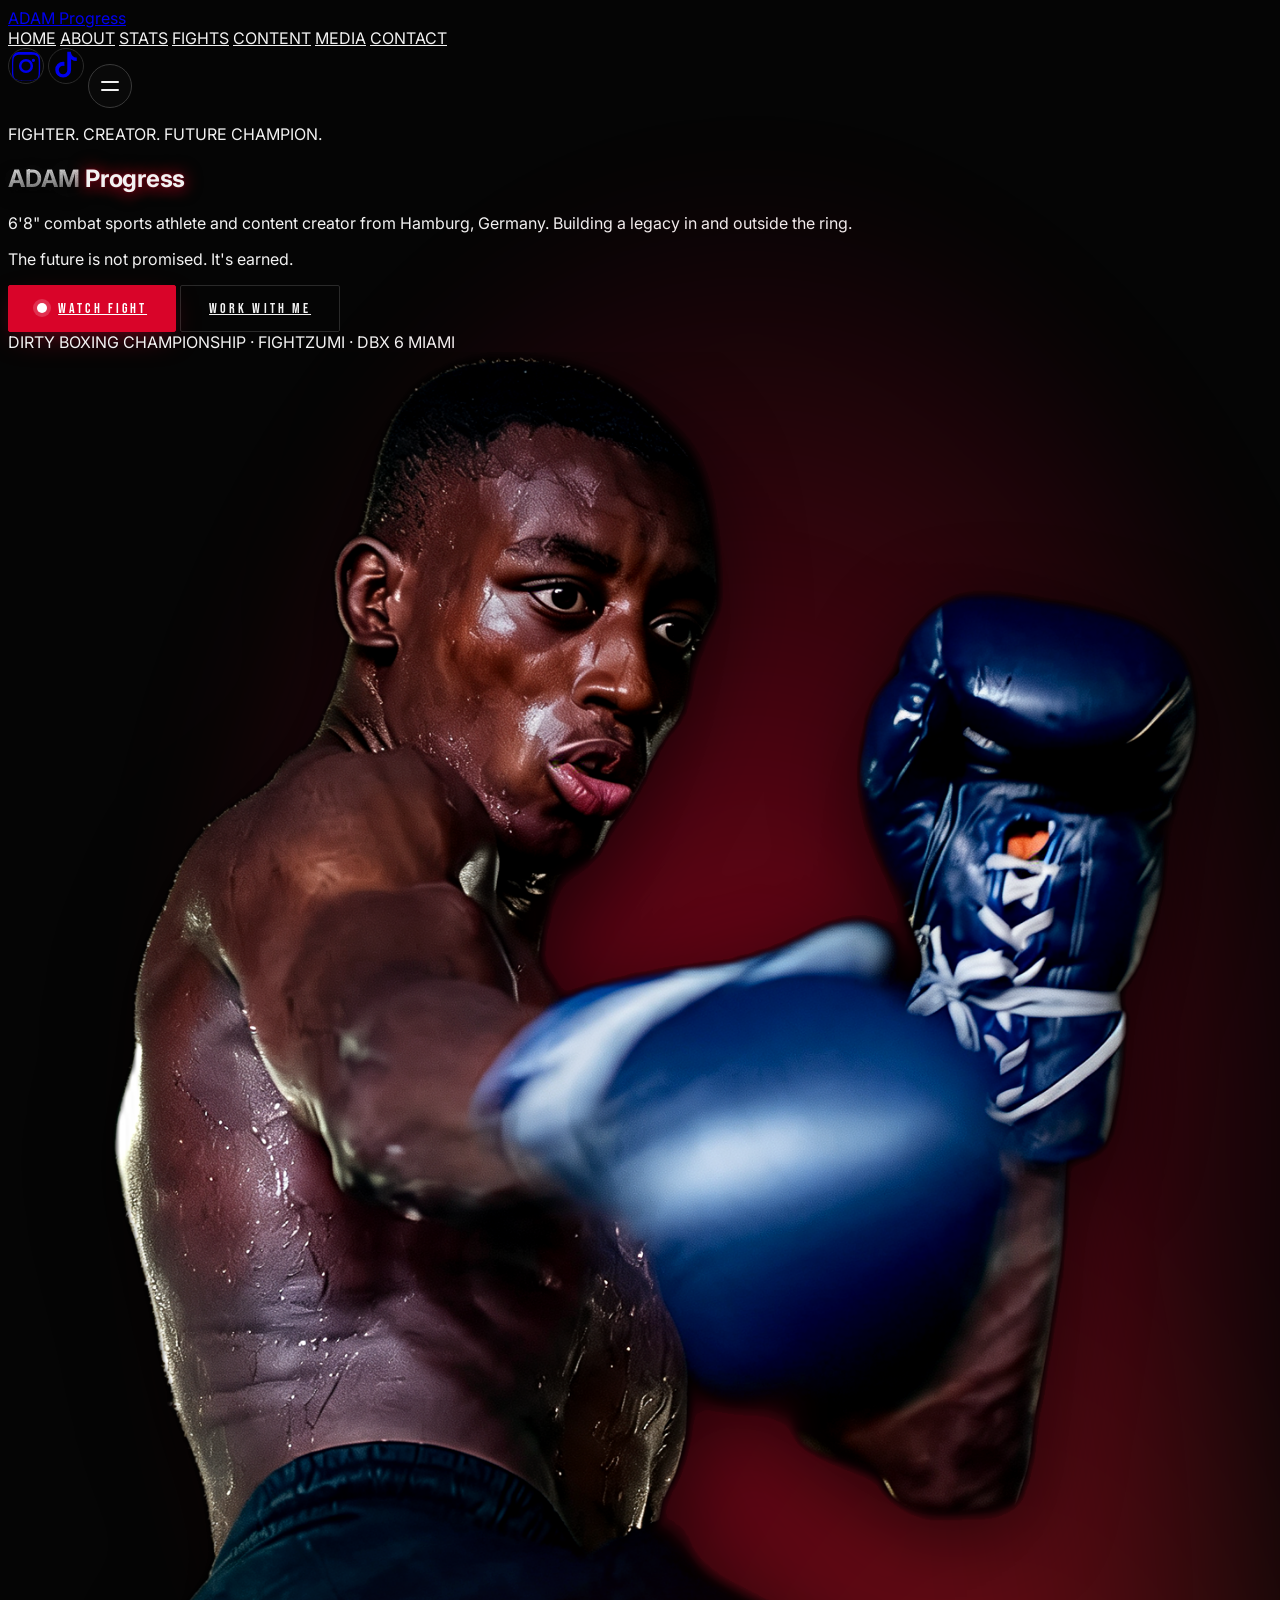
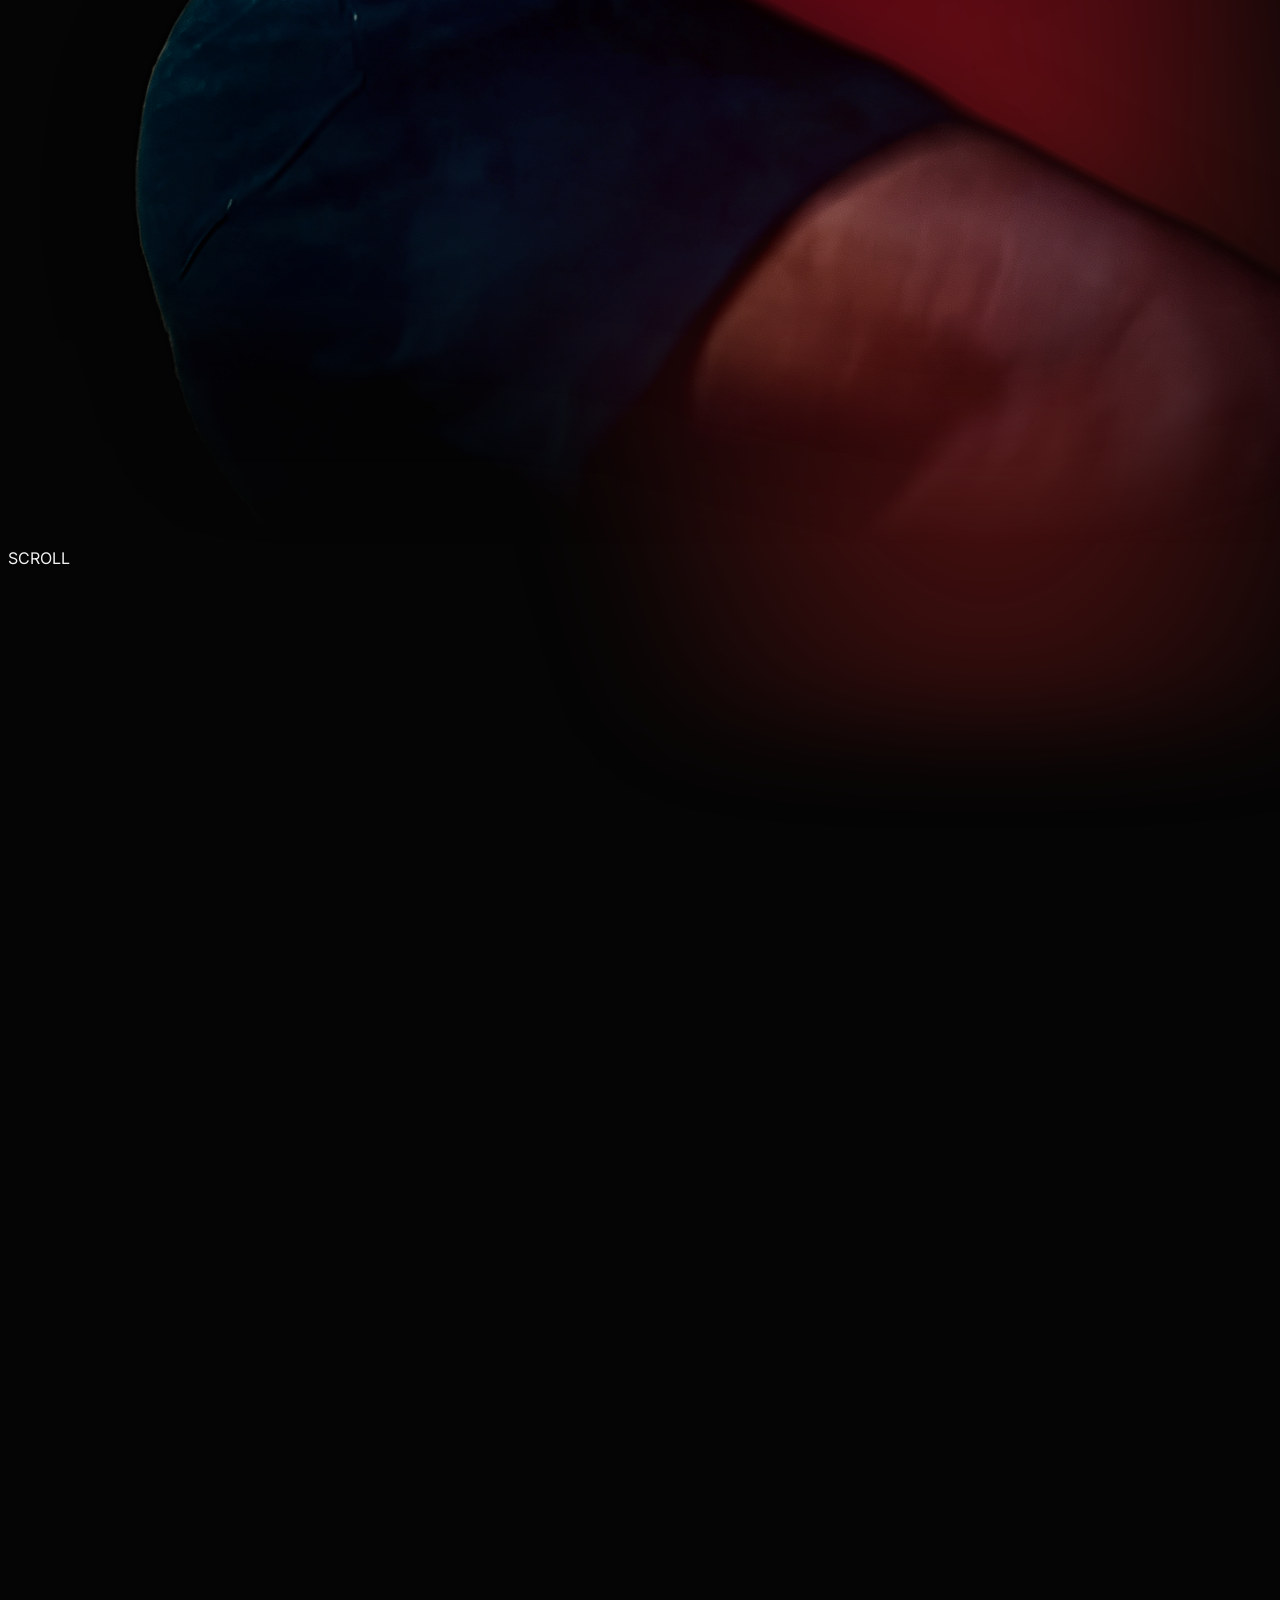
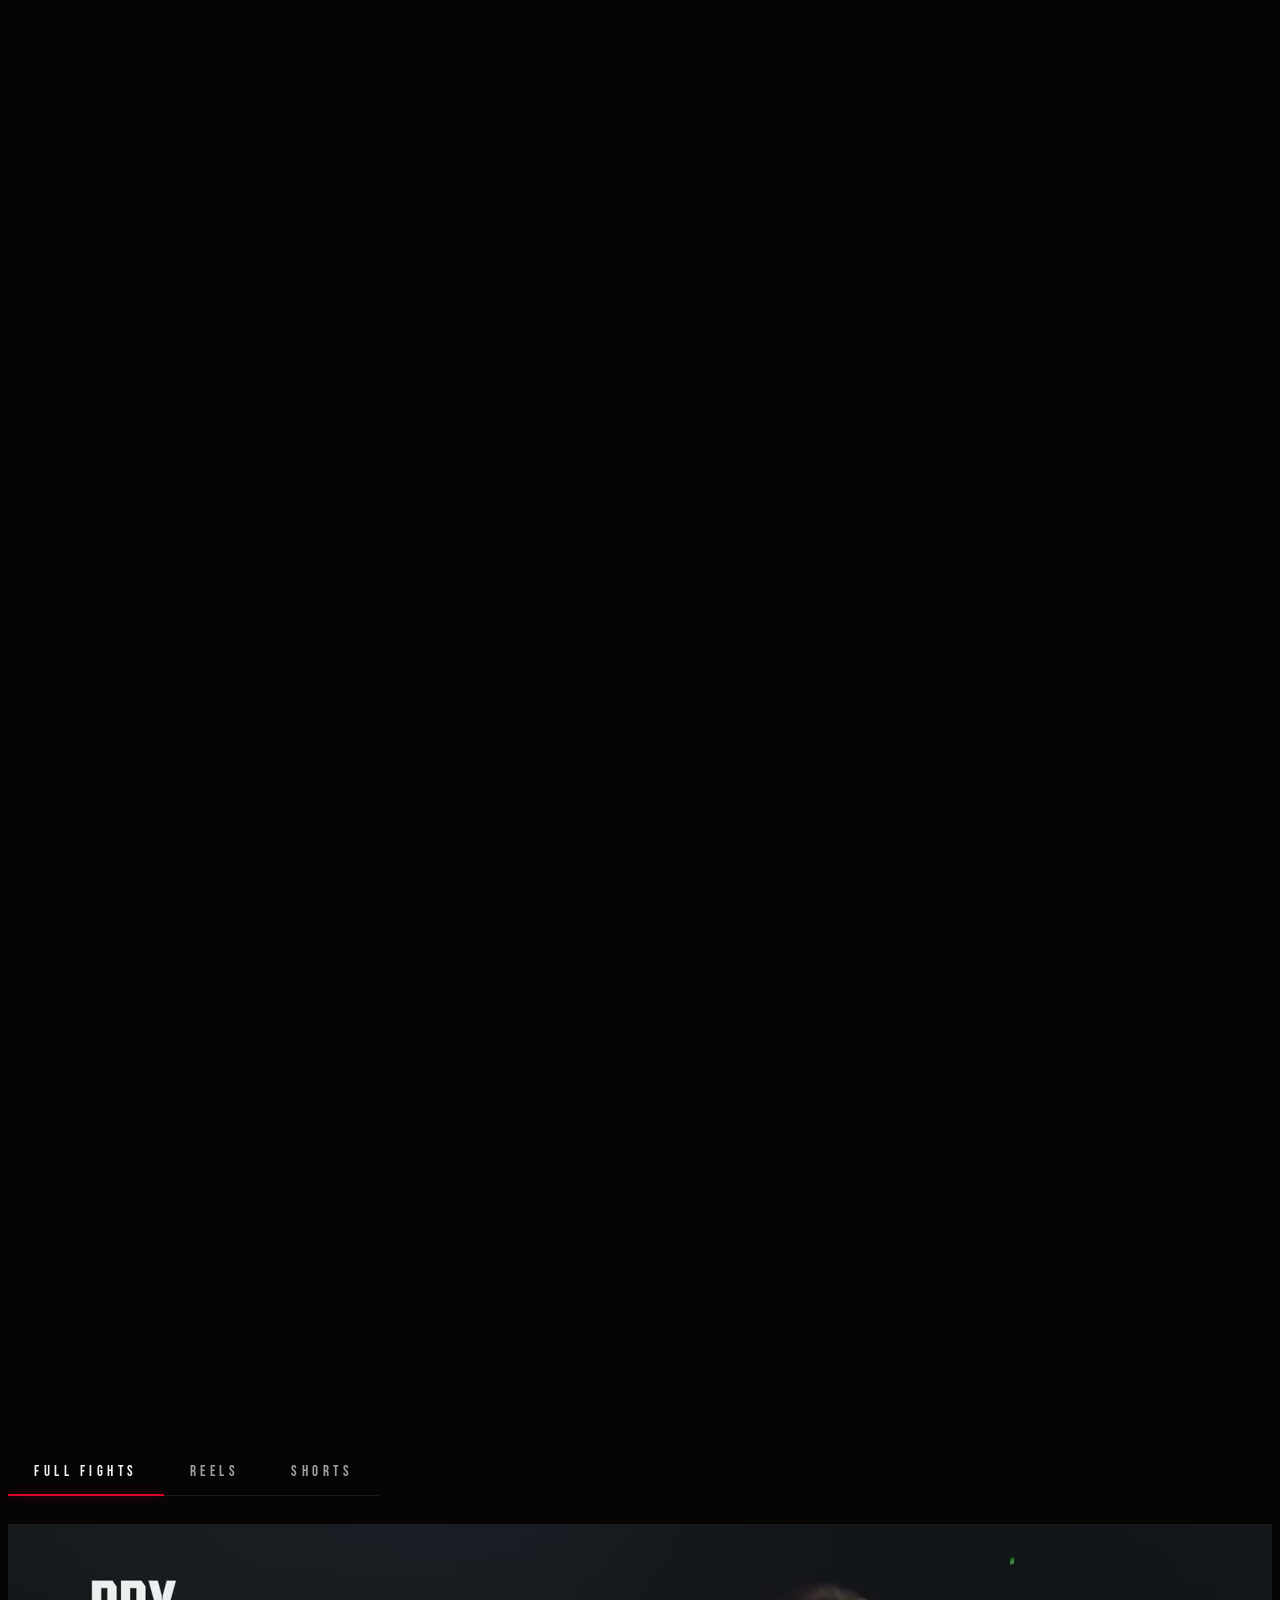
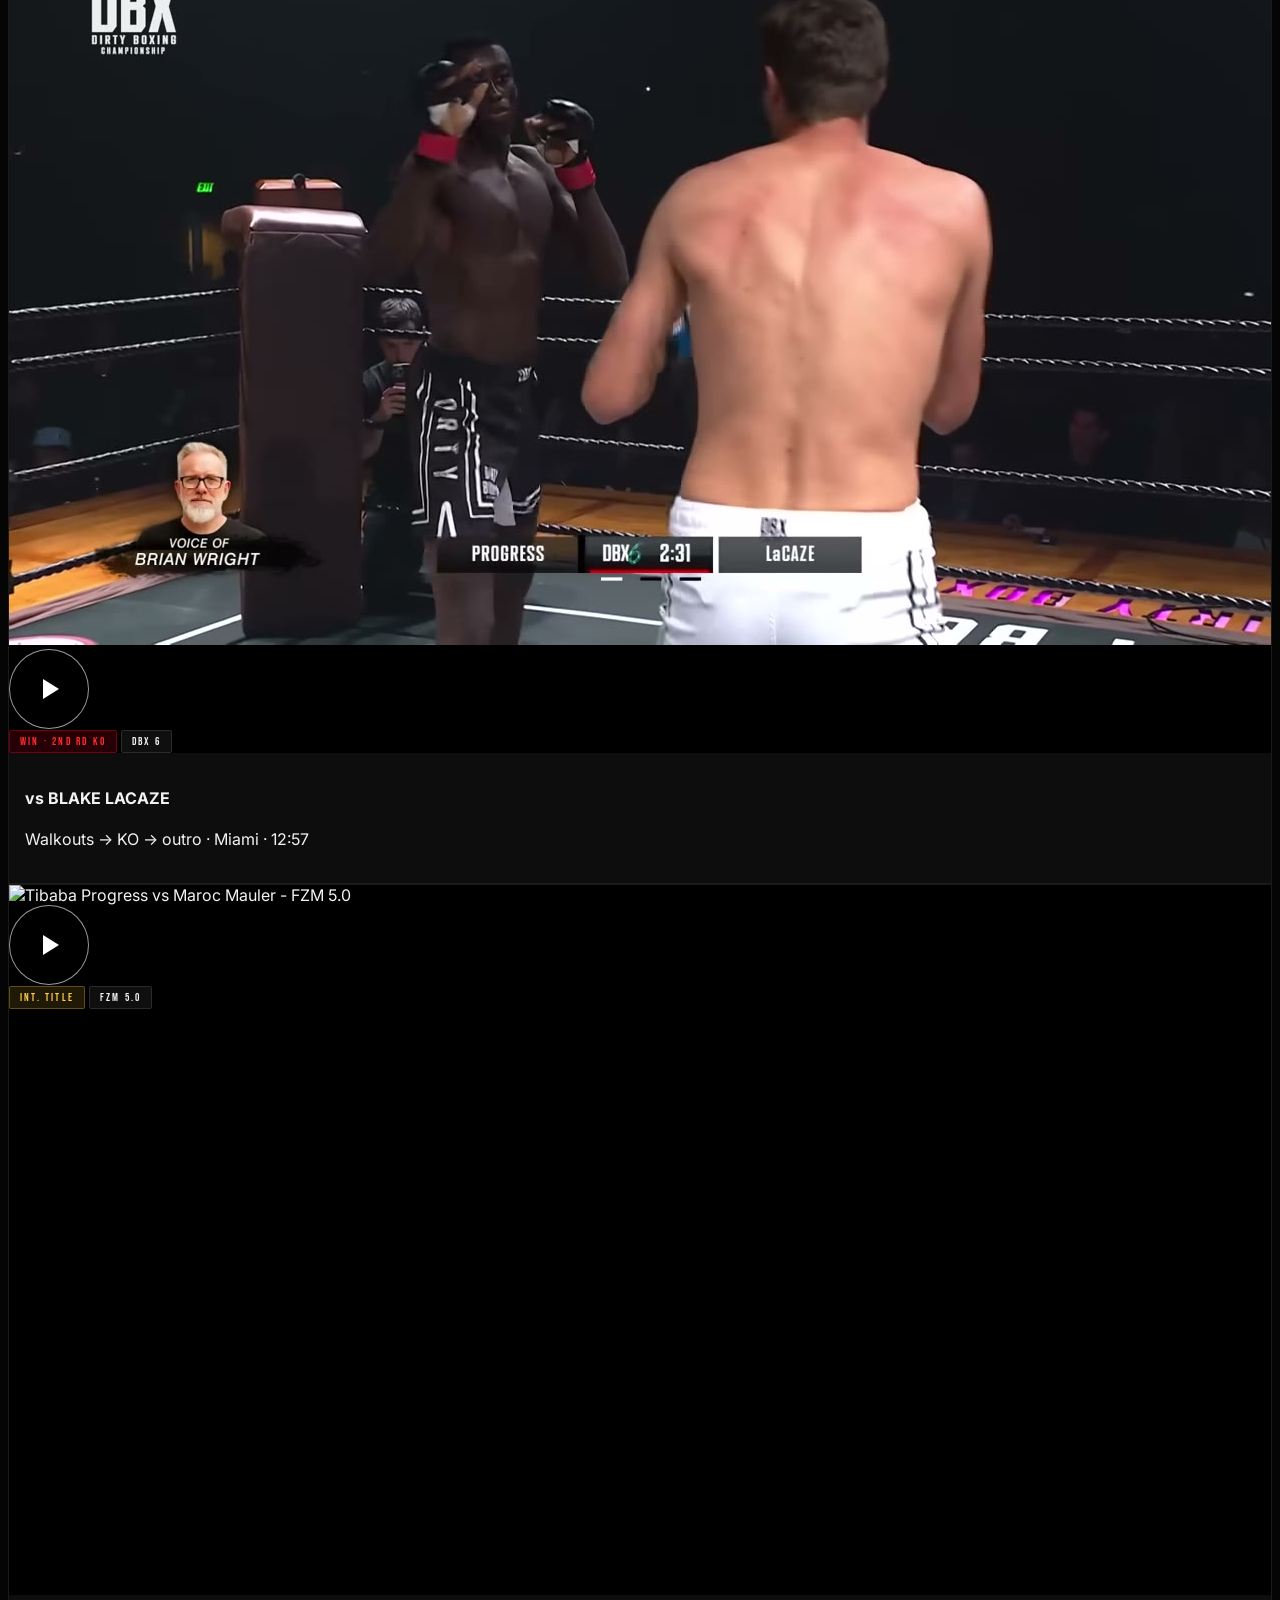
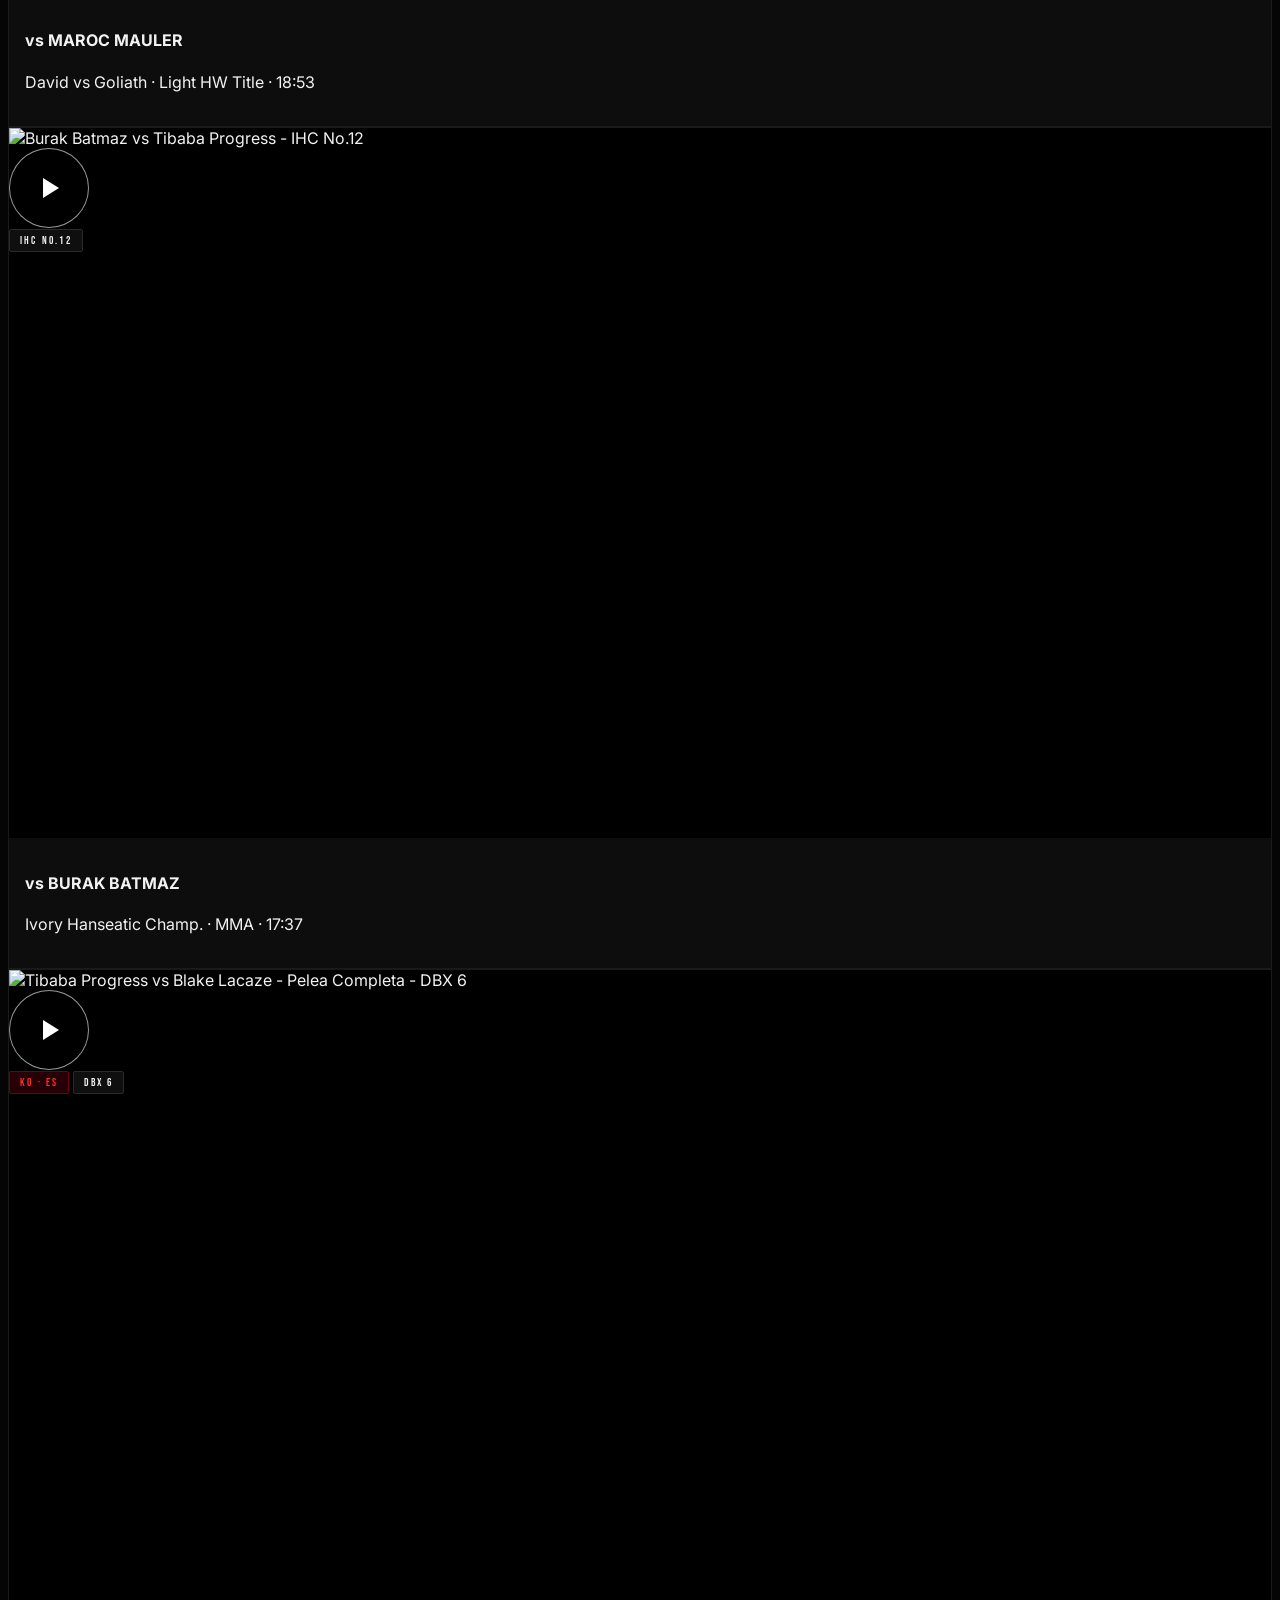
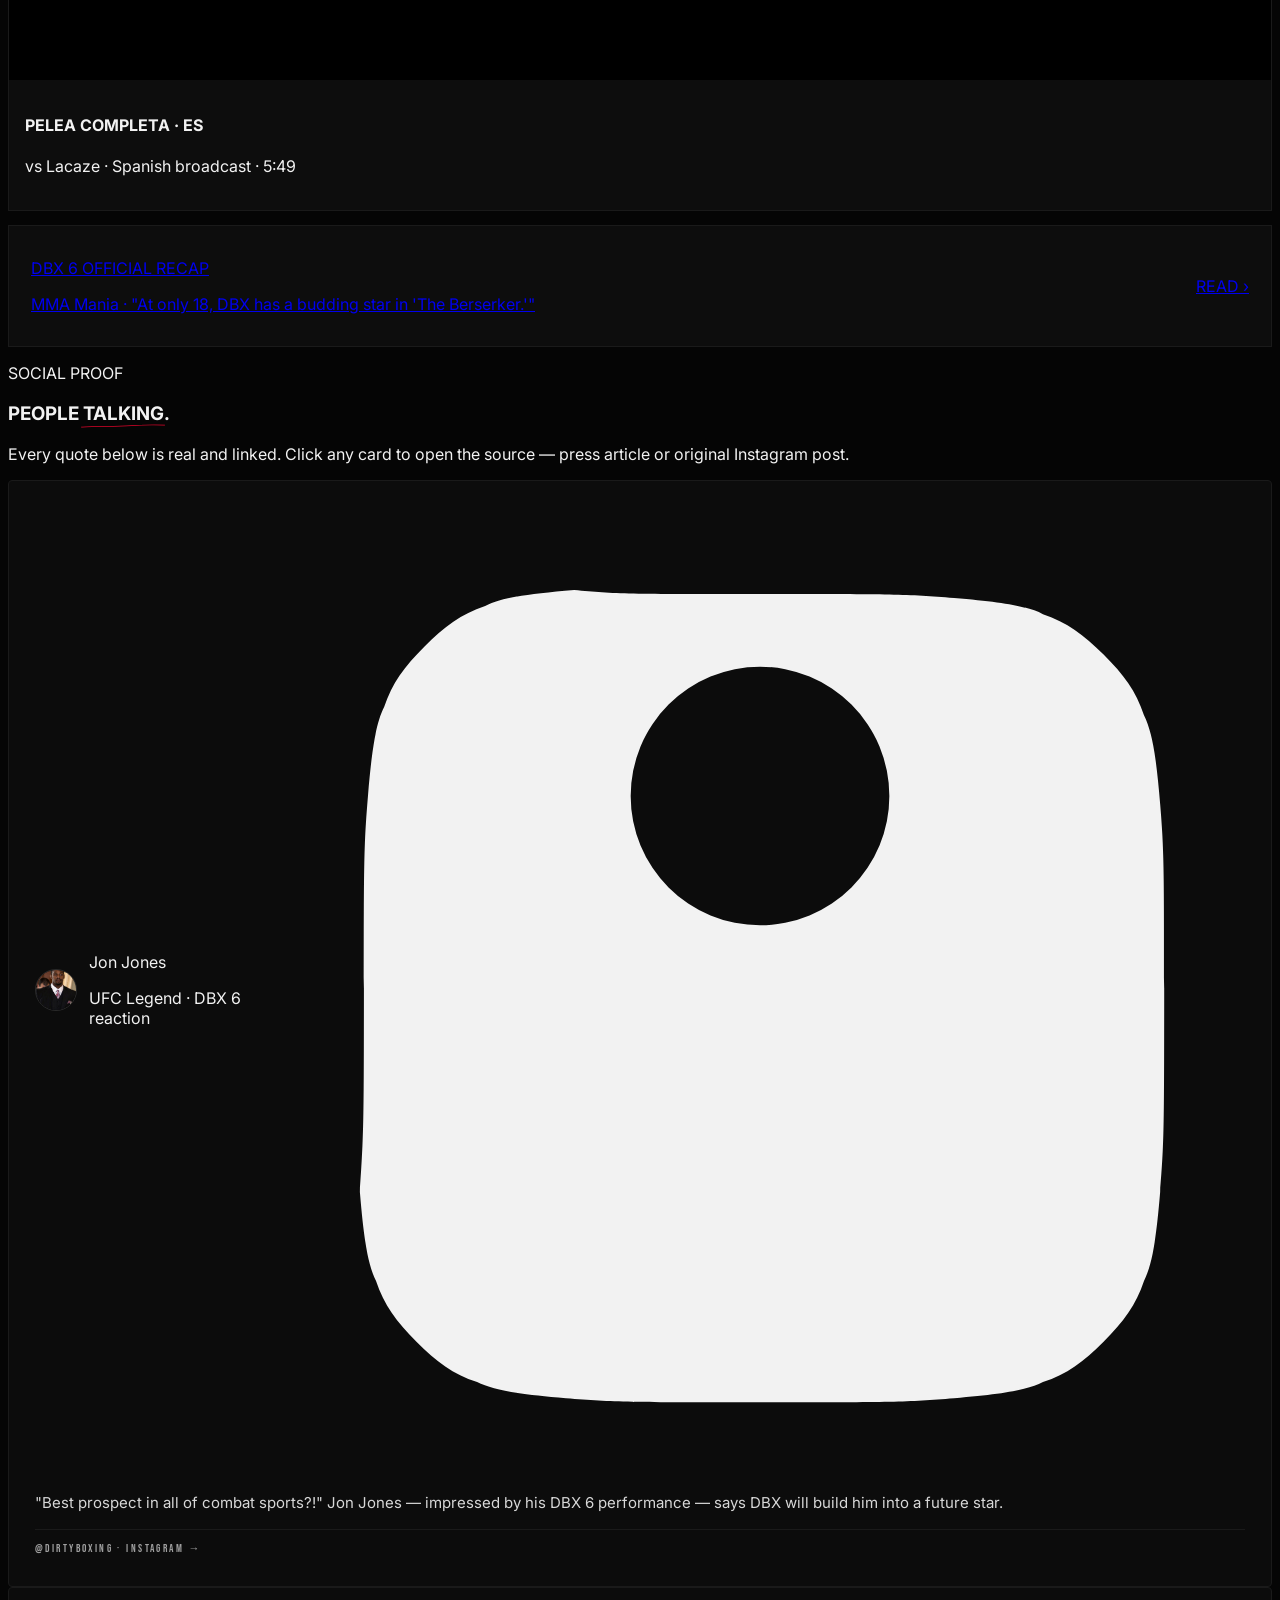
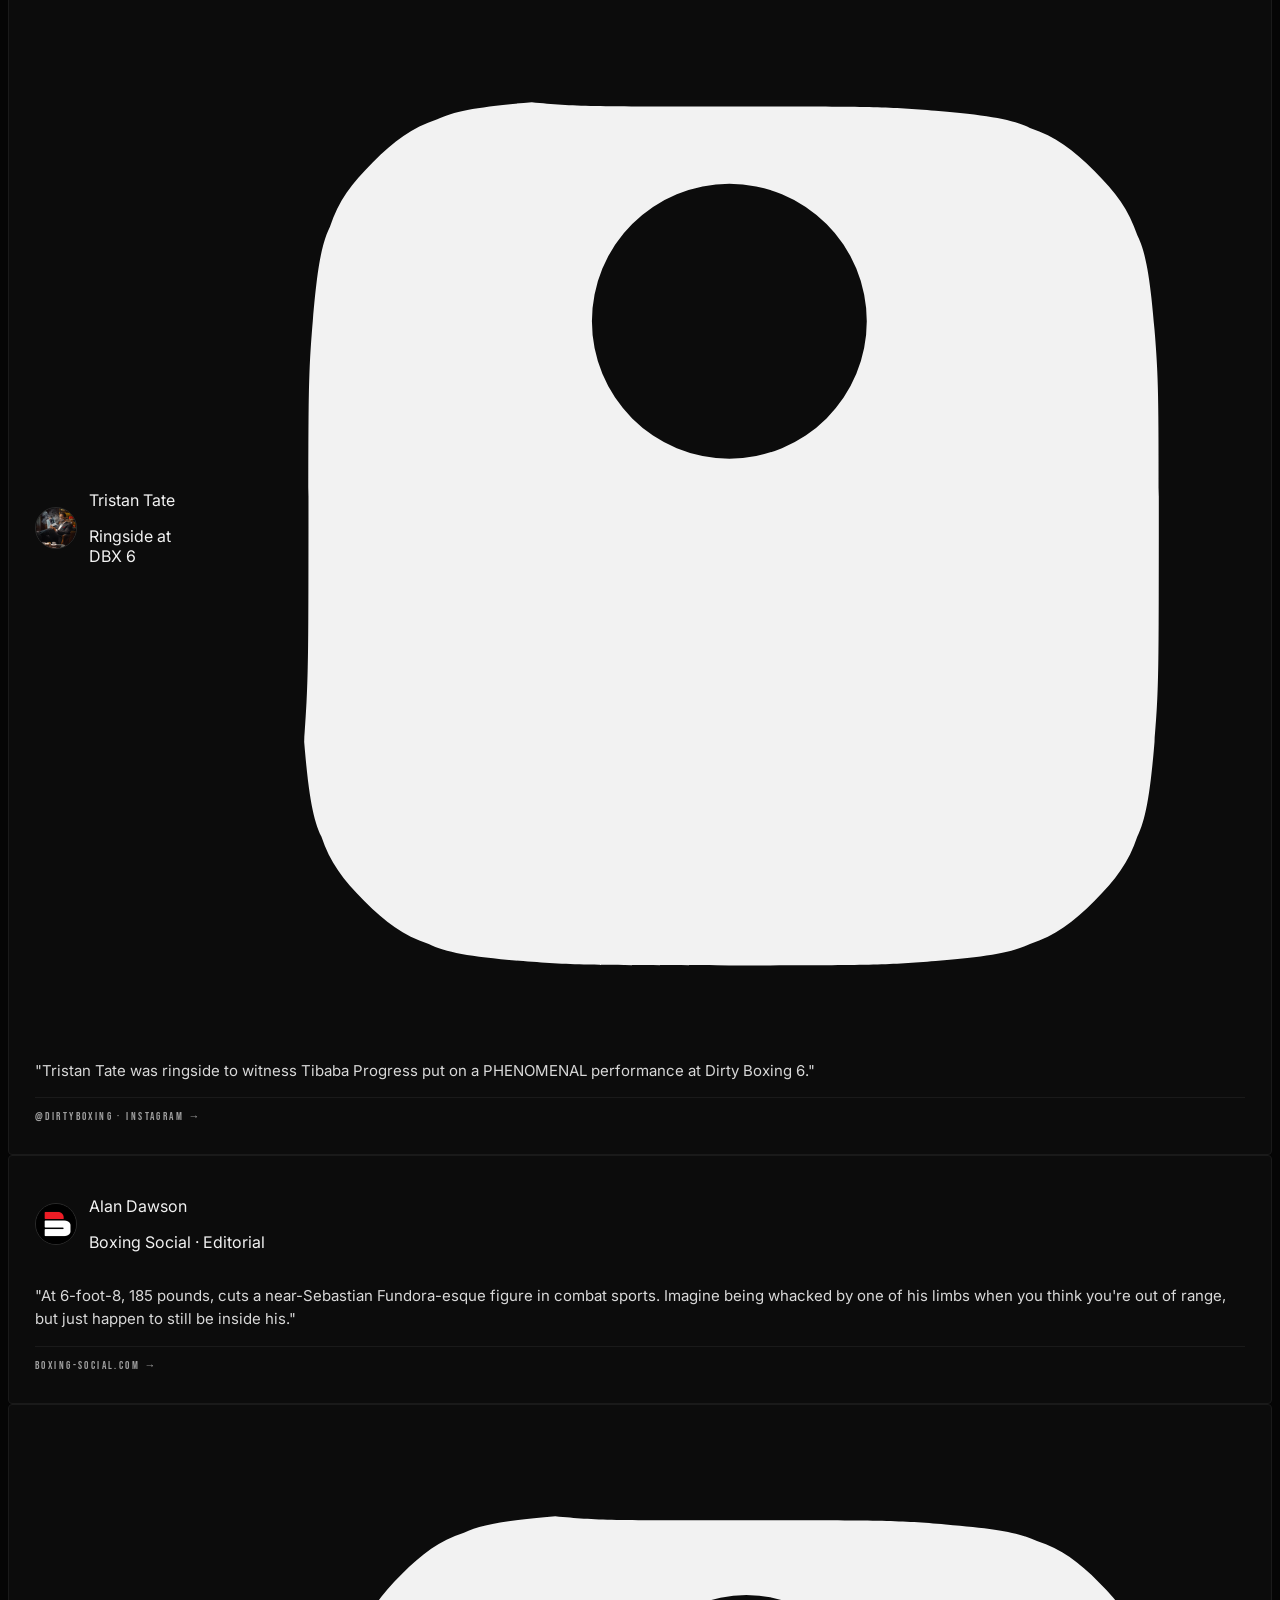
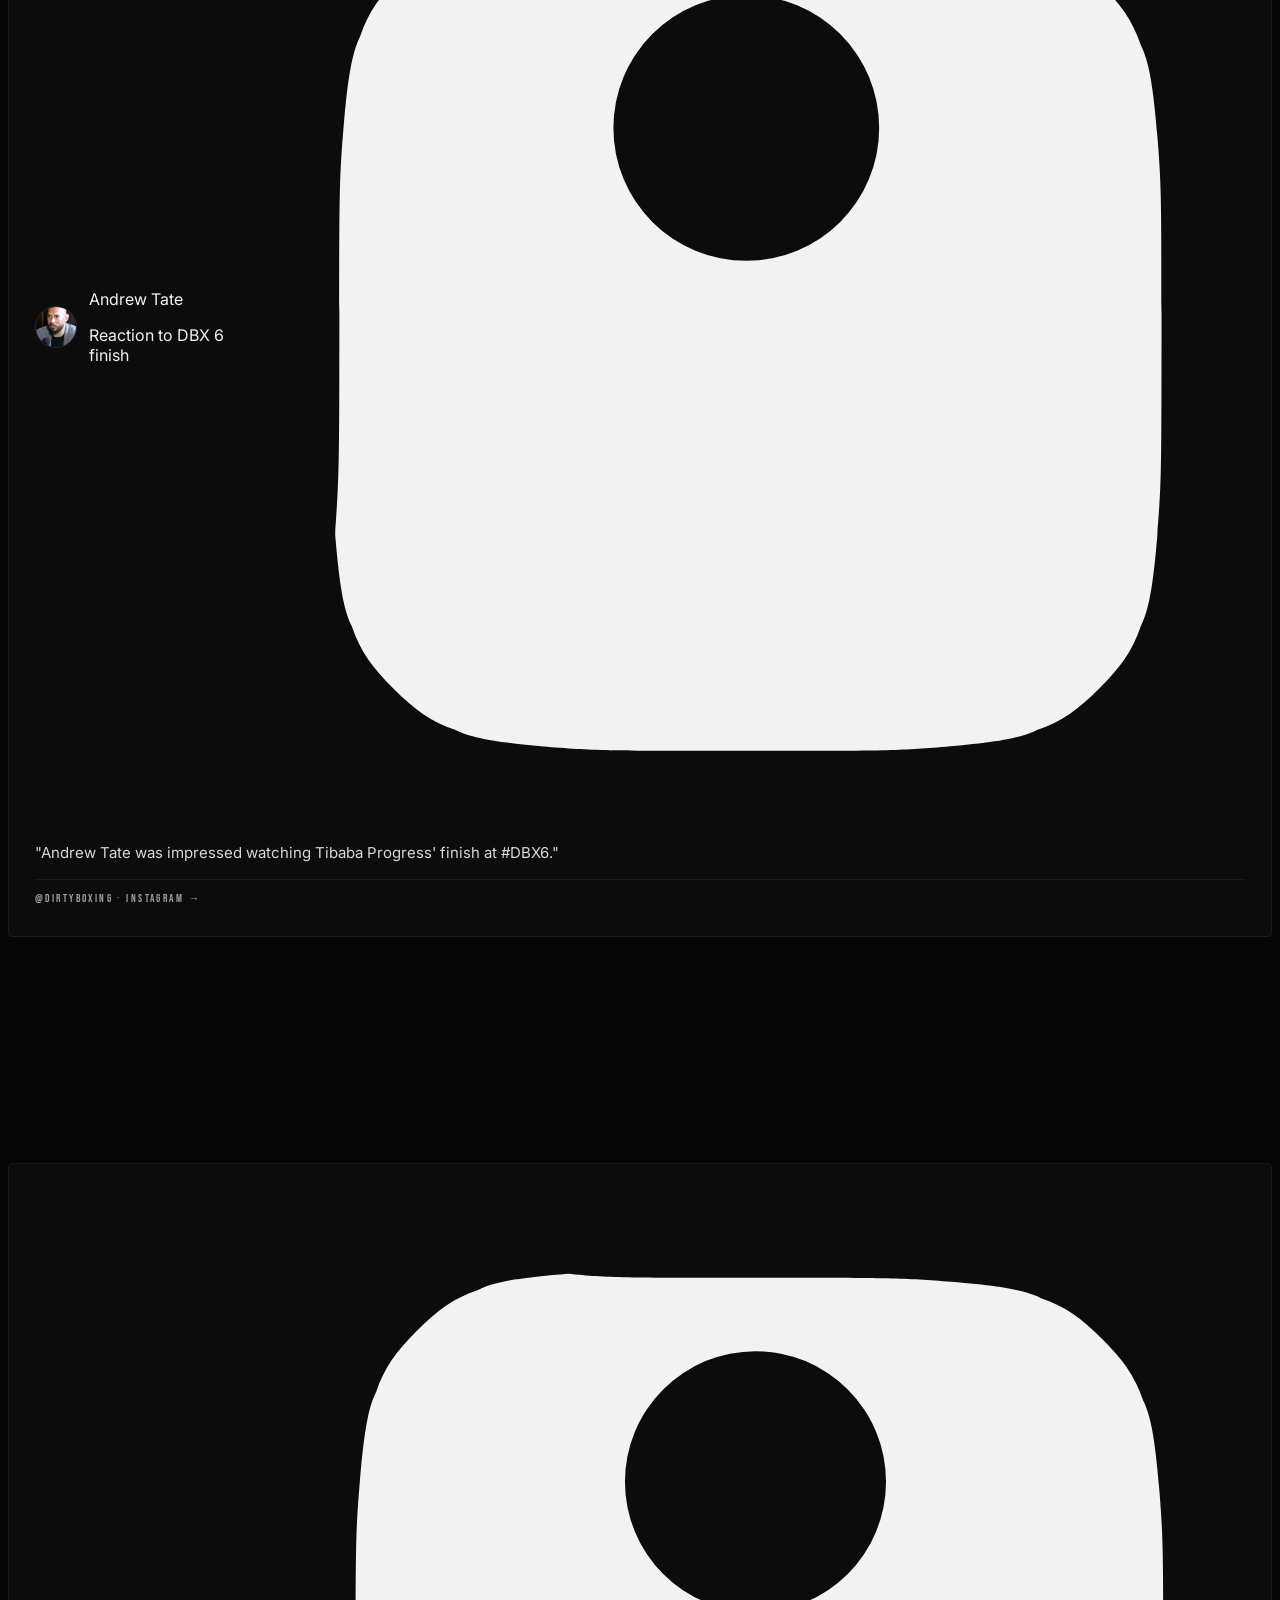
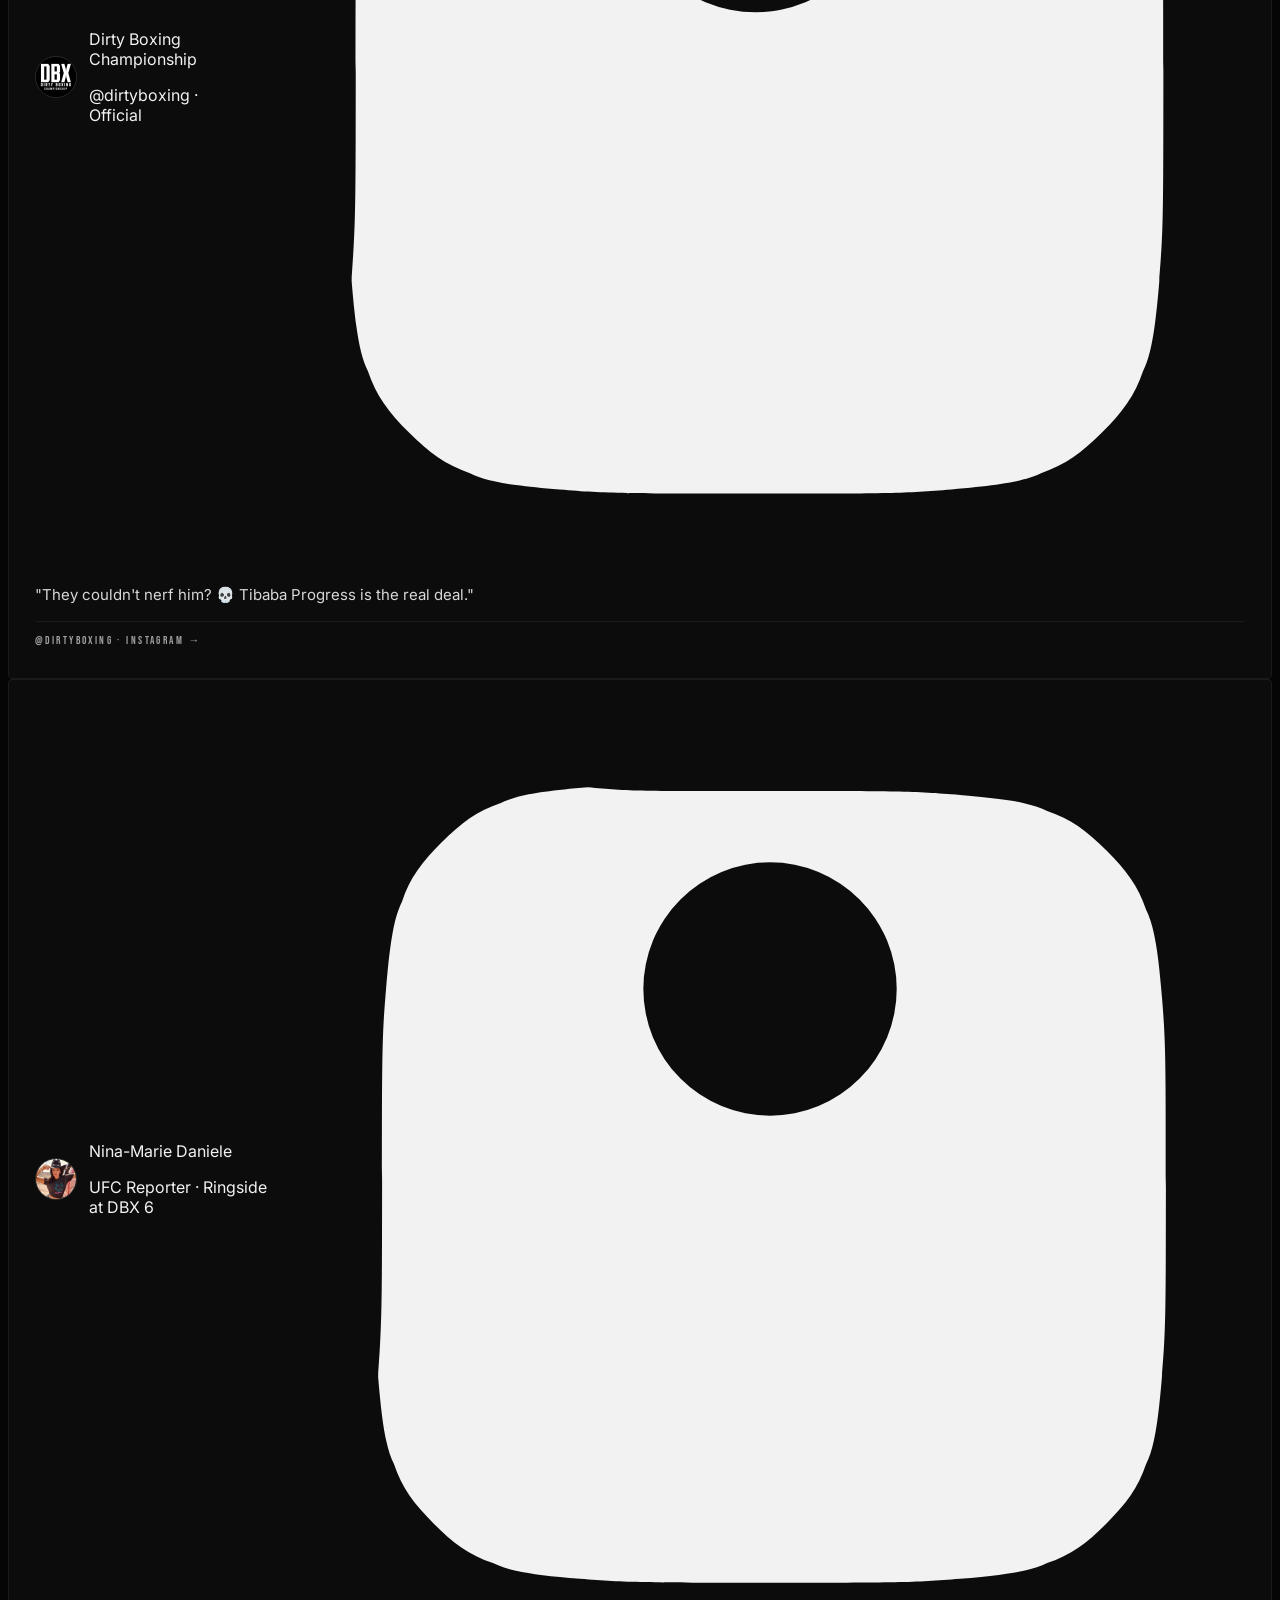
==== commit 283c6270: "Rebuild mobile menu toggle: bigger, instant, smoother The old 38px 3-line hamburger felt laggy on ph" ====
--- a/index.html
+++ b/index.html
@@ -84,9 +84,9 @@
         <svg viewBox="0 0 24 24" class="w-4 h-4" fill="currentColor"><path d="M19.6 8.5a6.7 6.7 0 0 1-4-1.3v7.4a5.6 5.6 0 1 1-5.6-5.6c.3 0 .6 0 .9.1V12a3 3 0 1 0 2 2.8V2h2.5a4.1 4.1 0 0 0 4.2 4z"/></svg>
       </a>
 
-      <!-- Hamburger (mobile only) -->
+      <!-- Menu toggle (mobile only) -->
       <button type="button" id="navToggle" class="nav-toggle md:hidden" aria-label="Open menu" aria-expanded="false" aria-controls="mobileNav">
-        <span></span><span></span><span></span>
+        <span></span><span></span>
       </button>
     </div>
   </div>
--- a/styles.css
+++ b/styles.css
@@ -61,51 +61,57 @@
   transform: translateY(-2px);
 }
 
-/* ====== HAMBURGER ====== */
+/* ====== MENU TOGGLE (mobile) ====== */
 .nav-toggle {
   position: relative;
   z-index: 55;             /* sit above mobile-nav overlay */
-  width: 38px; height: 38px;
-  border: 1px solid #2A2A2A;
+  width: 44px; height: 44px;   /* 44pt minimum tap target */
+  border: 1.5px solid #3A3A3A;
   border-radius: 999px;
-  background: rgba(5,5,5,0.85);
+  background: rgba(10,10,10,0.92);
   cursor: pointer;
   display: inline-flex;
   flex-direction: column;
   align-items: center;
   justify-content: center;
-  gap: 4px;
-  transition: all .25s ease;
-}
+  gap: 6px;
+  touch-action: manipulation;             /* kills the double-tap-zoom tap delay */
+  -webkit-tap-highlight-color: transparent;
+  transition: transform .1s ease, border-color .15s ease, background .15s ease;
+}
+.nav-toggle:active { transform: scale(0.9); }   /* instant press feedback */
 .nav-toggle.is-open {
   background: rgba(20,20,20,0.95);
   border-color: #D90429;
 }
-.nav-toggle:hover { border-color: #D90429; background: rgba(217,4,41,0.08); }
+/* hover only where hover exists — on touch screens it sticks after a tap */
+@media (hover: hover) {
+  .nav-toggle:hover { border-color: #D90429; background: rgba(217,4,41,0.08); }
+}
 .nav-toggle span {
-  width: 16px; height: 1.6px;
+  width: 18px; height: 2px;
+  border-radius: 2px;
   background: #F2F2F2;
   display: block;
-  transition: transform .3s ease, opacity .25s ease, background .25s ease;
-}
-.nav-toggle.is-open span:nth-child(1) { transform: translateY(5.6px) rotate(45deg); background: #FF2D2D; }
-.nav-toggle.is-open span:nth-child(2) { opacity: 0; }
-.nav-toggle.is-open span:nth-child(3) { transform: translateY(-5.6px) rotate(-45deg); background: #FF2D2D; }
+  transition: transform .18s ease, background .18s ease;
+}
+.nav-toggle.is-open span:nth-child(1) { transform: translateY(4px) rotate(45deg); background: #FF2D2D; }
+.nav-toggle.is-open span:nth-child(2) { transform: translateY(-4px) rotate(-45deg); background: #FF2D2D; }
 
 /* ====== MOBILE NAV OVERLAY ====== */
 .mobile-nav {
   position: fixed;
   inset: 0;
-  background: rgba(5,5,5,0.97);
-  backdrop-filter: blur(14px);
-  -webkit-backdrop-filter: blur(14px);
+  /* no backdrop-filter: behind a 98%-opaque bg the blur is invisible, but it
+     costs real GPU time on phones and made opening feel sluggish */
+  background: rgba(5,5,5,0.98);
   z-index: 48;             /* below the toggle (55) so the X stays clickable */
   display: flex;
   align-items: center;
   justify-content: center;
   opacity: 0;
   pointer-events: none;
-  transition: opacity .3s ease;
+  transition: opacity .2s ease;
 }
 .mobile-nav.is-open {
   opacity: 1;
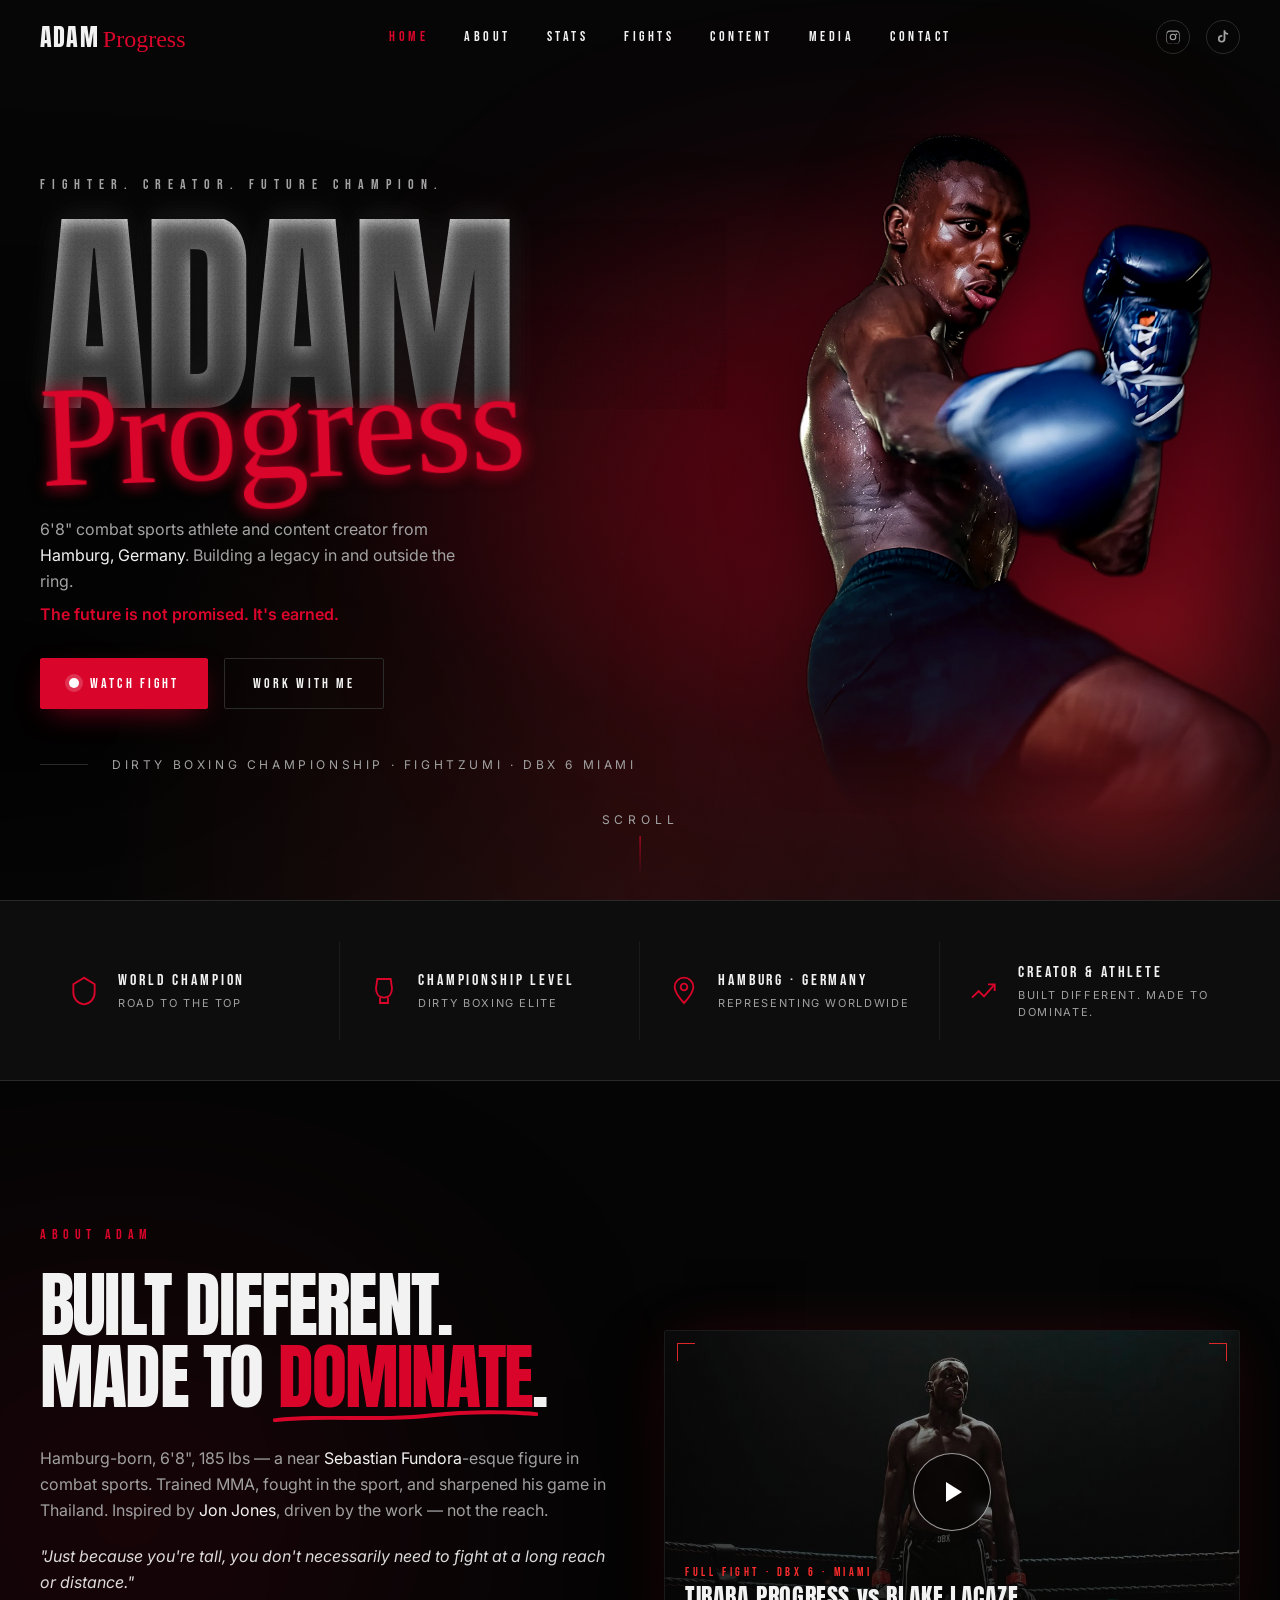
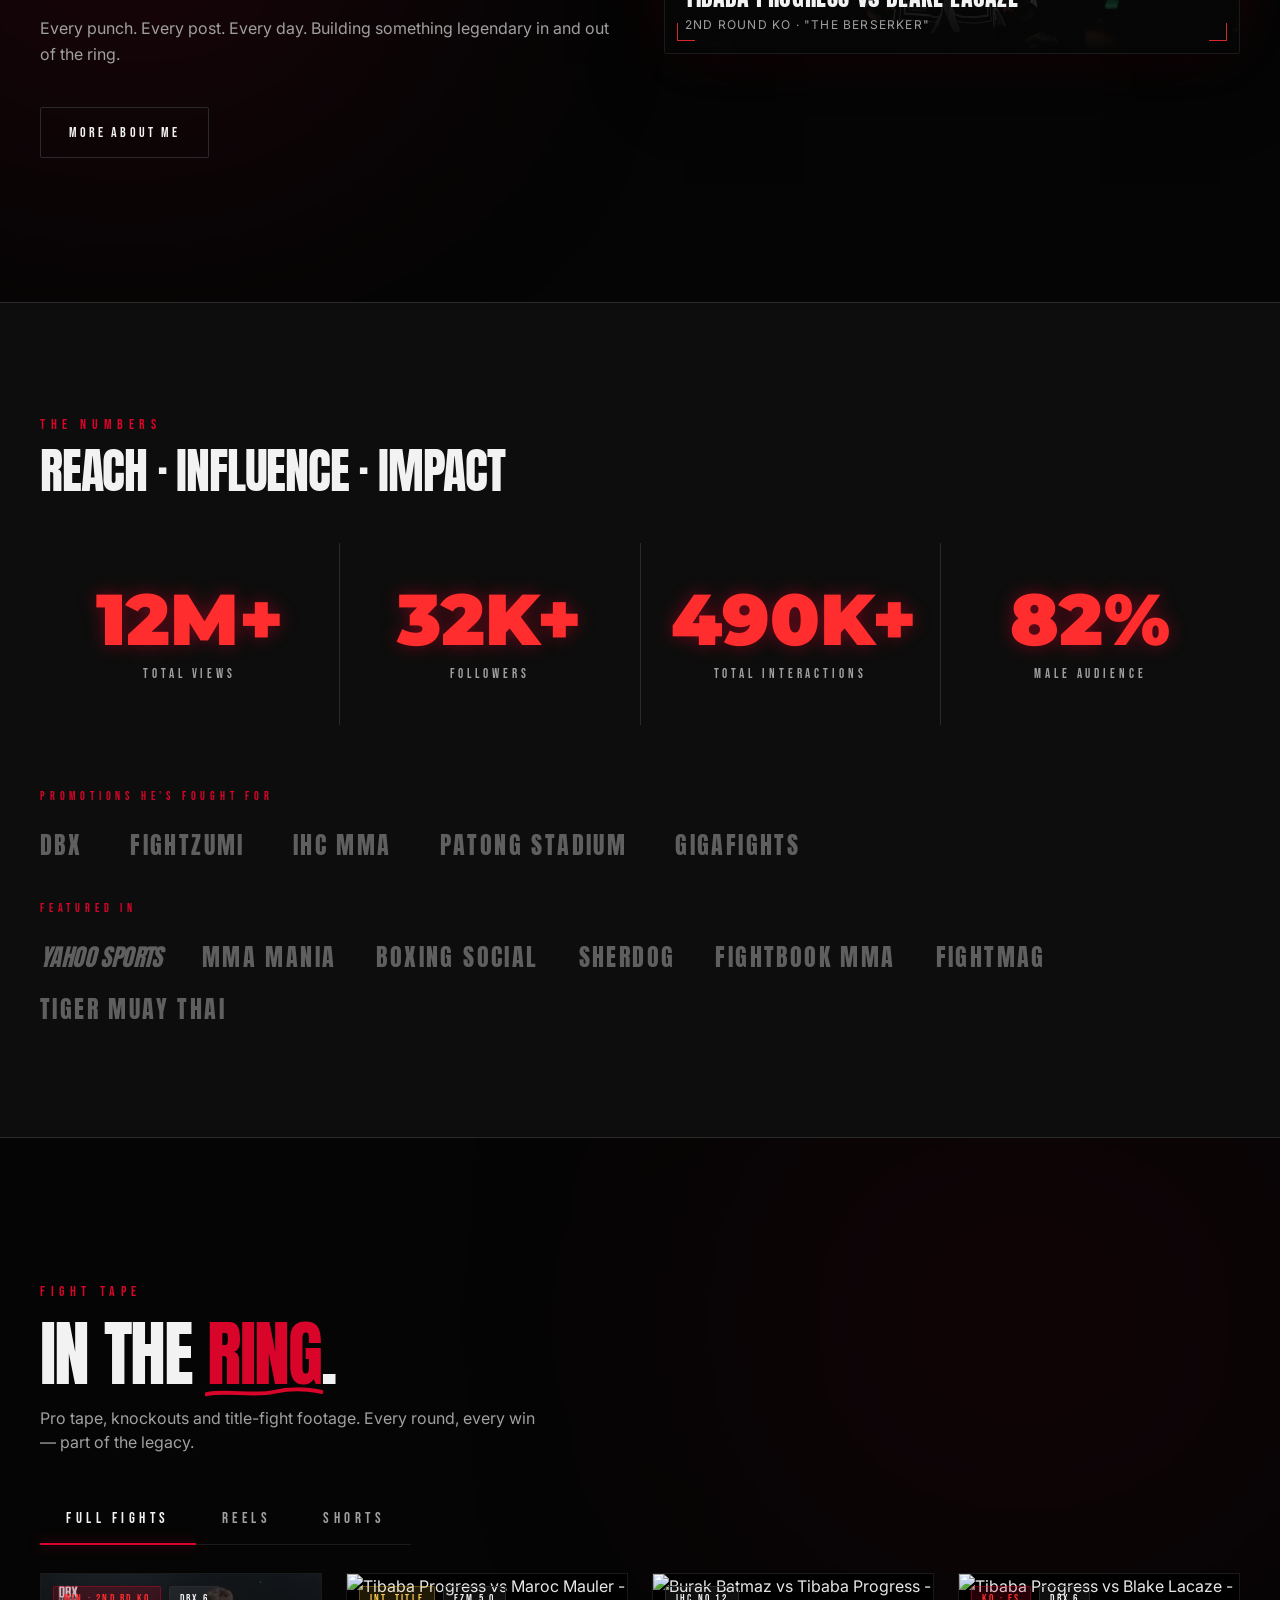
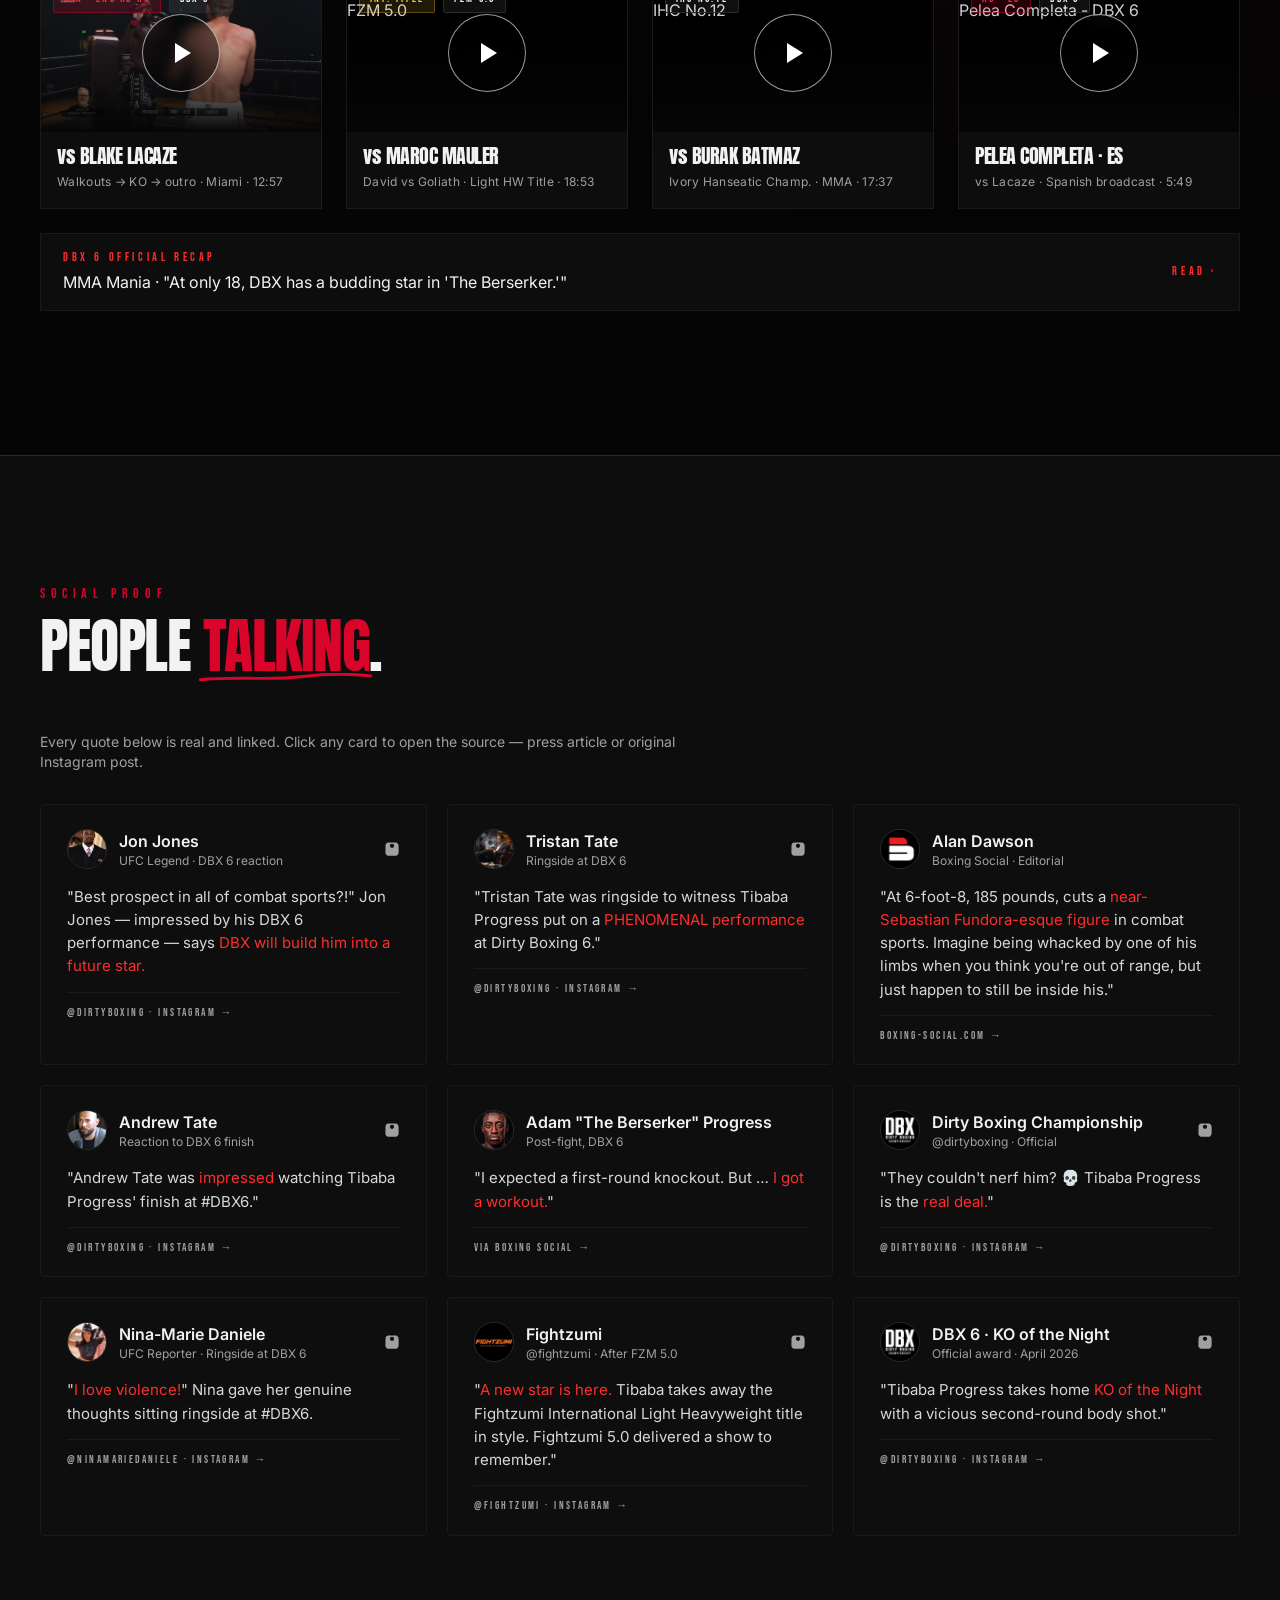
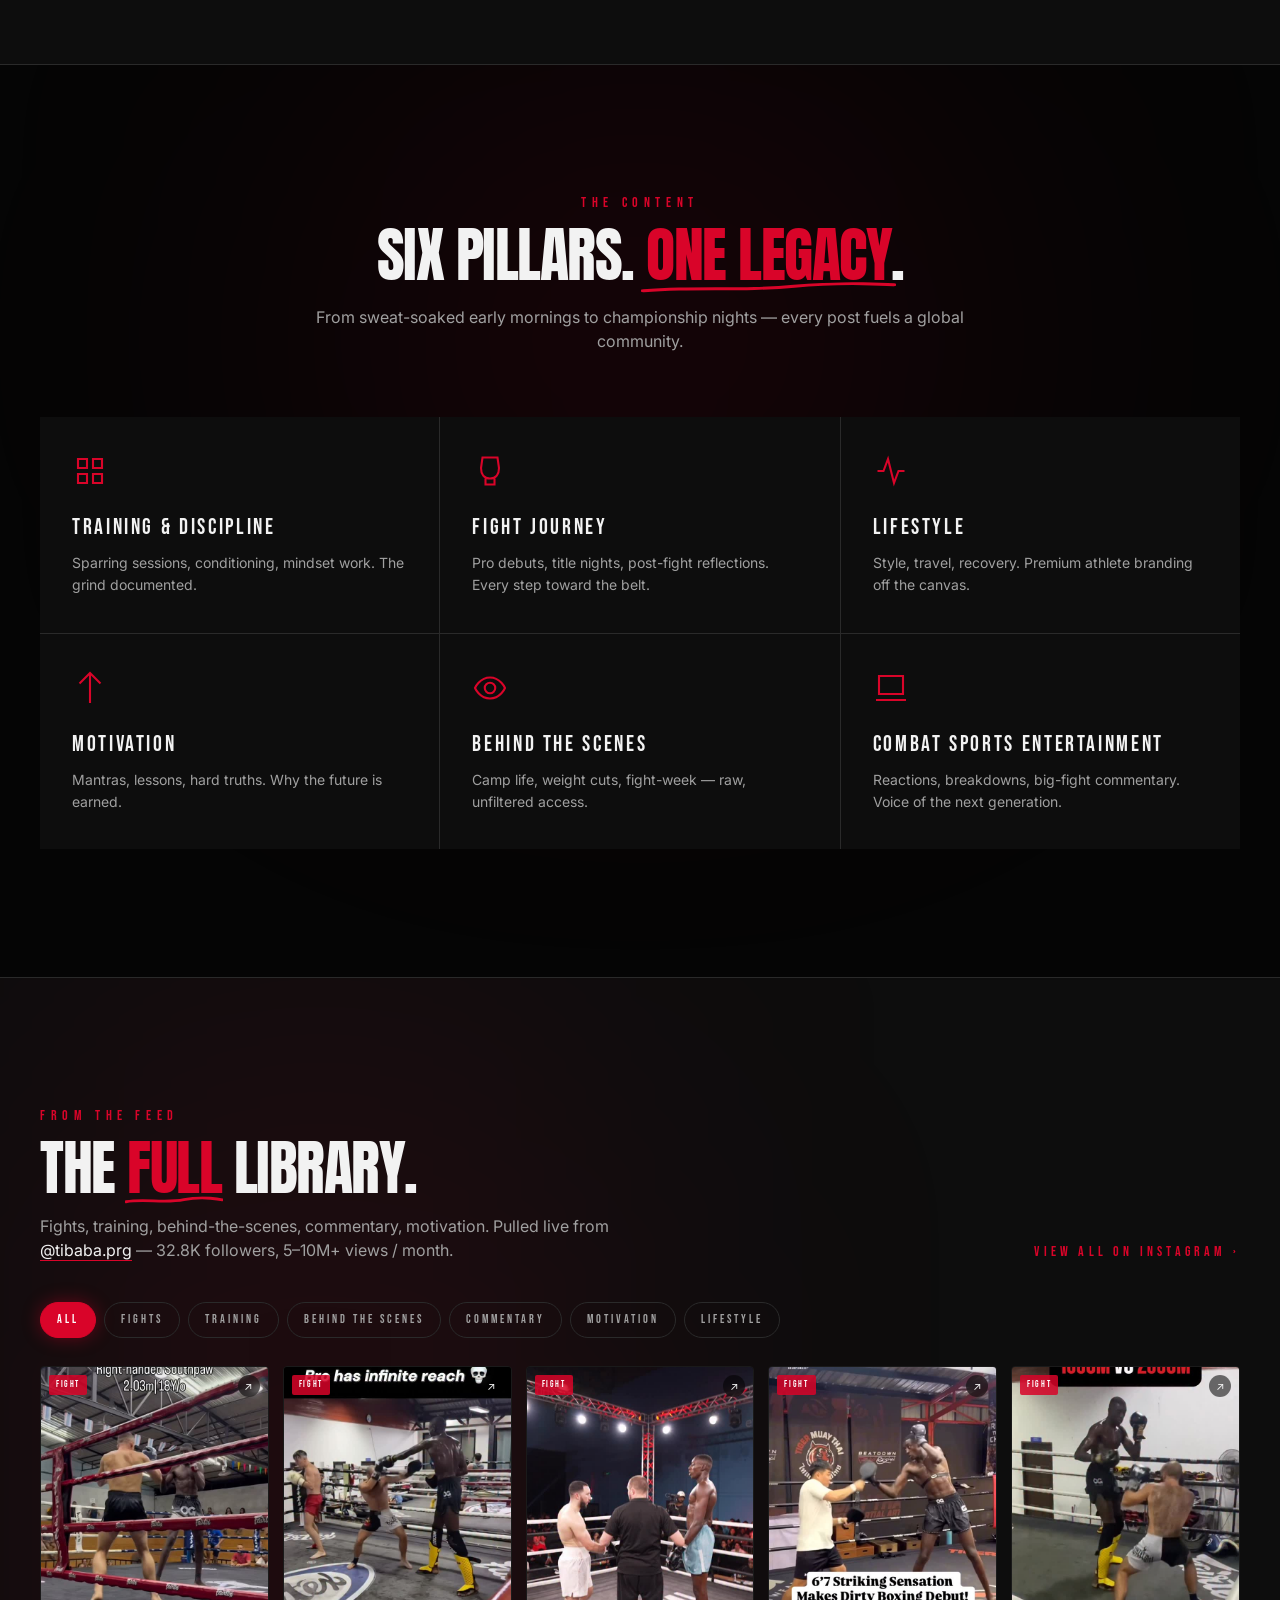
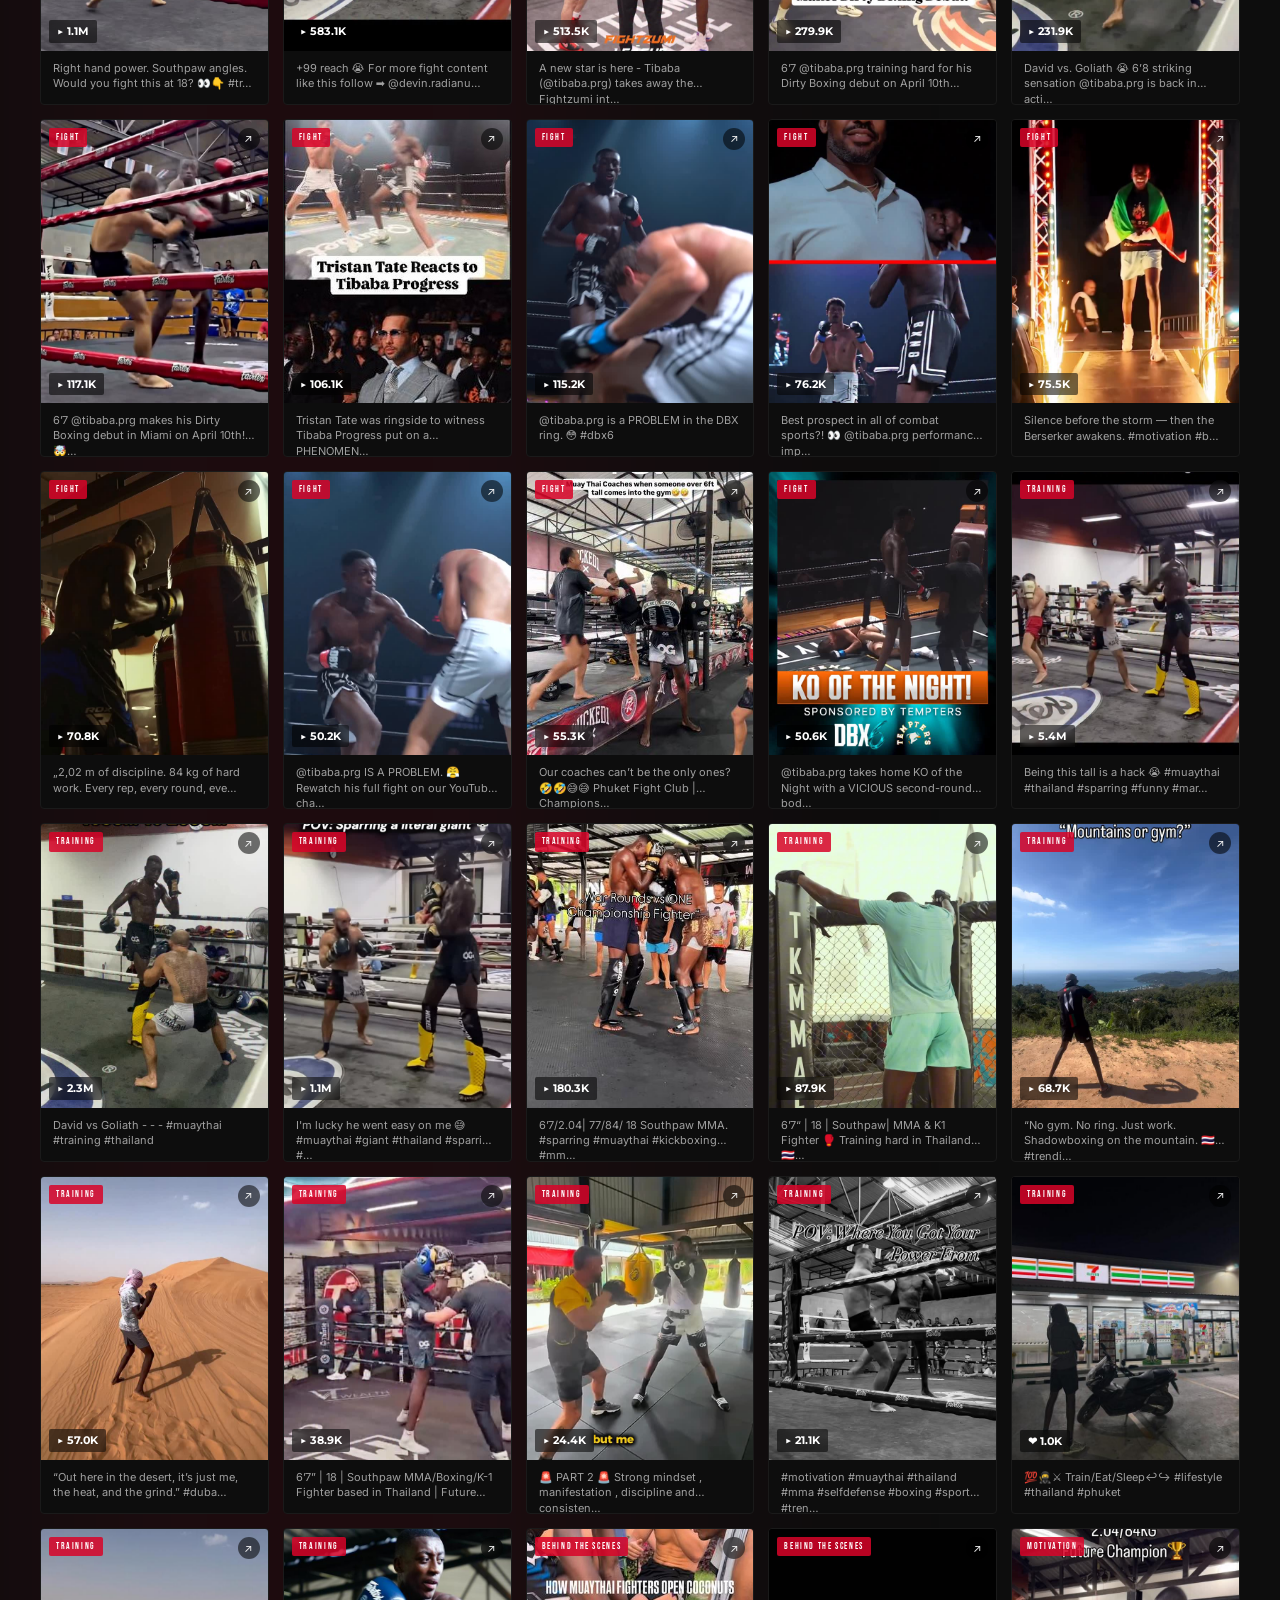
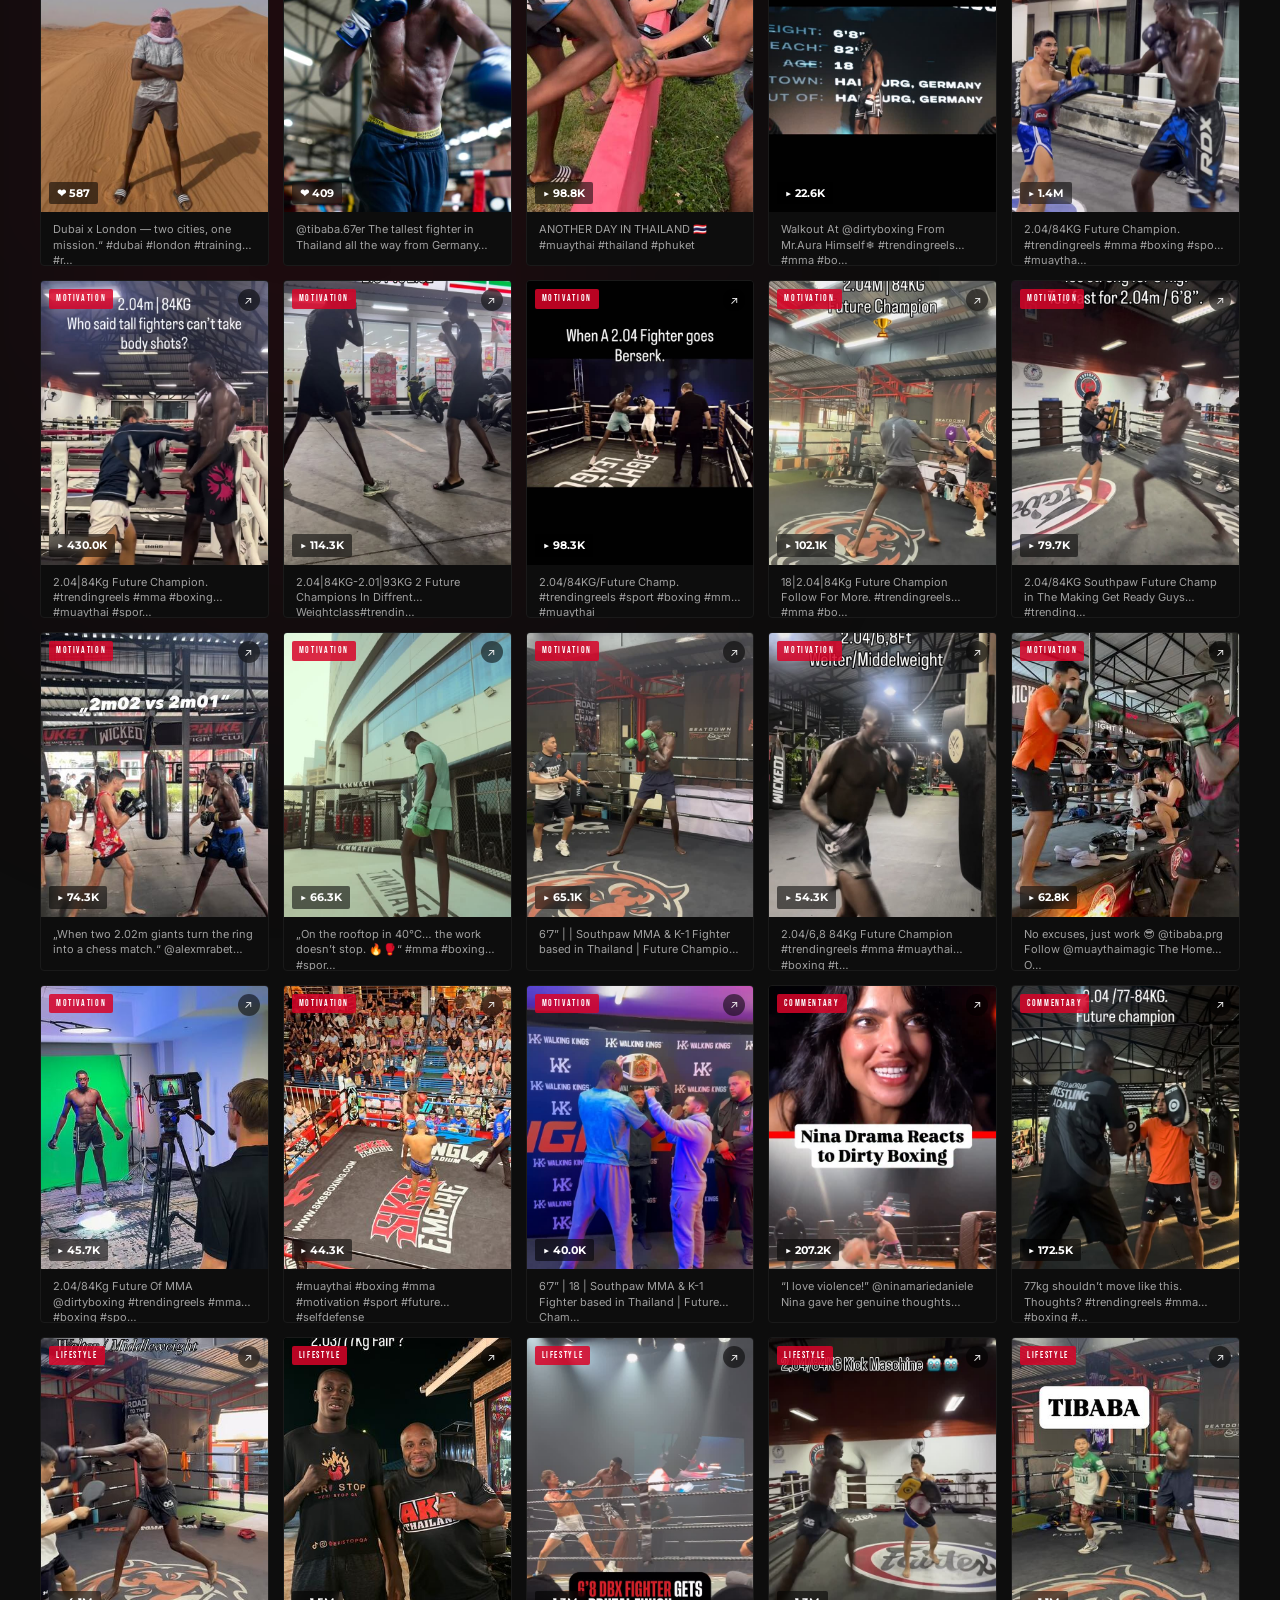
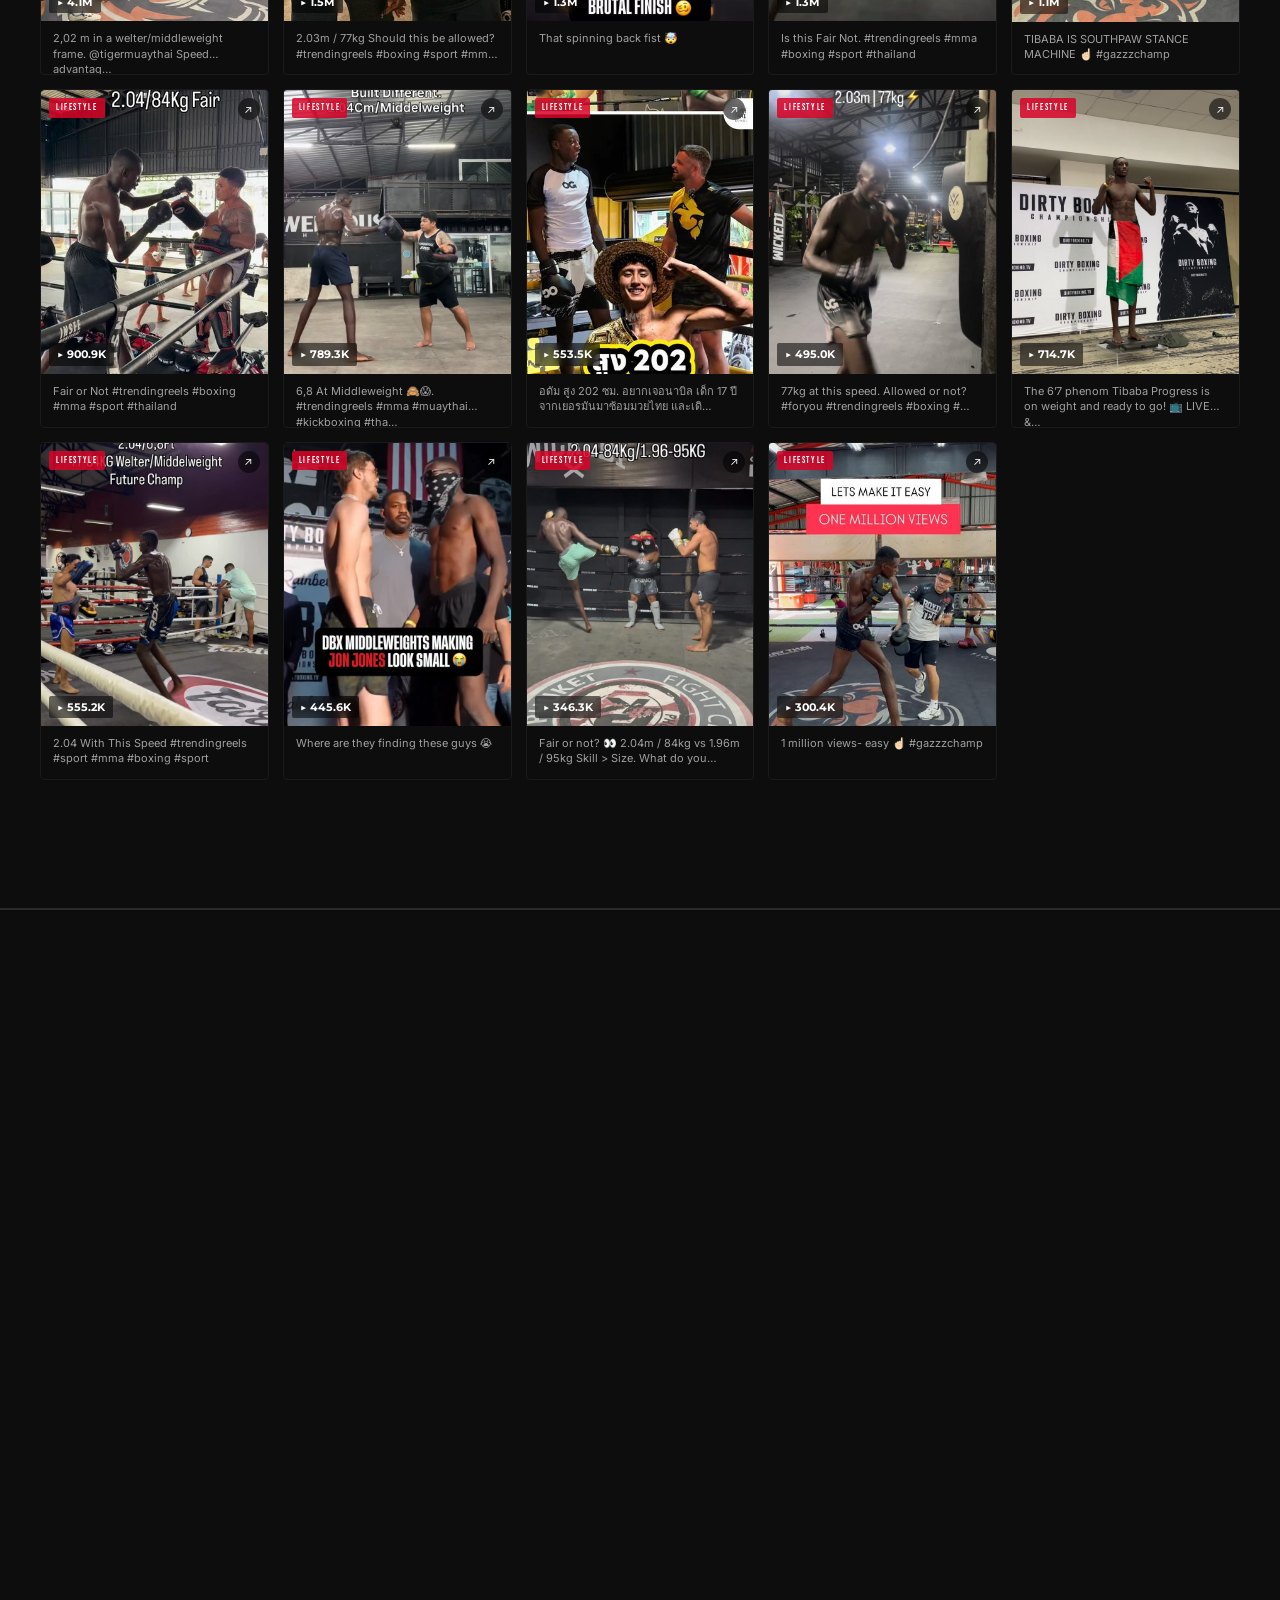
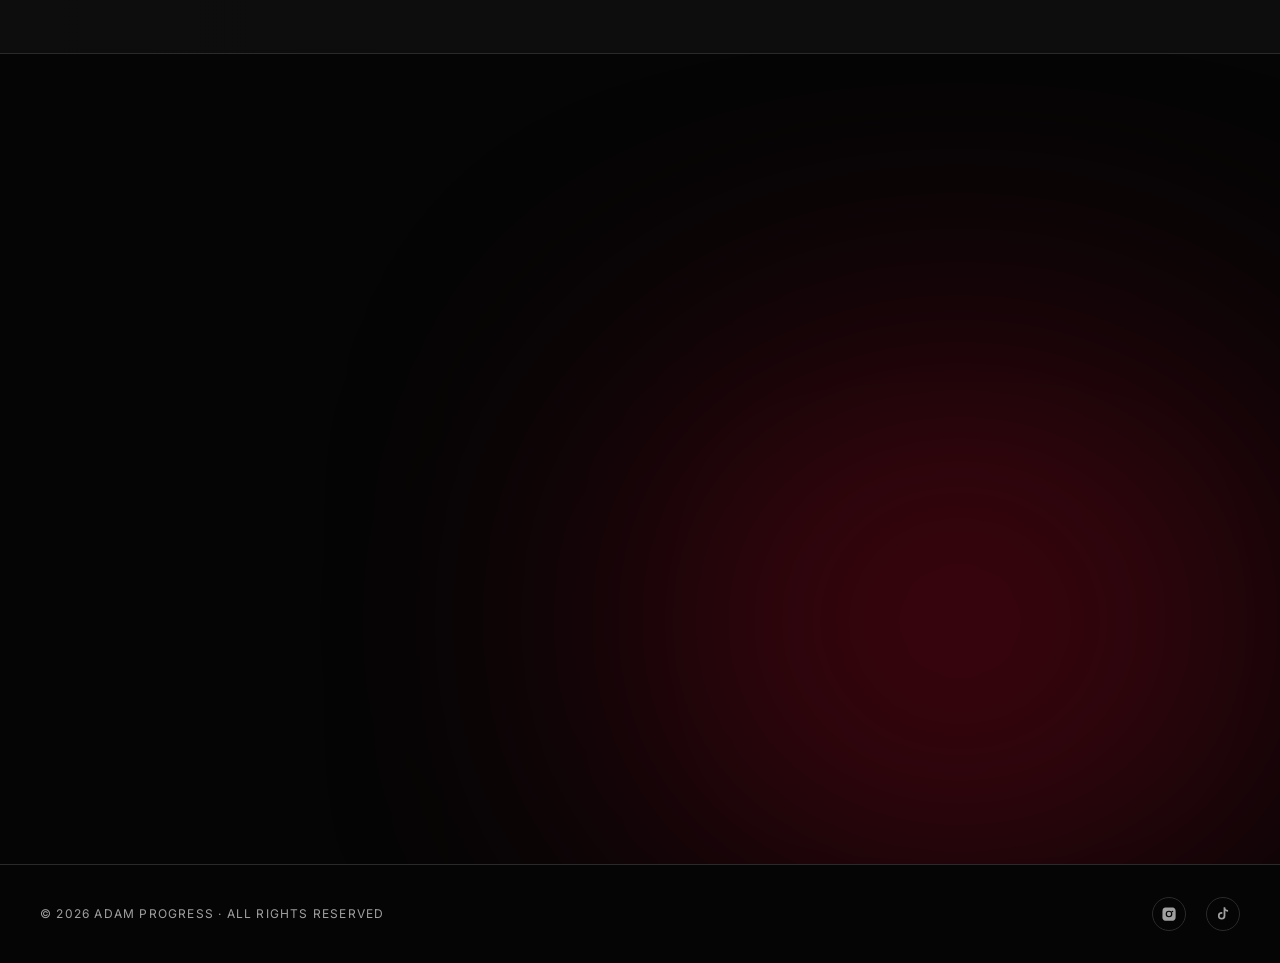
==== commit 6e61c6a7: "Performance overhaul: 4MB -> ~1MB page, static Tailwind, resilient boot Audit findings (live measure" ====
--- a/index.html
+++ b/index.html
@@ -3,7 +3,7 @@
 <head>
   <script>
     document.documentElement.classList.add('ap-pending');
-    setTimeout(function(){ document.documentElement.classList.remove('ap-pending'); }, 1500);
+    setTimeout(function(){ document.documentElement.classList.remove('ap-pending'); }, 1200);
   </script>
   <style>
     html.ap-pending body { opacity: 0; }
@@ -15,45 +15,39 @@
   <meta name="description" content="6'8&quot; combat sports athlete and content creator from Hamburg, Germany. Building a legacy inside and outside the ring." />
   <meta property="og:title" content="ADAM PROGRESS — Fighter. Creator. Future Champion." />
   <meta property="og:description" content="6'8&quot; combat sports athlete and creator. Dirty Boxing Championship. Fightzumi International. The future is not promised. It's earned." />
-  <meta property="og:image" content="assets/portrait.png" />
+  <meta property="og:image" content="https://www.adamprogress.com/assets/og-card.jpg" />
+  <meta property="og:url" content="https://www.adamprogress.com/" />
+  <meta property="og:type" content="website" />
+  <meta name="twitter:card" content="summary_large_image" />
+  <meta name="twitter:title" content="ADAM PROGRESS — Fighter. Creator. Future Champion." />
+  <meta name="twitter:description" content="6'8&quot; combat sports athlete and creator. Dirty Boxing Championship. Fightzumi International." />
+  <meta name="twitter:image" content="https://www.adamprogress.com/assets/og-card.jpg" />
+  <link rel="canonical" href="https://www.adamprogress.com/" />
 
   <link rel="preconnect" href="https://fonts.googleapis.com" />
   <link rel="preconnect" href="https://fonts.gstatic.com" crossorigin />
-  <link href="https://fonts.googleapis.com/css2?family=Anton&family=Bebas+Neue&family=Barlow+Condensed:wght@400;600;700;800&family=Inter:wght@300;400;500;600;700&family=Montserrat:wght@700;800;900&family=Permanent+Marker&display=swap" rel="stylesheet" />
-
-  <script src="https://cdn.tailwindcss.com"></script>
-  <script>
-    tailwind.config = {
-      theme: {
-        extend: {
-          colors: {
-            ink:       '#050505',
-            ink2:      '#0D0D0D',
-            panel:     '#111111',
-            red:       '#D90429',
-            redHot:    '#FF2D2D',
-            redDeep:   '#B3001B',
-            text:      '#F2F2F2',
-            text2:     '#A0A0A0',
-            border:    '#2A2A2A'
-          },
-          fontFamily: {
-            display: ['"Anton"', '"Druk Condensed Super"', 'Impact', 'sans-serif'],
-            brush:   ['"Permanent Marker"', '"Brutal Brush"', '"Streetbrush"', 'cursive'],
-            sub:     ['"Bebas Neue"', '"Barlow Condensed"', 'sans-serif'],
-            body:    ['"Inter"', 'system-ui', 'sans-serif'],
-            stat:    ['"Montserrat"', 'sans-serif']
-          }
-        }
-      }
-    }
-  </script>
+  <link rel="preconnect" href="https://cdn.jsdelivr.net" crossorigin />
+  <link rel="preconnect" href="https://cbdwugwwohykkzzsongl.supabase.co" crossorigin />
+  <link rel="preload" as="image" href="assets/portrait-cutout.webp" fetchpriority="high" />
+  <link rel="modulepreload" href="assets/content.js" />
+  <link rel="modulepreload" href="assets/lib/supabase.js" />
+  <link rel="modulepreload" href="assets/lib/apply.js" />
+  <link rel="modulepreload" href="assets/lib/render.js" />
+  <link rel="modulepreload" href="https://cdn.jsdelivr.net/npm/@supabase/supabase-js@2/+esm" crossorigin />
+  <link href="https://fonts.googleapis.com/css2?family=Anton&family=Bebas+Neue&family=Inter:wght@400;600&family=Montserrat:wght@700;900&family=Permanent+Marker&display=swap" rel="stylesheet" />
 
   <link rel="icon" href="assets/favicon.svg" type="image/svg+xml" />
   <link rel="stylesheet" href="styles.css" />
+  <!-- Pre-built Tailwind (tailwind.config.js + tailwind-input.css -> assets/tailwind.css).
+       Rebuild with: npx -y tailwindcss@3 -c tailwind.config.js -i tailwind-input.css -o assets/tailwind.css --minify
+       MUST load AFTER styles.css: the old runtime Tailwind injected styles last, so
+       utilities win every equal-specificity tie against styles.css rules. -->
+  <link rel="stylesheet" href="assets/tailwind.css" />
 </head>
 
 <body class="bg-ink text-text font-body antialiased selection:bg-red selection:text-text">
+
+<a href="#home" class="skip-link">Skip to content</a>
 
 <!-- ============== NOISE / GRAIN OVERLAY ============== -->
 <div class="noise pointer-events-none fixed inset-0 z-[60] mix-blend-overlay opacity-[0.08]"></div>
@@ -166,7 +160,7 @@
       <div class="hero-portrait-col lg:col-span-5 fade-in-slow">
         <div class="hero-portrait-glow"></div>
         <div class="hero-portrait-wrap">
-          <img src="assets/portrait-cutout.png" alt="Adam Progress portrait" class="hero-portrait-img" data-edit="hero.portrait" data-edit-attr="src" />
+          <img src="assets/portrait-cutout.webp" alt="Adam Progress portrait" width="1418" height="2037" fetchpriority="high" decoding="async" class="hero-portrait-img" data-edit="hero.portrait" data-edit-attr="src" />
         </div>
       </div>
 
@@ -245,7 +239,7 @@
 
     <div class="lg:col-span-6 reveal">
       <div class="relative aspect-video group rounded-sm overflow-hidden ring-card js-yt-player" data-video-id="wvUeDtP5kew" data-edit="about.videoId" data-edit-attr="data-video-id">
-        <img src="assets/ring.jpg" alt="Adam Progress in the ring" class="yt-thumb absolute inset-0 w-full h-full object-cover transition-transform duration-[1.2s] group-hover:scale-105" data-edit="about.thumb" data-edit-attr="src"/>
+        <img loading="lazy" decoding="async" src="assets/ring.jpg" alt="Adam Progress in the ring" class="yt-thumb absolute inset-0 w-full h-full object-cover transition-transform duration-[1.2s] group-hover:scale-105" data-edit="about.thumb" data-edit-attr="src"/>
         <div class="yt-overlay absolute inset-0 bg-gradient-to-t from-ink via-ink/30 to-transparent"></div>
         <div class="yt-overlay absolute inset-0 bg-gradient-to-r from-ink/40 to-transparent"></div>
 
@@ -357,7 +351,7 @@
 
         <article class="fight-card-sm reveal js-local-player" data-video-src="assets/dbx6-tibaba-vs-lacaze.mp4" data-poster="assets/dbx6-poster.jpg">
           <div class="fight-thumb">
-            <img src="assets/dbx6-poster.jpg" alt="Tibaba Progress vs Blake Lacaze - DBX 6 Full Fight" class="yt-thumb absolute inset-0 w-full h-full object-cover"/>
+            <img loading="lazy" decoding="async" src="assets/dbx6-poster.jpg" alt="Tibaba Progress vs Blake Lacaze - DBX 6 Full Fight" class="yt-thumb absolute inset-0 w-full h-full object-cover"/>
             <div class="yt-overlay absolute inset-0 bg-gradient-to-t from-ink via-ink/30 to-transparent"></div>
             <button type="button" class="yt-play-btn absolute inset-0 flex items-center justify-center w-full h-full" aria-label="Play full fight">
               <span class="play-btn"></span>
@@ -375,7 +369,7 @@
 
         <article class="fight-card-sm reveal js-yt-player" data-video-id="iOryqDVRyGk">
           <div class="fight-thumb">
-            <img src="https://img.youtube.com/vi/iOryqDVRyGk/maxresdefault.jpg" alt="Tibaba Progress vs Maroc Mauler - FZM 5.0" class="yt-thumb absolute inset-0 w-full h-full object-cover"/>
+            <img loading="lazy" decoding="async" src="https://img.youtube.com/vi/iOryqDVRyGk/hqdefault.jpg" alt="Tibaba Progress vs Maroc Mauler - FZM 5.0" class="yt-thumb absolute inset-0 w-full h-full object-cover"/>
             <div class="yt-overlay absolute inset-0 bg-gradient-to-t from-ink via-ink/30 to-transparent"></div>
             <button type="button" class="yt-play-btn absolute inset-0 flex items-center justify-center w-full h-full" aria-label="Play full fight">
               <span class="play-btn"></span>
@@ -393,7 +387,7 @@
 
         <article class="fight-card-sm reveal js-yt-player" data-video-id="g90LWGKtCYI">
           <div class="fight-thumb">
-            <img src="https://img.youtube.com/vi/g90LWGKtCYI/maxresdefault.jpg" alt="Burak Batmaz vs Tibaba Progress - IHC No.12" class="yt-thumb absolute inset-0 w-full h-full object-cover"/>
+            <img loading="lazy" decoding="async" src="https://img.youtube.com/vi/g90LWGKtCYI/hqdefault.jpg" alt="Burak Batmaz vs Tibaba Progress - IHC No.12" class="yt-thumb absolute inset-0 w-full h-full object-cover"/>
             <div class="yt-overlay absolute inset-0 bg-gradient-to-t from-ink via-ink/30 to-transparent"></div>
             <button type="button" class="yt-play-btn absolute inset-0 flex items-center justify-center w-full h-full" aria-label="Play full fight">
               <span class="play-btn"></span>
@@ -410,7 +404,7 @@
 
         <article class="fight-card-sm reveal js-yt-player" data-video-id="XJvXQ4820jk">
           <div class="fight-thumb">
-            <img src="https://img.youtube.com/vi/XJvXQ4820jk/maxresdefault.jpg" alt="Tibaba Progress vs Blake Lacaze - Pelea Completa - DBX 6" class="yt-thumb absolute inset-0 w-full h-full object-cover"/>
+            <img loading="lazy" decoding="async" src="https://img.youtube.com/vi/XJvXQ4820jk/hqdefault.jpg" alt="Tibaba Progress vs Blake Lacaze - Pelea Completa - DBX 6" class="yt-thumb absolute inset-0 w-full h-full object-cover"/>
             <div class="yt-overlay absolute inset-0 bg-gradient-to-t from-ink via-ink/30 to-transparent"></div>
             <button type="button" class="yt-play-btn absolute inset-0 flex items-center justify-center w-full h-full" aria-label="Play full fight - Spanish">
               <span class="play-btn"></span>
@@ -582,7 +576,7 @@
 
         <article class="short-play-card reveal js-yt-player" data-video-id="CeUsGUVu7F0">
           <div class="short-vert-thumb">
-            <img src="https://img.youtube.com/vi/CeUsGUVu7F0/hqdefault.jpg" alt="The Sheikh is impressed" class="yt-thumb absolute inset-0 w-full h-full object-cover"/>
+            <img loading="lazy" decoding="async" src="https://img.youtube.com/vi/CeUsGUVu7F0/hqdefault.jpg" alt="The Sheikh is impressed" class="yt-thumb absolute inset-0 w-full h-full object-cover"/>
             <div class="yt-overlay absolute inset-0 bg-gradient-to-t from-ink/90 via-ink/30 to-transparent"></div>
             <button type="button" class="yt-play-btn absolute inset-0 flex items-center justify-center w-full h-full" aria-label="Play short">
               <span class="play-btn"></span>
@@ -597,7 +591,7 @@
 
         <article class="short-play-card reveal js-yt-player" data-video-id="284Ms8VzPL0">
           <div class="short-vert-thumb">
-            <img src="https://img.youtube.com/vi/284Ms8VzPL0/hqdefault.jpg" alt="Was this a late shot by Tibaba?" class="yt-thumb absolute inset-0 w-full h-full object-cover"/>
+            <img loading="lazy" decoding="async" src="https://img.youtube.com/vi/284Ms8VzPL0/hqdefault.jpg" alt="Was this a late shot by Tibaba?" class="yt-thumb absolute inset-0 w-full h-full object-cover"/>
             <div class="yt-overlay absolute inset-0 bg-gradient-to-t from-ink/90 via-ink/30 to-transparent"></div>
             <button type="button" class="yt-play-btn absolute inset-0 flex items-center justify-center w-full h-full" aria-label="Play short">
               <span class="play-btn"></span>
@@ -612,7 +606,7 @@
 
         <article class="short-play-card reveal js-yt-player" data-video-id="Mq8p_wSTxeM">
           <div class="short-vert-thumb">
-            <img src="https://img.youtube.com/vi/Mq8p_wSTxeM/hqdefault.jpg" alt="Tallest boxer ever" class="yt-thumb absolute inset-0 w-full h-full object-cover"/>
+            <img loading="lazy" decoding="async" src="https://img.youtube.com/vi/Mq8p_wSTxeM/hqdefault.jpg" alt="Tallest boxer ever" class="yt-thumb absolute inset-0 w-full h-full object-cover"/>
             <div class="yt-overlay absolute inset-0 bg-gradient-to-t from-ink/90 via-ink/30 to-transparent"></div>
             <button type="button" class="yt-play-btn absolute inset-0 flex items-center justify-center w-full h-full" aria-label="Play short">
               <span class="play-btn"></span>
@@ -1459,7 +1453,7 @@
 <section class="relative py-28 lg:py-32 bg-ink2 border-y border-border overflow-hidden">
 
   <div class="absolute left-0 top-0 w-[35%] h-[100%] hidden lg:block">
-    <img src="assets/training.jpg" alt="" class="w-full h-full object-cover object-center grayscale opacity-30"/>
+    <img loading="lazy" decoding="async" src="assets/training.jpg" alt="" class="w-full h-full object-cover object-center grayscale opacity-30"/>
     <div class="absolute inset-0 bg-gradient-to-r from-transparent via-ink2/80 to-ink2"></div>
   </div>
 
@@ -1493,7 +1487,7 @@
 <!-- ============== FINAL CTA + CONTACT FORM ============== -->
 <section id="contact" class="relative overflow-hidden">
   <div class="absolute inset-0">
-    <img src="assets/training.jpg" alt="" class="w-full h-full object-cover opacity-30 scale-110"/>
+    <img loading="lazy" decoding="async" src="assets/training.jpg" alt="" class="w-full h-full object-cover opacity-30 scale-110"/>
     <div class="absolute inset-0 bg-gradient-to-r from-ink via-ink/90 to-ink/60"></div>
     <div class="absolute inset-0 bg-gradient-to-t from-ink to-transparent"></div>
     <div class="absolute right-0 bottom-0 w-[50%] h-[60%] rounded-full bg-red/30 blur-[140px]"></div>
--- a/styles.css
+++ b/styles.css
@@ -18,6 +18,15 @@
   background-image: url("data:image/svg+xml;utf8,<svg xmlns='http://www.w3.org/2000/svg' width='220' height='220'><filter id='n'><feTurbulence type='fractalNoise' baseFrequency='0.9' numOctaves='2' stitchTiles='stitch'/><feColorMatrix values='0 0 0 0 1   0 0 0 0 1   0 0 0 0 1   0 0 0 0.5 0'/></filter><rect width='100%25' height='100%25' filter='url(%23n)'/></svg>");
   background-size: 220px 220px;
 }
+
+/* Skip link: visually hidden until keyboard focus */
+.skip-link {
+  position: fixed; top: 8px; left: 8px; z-index: 70;
+  padding: 10px 16px; border-radius: 8px;
+  background: #D90429; color: #F2F2F2; font-weight: 600;
+  transform: translateY(-200%); transition: transform .15s ease;
+}
+.skip-link:focus { transform: translateY(0); }
 
 /* =========================================================
    NAV
